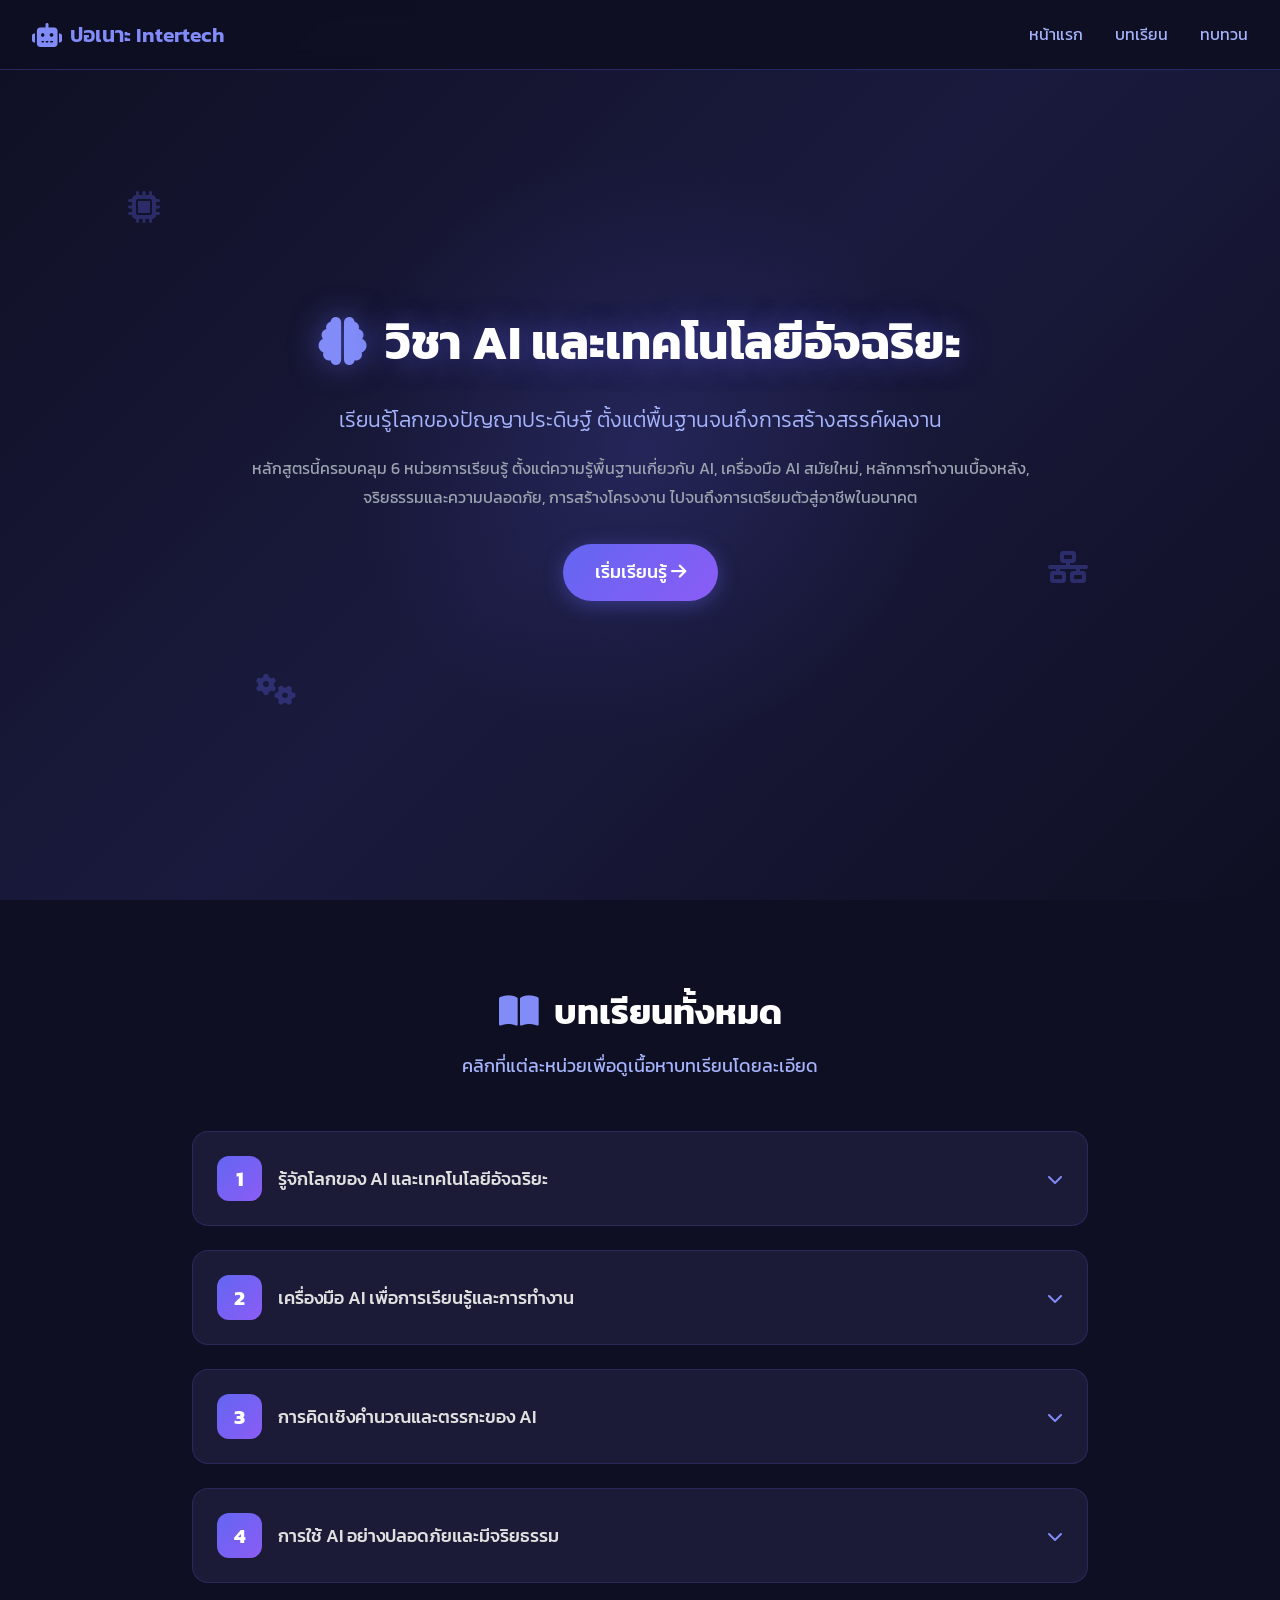
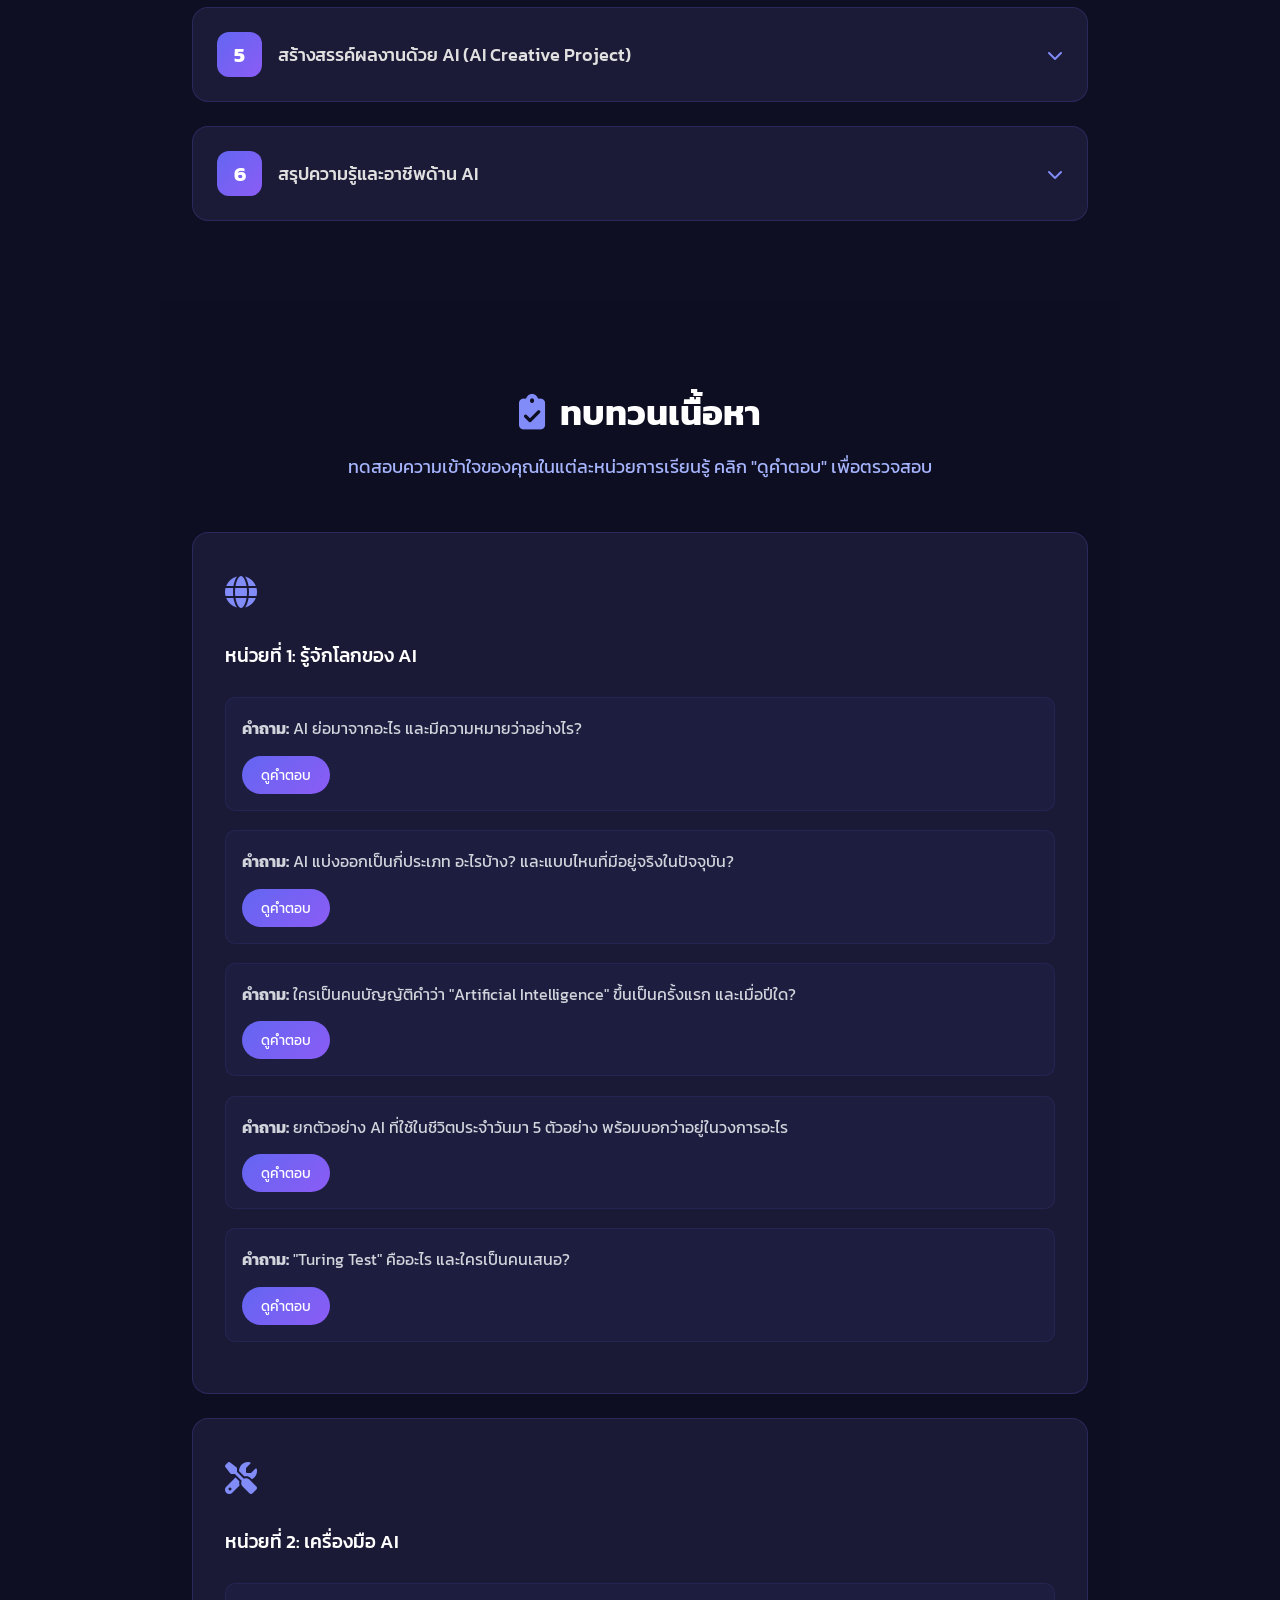
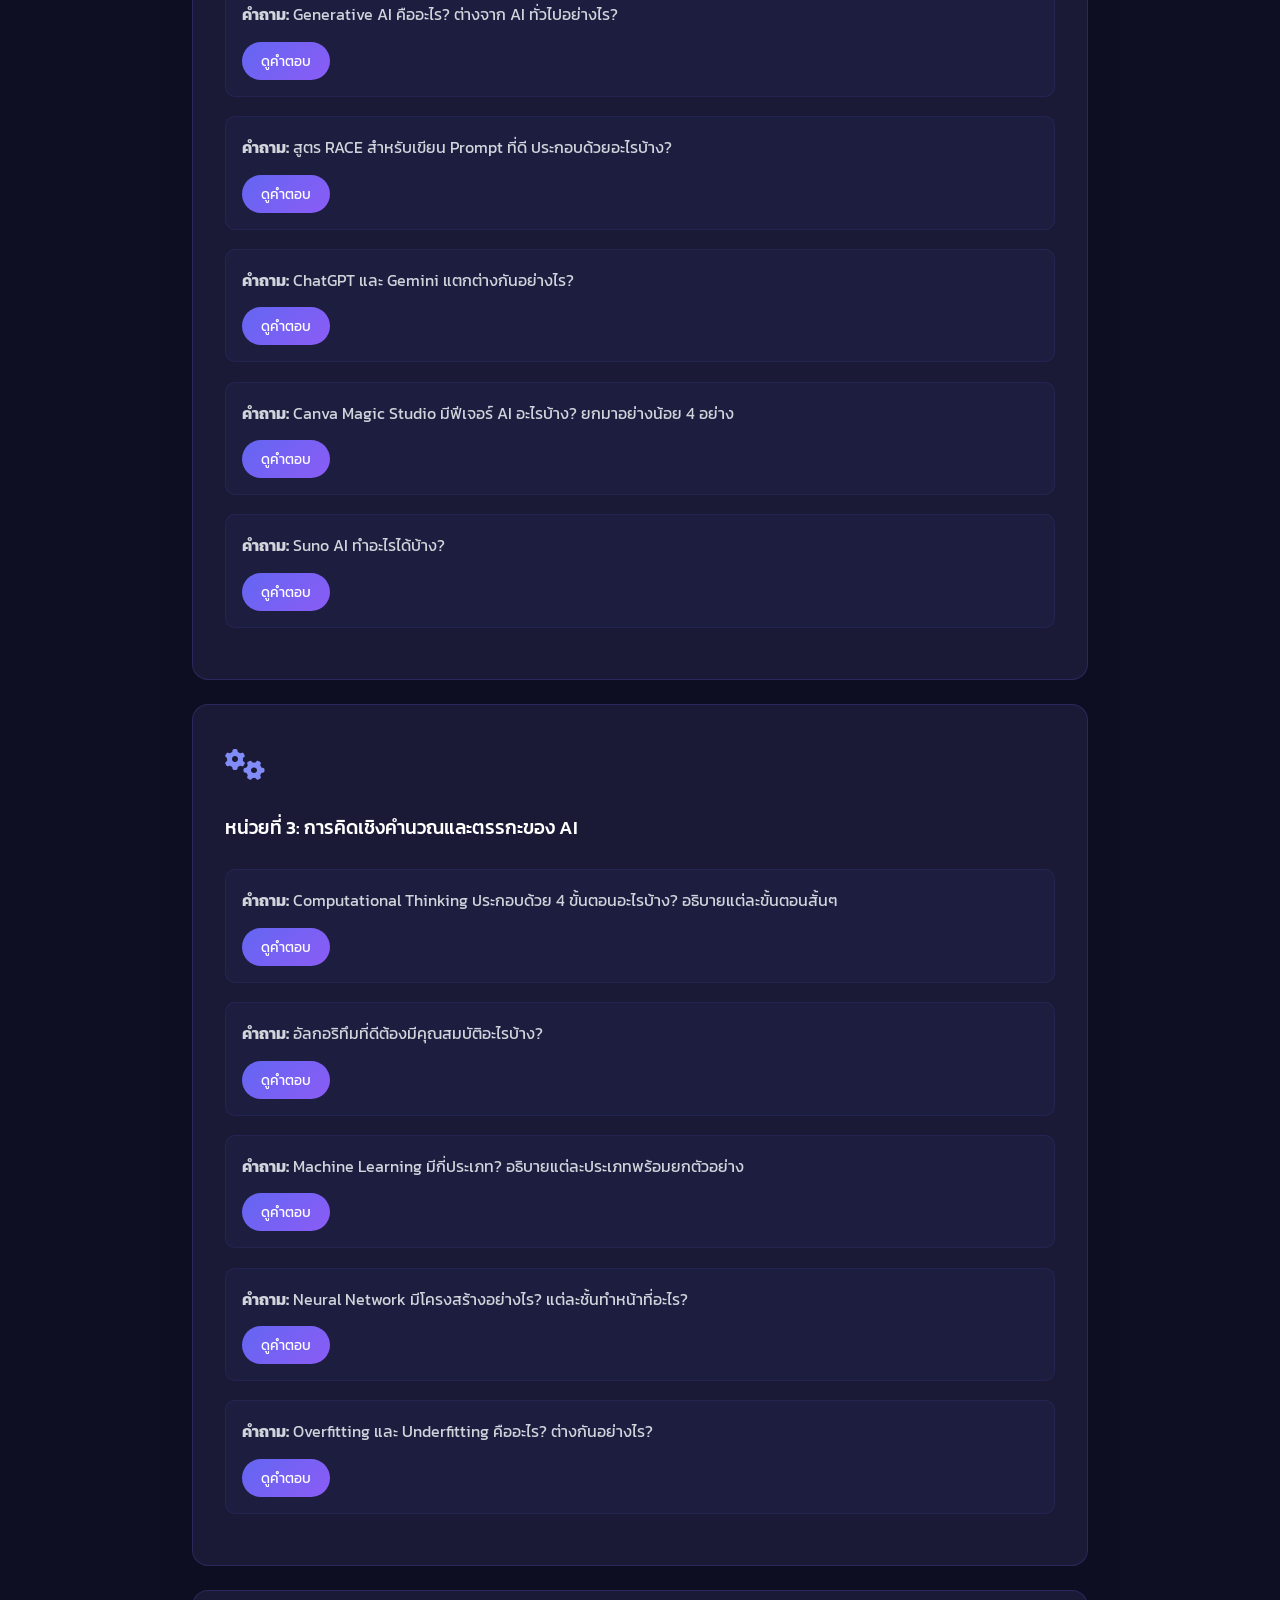
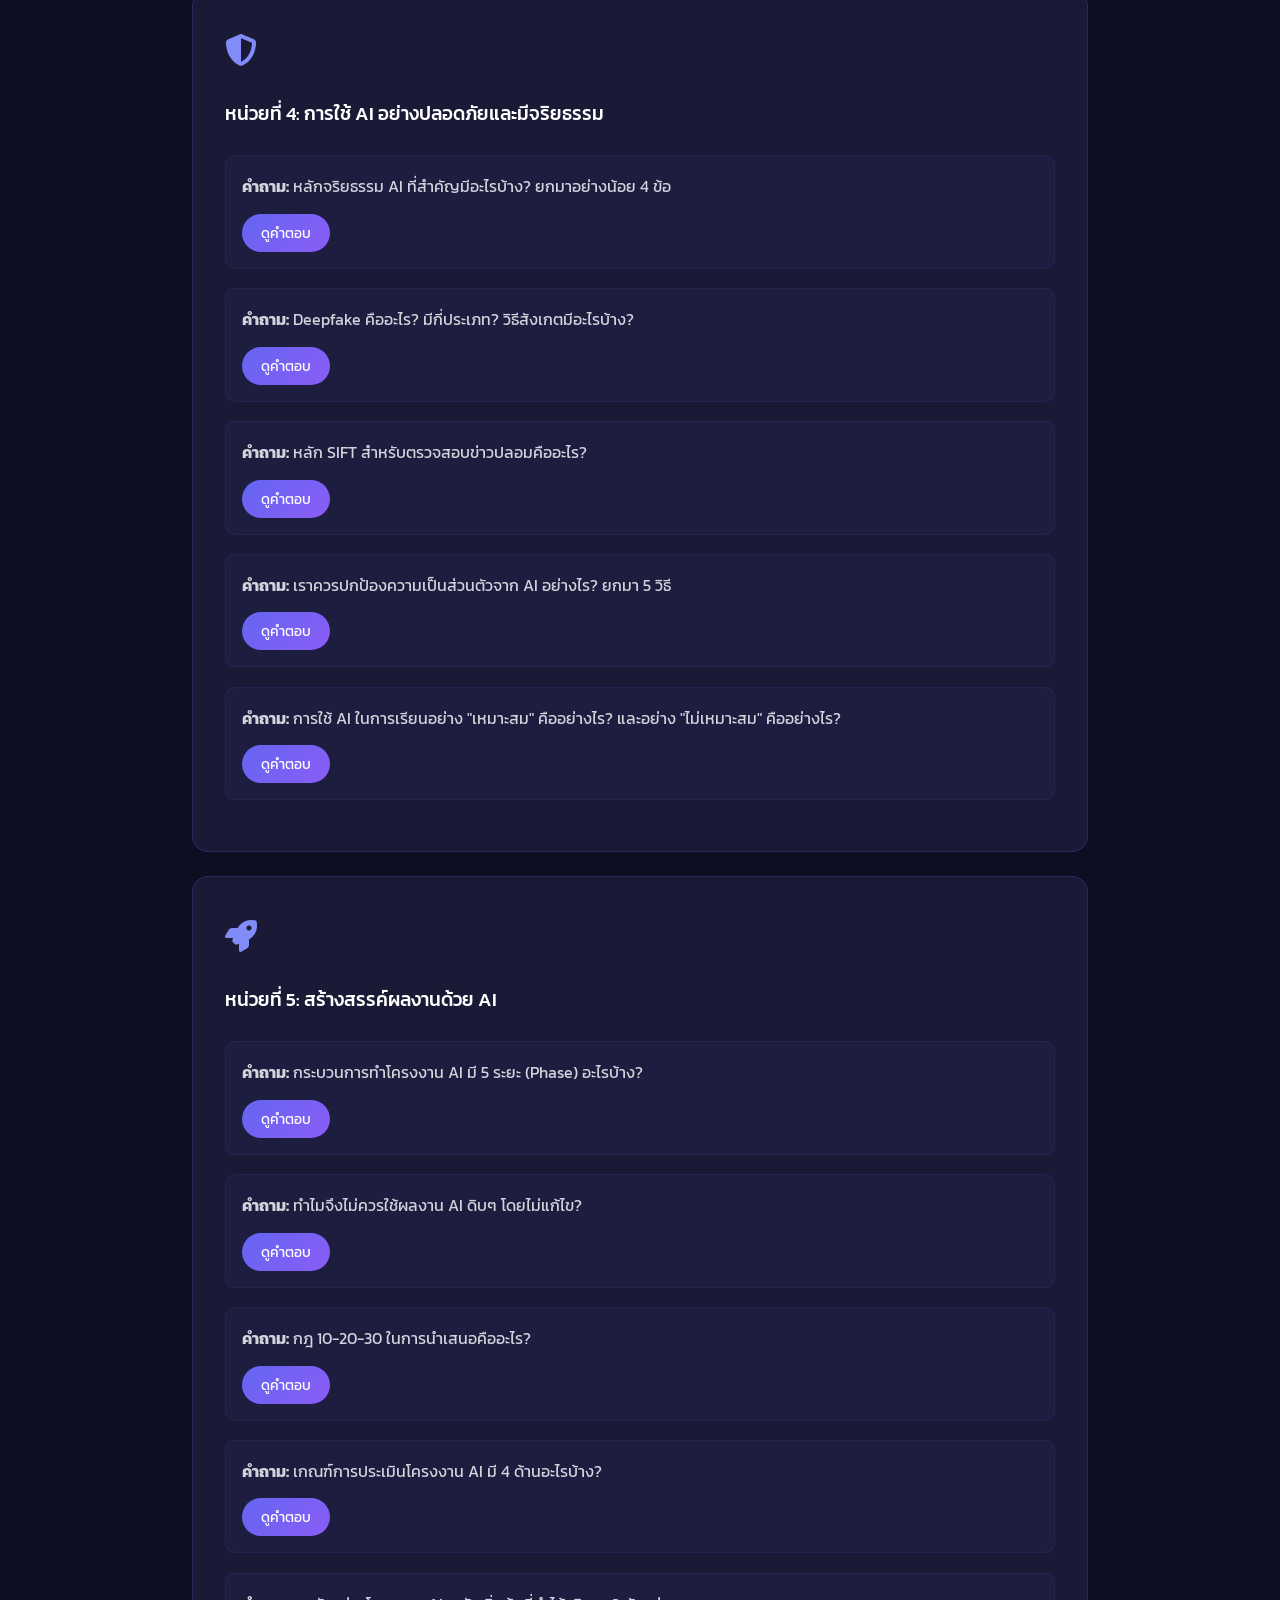
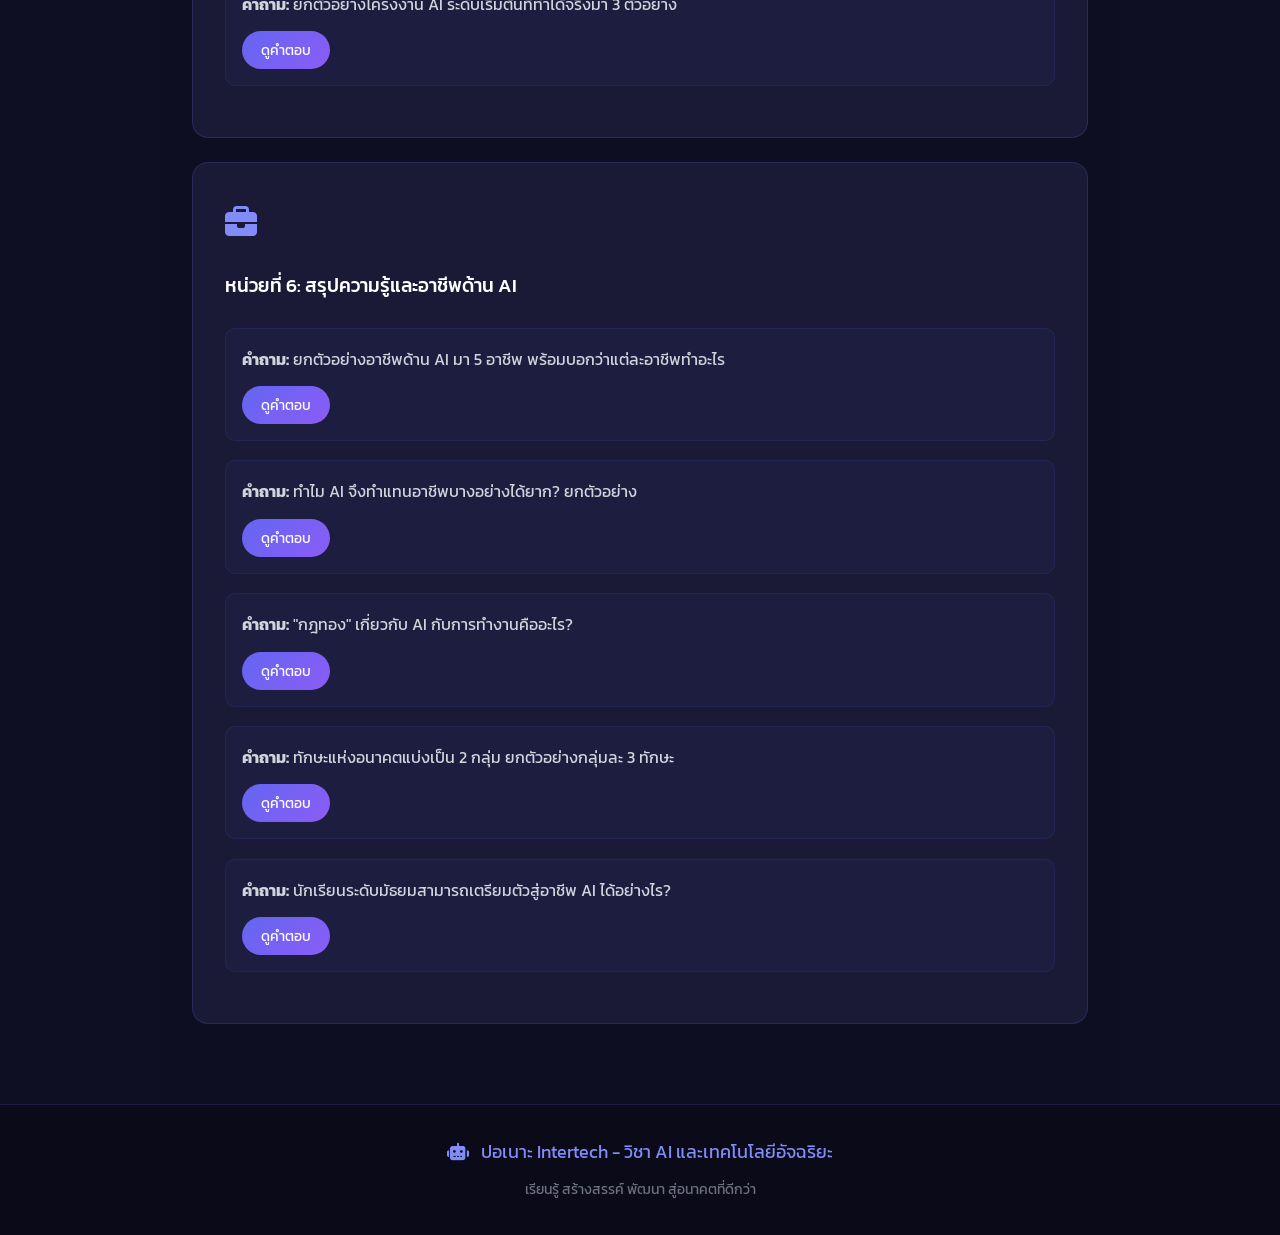
==== index.html @ 8e260c81 "เพิ่มเว็บไซต์วิชา AI และเทคโนโลยีอัจฉริยะ - ปอเนาะ Intertech - เนื้อหาครบ 6 หน่วยการเรียนรู้พร้อมราย" ====
<!DOCTYPE html>
<html lang="th">
<head>
    <meta charset="UTF-8">
    <meta name="viewport" content="width=device-width, initial-scale=1.0">
    <title>ปอเนาะ Intertech - วิชา AI และเทคโนโลยีอัจฉริยะ</title>
    <link rel="stylesheet" href="style.css">
    <link href="https://fonts.googleapis.com/css2?family=Kanit:wght@300;400;500;600;700&display=swap" rel="stylesheet">
    <link rel="stylesheet" href="https://cdnjs.cloudflare.com/ajax/libs/font-awesome/6.4.0/css/all.min.css">
</head>
<body>
    <nav class="navbar">
        <div class="nav-brand">
            <i class="fas fa-robot"></i>
            <span>ปอเนาะ Intertech</span>
        </div>
        <ul class="nav-links">
            <li><a href="#home">หน้าแรก</a></li>
            <li><a href="#units">บทเรียน</a></li>
            <li><a href="#review">ทบทวน</a></li>
        </ul>
    </nav>

    <!-- Hero Section -->
    <header id="home" class="hero">
        <div class="hero-content">
            <h1><i class="fas fa-brain"></i> วิชา AI และเทคโนโลยีอัจฉริยะ</h1>
            <p class="hero-subtitle">เรียนรู้โลกของปัญญาประดิษฐ์ ตั้งแต่พื้นฐานจนถึงการสร้างสรรค์ผลงาน</p>
            <p class="hero-desc">หลักสูตรนี้ครอบคลุม 6 หน่วยการเรียนรู้ ตั้งแต่ความรู้พื้นฐานเกี่ยวกับ AI, เครื่องมือ AI สมัยใหม่, หลักการทำงานเบื้องหลัง, จริยธรรมและความปลอดภัย, การสร้างโครงงาน ไปจนถึงการเตรียมตัวสู่อาชีพในอนาคต</p>
            <a href="#units" class="btn-primary">เริ่มเรียนรู้ <i class="fas fa-arrow-right"></i></a>
        </div>
        <div class="hero-decoration">
            <div class="floating-icon"><i class="fas fa-microchip"></i></div>
            <div class="floating-icon"><i class="fas fa-network-wired"></i></div>
            <div class="floating-icon"><i class="fas fa-cogs"></i></div>
        </div>
    </header>

    <!-- Units Section -->
    <section id="units" class="units-section">
        <h2 class="section-title"><i class="fas fa-book-open"></i> บทเรียนทั้งหมด</h2>
        <p class="section-desc">คลิกที่แต่ละหน่วยเพื่อดูเนื้อหาบทเรียนโดยละเอียด</p>

        <div class="units-grid">


            <!-- ==================== UNIT 1 ==================== -->
            <div class="unit-card" data-unit="1">
                <div class="unit-header">
                    <div class="unit-number">1</div>
                    <h3>รู้จักโลกของ AI และเทคโนโลยีอัจฉริยะ</h3>
                    <i class="fas fa-chevron-down toggle-icon"></i>
                </div>
                <div class="unit-body">
                    <p class="unit-objective"><strong>สาระสำคัญ:</strong> ทำความเข้าใจพื้นฐาน AI ความหมาย ประวัติความเป็นมา ประเภทของ AI และการประยุกต์ใช้ในชีวิตประจำวัน</p>

                    <div class="content-section">
                        <h4><i class="fas fa-book"></i> 1.1 ความหมายของ AI (Artificial Intelligence)</h4>
                        <p><strong>AI (Artificial Intelligence)</strong> หรือ <strong>ปัญญาประดิษฐ์</strong> คือสาขาหนึ่งของวิทยาการคอมพิวเตอร์ (Computer Science) ที่มุ่งเน้นการสร้างระบบหรือโปรแกรมที่สามารถทำงานที่ปกติต้องอาศัยสติปัญญาของมนุษย์ เช่น การเรียนรู้ (Learning), การให้เหตุผล (Reasoning), การแก้ปัญหา (Problem Solving), การรับรู้ (Perception), และการเข้าใจภาษา (Language Understanding)</p>
                        <p>พูดง่ายๆ คือ AI เป็นการทำให้คอมพิวเตอร์ "ฉลาด" ขึ้น สามารถคิด วิเคราะห์ และตัดสินใจได้คล้ายกับมนุษย์ แต่ทำงานได้เร็วกว่าและแม่นยำกว่าในบางด้าน</p>

                        <div class="info-highlight">
                            <h5><i class="fas fa-star"></i> คำสำคัญที่ควรรู้</h5>
                            <ul>
                                <li><strong>Artificial</strong> = สิ่งที่มนุษย์สร้างขึ้น (ไม่ใช่ธรรมชาติ)</li>
                                <li><strong>Intelligence</strong> = ความฉลาด สติปัญญา ความสามารถในการคิดและเรียนรู้</li>
                                <li><strong>Algorithm</strong> = ชุดคำสั่งหรือขั้นตอนที่ใช้แก้ปัญหา</li>
                                <li><strong>Data</strong> = ข้อมูลที่ AI ใช้ในการเรียนรู้</li>
                                <li><strong>Model</strong> = โมเดลหรือแบบจำลองที่ AI สร้างขึ้นจากการเรียนรู้</li>
                            </ul>
                        </div>
                    </div>

                    <div class="content-section">
                        <h4><i class="fas fa-book"></i> 1.2 ประเภทของ AI</h4>
                        <p>AI สามารถแบ่งออกเป็นประเภทต่างๆ ตามความสามารถและขอบเขตการทำงาน:</p>

                        <div class="comparison-grid">
                            <div class="comparison-item">
                                <h5><i class="fas fa-robot"></i> Narrow AI (AI แบบเฉพาะทาง)</h5>
                                <p>AI ที่ถูกออกแบบให้ทำงานเฉพาะอย่างหนึ่งได้ดีมาก แต่ไม่สามารถทำงานอื่นนอกเหนือจากที่ถูกฝึกมาได้ เช่น ระบบจดจำใบหน้า, ผู้ช่วยเสียง Siri, ระบบแนะนำหนังบน Netflix</p>
                                <p class="tag">สถานะ: มีอยู่จริงในปัจจุบัน</p>
                            </div>
                            <div class="comparison-item">
                                <h5><i class="fas fa-brain"></i> General AI (AI ทั่วไป / AGI)</h5>
                                <p>AI ที่มีความสามารถเทียบเท่ามนุษย์ สามารถเรียนรู้และทำงานได้หลากหลายเหมือนมนุษย์ คิดเอง เข้าใจบริบท มีอารมณ์และจิตสำนึก</p>
                                <p class="tag">สถานะ: ยังไม่มีจริง อยู่ในขั้นวิจัย</p>
                            </div>
                            <div class="comparison-item">
                                <h5><i class="fas fa-bolt"></i> Super AI (AI เหนือมนุษย์ / ASI)</h5>
                                <p>AI ที่มีความฉลาดเหนือกว่ามนุษย์ในทุกด้าน สามารถคิดค้นสิ่งใหม่ๆ ที่มนุษย์ทำไม่ได้ เป็นแนวคิดในอนาคตที่ยังห่างไกล</p>
                                <p class="tag">สถานะ: เป็นทฤษฎี ยังไม่มีจริง</p>
                            </div>
                        </div>
                    </div>

                    <div class="content-section">
                        <h4><i class="fas fa-book"></i> 1.3 วิวัฒนาการของ AI</h4>
                        <p>ประวัติศาสตร์ของ AI มีการพัฒนามายาวนานหลายทศวรรษ:</p>

                        <div class="timeline">
                            <div class="timeline-item">
                                <div class="timeline-year">1950</div>
                                <div class="timeline-content">
                                    <h5>Alan Turing เสนอ "Turing Test"</h5>
                                    <p>Alan Turing นักคณิตศาสตร์ชาวอังกฤษ เสนอคำถาม "เครื่องจักรสามารถคิดได้หรือไม่?" และเสนอแนวทดสอบที่เรียกว่า Turing Test เพื่อทดสอบว่า AI สามารถหลอกให้มนุษย์คิดว่ากำลังสนทนากับมนุษย์ด้วยกันได้หรือไม่</p>
                                </div>
                            </div>
                            <div class="timeline-item">
                                <div class="timeline-year">1956</div>
                                <div class="timeline-content">
                                    <h5>กำเนิดคำว่า "Artificial Intelligence"</h5>
                                    <p>John McCarthy จัดการประชุมที่ Dartmouth College ประเทศสหรัฐอเมริกา และบัญญัติคำว่า "Artificial Intelligence" ขึ้นเป็นครั้งแรก ถือเป็นจุดเริ่มต้นอย่างเป็นทางการของสาขา AI</p>
                                </div>
                            </div>
                            <div class="timeline-item">
                                <div class="timeline-year">1966-1974</div>
                                <div class="timeline-content">
                                    <h5>ยุคแรกของ AI และ "AI Winter" ครั้งที่ 1</h5>
                                    <p>มีการพัฒนา AI แบบกฎ (Rule-based) แต่เทคโนโลยียังมีข้อจำกัดมาก ทำให้เงินทุนวิจัยลดลง เกิดภาวะ "AI Winter" คือช่วงที่ความสนใจใน AI ลดลงอย่างมาก</p>
                                </div>
                            </div>
                            <div class="timeline-item">
                                <div class="timeline-year">1980-1990</div>
                                <div class="timeline-content">
                                    <h5>ยุค Expert Systems</h5>
                                    <p>ระบบผู้เชี่ยวชาญ (Expert Systems) ได้รับความนิยม โดยเป็นโปรแกรมที่เก็บความรู้ของผู้เชี่ยวชาญไว้ในรูปกฎ if-then แล้วใช้ตัดสินใจ เช่น ระบบวินิจฉัยโรค</p>
                                </div>
                            </div>
                            <div class="timeline-item">
                                <div class="timeline-year">1997</div>
                                <div class="timeline-content">
                                    <h5>Deep Blue ชนะแชมป์หมากรุกโลก</h5>
                                    <p>คอมพิวเตอร์ Deep Blue ของ IBM เอาชนะ Garry Kasparov แชมป์หมากรุกโลก เป็นครั้งแรกที่ AI ชนะมนุษย์ในเกมที่ต้องใช้กลยุทธ์ขั้นสูง</p>
                                </div>
                            </div>
                            <div class="timeline-item">
                                <div class="timeline-year">2010s</div>
                                <div class="timeline-content">
                                    <h5>ยุค Deep Learning</h5>
                                    <p>การพัฒนา Neural Networks หลายชั้น (Deep Learning) ทำให้ AI ก้าวกระโดด สามารถจดจำภาพ เข้าใจเสียงพูด และแปลภาษาได้ดีขึ้นมาก เช่น Google Translate, Face Recognition</p>
                                </div>
                            </div>
                            <div class="timeline-item">
                                <div class="timeline-year">2022-ปัจจุบัน</div>
                                <div class="timeline-content">
                                    <h5>ยุค Generative AI</h5>
                                    <p>ChatGPT, DALL-E, Midjourney, Gemini และ AI สร้างสรรค์อื่นๆ เปลี่ยนโลก ทำให้ทุกคนสามารถใช้ AI สร้างข้อความ รูปภาพ เพลง และวิดีโอได้ง่ายดาย</p>
                                </div>
                            </div>
                        </div>
                    </div>

                    <div class="content-section">
                        <h4><i class="fas fa-book"></i> 1.4 ตัวอย่าง AI รอบตัวในชีวิตประจำวัน</h4>
                        <p>AI อยู่รอบตัวเรามากกว่าที่คิด ลองดูตัวอย่างเหล่านี้:</p>

                        <div class="example-grid">
                            <div class="example-item">
                                <i class="fas fa-mobile-alt"></i>
                                <h5>สมาร์ทโฟน</h5>
                                <p>Face ID ปลดล็อกหน้าจอ, ผู้ช่วยเสียง (Siri, Google Assistant), การพิมพ์คำแนะนำอัตโนมัติ, การจัดระเบียบรูปภาพอัตโนมัติ</p>
                            </div>
                            <div class="example-item">
                                <i class="fas fa-film"></i>
                                <h5>ความบันเทิง</h5>
                                <p>Netflix/YouTube แนะนำหนังที่คุณน่าจะชอบ, Spotify แนะนำเพลง, TikTok จัดเรียง feed ตามความสนใจ</p>
                            </div>
                            <div class="example-item">
                                <i class="fas fa-shopping-cart"></i>
                                <h5>การซื้อของออนไลน์</h5>
                                <p>Shopee/Lazada แนะนำสินค้า, Chatbot ตอบคำถามลูกค้า, ระบบตรวจสอบการฉ้อโกงบัตรเครดิต</p>
                            </div>
                            <div class="example-item">
                                <i class="fas fa-car"></i>
                                <h5>การเดินทาง</h5>
                                <p>Google Maps แนะนำเส้นทาง, Grab/Bolt จับคู่ผู้โดยสารกับคนขับ, รถยนต์ Tesla ขับเคลื่อนอัตโนมัติ</p>
                            </div>
                            <div class="example-item">
                                <i class="fas fa-heartbeat"></i>
                                <h5>สุขภาพ</h5>
                                <p>AI วิเคราะห์ภาพ X-ray, นาฬิกาอัจฉริยะตรวจจับหัวใจเต้นผิดปกติ, AI ช่วยค้นหาตัวยาใหม่</p>
                            </div>
                            <div class="example-item">
                                <i class="fas fa-graduation-cap"></i>
                                <h5>การศึกษา</h5>
                                <p>Duolingo ปรับบทเรียนตามผู้เรียน, AI ตรวจการบ้าน, ChatGPT ช่วยอธิบายเนื้อหาที่ยาก, ระบบ Adaptive Learning</p>
                            </div>
                        </div>
                    </div>

                    <div class="knowledge-box">
                        <h4><i class="fas fa-lightbulb"></i> สรุปความรู้หน่วยที่ 1</h4>
                        <p>AI คือระบบคอมพิวเตอร์ที่เลียนแบบสติปัญญามนุษย์ มีมาตั้งแต่ปี 1950 และพัฒนาอย่างก้าวกระโดดในยุคปัจจุบัน AI ที่เราใช้ทุกวันเป็นแบบ Narrow AI ซึ่งเก่งเฉพาะทาง ส่วน General AI และ Super AI ยังเป็นเรื่องของอนาคต สิ่งสำคัญคือเราควรเข้าใจว่า AI ทำงานอย่างไร เพื่อจะได้ใช้ประโยชน์จากมันได้อย่างเต็มที่</p>
                    </div>
                </div>
            </div>


            <!-- ==================== UNIT 2 ==================== -->
            <div class="unit-card" data-unit="2">
                <div class="unit-header">
                    <div class="unit-number">2</div>
                    <h3>เครื่องมือ AI เพื่อการเรียนรู้และการทำงาน</h3>
                    <i class="fas fa-chevron-down toggle-icon"></i>
                </div>
                <div class="unit-body">
                    <p class="unit-objective"><strong>สาระสำคัญ:</strong> รู้จักเครื่องมือ AI ที่หลากหลาย เรียนรู้วิธีใช้งาน และฝึกเขียน Prompt เพื่อสร้างสรรค์ผลงานได้อย่างมีประสิทธิภาพ</p>

                    <div class="content-section">
                        <h4><i class="fas fa-book"></i> 2.1 Generative AI คืออะไร?</h4>
                        <p><strong>Generative AI</strong> คือ AI ที่สามารถ "สร้าง" เนื้อหาใหม่ได้ ไม่ว่าจะเป็นข้อความ รูปภาพ เสียง เพลง หรือวิดีโอ โดยเรียนรู้จากข้อมูลมหาศาลที่ถูกป้อนเข้าไป แล้วสร้างผลลัพธ์ใหม่ที่ไม่เคยมีมาก่อน</p>
                        <p>Generative AI ทำงานบนพื้นฐานของ <strong>Large Language Model (LLM)</strong> ซึ่งเป็นโมเดล AI ขนาดใหญ่ที่ถูกฝึกด้วยข้อมูลข้อความจำนวนมหาศาลจากอินเทอร์เน็ต หนังสือ และแหล่งข้อมูลต่างๆ ทำให้สามารถเข้าใจและสร้างภาษาได้อย่างเป็นธรรมชาติ</p>

                        <div class="info-highlight">
                            <h5><i class="fas fa-star"></i> ประเภทของ Generative AI</h5>
                            <ul>
                                <li><strong>Text Generation</strong> = สร้างข้อความ (ChatGPT, Gemini, Claude)</li>
                                <li><strong>Image Generation</strong> = สร้างรูปภาพ (DALL-E, Midjourney, Recraft)</li>
                                <li><strong>Audio Generation</strong> = สร้างเสียง/เพลง (Suno, Udio)</li>
                                <li><strong>Video Generation</strong> = สร้างวิดีโอ (Sora, Runway, Kling)</li>
                                <li><strong>Code Generation</strong> = สร้างโค้ด (GitHub Copilot, Cursor)</li>
                            </ul>
                        </div>
                    </div>

                    <div class="content-section">
                        <h4><i class="fas fa-book"></i> 2.2 ChatGPT และ Gemini - AI สนทนาอัจฉริยะ</h4>
                        <p><strong>ChatGPT</strong> (สร้างโดย OpenAI) และ <strong>Gemini</strong> (สร้างโดย Google) เป็น AI สำหรับการสนทนาที่สามารถ:</p>
                        <ul class="detail-list">
                            <li>ตอบคำถามเกี่ยวกับทุกเรื่อง ตั้งแต่วิทยาศาสตร์ ประวัติศาสตร์ ไปจนถึงคำแนะนำในชีวิตประจำวัน</li>
                            <li>เขียนบทความ เรียงความ จดหมาย อีเมล หรือเนื้อหาต่างๆ</li>
                            <li>สรุปเนื้อหาจากข้อความยาวๆ ให้สั้นกระชับ</li>
                            <li>แปลภาษาระหว่างภาษาต่างๆ ได้หลายสิบภาษา</li>
                            <li>ช่วยระดมความคิด (Brainstorm) หาไอเดียใหม่ๆ</li>
                            <li>เขียนโค้ดโปรแกรม อธิบายโค้ด และช่วยแก้ Bug</li>
                            <li>วิเคราะห์ข้อมูล สร้างตาราง และจัดระเบียบข้อมูล</li>
                        </ul>

                        <div class="comparison-grid">
                            <div class="comparison-item">
                                <h5><i class="fas fa-comment-dots"></i> ChatGPT</h5>
                                <p><strong>ผู้พัฒนา:</strong> OpenAI</p>
                                <p><strong>จุดเด่น:</strong> เขียนเนื้อหาคุณภาพสูง, สร้างสรรค์, มีหลายเวอร์ชัน (GPT-4o, GPT-4), ใช้ได้ฟรีบางส่วน</p>
                                <p><strong>ข้อจำกัด:</strong> ข้อมูลอาจไม่อัปเดตล่าสุดในเวอร์ชันฟรี</p>
                            </div>
                            <div class="comparison-item">
                                <h5><i class="fas fa-sparkles"></i> Gemini</h5>
                                <p><strong>ผู้พัฒนา:</strong> Google DeepMind</p>
                                <p><strong>จุดเด่น:</strong> เชื่อมต่อกับ Google Search ได้ข้อมูลอัปเดต, วิเคราะห์รูปภาพได้, ทำงานร่วมกับ Google Workspace</p>
                                <p><strong>ข้อจำกัด:</strong> บางครั้งคำตอบอาจไม่ลึกซึ้งเท่า ChatGPT ในงานสร้างสรรค์</p>
                            </div>
                        </div>
                    </div>

                    <div class="content-section">
                        <h4><i class="fas fa-book"></i> 2.3 Canva Magic และ Recraft - AI สร้างงานกราฟิก</h4>
                        <p>เครื่องมือ AI สำหรับงานออกแบบที่ช่วยให้ทุกคนสร้างงานกราฟิกสวยงามได้โดยไม่ต้องเป็นนักออกแบบมืออาชีพ:</p>

                        <div class="tool-detail">
                            <h5><i class="fas fa-palette"></i> Canva Magic Studio</h5>
                            <p>Canva เพิ่มฟีเจอร์ AI หลายอย่างที่เรียกรวมว่า "Magic Studio":</p>
                            <ul class="detail-list">
                                <li><strong>Magic Design:</strong> ใส่ Prompt แล้ว AI จะสร้างดีไซน์ให้ทั้งชิ้น เช่น โปสเตอร์ สไลด์ โพสต์ Social Media</li>
                                <li><strong>Magic Write:</strong> AI ช่วยเขียนข้อความในงานออกแบบ เช่น caption, หัวข้อ, คำอธิบาย</li>
                                <li><strong>Magic Eraser:</strong> ลบวัตถุที่ไม่ต้องการออกจากรูปภาพ</li>
                                <li><strong>Magic Expand:</strong> ขยายพื้นที่ของภาพให้กว้างขึ้นโดย AI เติมส่วนที่ขาดให้</li>
                                <li><strong>Background Remover:</strong> ลบพื้นหลังของภาพอัตโนมัติ</li>
                                <li><strong>Text to Image:</strong> พิมพ์คำอธิบายแล้ว AI จะสร้างรูปภาพให้</li>
                            </ul>
                        </div>

                        <div class="tool-detail">
                            <h5><i class="fas fa-vector-square"></i> Recraft</h5>
                            <p>Recraft เป็นเครื่องมือ AI สร้างภาพที่เน้นงานออกแบบแบบมืออาชีพ:</p>
                            <ul class="detail-list">
                                <li>สร้างภาพ Vector, Illustration, Icon ที่มีคุณภาพสูง</li>
                                <li>สร้างภาพแบบ Realistic ที่ดูเหมือนถ่ายจริง</li>
                                <li>ออกแบบ Mockup, Branding, Logo ได้</li>
                                <li>ควบคุมสไตล์ภาพได้ละเอียด เช่น สีวรรณร้อน วรรณเย็น</li>
                                <li>แก้ไขภาพบางส่วน (Inpainting) ได้</li>
                            </ul>
                        </div>
                    </div>

                    <div class="content-section">
                        <h4><i class="fas fa-book"></i> 2.4 Suno และ Meta AI - AI สร้างเพลงและมัลติมีเดีย</h4>

                        <div class="tool-detail">
                            <h5><i class="fas fa-music"></i> Suno AI</h5>
                            <p>Suno เป็น AI สร้างเพลงที่น่าทึ่ง สามารถ:</p>
                            <ul class="detail-list">
                                <li>สร้างเพลงเต็มเพลงจากข้อความสั้นๆ เช่น "เพลงป๊อปสนุกๆ เกี่ยวกับวันหยุด"</li>
                                <li>เลือกแนวเพลงได้ เช่น Pop, Rock, R&B, Jazz, Hip-Hop, ลูกทุ่ง</li>
                                <li>มีเสียงร้องที่ฟังดูเป็นธรรมชาติ ทั้งภาษาอังกฤษและไทย</li>
                                <li>เขียนเนื้อเพลงเองแล้วให้ AI แต่งทำนองให้ หรือให้ AI เขียนเนื้อเพลงให้ทั้งหมด</li>
                                <li>สร้างเพลงได้ยาว 2-4 นาทีต่อเพลง</li>
                            </ul>
                        </div>

                        <div class="tool-detail">
                            <h5><i class="fas fa-meta"></i> Meta AI</h5>
                            <p>Meta AI (สร้างโดย Meta/Facebook) มีความสามารถหลากหลาย:</p>
                            <ul class="detail-list">
                                <li>สร้างรูปภาพจากข้อความ (Text-to-Image) ใช้โมเดล Imagine</li>
                                <li>สนทนาตอบคำถามเหมือน ChatGPT</li>
                                <li>ใช้ได้บน Facebook, Instagram, WhatsApp, Messenger</li>
                                <li>ช่วยเขียน Caption สำหรับโพสต์ Social Media</li>
                                <li>แนะนำสถานที่ ร้านอาหาร กิจกรรมต่างๆ</li>
                            </ul>
                        </div>
                    </div>

                    <div class="content-section">
                        <h4><i class="fas fa-book"></i> 2.5 ศิลปะการเขียน Prompt</h4>
                        <p><strong>Prompt</strong> คือข้อความหรือคำสั่งที่เราพิมพ์ให้ AI เพื่อบอกว่าต้องการให้ทำอะไร Prompt ที่ดีจะให้ผลลัพธ์ที่ดี Prompt ที่ไม่ชัดเจนจะให้ผลลัพธ์ที่ไม่ตรงใจ</p>

                        <div class="info-highlight">
                            <h5><i class="fas fa-star"></i> สูตร RACE สำหรับเขียน Prompt ที่ดี</h5>
                            <ul>
                                <li><strong>R - Role (บทบาท):</strong> กำหนดบทบาทให้ AI เช่น "สมมติว่าคุณเป็นครูสอนวิทยาศาสตร์"</li>
                                <li><strong>A - Action (การกระทำ):</strong> บอกว่าต้องการให้ทำอะไร เช่น "อธิบาย" "เขียน" "สรุป" "เปรียบเทียบ"</li>
                                <li><strong>C - Context (บริบท):</strong> ให้ข้อมูลเพิ่มเติม เช่น "สำหรับนักเรียน ม.3" "ความยาว 200 คำ"</li>
                                <li><strong>E - Example (ตัวอย่าง):</strong> ให้ตัวอย่างผลลัพธ์ที่ต้องการ เพื่อให้ AI เข้าใจรูปแบบ</li>
                            </ul>
                        </div>

                        <div class="prompt-examples">
                            <h5><i class="fas fa-pencil-alt"></i> ตัวอย่าง Prompt ที่ดี vs ไม่ดี</h5>
                            <div class="prompt-bad">
                                <span class="prompt-label bad">Prompt ไม่ดี:</span>
                                <p>"เขียนเรื่องเกี่ยวกับหมา"</p>
                            </div>
                            <div class="prompt-good">
                                <span class="prompt-label good">Prompt ที่ดี:</span>
                                <p>"เขียนเรื่องสั้นสำหรับเด็กอายุ 10 ปี เกี่ยวกับสุนัขพันธุ์ชิบะอินูที่ช่วยเจ้าของหาแมวที่หายไป ความยาวประมาณ 300 คำ ใช้ภาษาง่ายๆ สนุกสนาน มีบทสนทนาผสม"</p>
                            </div>
                            <div class="prompt-bad">
                                <span class="prompt-label bad">Prompt ไม่ดี:</span>
                                <p>"สร้างรูปแมว"</p>
                            </div>
                            <div class="prompt-good">
                                <span class="prompt-label good">Prompt ที่ดี:</span>
                                <p>"สร้างภาพวาดสีน้ำของแมวเปอร์เซียสีขาว กำลังนั่งอยู่บนหน้าต่างโบราณ มีดอกไม้สีชมพูอยู่ข้างๆ แสงอาทิตย์ส่องเข้ามาอุ่นๆ สไตล์ Studio Ghibli"</p>
                            </div>
                        </div>
                    </div>

                    <div class="content-section">
                        <h4><i class="fas fa-book"></i> 2.6 เครื่องมือ AI อื่นๆ ที่น่าสนใจ</h4>
                        <div class="example-grid">
                            <div class="example-item">
                                <i class="fas fa-language"></i>
                                <h5>Google Translate / DeepL</h5>
                                <p>AI แปลภาษาที่แม่นยำ รองรับมากกว่า 100 ภาษา สามารถแปลเอกสาร รูปภาพ และเสียงพูดได้</p>
                            </div>
                            <div class="example-item">
                                <i class="fas fa-camera"></i>
                                <h5>Google Lens</h5>
                                <p>ใช้กล้องถ่ายรูปเพื่อค้นหาข้อมูล แปลข้อความในภาพ จดจำพืช สัตว์ สินค้า และแก้โจทย์คณิตศาสตร์</p>
                            </div>
                            <div class="example-item">
                                <i class="fas fa-pen-nib"></i>
                                <h5>Grammarly</h5>
                                <p>AI ตรวจแก้ไขภาษาอังกฤษ ทั้งไวยากรณ์ การสะกดคำ น้ำเสียง และแนะนำการเขียนที่ดีขึ้น</p>
                            </div>
                            <div class="example-item">
                                <i class="fas fa-video"></i>
                                <h5>CapCut AI</h5>
                                <p>ตัดต่อวิดีโอด้วย AI ใส่ subtitle อัตโนมัติ ลบพื้นหลัง เพิ่ม effect และสร้าง Avatar พูด</p>
                            </div>
                            <div class="example-item">
                                <i class="fas fa-file-powerpoint"></i>
                                <h5>Gamma / Beautiful.ai</h5>
                                <p>AI สร้างสไลด์นำเสนอ (Presentation) อัตโนมัติ แค่ใส่หัวข้อก็ได้สไลด์สวยงามพร้อมเนื้อหา</p>
                            </div>
                            <div class="example-item">
                                <i class="fas fa-microphone"></i>
                                <h5>ElevenLabs</h5>
                                <p>AI สร้างเสียงพูดที่เหมือนจริงมาก สามารถ Clone เสียง พากย์เสียง และแปลงข้อความเป็นเสียง</p>
                            </div>
                        </div>
                    </div>

                    <div class="knowledge-box">
                        <h4><i class="fas fa-lightbulb"></i> สรุปความรู้หน่วยที่ 2</h4>
                        <p>เครื่องมือ AI ในปัจจุบันครอบคลุมทุกด้านของการสร้างสรรค์ผลงาน ตั้งแต่ข้อความ รูปภาพ เสียง ไปจนถึงวิดีโอ กุญแจสำคัญในการใช้ AI ให้ได้ผลดีคือ "การเขียน Prompt ที่ดี" ใช้สูตร RACE (Role, Action, Context, Example) เพื่อสื่อสารกับ AI ให้ชัดเจน จะช่วยให้ได้ผลลัพธ์ตรงตามต้องการมากที่สุด</p>
                    </div>
                </div>
            </div>


            <!-- ==================== UNIT 3 ==================== -->
            <div class="unit-card" data-unit="3">
                <div class="unit-header">
                    <div class="unit-number">3</div>
                    <h3>การคิดเชิงคำนวณและตรรกะของ AI</h3>
                    <i class="fas fa-chevron-down toggle-icon"></i>
                </div>
                <div class="unit-body">
                    <p class="unit-objective"><strong>สาระสำคัญ:</strong> เข้าใจหลักการคิดเชิงคำนวณ (Computational Thinking), อัลกอริทึม, หลักการทำงานของ Machine Learning และกระบวนการฝึกโมเดล AI</p>

                    <div class="content-section">
                        <h4><i class="fas fa-book"></i> 3.1 การคิดเชิงคำนวณ (Computational Thinking)</h4>
                        <p><strong>Computational Thinking</strong> คือวิธีคิดอย่างเป็นระบบเพื่อแก้ปัญหา ไม่จำเป็นต้องเกี่ยวข้องกับคอมพิวเตอร์เสมอไป แต่เป็นทักษะการคิดที่ช่วยให้เราจัดการปัญหาที่ซับซ้อนได้อย่างมีประสิทธิภาพ ประกอบด้วย 4 ขั้นตอนหลัก:</p>

                        <div class="comparison-grid">
                            <div class="comparison-item">
                                <h5><i class="fas fa-puzzle-piece"></i> 1. Decomposition (การแบ่งย่อย)</h5>
                                <p>แบ่งปัญหาใหญ่ออกเป็นปัญหาเล็กๆ ที่จัดการได้ง่ายกว่า</p>
                                <p><strong>ตัวอย่าง:</strong> ถ้าต้องจัดงานวันเกิด → แบ่งเป็น: 1) เลือกสถานที่ 2) ทำรายชื่อแขก 3) สั่งเค้ก 4) ตกแต่งสถานที่ 5) เตรียมอาหาร</p>
                            </div>
                            <div class="comparison-item">
                                <h5><i class="fas fa-search"></i> 2. Pattern Recognition (การหารูปแบบ)</h5>
                                <p>มองหาความเหมือนหรือรูปแบบที่ซ้ำกันในปัญหา</p>
                                <p><strong>ตัวอย่าง:</strong> สังเกตว่าทุกครั้งที่ฝนตก รถจะติดมาก → รู้รูปแบบ = ถ้าฝนตก ควรออกจากบ้านเร็วขึ้น</p>
                            </div>
                            <div class="comparison-item">
                                <h5><i class="fas fa-filter"></i> 3. Abstraction (การคัดกรอง)</h5>
                                <p>เลือกเฉพาะข้อมูลที่สำคัญ ตัดสิ่งที่ไม่จำเป็นออก</p>
                                <p><strong>ตัวอย่าง:</strong> ถ้าจะวาดแผนที่จากบ้านไปโรงเรียน → ไม่ต้องวาดทุกต้นไม้ ทุกบ้าน แค่วาดถนนหลัก จุดเลี้ยว และจุดสังเกตสำคัญ</p>
                            </div>
                            <div class="comparison-item">
                                <h5><i class="fas fa-code"></i> 4. Algorithm Design (การออกแบบอัลกอริทึม)</h5>
                                <p>เขียนขั้นตอนที่ชัดเจนในการแก้ปัญหา เพื่อให้ใครก็ตามทำตามได้</p>
                                <p><strong>ตัวอย่าง:</strong> สูตรทำไข่เจียว → 1) ตอกไข่ใส่ชาม 2) ปรุงรส 3) ตีให้เข้ากัน 4) ตั้งกระทะใส่น้ำมัน 5) เทไข่ลงกระทะ 6) รอจนสุก 7) ตักใส่จาน</p>
                            </div>
                        </div>
                    </div>

                    <div class="content-section">
                        <h4><i class="fas fa-book"></i> 3.2 อัลกอริทึม (Algorithm) - หัวใจของ AI</h4>
                        <p><strong>อัลกอริทึม</strong> คือชุดของคำสั่งหรือขั้นตอนที่ชัดเจน เรียงลำดับอย่างเป็นระบบ เพื่อใช้แก้ปัญหาหรือทำงานให้สำเร็จ อัลกอริทึมเป็นหัวใจหลักของ AI เพราะทุกอย่างที่ AI ทำ ล้วนมาจากอัลกอริทึม</p>

                        <div class="info-highlight">
                            <h5><i class="fas fa-star"></i> คุณสมบัติของอัลกอริทึมที่ดี</h5>
                            <ul>
                                <li><strong>ชัดเจน (Precise):</strong> ทุกขั้นตอนต้องไม่คลุมเครือ เข้าใจได้ทันที</li>
                                <li><strong>มีจุดเริ่มต้นและสิ้นสุด (Finite):</strong> ต้องมีจุดจบ ไม่วนลูปไม่รู้จบ</li>
                                <li><strong>มีผลลัพธ์ (Output):</strong> ต้องได้คำตอบหรือผลลัพธ์เมื่อทำเสร็จ</li>
                                <li><strong>มีประสิทธิภาพ (Effective):</strong> ทำงานได้จริง ไม่มีขั้นตอนที่เป็นไปไม่ได้</li>
                                <li><strong>รับข้อมูลเข้า (Input):</strong> สามารถรับข้อมูลตั้งต้นได้</li>
                            </ul>
                        </div>

                        <div class="content-section inner">
                            <h5><i class="fas fa-sort-amount-down"></i> ตัวอย่างอัลกอริทึม: การเรียงลำดับ (Sorting)</h5>
                            <p>สมมติมีเลข: 5, 2, 8, 1, 9 ต้องเรียงจากน้อยไปมาก</p>
                            <div class="algorithm-box">
                                <p><strong>Bubble Sort (การเรียงแบบฟองสบู่):</strong></p>
                                <ol>
                                    <li>เปรียบเทียบเลขที่อยู่ติดกันทีละคู่</li>
                                    <li>ถ้าเลขซ้ายมากกว่าเลขขวา → สลับที่</li>
                                    <li>ทำซ้ำจนกว่าจะไม่มีการสลับเกิดขึ้น</li>
                                </ol>
                                <p><strong>รอบที่ 1:</strong> [5,2,8,1,9] → [2,5,8,1,9] → [2,5,8,1,9] → [2,5,1,8,9] → [2,5,1,8,9]</p>
                                <p><strong>รอบที่ 2:</strong> [2,5,1,8,9] → [2,5,1,8,9] → [2,1,5,8,9] → [2,1,5,8,9]</p>
                                <p><strong>รอบที่ 3:</strong> [2,1,5,8,9] → [1,2,5,8,9] ✓ เสร็จแล้ว!</p>
                            </div>
                        </div>

                        <div class="content-section inner">
                            <h5><i class="fas fa-search"></i> ตัวอย่างอัลกอริทึม: การค้นหา (Searching)</h5>
                            <p>สมมติต้องหาเลข 7 จากชุดเลขที่เรียงแล้ว: 1, 3, 5, 7, 9, 11, 13</p>
                            <div class="algorithm-box">
                                <p><strong>Binary Search (การค้นหาแบบแบ่งครึ่ง):</strong></p>
                                <ol>
                                    <li>ดูเลขตรงกลาง → 7 (ตำแหน่งที่ 4)</li>
                                    <li>7 = 7 → เจอแล้ว!</li>
                                </ol>
                                <p>ถ้าหาเลข 11:</p>
                                <ol>
                                    <li>ดูเลขตรงกลาง → 7 (ตำแหน่งที่ 4)</li>
                                    <li>11 > 7 → ค้นหาในครึ่งขวา [9, 11, 13]</li>
                                    <li>ดูเลขตรงกลาง → 11 → เจอแล้ว!</li>
                                </ol>
                                <p><em>Binary Search เร็วกว่าการค้นหาทีละตัวมาก เพราะแบ่งครึ่งข้อมูลทุกรอบ</em></p>
                            </div>
                        </div>
                    </div>

                    <div class="content-section">
                        <h4><i class="fas fa-book"></i> 3.3 Machine Learning (ML) - การเรียนรู้ของเครื่อง</h4>
                        <p><strong>Machine Learning</strong> คือสาขาย่อยของ AI ที่ทำให้คอมพิวเตอร์สามารถ "เรียนรู้" จากข้อมูล โดยไม่ต้องเขียนโปรแกรมกำหนดทุกกฎเกณฑ์ล่วงหน้า ระบบจะวิเคราะห์รูปแบบ (Pattern) จากข้อมูลจำนวนมาก แล้วสร้างโมเดลที่ใช้ทำนายหรือตัดสินใจกับข้อมูลใหม่ได้</p>

                        <div class="info-highlight">
                            <h5><i class="fas fa-star"></i> เปรียบเทียบ: การเขียนโปรแกรมแบบดั้งเดิม vs Machine Learning</h5>
                            <ul>
                                <li><strong>แบบดั้งเดิม:</strong> โปรแกรมเมอร์เขียนกฎ → ป้อนข้อมูล → ได้คำตอบ (เช่น ถ้าอุณหภูมิ > 38°C แสดงว่า "มีไข้")</li>
                                <li><strong>Machine Learning:</strong> ป้อนข้อมูล + คำตอบ → AI หากฎเอง → ใช้กฎนั้นทำนายข้อมูลใหม่</li>
                            </ul>
                        </div>

                        <h5><i class="fas fa-sitemap"></i> ประเภทของ Machine Learning</h5>

                        <div class="comparison-grid">
                            <div class="comparison-item">
                                <h5><i class="fas fa-chalkboard-teacher"></i> Supervised Learning (การเรียนรู้แบบมีผู้สอน)</h5>
                                <p>ป้อนข้อมูลพร้อม "คำตอบที่ถูกต้อง" (Label) ให้ AI เรียนรู้ เหมือนครูสอนนักเรียนโดยมีเฉลย</p>
                                <p><strong>ตัวอย่าง:</strong></p>
                                <ul>
                                    <li>ให้รูปแมว 1000 รูป ติดป้าย "แมว" + รูปหมา 1000 รูป ติดป้าย "หมา" → AI เรียนรู้แยกแมวกับหมาได้</li>
                                    <li>ให้ข้อมูลอีเมล spam 5000 ฉบับ + อีเมลปกติ 5000 ฉบับ → AI เรียนรู้แยก spam ได้</li>
                                </ul>
                            </div>
                            <div class="comparison-item">
                                <h5><i class="fas fa-child"></i> Unsupervised Learning (การเรียนรู้แบบไม่มีผู้สอน)</h5>
                                <p>ป้อนข้อมูลโดยไม่บอกคำตอบ ให้ AI หาโครงสร้างหรือกลุ่มในข้อมูลเอง เหมือนเด็กที่เรียนรู้ด้วยตัวเอง</p>
                                <p><strong>ตัวอย่าง:</strong></p>
                                <ul>
                                    <li>ให้ข้อมูลลูกค้า → AI จัดกลุ่มลูกค้าที่มีพฤติกรรมคล้ายกัน (Customer Segmentation)</li>
                                    <li>ให้ข้อมูลข่าว → AI จัดหมวดหมู่ข่าวอัตโนมัติ</li>
                                </ul>
                            </div>
                            <div class="comparison-item">
                                <h5><i class="fas fa-gamepad"></i> Reinforcement Learning (การเรียนรู้แบบเสริมแรง)</h5>
                                <p>AI เรียนรู้จากการลองทำแล้วได้รับ "รางวัล" หรือ "บทลงโทษ" เหมือนการฝึกสัตว์เลี้ยง ทำถูกได้ขนม ทำผิดถูกดุ</p>
                                <p><strong>ตัวอย่าง:</strong></p>
                                <ul>
                                    <li>AI เล่นเกมหมากรุก: ชนะ = +1 คะแนน, แพ้ = -1 คะแนน → เล่นหลายล้านรอบจนเก่ง</li>
                                    <li>หุ่นยนต์เรียนเดิน: เดินได้ = ดี, ล้ม = ไม่ดี → ค่อยๆ เรียนรู้วิธีทรงตัว</li>
                                </ul>
                            </div>
                        </div>
                    </div>

                    <div class="content-section">
                        <h4><i class="fas fa-book"></i> 3.4 Neural Network - เครือข่ายประสาทเทียม</h4>
                        <p><strong>Neural Network</strong> (โครงข่ายประสาทเทียม) เป็นโครงสร้างของ AI ที่ได้แรงบันดาลใจจากสมองมนุษย์ ประกอบด้วย "โหนด" (Node/Neuron) จำนวนมากที่เชื่อมต่อกันเป็นชั้นๆ:</p>

                        <div class="info-highlight">
                            <h5><i class="fas fa-star"></i> โครงสร้างของ Neural Network</h5>
                            <ul>
                                <li><strong>Input Layer (ชั้นรับข้อมูล):</strong> รับข้อมูลเข้ามา เช่น pixel ของรูปภาพ, ตัวอักษร, ตัวเลข</li>
                                <li><strong>Hidden Layer (ชั้นซ่อน):</strong> ประมวลผลข้อมูล หารูปแบบ ยิ่งมีหลายชั้น (Deep) ยิ่งเรียนรู้ได้ซับซ้อน</li>
                                <li><strong>Output Layer (ชั้นผลลัพธ์):</strong> ให้คำตอบออกมา เช่น "แมว" หรือ "หมา", "spam" หรือ "ไม่ spam"</li>
                            </ul>
                        </div>

                        <p><strong>Deep Learning</strong> คือ Neural Network ที่มี Hidden Layer หลายชั้น (ลึก) ทำให้สามารถเรียนรู้สิ่งที่ซับซ้อนมากๆ ได้ เช่น จดจำใบหน้า เข้าใจภาษา สร้างรูปภาพ</p>

                        <div class="algorithm-box">
                            <p><strong>เปรียบเทียบง่ายๆ:</strong></p>
                            <p>🧠 สมองมนุษย์ → เซลล์ประสาท (Neuron) ~86,000 ล้านเซลล์ เชื่อมต่อกัน</p>
                            <p>🤖 Neural Network → โหนดเทียม (Artificial Neuron) เชื่อมต่อกันเป็นชั้นๆ</p>
                            <p>📊 GPT-4 → มีพารามิเตอร์ (การเชื่อมต่อ) มากกว่า 1 ล้านล้านตัว!</p>
                        </div>
                    </div>

                    <div class="content-section">
                        <h4><i class="fas fa-book"></i> 3.5 การฝึกโมเดล AI (Training)</h4>
                        <p>การฝึกโมเดล AI เปรียบเหมือนการสอนเด็กนักเรียน แต่แทนที่จะใช้หนังสือ ใช้ "ข้อมูล" จำนวนมหาศาลแทน:</p>

                        <div class="timeline">
                            <div class="timeline-item">
                                <div class="timeline-year">ขั้น 1</div>
                                <div class="timeline-content">
                                    <h5>เตรียมข้อมูล (Data Preparation)</h5>
                                    <p>รวบรวมข้อมูลจำนวนมาก ทำความสะอาดข้อมูล (ลบข้อมูลผิดพลาด ข้อมูลซ้ำ) จัดรูปแบบให้เหมาะสม แบ่งข้อมูลเป็น Training Set (70-80%) และ Test Set (20-30%)</p>
                                </div>
                            </div>
                            <div class="timeline-item">
                                <div class="timeline-year">ขั้น 2</div>
                                <div class="timeline-content">
                                    <h5>เลือกโมเดล (Model Selection)</h5>
                                    <p>เลือกประเภทของโมเดลที่เหมาะกับปัญหา เช่น ถ้าต้องการจำแนกรูปภาพ ใช้ CNN (Convolutional Neural Network) ถ้าต้องการสร้างข้อความ ใช้ Transformer</p>
                                </div>
                            </div>
                            <div class="timeline-item">
                                <div class="timeline-year">ขั้น 3</div>
                                <div class="timeline-content">
                                    <h5>ฝึกสอน (Training)</h5>
                                    <p>ป้อนข้อมูล Training Set ให้โมเดลเรียนรู้ซ้ำแล้วซ้ำอีกหลายพันหลายหมื่นรอบ (Epoch) โมเดลจะค่อยๆ ปรับปรุงตัวเองให้ทำนายได้แม่นยำมากขึ้น</p>
                                </div>
                            </div>
                            <div class="timeline-item">
                                <div class="timeline-year">ขั้น 4</div>
                                <div class="timeline-content">
                                    <h5>ทดสอบ (Testing/Evaluation)</h5>
                                    <p>นำ Test Set ที่โมเดลไม่เคยเห็นมาทดสอบ วัดความแม่นยำ (Accuracy) ถ้ายังไม่ดีพอก็กลับไปปรับปรุง</p>
                                </div>
                            </div>
                            <div class="timeline-item">
                                <div class="timeline-year">ขั้น 5</div>
                                <div class="timeline-content">
                                    <h5>นำไปใช้งาน (Deployment)</h5>
                                    <p>เมื่อโมเดลมีความแม่นยำเพียงพอ นำไปใช้งานจริง เช่น ติดตั้งบนเว็บไซต์ แอปพลิเคชัน หรือหุ่นยนต์</p>
                                </div>
                            </div>
                        </div>
                    </div>

                    <div class="content-section">
                        <h4><i class="fas fa-book"></i> 3.6 Overfitting vs Underfitting</h4>
                        <p>ปัญหาที่พบบ่อยในการฝึกโมเดล AI:</p>
                        <div class="comparison-grid">
                            <div class="comparison-item">
                                <h5><i class="fas fa-exclamation-triangle"></i> Overfitting (จำมากเกินไป)</h5>
                                <p>โมเดลจำข้อมูล Training Set ได้ดีมาก แต่ทำนายข้อมูลใหม่ได้ไม่ดี เหมือนนักเรียนที่ท่องจำเฉลย แต่ทำข้อสอบที่เปลี่ยนโจทย์ไม่ได้</p>
                                <p><strong>แก้ไข:</strong> เพิ่มข้อมูลให้หลากหลาย, ใช้เทคนิค Regularization, ลดความซับซ้อนของโมเดล</p>
                            </div>
                            <div class="comparison-item">
                                <h5><i class="fas fa-exclamation-triangle"></i> Underfitting (เรียนน้อยเกินไป)</h5>
                                <p>โมเดลเรียนรู้ไม่เพียงพอ ทำนายได้ไม่ดีทั้งข้อมูลเก่าและใหม่ เหมือนนักเรียนที่ไม่ตั้งใจเรียน ทำข้อสอบไม่ได้เลย</p>
                                <p><strong>แก้ไข:</strong> ฝึกนานขึ้น, เพิ่มความซับซ้อนของโมเดล, เพิ่มฟีเจอร์ข้อมูล</p>
                            </div>
                        </div>
                    </div>

                    <div class="knowledge-box">
                        <h4><i class="fas fa-lightbulb"></i> สรุปความรู้หน่วยที่ 3</h4>
                        <p>การคิดเชิงคำนวณ (Computational Thinking) เป็นพื้นฐานของการแก้ปัญหาอย่างเป็นระบบ ประกอบด้วย 4 ขั้นตอน: แบ่งย่อย, หารูปแบบ, คัดกรอง, และออกแบบอัลกอริทึม Machine Learning ทำให้ AI เรียนรู้จากข้อมูลได้เอง โดยมี 3 ประเภทหลัก: Supervised, Unsupervised และ Reinforcement Learning ส่วน Deep Learning คือ Neural Network ที่มีหลายชั้น ทำให้ AI มีความสามารถสูงในปัจจุบัน การฝึกโมเดลต้องผ่านขั้นตอนเตรียมข้อมูล เลือกโมเดล ฝึก ทดสอบ แล้วจึงนำไปใช้งานจริง</p>
                    </div>
                </div>
            </div>


            <!-- ==================== UNIT 4 ==================== -->
            <div class="unit-card" data-unit="4">
                <div class="unit-header">
                    <div class="unit-number">4</div>
                    <h3>การใช้ AI อย่างปลอดภัยและมีจริยธรรม</h3>
                    <i class="fas fa-chevron-down toggle-icon"></i>
                </div>
                <div class="unit-body">
                    <p class="unit-objective"><strong>สาระสำคัญ:</strong> เข้าใจความเสี่ยงจากการใช้ AI รู้เท่าทัน Deepfake เข้าใจเรื่องลิขสิทธิ์ผลงาน AI และปกป้องความเป็นส่วนตัวของตัวเองในโลกดิจิทัล</p>

                    <div class="content-section">
                        <h4><i class="fas fa-book"></i> 4.1 จริยธรรม AI (AI Ethics) คืออะไร?</h4>
                        <p><strong>จริยธรรม AI</strong> คือหลักการและแนวทางในการพัฒนาและใช้งาน AI อย่างถูกต้อง เป็นธรรม และไม่เป็นอันตรายต่อสังคม เนื่องจาก AI มีพลังมหาศาล หากใช้อย่างไม่ระมัดระวังอาจก่อให้เกิดผลเสียร้ายแรงได้</p>

                        <div class="info-highlight">
                            <h5><i class="fas fa-star"></i> หลักจริยธรรม AI ที่สำคัญ</h5>
                            <ul>
                                <li><strong>ความโปร่งใส (Transparency):</strong> ผู้ใช้ควรรู้ว่ากำลังโต้ตอบกับ AI และ AI ตัดสินใจอย่างไร</li>
                                <li><strong>ความเป็นธรรม (Fairness):</strong> AI ต้องไม่เลือกปฏิบัติหรือมีอคติต่อกลุ่มใดกลุ่มหนึ่ง</li>
                                <li><strong>ความรับผิดชอบ (Accountability):</strong> ต้องมีผู้รับผิดชอบเมื่อ AI ทำผิดพลาด</li>
                                <li><strong>ความเป็นส่วนตัว (Privacy):</strong> AI ต้องเคารพข้อมูลส่วนบุคคลของผู้ใช้</li>
                                <li><strong>ความปลอดภัย (Safety):</strong> AI ต้องไม่เป็นอันตรายต่อผู้ใช้หรือสังคม</li>
                                <li><strong>ไม่ทำร้าย (Non-maleficence):</strong> AI ต้องไม่ถูกใช้เพื่อทำร้ายผู้อื่น</li>
                            </ul>
                        </div>

                        <div class="content-section inner">
                            <h5><i class="fas fa-balance-scale"></i> ตัวอย่าง AI ที่มีอคติ (AI Bias)</h5>
                            <p>AI Bias เกิดขึ้นเมื่อข้อมูลที่ใช้ฝึก AI มีความลำเอียง ทำให้ AI ตัดสินใจอย่างไม่เป็นธรรม:</p>
                            <ul class="detail-list">
                                <li><strong>ระบบคัดกรองประวัติงาน:</strong> บริษัทหนึ่งใช้ AI คัดเลือกผู้สมัครงาน แต่พบว่า AI ให้คะแนนผู้หญิงต่ำกว่าผู้ชาย เพราะข้อมูลในอดีตส่วนใหญ่เป็นพนักงานผู้ชาย</li>
                                <li><strong>ระบบจดจำใบหน้า:</strong> AI บางตัวจดจำใบหน้าคนผิวขาวได้แม่นยำกว่าคนผิวสี เพราะข้อมูลฝึกส่วนใหญ่เป็นคนผิวขาว</li>
                                <li><strong>ระบบอนุมัติสินเชื่อ:</strong> AI ปฏิเสธสินเชื่อคนจากบางพื้นที่ เพราะข้อมูลเก่าแสดงว่าคนในพื้นที่นั้นมีประวัติไม่ดี ทั้งที่แต่ละคนไม่เหมือนกัน</li>
                            </ul>
                        </div>
                    </div>

                    <div class="content-section">
                        <h4><i class="fas fa-book"></i> 4.2 Deepfake - การปลอมแปลงด้วย AI</h4>
                        <p><strong>Deepfake</strong> คือเทคโนโลยี AI ที่ใช้ Deep Learning สร้างภาพ เสียง หรือวิดีโอปลอมที่ดูเหมือนจริงมาก จนแยกแทบไม่ออกว่าเป็นของจริงหรือของปลอม คำว่า Deepfake มาจาก "Deep Learning" + "Fake"</p>

                        <div class="comparison-grid">
                            <div class="comparison-item">
                                <h5><i class="fas fa-video"></i> ประเภทของ Deepfake</h5>
                                <ul>
                                    <li><strong>Face Swap:</strong> สลับใบหน้าคนหนึ่งไปไว้บนวิดีโอของอีกคน</li>
                                    <li><strong>Face Reenactment:</strong> ควบคุมใบหน้าคนอื่นให้ขยับปากพูดตามที่ต้องการ</li>
                                    <li><strong>Voice Cloning:</strong> เลียนเสียงพูดของคนจริงๆ ให้พูดอะไรก็ได้</li>
                                    <li><strong>Full Body Deepfake:</strong> สร้างวิดีโอคนทั้งตัวทำท่าทางที่ไม่เคยทำจริง</li>
                                    <li><strong>Text Deepfake:</strong> AI เขียนข้อความเลียนแบบสไตล์ของคนจริง</li>
                                </ul>
                            </div>
                            <div class="comparison-item">
                                <h5><i class="fas fa-exclamation-triangle"></i> อันตรายจาก Deepfake</h5>
                                <ul>
                                    <li><strong>ข่าวปลอม:</strong> สร้างวิดีโอปลอมนักการเมืองพูดสิ่งที่ไม่เคยพูด</li>
                                    <li><strong>การหลอกลวง:</strong> ใช้เสียงปลอมโทรหาญาติเพื่อขอเงิน</li>
                                    <li><strong>การกลั่นแกล้ง:</strong> สร้างรูปหรือวิดีโอที่ทำให้ผู้อื่นเสียชื่อเสียง</li>
                                    <li><strong>การแอบอ้าง:</strong> ปลอมเป็นคนอื่นเพื่อหลอกลวง</li>
                                    <li><strong>ทำลายความน่าเชื่อถือ:</strong> ทำให้คนไม่มั่นใจในหลักฐานวิดีโอ/ภาพอีกต่อไป</li>
                                </ul>
                            </div>
                        </div>

                        <div class="info-highlight">
                            <h5><i class="fas fa-star"></i> วิธีสังเกต Deepfake</h5>
                            <ul>
                                <li><strong>ดูการกระพริบตา:</strong> Deepfake มักจะกระพริบตาไม่เป็นธรรมชาติ น้อยเกินไปหรือถี่เกินไป</li>
                                <li><strong>ดูขอบใบหน้า:</strong> บริเวณรอบใบหน้า ผม หู อาจเบลอหรือไม่ชัดเจน</li>
                                <li><strong>ดูแสงเงา:</strong> แสงบนใบหน้าอาจไม่สัมพันธ์กับแสงในฉากหลัง</li>
                                <li><strong>ดูเครื่องประดับ:</strong> แว่นตา ต่างหู อาจบิดเบี้ยวหรือหายไปบางเฟรม</li>
                                <li><strong>ฟังเสียง:</strong> เสียงอาจไม่ตรงกับการขยับปาก หรือมีโทนเสียงที่ผิดปกติ</li>
                                <li><strong>ตรวจสอบแหล่งที่มา:</strong> วิดีโอมาจากที่ไหน? มีแหล่งข่าวอื่นยืนยันหรือไม่?</li>
                                <li><strong>ใช้เครื่องมือตรวจสอบ:</strong> มีเว็บไซต์และแอปที่ช่วยตรวจสอบ Deepfake เช่น Deepware, Microsoft Video Authenticator</li>
                            </ul>
                        </div>
                    </div>

                    <div class="content-section">
                        <h4><i class="fas fa-book"></i> 4.3 ลิขสิทธิ์ผลงาน AI (AI Copyright)</h4>
                        <p>เมื่อ AI สร้างผลงาน เช่น ภาพวาด บทเพลง บทความ เกิดคำถามสำคัญว่า <strong>"ใครเป็นเจ้าของผลงาน?"</strong> นี่เป็นเรื่องที่ยังถกเถียงกันอยู่ทั่วโลก:</p>

                        <div class="comparison-grid">
                            <div class="comparison-item">
                                <h5><i class="fas fa-question-circle"></i> คำถามที่ยังไม่มีคำตอบชัดเจน</h5>
                                <ul>
                                    <li>ถ้าเราใช้ AI วาดรูป เราเป็นเจ้าของรูปนั้นหรือไม่?</li>
                                    <li>บริษัทที่สร้าง AI เป็นเจ้าของหรือเปล่า?</li>
                                    <li>AI เรียนรู้จากผลงานของศิลปินจริง ศิลปินควรได้ค่าตอบแทนไหม?</li>
                                    <li>ถ้า AI สร้างเพลงที่คล้ายเพลงที่มีอยู่แล้ว ถือว่าละเมิดลิขสิทธิ์ไหม?</li>
                                </ul>
                            </div>
                            <div class="comparison-item">
                                <h5><i class="fas fa-gavel"></i> กฎหมายในปัจจุบัน (2024-2025)</h5>
                                <ul>
                                    <li><strong>สหรัฐอเมริกา:</strong> ผลงานที่สร้างโดย AI ล้วนๆ ไม่ได้รับลิขสิทธิ์ แต่ถ้ามนุษย์มีส่วนร่วมสร้างสรรค์ อาจได้รับการคุ้มครอง</li>
                                    <li><strong>สหภาพยุโรป:</strong> กำลังออก AI Act ที่กำหนดให้ระบุชัดเจนว่าเนื้อหาใดสร้างโดย AI</li>
                                    <li><strong>ประเทศไทย:</strong> ยังไม่มีกฎหมายเฉพาะเกี่ยวกับลิขสิทธิ์ AI ต้องพิจารณาเป็นกรณีไป</li>
                                </ul>
                            </div>
                        </div>

                        <div class="info-highlight">
                            <h5><i class="fas fa-star"></i> แนวทางใช้ผลงาน AI อย่างเหมาะสม</h5>
                            <ul>
                                <li>อ่าน Terms of Service ของเครื่องมือ AI ก่อนใช้งาน</li>
                                <li>ระบุให้ชัดเจนว่าผลงานชิ้นไหนสร้างด้วย AI</li>
                                <li>ไม่ใช้ AI สร้างผลงานเลียนแบบศิลปินคนจริง</li>
                                <li>ไม่นำผลงาน AI ไปอ้างว่าเป็นผลงานตัวเอง 100%</li>
                                <li>ใช้ AI เป็น "ตัวช่วย" ไม่ใช่ "ตัวแทน" ในการสร้างผลงาน</li>
                                <li>ตรวจสอบว่าผลงานที่ AI สร้างไม่ไปซ้ำกับผลงานที่มีลิขสิทธิ์อยู่แล้ว</li>
                            </ul>
                        </div>
                    </div>

                    <div class="content-section">
                        <h4><i class="fas fa-book"></i> 4.4 ความเป็นส่วนตัวในยุค AI (Privacy)</h4>
                        <p>AI ต้องการ "ข้อมูล" เพื่อเรียนรู้และทำงาน ข้อมูลของเราถูกเก็บรวบรวมอยู่ตลอดเวลา ทั้งที่เรารู้ตัวและไม่รู้ตัว:</p>

                        <div class="example-grid">
                            <div class="example-item">
                                <i class="fas fa-map-marker-alt"></i>
                                <h5>ข้อมูลตำแหน่ง</h5>
                                <p>มือถือบันทึกว่าเราไปไหนบ้าง ร้านค้าใช้ข้อมูลนี้ส่งโฆษณาให้เราเมื่ออยู่ใกล้ร้าน</p>
                            </div>
                            <div class="example-item">
                                <i class="fas fa-search"></i>
                                <h5>ประวัติการค้นหา</h5>
                                <p>ทุกอย่างที่เราค้นหาบน Google หรือดูบน YouTube ถูกบันทึกไว้เพื่อแนะนำเนื้อหาและโฆษณา</p>
                            </div>
                            <div class="example-item">
                                <i class="fas fa-comments"></i>
                                <h5>ข้อความและบทสนทนา</h5>
                                <p>สิ่งที่เราพิมพ์ใน AI Chatbot อาจถูกนำไปใช้ฝึกโมเดล AI รุ่นถัดไป</p>
                            </div>
                            <div class="example-item">
                                <i class="fas fa-camera"></i>
                                <h5>รูปภาพใบหน้า</h5>
                                <p>รูปที่เราโพสต์ลง Social Media อาจถูกนำไปใช้ฝึก AI จดจำใบหน้า</p>
                            </div>
                            <div class="example-item">
                                <i class="fas fa-microphone"></i>
                                <h5>เสียงพูด</h5>
                                <p>ผู้ช่วยเสียง (Siri, Google) อาจบันทึกเสียงเราเพื่อปรับปรุงระบบ</p>
                            </div>
                            <div class="example-item">
                                <i class="fas fa-heartbeat"></i>
                                <h5>ข้อมูลสุขภาพ</h5>
                                <p>นาฬิกาอัจฉริยะเก็บข้อมูลการนอน อัตราหัวใจ การออกกำลังกาย</p>
                            </div>
                        </div>

                        <div class="info-highlight">
                            <h5><i class="fas fa-shield-alt"></i> วิธีปกป้องความเป็นส่วนตัว</h5>
                            <ul>
                                <li><strong>อ่านนโยบายความเป็นส่วนตัว:</strong> ก่อนใช้แอปหรือเว็บไซต์ ดูว่าเขาเก็บข้อมูลอะไรบ้าง</li>
                                <li><strong>ไม่ให้ข้อมูลส่วนตัวกับ AI:</strong> อย่าพิมพ์รหัสผ่าน เลขบัตรประชาชน ข้อมูลธนาคารใน Chatbot</li>
                                <li><strong>ตั้งค่าความเป็นส่วนตัว:</strong> ปิดการเข้าถึงตำแหน่ง กล้อง ไมโครโฟน ที่ไม่จำเป็น</li>
                                <li><strong>ใช้โหมดไม่บันทึก:</strong> หลาย AI มีตัวเลือกไม่เก็บประวัติการสนทนา เปิดใช้เมื่อพูดเรื่องส่วนตัว</li>
                                <li><strong>ระวังการแชร์รูป:</strong> รูปที่โพสต์ออนไลน์อาจถูกนำไปใช้โดยไม่ได้รับอนุญาต</li>
                                <li><strong>ใช้รหัสผ่านแข็งแรง:</strong> ตั้งรหัสผ่านยาว ไม่ซ้ำกัน และเปิด 2FA (Two-Factor Authentication)</li>
                                <li><strong>อัปเดตซอฟต์แวร์:</strong> อัปเดตแอปและระบบปฏิบัติการเสมอ เพื่อปิดช่องโหว่ด้านความปลอดภัย</li>
                            </ul>
                        </div>
                    </div>

                    <div class="content-section">
                        <h4><i class="fas fa-book"></i> 4.5 ข่าวปลอม (Misinformation) ที่สร้างด้วย AI</h4>
                        <p>AI ทำให้การสร้างข่าวปลอมง่ายขึ้นมาก ทั้งข้อความ รูปภาพ และวิดีโอ เราต้องรู้วิธีตรวจสอบข้อมูลก่อนเชื่อหรือแชร์:</p>

                        <div class="algorithm-box">
                            <p><strong>หลัก SIFT สำหรับตรวจสอบข้อมูล:</strong></p>
                            <ol>
                                <li><strong>S - Stop (หยุด):</strong> อย่ารีบเชื่อหรือแชร์ทันที หยุดคิดก่อน</li>
                                <li><strong>I - Investigate (ตรวจสอบ):</strong> ดูว่าแหล่งข่าวนี้น่าเชื่อถือหรือไม่ ใครเป็นคนเขียน/สร้าง</li>
                                <li><strong>F - Find (ค้นหา):</strong> หาข่าวเดียวกันจากแหล่งอื่น มีสำนักข่าวอื่นรายงานเรื่องเดียวกันไหม</li>
                                <li><strong>T - Trace (สืบค้น):</strong> หาต้นตอของข้อมูล ภาพหรือวิดีโอนี้มาจากไหนกันแน่</li>
                            </ol>
                        </div>

                        <div class="content-section inner">
                            <h5><i class="fas fa-tools"></i> เครื่องมือตรวจสอบข้อมูล</h5>
                            <ul class="detail-list">
                                <li><strong>Google Reverse Image Search:</strong> ค้นหารูปภาพย้อนกลับ ดูว่ารูปนี้ถูกใช้ที่ไหนบ้าง</li>
                                <li><strong>TinEye:</strong> ค้นหาต้นตอของรูปภาพ</li>
                                <li><strong>Snopes / Cofact:</strong> เว็บไซต์ตรวจสอบข้อเท็จจริง</li>
                                <li><strong>InVID / WeVerify:</strong> เครื่องมือตรวจสอบวิดีโอปลอม</li>
                                <li><strong>AI Text Detector:</strong> เครื่องมือตรวจสอบว่าข้อความเขียนโดย AI หรือมนุษย์</li>
                            </ul>
                        </div>
                    </div>

                    <div class="content-section">
                        <h4><i class="fas fa-book"></i> 4.6 การใช้ AI ในห้องเรียนอย่างมีจริยธรรม</h4>
                        <p>การใช้ AI ช่วยในการเรียนเป็นเรื่องดี แต่ต้องใช้อย่างถูกต้อง:</p>

                        <div class="comparison-grid">
                            <div class="comparison-item">
                                <h5><i class="fas fa-check-circle" style="color: #34d399;"></i> ใช้ AI อย่างเหมาะสม</h5>
                                <ul>
                                    <li>ใช้ AI อธิบายเนื้อหาที่ไม่เข้าใจ</li>
                                    <li>ใช้ AI ช่วยระดมความคิด หาไอเดีย</li>
                                    <li>ใช้ AI ตรวจสอบข้อมูลที่หาเจอ</li>
                                    <li>ใช้ AI เป็นติวเตอร์ส่วนตัว ถาม-ตอบ</li>
                                    <li>ใช้ AI ช่วยสรุปเนื้อหาที่อ่านแล้ว</li>
                                    <li>ระบุว่าใช้ AI ช่วยส่วนไหน</li>
                                </ul>
                            </div>
                            <div class="comparison-item">
                                <h5><i class="fas fa-times-circle" style="color: #f87171;"></i> ใช้ AI อย่างไม่เหมาะสม</h5>
                                <ul>
                                    <li>ให้ AI ทำการบ้านทั้งหมดแล้วส่งเป็นผลงานตัวเอง</li>
                                    <li>คัดลอกคำตอบจาก AI โดยไม่อ่านหรือทำความเข้าใจ</li>
                                    <li>ใช้ AI เขียนรายงานทั้งเล่มโดยไม่มีส่วนร่วม</li>
                                    <li>ไม่ตรวจสอบความถูกต้องของข้อมูลจาก AI</li>
                                    <li>ใช้ AI สร้างเนื้อหาหลอกลวง โกง หรือกลั่นแกล้งผู้อื่น</li>
                                    <li>ปกปิดว่าใช้ AI ช่วยทำงาน</li>
                                </ul>
                            </div>
                        </div>
                    </div>

                    <div class="knowledge-box">
                        <h4><i class="fas fa-lightbulb"></i> สรุปความรู้หน่วยที่ 4</h4>
                        <p>การใช้ AI อย่างมีจริยธรรมเป็นสิ่งสำคัญ เราต้องรู้เท่าทัน Deepfake โดยสังเกตความผิดปกติของภาพ/เสียง และตรวจสอบแหล่งที่มาเสมอ ลิขสิทธิ์ผลงาน AI ยังเป็นประเด็นที่กำลังพัฒนากฎหมาย ควรใช้ AI อย่างโปร่งใส ระบุว่าใช้ AI ช่วยส่วนไหน ส่วนเรื่องความเป็นส่วนตัว อย่าให้ข้อมูลส่วนตัวกับ AI และตั้งค่าความเป็นส่วนตัวให้เหมาะสม ใช้หลัก SIFT ในการตรวจสอบข่าวปลอม: Stop, Investigate, Find, Trace</p>
                    </div>
                </div>
            </div>


            <!-- ==================== UNIT 5 ==================== -->
            <div class="unit-card" data-unit="5">
                <div class="unit-header">
                    <div class="unit-number">5</div>
                    <h3>สร้างสรรค์ผลงานด้วย AI (AI Creative Project)</h3>
                    <i class="fas fa-chevron-down toggle-icon"></i>
                </div>
                <div class="unit-body">
                    <p class="unit-objective"><strong>สาระสำคัญ:</strong> เรียนรู้กระบวนการสร้างโครงงานจริงด้วย AI ตั้งแต่การเลือกหัวข้อ วางแผน ลงมือสร้างผลงาน ไปจนถึงการนำเสนออย่างมืออาชีพ</p>

                    <div class="content-section">
                        <h4><i class="fas fa-book"></i> 5.1 ทำไมต้องทำโครงงาน AI?</h4>
                        <p>การทำโครงงาน AI เป็นวิธีที่ดีที่สุดในการเรียนรู้ เพราะได้ลงมือปฏิบัติจริง ไม่ใช่แค่ท่องจำทฤษฎี ประโยชน์ของการทำโครงงาน:</p>
                        <ul class="detail-list">
                            <li><strong>ฝึกคิดอย่างเป็นระบบ:</strong> ต้องวางแผน แบ่งงาน จัดลำดับขั้นตอน</li>
                            <li><strong>ฝึกแก้ปัญหา:</strong> เจอปัญหาจริงและต้องหาทางแก้ไข</li>
                            <li><strong>ฝึกใช้เครื่องมือ AI:</strong> ได้ลองใช้เครื่องมือหลายตัวจนชำนาญ</li>
                            <li><strong>ฝึกความคิดสร้างสรรค์:</strong> ต้องคิดว่าจะทำอะไรที่แตกต่างและน่าสนใจ</li>
                            <li><strong>ฝึกการทำงานเป็นทีม:</strong> เรียนรู้การแบ่งงาน ประสานงาน และรับผิดชอบ</li>
                            <li><strong>ฝึกการนำเสนอ:</strong> สื่อสารไอเดียและผลงานให้คนอื่นเข้าใจ</li>
                            <li><strong>สร้าง Portfolio:</strong> มีผลงานจริงไว้แสดงความสามารถในอนาคต</li>
                        </ul>
                    </div>

                    <div class="content-section">
                        <h4><i class="fas fa-book"></i> 5.2 ขั้นตอนการทำโครงงาน AI</h4>
                        <p>กระบวนการทำโครงงาน AI แบ่งเป็น 5 ระยะ (Phase) หลัก:</p>

                        <div class="timeline">
                            <div class="timeline-item">
                                <div class="timeline-year">ระยะ 1</div>
                                <div class="timeline-content">
                                    <h5>ระบุปัญหาและเลือกหัวข้อ (Ideation)</h5>
                                    <p>เริ่มจากคำถาม: "ปัญหาอะไรที่อยากแก้ไข?" หรือ "อยากสร้างอะไรที่มีประโยชน์?"</p>
                                    <ul>
                                        <li>สำรวจปัญหารอบตัว ในโรงเรียน ชุมชน หรือชีวิตประจำวัน</li>
                                        <li>ระดมความคิด (Brainstorm) กับเพื่อนหรือใช้ AI ช่วย</li>
                                        <li>เลือกหัวข้อที่สนใจจริงๆ และเป็นไปได้ภายในเวลาที่มี</li>
                                        <li>ตั้งเป้าหมายที่ชัดเจน: ผลงานสุดท้ายจะเป็นอะไร? ใครคือกลุ่มเป้าหมาย?</li>
                                    </ul>
                                </div>
                            </div>
                            <div class="timeline-item">
                                <div class="timeline-year">ระยะ 2</div>
                                <div class="timeline-content">
                                    <h5>วางแผนและออกแบบ (Planning & Design)</h5>
                                    <p>วางแผนรายละเอียดก่อนลงมือทำจริง:</p>
                                    <ul>
                                        <li>เลือกเครื่องมือ AI ที่จะใช้ (ChatGPT, Canva, Suno, CapCut ฯลฯ)</li>
                                        <li>วาง Storyboard หรือ Wireframe ของผลงาน</li>
                                        <li>กำหนดตารางเวลา (Timeline) แบ่งงานเป็นช่วงๆ</li>
                                        <li>แบ่งหน้าที่ถ้าทำงานเป็นทีม</li>
                                        <li>เตรียม Prompt ที่จะใช้กับ AI ล่วงหน้า</li>
                                    </ul>
                                </div>
                            </div>
                            <div class="timeline-item">
                                <div class="timeline-year">ระยะ 3</div>
                                <div class="timeline-content">
                                    <h5>ลงมือสร้าง (Production)</h5>
                                    <p>ขั้นตอนการผลิตผลงานจริง:</p>
                                    <ul>
                                        <li>ใช้เครื่องมือ AI สร้างเนื้อหาตามแผนที่วางไว้</li>
                                        <li>ทดลองหลายๆ Prompt เลือกผลลัพธ์ที่ดีที่สุด</li>
                                        <li>แก้ไขและปรับปรุงผลงานจาก AI ให้ดีขึ้น (ไม่ใช้ผลดิบจาก AI ทั้งหมด)</li>
                                        <li>เก็บบันทึกขั้นตอนการทำงาน (Process Documentation)</li>
                                        <li>ทดสอบผลงานกับกลุ่มเป้าหมายจริง</li>
                                    </ul>
                                </div>
                            </div>
                            <div class="timeline-item">
                                <div class="timeline-year">ระยะ 4</div>
                                <div class="timeline-content">
                                    <h5>ปรับปรุงและแก้ไข (Iteration)</h5>
                                    <p>นำ Feedback มาปรับปรุงผลงาน:</p>
                                    <ul>
                                        <li>ขอความเห็นจากเพื่อน ครู หรือกลุ่มเป้าหมาย</li>
                                        <li>แก้ไขจุดบกพร่องที่พบ</li>
                                        <li>เพิ่มรายละเอียดหรือคุณภาพของผลงาน</li>
                                        <li>ตรวจสอบความถูกต้องของข้อมูลที่ AI สร้าง</li>
                                    </ul>
                                </div>
                            </div>
                            <div class="timeline-item">
                                <div class="timeline-year">ระยะ 5</div>
                                <div class="timeline-content">
                                    <h5>นำเสนอผลงาน (Presentation)</h5>
                                    <p>แสดงผลงานและสิ่งที่ได้เรียนรู้:</p>
                                    <ul>
                                        <li>เตรียมสไลด์นำเสนอ (ใช้ Gamma หรือ Canva ช่วย)</li>
                                        <li>อธิบายปัญหา วิธีแก้ไข เครื่องมือที่ใช้ และผลลัพธ์</li>
                                        <li>สาธิตผลงานจริง (Demo)</li>
                                        <li>บอกข้อจำกัดและสิ่งที่อยากปรับปรุงต่อ</li>
                                        <li>ตอบคำถามจากผู้ฟัง</li>
                                    </ul>
                                </div>
                            </div>
                        </div>
                    </div>

                    <div class="content-section">
                        <h4><i class="fas fa-book"></i> 5.3 ตัวอย่างโครงงาน AI ที่น่าสนใจ</h4>
                        <p>ไอเดียโครงงานที่สามารถทำได้จริง จัดกลุ่มตามระดับความยาก:</p>

                        <div class="comparison-grid">
                            <div class="comparison-item">
                                <h5><i class="fas fa-star" style="color: #34d399;"></i> ระดับเริ่มต้น</h5>
                                <ul>
                                    <li><strong>หนังสือนิทาน AI:</strong> ใช้ ChatGPT เขียนเรื่อง + Recraft/DALL-E วาดภาพประกอบ รวมเป็นหนังสือ E-book</li>
                                    <li><strong>โปสเตอร์รณรงค์:</strong> ใช้ Canva Magic ออกแบบโปสเตอร์รณรงค์เรื่องสิ่งแวดล้อม/สุขภาพ</li>
                                    <li><strong>เพลงประจำห้อง:</strong> ใช้ Suno แต่งเพลงเชียร์ประจำห้องเรียน เขียนเนื้อเพลงเอง</li>
                                    <li><strong>แปลบทกวี:</strong> ใช้ AI แปลบทกวีไทยเป็นภาษาอังกฤษ แล้ววิเคราะห์ว่า AI แปลได้ดีแค่ไหน</li>
                                </ul>
                            </div>
                            <div class="comparison-item">
                                <h5><i class="fas fa-star" style="color: #f59e0b;"></i> ระดับกลาง</h5>
                                <ul>
                                    <li><strong>สารคดีสั้น AI:</strong> ใช้ ChatGPT เขียนบท + ElevenLabs พากย์เสียง + CapCut ตัดต่อ เป็นสารคดี 3-5 นาที</li>
                                    <li><strong>แอปแนะนำอาหาร:</strong> สร้าง Chatbot ด้วย ChatGPT API ที่แนะนำเมนูอาหารตามวัตถุดิบที่มี</li>
                                    <li><strong>คู่มือท่องเที่ยว AI:</strong> ใช้ AI สร้างเนื้อหา+ภาพ สำหรับแนะนำสถานที่ท่องเที่ยวในชุมชน</li>
                                    <li><strong>นิตยสารดิจิทัล:</strong> ใช้ AI สร้างบทความ ภาพประกอบ และจัดหน้านิตยสารออนไลน์</li>
                                </ul>
                            </div>
                            <div class="comparison-item">
                                <h5><i class="fas fa-star" style="color: #ef4444;"></i> ระดับท้าทาย</h5>
                                <ul>
                                    <li><strong>หนังสั้น AI:</strong> ใช้ AI สร้างบท + Storyboard + ภาพ/วิดีโอ + เพลงประกอบ ตัดต่อเป็นหนังสั้น 5-10 นาที</li>
                                    <li><strong>เว็บไซต์ AI Tutor:</strong> สร้างเว็บไซต์ที่มี AI ช่วยสอน ตอบคำถาม และทดสอบความรู้</li>
                                    <li><strong>แบรนด์สินค้า AI:</strong> ออกแบบแบรนด์ทั้งหมดด้วย AI ตั้งแต่ชื่อ โลโก้ แพคเกจ ไปจนถึงโฆษณา</li>
                                    <li><strong>วิเคราะห์ความรู้สึก:</strong> ใช้ AI วิเคราะห์ความคิดเห็นเกี่ยวกับประเด็นสังคมจาก Social Media</li>
                                </ul>
                            </div>
                        </div>
                    </div>

                    <div class="content-section">
                        <h4><i class="fas fa-book"></i> 5.4 เทคนิคการสร้างผลงานให้น่าสนใจ</h4>

                        <div class="info-highlight">
                            <h5><i class="fas fa-star"></i> เคล็ดลับสำคัญ</h5>
                            <ul>
                                <li><strong>อย่าใช้ผลงาน AI ดิบๆ:</strong> ปรับแต่ง แก้ไข ใส่ความคิดของตัวเองลงไป AI เป็นจุดเริ่มต้น ไม่ใช่จุดจบ</li>
                                <li><strong>ผสมหลายเครื่องมือ:</strong> ใช้ ChatGPT เขียน + Canva ออกแบบ + Suno แต่งเพลง = ผลงานที่หลากหลาย</li>
                                <li><strong>เล่าเรื่อง (Storytelling):</strong> ผลงานที่มีเรื่องราวจะน่าสนใจกว่าการแสดงข้อมูลเฉยๆ</li>
                                <li><strong>ใส่ใจรายละเอียด:</strong> ตรวจทานความถูกต้อง สะกดคำ ความสวยงาม</li>
                                <li><strong>คิดถึงผู้ใช้:</strong> ผลงานนี้ทำเพื่อใคร? พวกเขาต้องการอะไร?</li>
                                <li><strong>บันทึกกระบวนการ:</strong> ถ่ายรูป/บันทึกทุกขั้นตอน เพราะ "กระบวนการ" สำคัญไม่แพ้ "ผลลัพธ์"</li>
                            </ul>
                        </div>
                    </div>

                    <div class="content-section">
                        <h4><i class="fas fa-book"></i> 5.5 การนำเสนอผลงานอย่างมืออาชีพ</h4>
                        <p>โครงสร้างการนำเสนอที่ดีควรประกอบด้วย:</p>

                        <div class="algorithm-box">
                            <p><strong>โครงสร้างการนำเสนอ (8-10 สไลด์):</strong></p>
                            <ol>
                                <li><strong>หน้าปก:</strong> ชื่อโครงงาน ชื่อผู้จัดทำ</li>
                                <li><strong>ปัญหา/ที่มา:</strong> ทำไมถึงเลือกหัวข้อนี้? ปัญหาคืออะไร?</li>
                                <li><strong>เป้าหมาย:</strong> ต้องการบรรลุอะไร? ผลงานสุดท้ายเป็นอย่างไร?</li>
                                <li><strong>เครื่องมือที่ใช้:</strong> ใช้ AI ตัวไหนบ้าง? เพราะอะไร?</li>
                                <li><strong>กระบวนการ:</strong> ทำอย่างไรทีละขั้นตอน (แสดงภาพประกอบ)</li>
                                <li><strong>ผลงาน:</strong> แสดงผลงานจริง (Demo)</li>
                                <li><strong>สิ่งที่ได้เรียนรู้:</strong> ได้ความรู้อะไรใหม่? เจอปัญหาอะไร? แก้อย่างไร?</li>
                                <li><strong>ข้อจำกัดและแนวทางพัฒนา:</strong> มีอะไรที่อยากปรับปรุงต่อ?</li>
                                <li><strong>ถาม-ตอบ:</strong> เปิดให้ผู้ฟังถามคำถาม</li>
                            </ol>
                        </div>

                        <div class="info-highlight">
                            <h5><i class="fas fa-star"></i> เทคนิคการนำเสนอ</h5>
                            <ul>
                                <li><strong>กฎ 10-20-30:</strong> ไม่เกิน 10 สไลด์, ไม่เกิน 20 นาที, ตัวหนังสือไม่เล็กกว่า 30pt</li>
                                <li><strong>เล่าเหมือนเรื่อง:</strong> เริ่มจากปัญหา → ความท้าทาย → วิธีแก้ → ผลลัพธ์</li>
                                <li><strong>แสดง ไม่ใช่บอก:</strong> โชว์ผลงานจริง ดีกว่าแค่พูดบรรยาย</li>
                                <li><strong>เตรียมตอบคำถาม:</strong> คิดล่วงหน้าว่าคนอาจถามอะไร</li>
                                <li><strong>ซ้อมก่อนจริง:</strong> ซ้อมนำเสนออย่างน้อย 2-3 รอบ จับเวลาด้วย</li>
                            </ul>
                        </div>
                    </div>

                    <div class="content-section">
                        <h4><i class="fas fa-book"></i> 5.6 เกณฑ์การประเมินโครงงาน</h4>
                        <p>โครงงาน AI ที่ดีควรมีคุณสมบัติเหล่านี้:</p>

                        <div class="example-grid">
                            <div class="example-item">
                                <i class="fas fa-lightbulb"></i>
                                <h5>ความคิดสร้างสรรค์ (25%)</h5>
                                <p>หัวข้อน่าสนใจ มีมุมมองใหม่ ไม่ซ้ำใคร ผลงานมีความแปลกใหม่</p>
                            </div>
                            <div class="example-item">
                                <i class="fas fa-tools"></i>
                                <h5>การใช้เครื่องมือ AI (25%)</h5>
                                <p>ใช้ AI ได้อย่างเหมาะสม เขียน Prompt ดี รู้จักเลือกเครื่องมือที่เหมาะกับงาน</p>
                            </div>
                            <div class="example-item">
                                <i class="fas fa-gem"></i>
                                <h5>คุณภาพผลงาน (25%)</h5>
                                <p>ผลงานสมบูรณ์ ละเอียด สวยงาม ข้อมูลถูกต้อง มีการตรวจทาน</p>
                            </div>
                            <div class="example-item">
                                <i class="fas fa-chalkboard-teacher"></i>
                                <h5>การนำเสนอ (25%)</h5>
                                <p>อธิบายได้ชัดเจน เล่ากระบวนการได้ ตอบคำถามได้ มีความมั่นใจ</p>
                            </div>
                        </div>
                    </div>

                    <div class="knowledge-box">
                        <h4><i class="fas fa-lightbulb"></i> สรุปความรู้หน่วยที่ 5</h4>
                        <p>การทำโครงงาน AI มี 5 ระยะ: ระบุปัญหา → วางแผน → ลงมือสร้าง → ปรับปรุง → นำเสนอ สิ่งสำคัญคืออย่าใช้ผลงาน AI ดิบๆ ต้องปรับแต่งใส่ความคิดของตัวเอง บันทึกกระบวนการทุกขั้นตอน และฝึกนำเสนอให้ดี เพราะ "กระบวนการเรียนรู้" สำคัญไม่แพ้ "ผลงานสุดท้าย" เลือกหัวข้อที่สนใจจริงๆ แล้วใช้ AI เป็นเครื่องมือช่วย ไม่ใช่ให้ AI ทำทุกอย่างแทน</p>
                    </div>
                </div>
            </div>


            <!-- ==================== UNIT 6 ==================== -->
            <div class="unit-card" data-unit="6">
                <div class="unit-header">
                    <div class="unit-number">6</div>
                    <h3>สรุปความรู้และอาชีพด้าน AI</h3>
                    <i class="fas fa-chevron-down toggle-icon"></i>
                </div>
                <div class="unit-body">
                    <p class="unit-objective"><strong>สาระสำคัญ:</strong> ทบทวนความรู้ทั้งหมดที่เรียนมา สำรวจอาชีพด้าน AI ที่หลากหลาย และเตรียมทักษะสำคัญสำหรับอนาคตในยุคที่ AI เปลี่ยนแปลงโลก</p>

                    <div class="content-section">
                        <h4><i class="fas fa-book"></i> 6.1 สรุปภาพรวมความรู้ทั้งหมด</h4>
                        <p>ตลอดหลักสูตรนี้ เราได้เรียนรู้เกี่ยวกับ AI อย่างครบถ้วน:</p>

                        <div class="example-grid">
                            <div class="example-item">
                                <i class="fas fa-globe"></i>
                                <h5>หน่วย 1: รู้จัก AI</h5>
                                <p>AI คือปัญญาประดิษฐ์ มี 3 ระดับ (Narrow/General/Super) มีวิวัฒนาการตั้งแต่ 1950 จนถึงยุค Generative AI</p>
                            </div>
                            <div class="example-item">
                                <i class="fas fa-tools"></i>
                                <h5>หน่วย 2: เครื่องมือ AI</h5>
                                <p>ChatGPT, Gemini, Canva Magic, Recraft, Suno และอื่นๆ กุญแจสำคัญคือการเขียน Prompt ด้วยสูตร RACE</p>
                            </div>

                            <div class="example-item">
                                <i class="fas fa-cogs"></i>
                                <h5>หน่วย 3: ตรรกะ AI</h5>
                                <p>Computational Thinking, Algorithm, Machine Learning 3 ประเภท, Neural Network และ Deep Learning</p>
                            </div>
                            <div class="example-item">
                                <i class="fas fa-shield-alt"></i>
                                <h5>หน่วย 4: จริยธรรม AI</h5>
                                <p>Deepfake, AI Bias, ลิขสิทธิ์, ความเป็นส่วนตัว, หลัก SIFT ตรวจข่าวปลอม</p>
                            </div>
                            <div class="example-item">
                                <i class="fas fa-rocket"></i>
                                <h5>หน่วย 5: โครงงาน AI</h5>
                                <p>5 ระยะการทำโครงงาน: Ideation → Planning → Production → Iteration → Presentation</p>
                            </div>
                            <div class="example-item">
                                <i class="fas fa-briefcase"></i>
                                <h5>หน่วย 6: อาชีพ AI</h5>
                                <p>อาชีพที่หลากหลาย ทักษะที่จำเป็น และการเตรียมตัวสู่อนาคต</p>
                            </div>
                        </div>
                    </div>


                    <div class="content-section">
                        <h4><i class="fas fa-book"></i> 6.2 AI กำลังเปลี่ยนโลกการทำงานอย่างไร?</h4>
                        <p>AI กำลังเปลี่ยนแปลงทุกอุตสาหกรรม บางอาชีพจะหายไป บางอาชีพจะเปลี่ยนรูปแบบ และจะมีอาชีพใหม่เกิดขึ้นมากมาย:</p>

                        <div class="comparison-grid">
                            <div class="comparison-item">
                                <h5><i class="fas fa-exclamation-triangle" style="color: #f87171;"></i> อาชีพที่อาจได้รับผลกระทบ</h5>
                                <ul>
                                    <li><strong>พนักงานป้อนข้อมูล:</strong> AI ทำได้เร็วกว่าและแม่นยำกว่า</li>
                                    <li><strong>พนักงานแปลเอกสารทั่วไป:</strong> AI แปลได้ดีมากขึ้นเรื่อยๆ</li>
                                    <li><strong>เจ้าหน้าที่ Call Center ทั่วไป:</strong> Chatbot ทำงานแทนได้มาก</li>
                                    <li><strong>เจ้าหน้าที่ตรวจสอบเอกสาร:</strong> AI อ่านและตรวจเอกสารได้เร็วกว่า</li>
                                    <li><strong>งานออกแบบกราฟิกพื้นฐาน:</strong> AI สร้างงานง่ายๆ ได้ทันที</li>
                                </ul>
                                <p class="tag">แต่ไม่ได้หายไป 100% - จะเปลี่ยนรูปแบบมากกว่า</p>
                            </div>
                            <div class="comparison-item">
                                <h5><i class="fas fa-check-circle" style="color: #34d399;"></i> อาชีพที่ AI ทำแทนได้ยาก</h5>
                                <ul>
                                    <li><strong>จิตแพทย์/นักจิตวิทยา:</strong> ต้องอาศัยความเข้าอกเข้าใจมนุษย์</li>
                                    <li><strong>ครู/อาจารย์:</strong> ต้องสร้างแรงบันดาลใจและดูแลเด็ก</li>
                                    <li><strong>ศิลปินระดับสูง:</strong> ความคิดสร้างสรรค์เฉพาะตัวที่มีเรื่องราว</li>
                                    <li><strong>พ่อครัวระดับสูง:</strong> ต้องอาศัยประสบการณ์สัมผัสรสจริง</li>
                                    <li><strong>ช่างซ่อม/ช่างฝีมือ:</strong> ต้องใช้มือทำงานในสถานการณ์จริง</li>
                                </ul>
                                <p class="tag">งานที่ต้องใช้ EQ สูง, สัมผัสทางกาย, ความคิดสร้างสรรค์เฉพาะตัว</p>
                            </div>
                        </div>
                    </div>


                    <div class="content-section">
                        <h4><i class="fas fa-book"></i> 6.3 อาชีพด้าน AI ที่น่าสนใจ</h4>
                        <p>อาชีพที่เกี่ยวข้องกับ AI โดยตรง มีรายได้สูงและเป็นที่ต้องการมากในตลาดแรงงาน:</p>

                        <div class="career-grid">
                            <div class="career-item">
                                <div class="career-icon"><i class="fas fa-laptop-code"></i></div>
                                <h5>AI Engineer / วิศวกร AI</h5>
                                <p><strong>ทำอะไร:</strong> ออกแบบ พัฒนา และดูแลระบบ AI ตั้งแต่สร้างโมเดล ฝึกสอนด้วยข้อมูล จนถึงนำไปใช้งานจริง</p>
                                <p><strong>ทักษะที่ต้องมี:</strong> Python, TensorFlow/PyTorch, คณิตศาสตร์, สถิติ</p>
                                <p><strong>เงินเดือนเริ่มต้น:</strong> 50,000 - 150,000+ บาท/เดือน</p>
                            </div>
                            <div class="career-item">
                                <div class="career-icon"><i class="fas fa-chart-bar"></i></div>
                                <h5>Data Scientist / นักวิทยาศาสตร์ข้อมูล</h5>
                                <p><strong>ทำอะไร:</strong> วิเคราะห์ข้อมูลขนาดใหญ่ (Big Data) หาข้อมูลเชิงลึก (Insight) สร้างโมเดลทำนายผล ช่วยองค์กรตัดสินใจด้วยข้อมูล</p>
                                <p><strong>ทักษะที่ต้องมี:</strong> สถิติ, Python/R, SQL, Machine Learning, การนำเสนอข้อมูล</p>
                                <p><strong>เงินเดือนเริ่มต้น:</strong> 45,000 - 120,000+ บาท/เดือน</p>
                            </div>

                            <div class="career-item">
                                <div class="career-icon"><i class="fas fa-brain"></i></div>
                                <h5>Machine Learning Engineer</h5>
                                <p><strong>ทำอะไร:</strong> สร้างและปรับปรุงโมเดล ML ให้ทำงานได้ดีขึ้น เร็วขึ้น แม่นยำขึ้น ดูแลระบบ ML ในการใช้งานจริง (Production)</p>
                                <p><strong>ทักษะที่ต้องมี:</strong> Deep Learning, Python, Cloud Computing, MLOps, คณิตศาสตร์ขั้นสูง</p>
                                <p><strong>เงินเดือนเริ่มต้น:</strong> 55,000 - 150,000+ บาท/เดือน</p>
                            </div>
                            <div class="career-item">
                                <div class="career-icon"><i class="fas fa-pen-fancy"></i></div>
                                <h5>AI Prompt Engineer / นักออกแบบ Prompt</h5>
                                <p><strong>ทำอะไร:</strong> ออกแบบและปรับปรุง Prompt เพื่อให้ AI ทำงานได้ตรงตามต้องการมากที่สุด เป็นอาชีพใหม่ที่เกิดขึ้นจากยุค Generative AI</p>
                                <p><strong>ทักษะที่ต้องมี:</strong> ภาษาอังกฤษ, การเขียนเชิงสร้างสรรค์, เข้าใจ AI, คิดเชิงตรรกะ</p>
                                <p><strong>เงินเดือนเริ่มต้น:</strong> 35,000 - 100,000+ บาท/เดือน</p>
                            </div>
                            <div class="career-item">
                                <div class="career-icon"><i class="fas fa-shield-alt"></i></div>
                                <h5>AI Ethics Specialist / ผู้เชี่ยวชาญจริยธรรม AI</h5>
                                <p><strong>ทำอะไร:</strong> กำกับดูแลให้ AI ทำงานอย่างเป็นธรรม ไม่มีอคติ ไม่ละเมิดสิทธิ ปฏิบัติตามกฎหมาย ประเมินความเสี่ยงของระบบ AI</p>
                                <p><strong>ทักษะที่ต้องมี:</strong> กฎหมาย, จริยธรรม, เข้าใจ AI, การวิเคราะห์ความเสี่ยง</p>
                                <p><strong>เงินเดือนเริ่มต้น:</strong> 40,000 - 100,000+ บาท/เดือน</p>
                            </div>

                            <div class="career-item">
                                <div class="career-icon"><i class="fas fa-robot"></i></div>
                                <h5>Robotics Engineer / วิศวกรหุ่นยนต์</h5>
                                <p><strong>ทำอะไร:</strong> ออกแบบและสร้างหุ่นยนต์ที่ใช้ AI ทำงานในโรงงาน โรงพยาบาล สำรวจอวกาศ หรือบริการในร้านอาหาร</p>
                                <p><strong>ทักษะที่ต้องมี:</strong> วิศวกรรม, เขียนโปรแกรม, Computer Vision, ระบบฝังตัว</p>
                                <p><strong>เงินเดือนเริ่มต้น:</strong> 45,000 - 120,000+ บาท/เดือน</p>
                            </div>
                            <div class="career-item">
                                <div class="career-icon"><i class="fas fa-comments"></i></div>
                                <h5>NLP Engineer / วิศวกรประมวลผลภาษา</h5>
                                <p><strong>ทำอะไร:</strong> พัฒนาระบบ AI ที่เข้าใจและสร้างภาษามนุษย์ เช่น Chatbot, ระบบแปลภาษา, ระบบสรุปข้อความ, Voice Assistant</p>
                                <p><strong>ทักษะที่ต้องมี:</strong> NLP, Deep Learning, Python, ภาษาศาสตร์, Transformer Models</p>
                                <p><strong>เงินเดือนเริ่มต้น:</strong> 50,000 - 130,000+ บาท/เดือน</p>
                            </div>
                            <div class="career-item">
                                <div class="career-icon"><i class="fas fa-eye"></i></div>
                                <h5>Computer Vision Engineer</h5>
                                <p><strong>ทำอะไร:</strong> สร้างระบบ AI ที่ "มองเห็น" เช่น จดจำใบหน้า ตรวจสอบสินค้าชำรุด ขับรถอัตโนมัติ วิเคราะห์ภาพทางการแพทย์</p>
                                <p><strong>ทักษะที่ต้องมี:</strong> Image Processing, CNN, Python, OpenCV, Deep Learning</p>
                                <p><strong>เงินเดือนเริ่มต้น:</strong> 50,000 - 140,000+ บาท/เดือน</p>
                            </div>
                            <div class="career-item">
                                <div class="career-icon"><i class="fas fa-paint-brush"></i></div>
                                <h5>AI Content Creator</h5>
                                <p><strong>ทำอะไร:</strong> ใช้ AI สร้างเนื้อหาสร้างสรรค์ เช่น วิดีโอ ภาพ เพลง บทความ เพื่อการตลาด สื่อ หรือความบันเทิง ผสม AI กับความคิดสร้างสรรค์ของตัวเอง</p>
                                <p><strong>ทักษะที่ต้องมี:</strong> ใช้เครื่องมือ AI หลายตัว, Prompt Engineering, การเล่าเรื่อง, ความคิดสร้างสรรค์</p>
                                <p><strong>เงินเดือนเริ่มต้น:</strong> 30,000 - 80,000+ บาท/เดือน (หรือรายได้จากผลงาน)</p>
                            </div>
                        </div>
                    </div>


                    <div class="content-section">
                        <h4><i class="fas fa-book"></i> 6.4 ทักษะแห่งอนาคต (Future Skills)</h4>
                        <p>ไม่ว่าจะเลือกอาชีพไหน ทักษะเหล่านี้จะเป็นที่ต้องการมากในยุค AI:</p>

                        <div class="comparison-grid">
                            <div class="comparison-item">
                                <h5><i class="fas fa-brain"></i> Hard Skills (ทักษะเฉพาะทาง)</h5>
                                <ul>
                                    <li><strong>Digital Literacy:</strong> ใช้เทคโนโลยีดิจิทัลได้คล่อง รู้จักเครื่องมือสมัยใหม่</li>
                                    <li><strong>Data Literacy:</strong> อ่าน วิเคราะห์ และตีความข้อมูลได้</li>
                                    <li><strong>AI Literacy:</strong> เข้าใจ AI ใช้ AI เป็น และรู้ข้อจำกัดของ AI</li>
                                    <li><strong>Coding/Programming:</strong> เขียนโปรแกรมได้ อย่างน้อยรู้พื้นฐาน Python</li>
                                    <li><strong>Prompt Engineering:</strong> สื่อสารกับ AI ได้อย่างมีประสิทธิภาพ</li>
                                    <li><strong>Cybersecurity:</strong> รู้วิธีปกป้องตัวเองและข้อมูลในโลกออนไลน์</li>
                                </ul>
                            </div>
                            <div class="comparison-item">
                                <h5><i class="fas fa-heart"></i> Soft Skills (ทักษะด้านอารมณ์และสังคม)</h5>
                                <ul>
                                    <li><strong>Critical Thinking:</strong> คิดวิเคราะห์ ไม่เชื่ออะไรง่ายๆ ตั้งคำถาม</li>
                                    <li><strong>Creativity:</strong> คิดสร้างสรรค์ มองในมุมใหม่ คิดนอกกรอบ</li>
                                    <li><strong>Communication:</strong> สื่อสารได้ชัดเจน ทั้งพูด เขียน และนำเสนอ</li>
                                    <li><strong>Collaboration:</strong> ทำงานร่วมกับผู้อื่นได้ดี ทั้งมนุษย์และ AI</li>
                                    <li><strong>Adaptability:</strong> ปรับตัวเร็ว เรียนรู้สิ่งใหม่ได้ตลอดเวลา</li>
                                    <li><strong>Emotional Intelligence:</strong> เข้าใจอารมณ์ตัวเองและผู้อื่น มีความเห็นอกเห็นใจ</li>
                                </ul>
                            </div>
                        </div>

                        <div class="info-highlight">
                            <h5><i class="fas fa-star"></i> กฎทอง: "AI จะไม่มาแทนที่คุณ แต่คนที่ใช้ AI เป็นจะแทนที่คนที่ใช้ไม่เป็น"</h5>
                            <ul>
                                <li>AI ไม่ได้มาแย่งงาน แต่จะเปลี่ยนรูปแบบของงาน</li>
                                <li>คนที่รู้จักใช้ AI เป็นเครื่องมือจะมีข้อได้เปรียบ</li>
                                <li>ทักษะที่ AI ทำไม่ได้ (ความคิดสร้างสรรค์, อารมณ์, การตัดสินใจทางจริยธรรม) จะมีค่ามากขึ้น</li>
                                <li>การเรียนรู้ตลอดชีวิต (Lifelong Learning) เป็นสิ่งจำเป็นที่สุด</li>
                            </ul>
                        </div>
                    </div>


                    <div class="content-section">
                        <h4><i class="fas fa-book"></i> 6.5 เส้นทางการเตรียมตัวสู่อาชีพ AI</h4>
                        <p>ไม่ว่าจะอยู่ระดับไหน สามารถเริ่มเตรียมตัวได้เลย:</p>

                        <div class="timeline">
                            <div class="timeline-item">
                                <div class="timeline-year">ตอนนี้</div>
                                <div class="timeline-content">
                                    <h5>เริ่มต้นเรียนรู้ (ระดับมัธยม)</h5>
                                    <ul>
                                        <li>ฝึกใช้เครื่องมือ AI ทุกวัน (ChatGPT, Canva, Suno)</li>
                                        <li>เรียนพื้นฐาน Coding (Python) ผ่าน Code.org, Scratch, Codecademy</li>
                                        <li>ฝึกคิดเชิงคำนวณ (Computational Thinking) ผ่านโจทย์และเกม</li>
                                        <li>เรียนรู้ภาษาอังกฤษให้ดี (เนื้อหา AI ส่วนใหญ่เป็นภาษาอังกฤษ)</li>
                                        <li>ทำโครงงาน AI จนมี Portfolio</li>
                                    </ul>
                                </div>
                            </div>
                            <div class="timeline-item">
                                <div class="timeline-year">ม.ปลาย</div>
                                <div class="timeline-content">
                                    <h5>ต่อยอดความรู้</h5>
                                    <ul>
                                        <li>เรียนคณิตศาสตร์ให้แข็ง (พีชคณิต, สถิติ, แคลคูลัส)</li>
                                        <li>เข้าร่วมค่าย/แข่งขันด้าน AI และ Data Science</li>
                                        <li>ลองเรียน Machine Learning เบื้องต้น (Coursera, edX)</li>
                                        <li>สร้างโปรเจกต์ AI จริงๆ แล้วเผยแพร่ลง GitHub</li>
                                        <li>ฝึก Prompt Engineering ให้เก่ง</li>
                                    </ul>
                                </div>
                            </div>
                            <div class="timeline-item">
                                <div class="timeline-year">มหาวิทยาลัย</div>
                                <div class="timeline-content">
                                    <h5>เรียนเฉพาะทาง</h5>
                                    <ul>
                                        <li>สาขาที่เกี่ยวข้อง: วิทยาการคอมพิวเตอร์, วิศวกรรมคอมพิวเตอร์, สถิติ, Data Science, AI</li>
                                        <li>ทำวิจัย/โปรเจกต์ที่เกี่ยวกับ AI</li>
                                        <li>ฝึกงานกับบริษัทเทคโนโลยี</li>
                                        <li>เข้าร่วมชุมชน AI (Meetup, Hackathon, Conference)</li>
                                        <li>สร้าง Portfolio ที่แข็งแรง</li>
                                    </ul>
                                </div>
                            </div>
                        </div>
                    </div>


                    <div class="content-section">
                        <h4><i class="fas fa-book"></i> 6.6 แหล่งเรียนรู้ AI ที่แนะนำ</h4>
                        <p>แหล่งเรียนรู้ฟรีและมีคุณภาพสำหรับผู้เริ่มต้น:</p>

                        <div class="example-grid">
                            <div class="example-item">
                                <i class="fas fa-graduation-cap"></i>
                                <h5>คอร์สออนไลน์ฟรี</h5>
                                <p>Google AI for Everyone, Coursera Machine Learning (Andrew Ng), Fast.ai, Khan Academy, Elements of AI (Finland)</p>
                            </div>
                            <div class="example-item">
                                <i class="fas fa-code"></i>
                                <h5>ฝึก Coding</h5>
                                <p>Codecademy, freeCodeCamp, Code.org, Scratch (สำหรับเริ่มต้น), Kaggle Learn (สำหรับ Data Science)</p>
                            </div>
                            <div class="example-item">
                                <i class="fas fa-play-circle"></i>
                                <h5>YouTube Channels</h5>
                                <p>3Blue1Brown (คณิตศาสตร์), Two Minute Papers (AI ใหม่ๆ), Sentdex (Python/ML), BorntoDev (ภาษาไทย)</p>
                            </div>
                            <div class="example-item">
                                <i class="fas fa-flask"></i>
                                <h5>ทดลอง AI</h5>
                                <p>Google Teachable Machine, ML Playground, TensorFlow Playground, Hugging Face (ทดลองโมเดล AI)</p>
                            </div>
                            <div class="example-item">
                                <i class="fas fa-book-open"></i>
                                <h5>อ่านเพิ่มเติม</h5>
                                <p>MIT Technology Review, The Verge AI, Towards Data Science (Medium), AI Thailand (ภาษาไทย)</p>
                            </div>
                            <div class="example-item">
                                <i class="fas fa-users"></i>
                                <h5>ชุมชน AI ไทย</h5>
                                <p>AI Thailand, Thai AI Community, สมาคม AI แห่งประเทศไทย, Facebook Group: AI & ML Thailand</p>
                            </div>
                        </div>
                    </div>

                    <div class="knowledge-box">
                        <h4><i class="fas fa-lightbulb"></i> สรุปความรู้หน่วยที่ 6</h4>
                        <p>AI กำลังเปลี่ยนแปลงโลกการทำงาน แต่ไม่ใช่เรื่องน่ากลัว ถ้าเราเตรียมตัวให้พร้อม อาชีพด้าน AI มีหลากหลาย ตั้งแต่ AI Engineer, Data Scientist, Prompt Engineer ไปจนถึง AI Content Creator ทักษะที่สำคัญที่สุดคือ "การเรียนรู้ตลอดชีวิต" เพราะเทคโนโลยีเปลี่ยนแปลงเร็วมาก สิ่งที่ AI ทำไม่ได้คือ ความคิดสร้างสรรค์แท้จริง ความเข้าอกเข้าใจ และการตัดสินใจทางจริยธรรม จงพัฒนาทักษะเหล่านี้ควบคู่กับการใช้ AI เป็นเครื่องมือ</p>
                    </div>
                </div>
            </div>
        </div>
    </section>


    <!-- ==================== REVIEW SECTION ==================== -->
    <section id="review" class="review-section">
        <h2 class="section-title"><i class="fas fa-clipboard-check"></i> ทบทวนเนื้อหา</h2>
        <p class="section-desc">ทดสอบความเข้าใจของคุณในแต่ละหน่วยการเรียนรู้ คลิก "ดูคำตอบ" เพื่อตรวจสอบ</p>

        <div class="review-cards">
            <!-- Review Unit 1 -->
            <div class="review-card">
                <div class="review-icon"><i class="fas fa-globe"></i></div>
                <h3>หน่วยที่ 1: รู้จักโลกของ AI</h3>

                <div class="review-question">
                    <p><strong>คำถาม:</strong> AI ย่อมาจากอะไร และมีความหมายว่าอย่างไร?</p>
                    <button class="btn-reveal" onclick="toggleAnswer(this)">ดูคำตอบ</button>
                    <div class="answer hidden">
                        <p>AI ย่อมาจาก Artificial Intelligence แปลว่า ปัญญาประดิษฐ์ คือสาขาของวิทยาการคอมพิวเตอร์ที่มุ่งสร้างระบบที่สามารถเรียนรู้ คิด วิเคราะห์ และตัดสินใจได้คล้ายกับมนุษย์</p>
                    </div>
                </div>

                <div class="review-question">
                    <p><strong>คำถาม:</strong> AI แบ่งออกเป็นกี่ประเภท อะไรบ้าง? และแบบไหนที่มีอยู่จริงในปัจจุบัน?</p>
                    <button class="btn-reveal" onclick="toggleAnswer(this)">ดูคำตอบ</button>
                    <div class="answer hidden">
                        <p>AI แบ่งเป็น 3 ประเภท: 1) <strong>Narrow AI</strong> (AI เฉพาะทาง) - ทำงานเฉพาะอย่างเดียวได้ดีมาก เช่น จดจำใบหน้า แนะนำหนัง (มีอยู่จริงในปัจจุบัน) 2) <strong>General AI (AGI)</strong> - ฉลาดเท่ามนุษย์ทำได้หลายอย่าง (ยังไม่มีจริง) 3) <strong>Super AI (ASI)</strong> - ฉลาดเหนือมนุษย์ (เป็นทฤษฎี)</p>
                    </div>
                </div>

                <div class="review-question">
                    <p><strong>คำถาม:</strong> ใครเป็นคนบัญญัติคำว่า "Artificial Intelligence" ขึ้นเป็นครั้งแรก และเมื่อปีใด?</p>
                    <button class="btn-reveal" onclick="toggleAnswer(this)">ดูคำตอบ</button>
                    <div class="answer hidden">
                        <p><strong>John McCarthy</strong> บัญญัติคำว่า "Artificial Intelligence" ในปี <strong>1956</strong> ในการประชุมที่ Dartmouth College ประเทศสหรัฐอเมริกา ถือเป็นจุดเริ่มต้นอย่างเป็นทางการของสาขา AI</p>
                    </div>
                </div>

                <div class="review-question">
                    <p><strong>คำถาม:</strong> ยกตัวอย่าง AI ที่ใช้ในชีวิตประจำวันมา 5 ตัวอย่าง พร้อมบอกว่าอยู่ในวงการอะไร</p>
                    <button class="btn-reveal" onclick="toggleAnswer(this)">ดูคำตอบ</button>
                    <div class="answer hidden">
                        <p>1) <strong>Face ID</strong> (สมาร์ทโฟน) - ปลดล็อกด้วยใบหน้า 2) <strong>Netflix แนะนำหนัง</strong> (ความบันเทิง) 3) <strong>Google Maps</strong> (การเดินทาง) - แนะนำเส้นทาง 4) <strong>Shopee แนะนำสินค้า</strong> (ซื้อของออนไลน์) 5) <strong>Duolingo</strong> (การศึกษา) - ปรับบทเรียนตามผู้เรียน</p>
                    </div>
                </div>

                <div class="review-question">
                    <p><strong>คำถาม:</strong> "Turing Test" คืออะไร และใครเป็นคนเสนอ?</p>
                    <button class="btn-reveal" onclick="toggleAnswer(this)">ดูคำตอบ</button>
                    <div class="answer hidden">
                        <p>Turing Test เสนอโดย <strong>Alan Turing</strong> ในปี 1950 เป็นการทดสอบว่า AI สามารถ "หลอก" มนุษย์ให้คิดว่ากำลังสนทนากับมนุษย์ด้วยกันได้หรือไม่ ถ้า AI ผ่านการทดสอบนี้ แสดงว่ามีความฉลาดเทียบเท่ามนุษย์ในด้านการสนทนา</p>
                    </div>
                </div>
            </div>


            <!-- Review Unit 2 -->
            <div class="review-card">
                <div class="review-icon"><i class="fas fa-tools"></i></div>
                <h3>หน่วยที่ 2: เครื่องมือ AI</h3>

                <div class="review-question">
                    <p><strong>คำถาม:</strong> Generative AI คืออะไร? ต่างจาก AI ทั่วไปอย่างไร?</p>
                    <button class="btn-reveal" onclick="toggleAnswer(this)">ดูคำตอบ</button>
                    <div class="answer hidden">
                        <p><strong>Generative AI</strong> คือ AI ที่สามารถ "สร้าง" เนื้อหาใหม่ได้ เช่น ข้อความ รูปภาพ เสียง เพลง วิดีโอ ต่างจาก AI ทั่วไปที่มักจะ "วิเคราะห์" หรือ "จำแนก" ข้อมูลเท่านั้น Generative AI สร้างสิ่งใหม่ที่ไม่เคยมีมาก่อนได้</p>
                    </div>
                </div>

                <div class="review-question">
                    <p><strong>คำถาม:</strong> สูตร RACE สำหรับเขียน Prompt ที่ดี ประกอบด้วยอะไรบ้าง?</p>
                    <button class="btn-reveal" onclick="toggleAnswer(this)">ดูคำตอบ</button>
                    <div class="answer hidden">
                        <p><strong>R - Role:</strong> กำหนดบทบาทให้ AI (เช่น "คุณเป็นครูสอนวิทย์") | <strong>A - Action:</strong> บอกให้ทำอะไร (เช่น "อธิบาย" "เขียน" "สรุป") | <strong>C - Context:</strong> ให้บริบทเพิ่มเติม (เช่น "สำหรับเด็ก ม.3" "ความยาว 200 คำ") | <strong>E - Example:</strong> ให้ตัวอย่างผลลัพธ์ที่ต้องการ</p>
                    </div>
                </div>

                <div class="review-question">
                    <p><strong>คำถาม:</strong> ChatGPT และ Gemini แตกต่างกันอย่างไร?</p>
                    <button class="btn-reveal" onclick="toggleAnswer(this)">ดูคำตอบ</button>
                    <div class="answer hidden">
                        <p><strong>ChatGPT</strong> (OpenAI): เด่นเรื่องการเขียนเนื้อหาคุณภาพสูง สร้างสรรค์ มีหลายเวอร์ชัน | <strong>Gemini</strong> (Google): เด่นเรื่องเชื่อมต่อกับ Google Search ได้ข้อมูลอัปเดต วิเคราะห์รูปภาพได้ ทำงานร่วมกับ Google Workspace ได้ดี</p>
                    </div>
                </div>

                <div class="review-question">
                    <p><strong>คำถาม:</strong> Canva Magic Studio มีฟีเจอร์ AI อะไรบ้าง? ยกมาอย่างน้อย 4 อย่าง</p>
                    <button class="btn-reveal" onclick="toggleAnswer(this)">ดูคำตอบ</button>
                    <div class="answer hidden">
                        <p>1) <strong>Magic Design:</strong> AI สร้างดีไซน์ทั้งชิ้นจาก Prompt 2) <strong>Magic Write:</strong> AI เขียนข้อความ 3) <strong>Magic Eraser:</strong> ลบวัตถุในรูป 4) <strong>Magic Expand:</strong> ขยายพื้นที่ภาพ 5) <strong>Background Remover:</strong> ลบพื้นหลัง 6) <strong>Text to Image:</strong> สร้างรูปจากคำอธิบาย</p>
                    </div>
                </div>

                <div class="review-question">
                    <p><strong>คำถาม:</strong> Suno AI ทำอะไรได้บ้าง?</p>
                    <button class="btn-reveal" onclick="toggleAnswer(this)">ดูคำตอบ</button>
                    <div class="answer hidden">
                        <p>Suno AI สร้างเพลงเต็มเพลงจากข้อความสั้นๆ ได้ โดยเลือกแนวเพลงได้ (Pop, Rock, Jazz, ลูกทุ่ง ฯลฯ) มีเสียงร้องเป็นธรรมชาติทั้งไทยและอังกฤษ เราสามารถเขียนเนื้อเพลงเองแล้วให้ AI แต่งทำนอง หรือให้ AI ทำทั้งหมดก็ได้ สร้างเพลงได้ยาว 2-4 นาที</p>
                    </div>
                </div>
            </div>


            <!-- Review Unit 3 -->
            <div class="review-card">
                <div class="review-icon"><i class="fas fa-cogs"></i></div>
                <h3>หน่วยที่ 3: การคิดเชิงคำนวณและตรรกะของ AI</h3>

                <div class="review-question">
                    <p><strong>คำถาม:</strong> Computational Thinking ประกอบด้วย 4 ขั้นตอนอะไรบ้าง? อธิบายแต่ละขั้นตอนสั้นๆ</p>
                    <button class="btn-reveal" onclick="toggleAnswer(this)">ดูคำตอบ</button>
                    <div class="answer hidden">
                        <p>1) <strong>Decomposition:</strong> แบ่งปัญหาใหญ่ออกเป็นปัญหาเล็กๆ 2) <strong>Pattern Recognition:</strong> หารูปแบบหรือความเหมือนที่ซ้ำกัน 3) <strong>Abstraction:</strong> คัดเลือกเฉพาะข้อมูลที่สำคัญ ตัดสิ่งไม่จำเป็นออก 4) <strong>Algorithm Design:</strong> ออกแบบขั้นตอนที่ชัดเจนในการแก้ปัญหา</p>
                    </div>
                </div>

                <div class="review-question">
                    <p><strong>คำถาม:</strong> อัลกอริทึมที่ดีต้องมีคุณสมบัติอะไรบ้าง?</p>
                    <button class="btn-reveal" onclick="toggleAnswer(this)">ดูคำตอบ</button>
                    <div class="answer hidden">
                        <p>1) <strong>ชัดเจน (Precise):</strong> ทุกขั้นตอนไม่คลุมเครือ 2) <strong>มีจุดสิ้นสุด (Finite):</strong> ไม่วนลูปไม่รู้จบ 3) <strong>มีผลลัพธ์ (Output):</strong> ได้คำตอบเมื่อทำเสร็จ 4) <strong>มีประสิทธิภาพ (Effective):</strong> ทำงานได้จริง 5) <strong>รับข้อมูลเข้า (Input):</strong> รับข้อมูลตั้งต้นได้</p>
                    </div>
                </div>

                <div class="review-question">
                    <p><strong>คำถาม:</strong> Machine Learning มีกี่ประเภท? อธิบายแต่ละประเภทพร้อมยกตัวอย่าง</p>
                    <button class="btn-reveal" onclick="toggleAnswer(this)">ดูคำตอบ</button>
                    <div class="answer hidden">
                        <p>3 ประเภท: 1) <strong>Supervised Learning:</strong> เรียนจากข้อมูลที่มีคำตอบ เช่น ให้รูปแมว/หมาพร้อมป้ายกำกับ AI เรียนรู้แยกได้ 2) <strong>Unsupervised Learning:</strong> เรียนจากข้อมูลไม่มีคำตอบ หารูปแบบเอง เช่น จัดกลุ่มลูกค้า 3) <strong>Reinforcement Learning:</strong> เรียนจากรางวัล/บทลงโทษ เช่น AI เล่นเกมหมากรุก ชนะ=+1 แพ้=-1</p>
                    </div>
                </div>

                <div class="review-question">
                    <p><strong>คำถาม:</strong> Neural Network มีโครงสร้างอย่างไร? แต่ละชั้นทำหน้าที่อะไร?</p>
                    <button class="btn-reveal" onclick="toggleAnswer(this)">ดูคำตอบ</button>
                    <div class="answer hidden">
                        <p>Neural Network มี 3 ชั้น: 1) <strong>Input Layer:</strong> รับข้อมูลเข้ามา เช่น pixel ของรูปภาพ 2) <strong>Hidden Layer:</strong> ประมวลผล หารูปแบบ ยิ่งมีหลายชั้นยิ่งเรียนรู้ได้ซับซ้อน 3) <strong>Output Layer:</strong> ให้คำตอบออกมา เช่น "แมว" หรือ "หมา" | Deep Learning คือ Neural Network ที่มี Hidden Layer หลายชั้น</p>
                    </div>
                </div>

                <div class="review-question">
                    <p><strong>คำถาม:</strong> Overfitting และ Underfitting คืออะไร? ต่างกันอย่างไร?</p>
                    <button class="btn-reveal" onclick="toggleAnswer(this)">ดูคำตอบ</button>
                    <div class="answer hidden">
                        <p><strong>Overfitting:</strong> โมเดลจำข้อมูลฝึกได้ดีมากแต่ทำนายข้อมูลใหม่ไม่ได้ (เหมือนท่องจำเฉลยแต่ทำข้อสอบใหม่ไม่ได้) | <strong>Underfitting:</strong> โมเดลเรียนรู้ไม่เพียงพอ ทำนายไม่ดีทั้งข้อมูลเก่าและใหม่ (เหมือนไม่ตั้งใจเรียน ทำอะไรไม่ได้เลย) | แก้ Overfitting: เพิ่มข้อมูล, ลดความซับซ้อน | แก้ Underfitting: ฝึกนานขึ้น, เพิ่มความซับซ้อน</p>
                    </div>
                </div>
            </div>


            <!-- Review Unit 4 -->
            <div class="review-card">
                <div class="review-icon"><i class="fas fa-shield-alt"></i></div>
                <h3>หน่วยที่ 4: การใช้ AI อย่างปลอดภัยและมีจริยธรรม</h3>

                <div class="review-question">
                    <p><strong>คำถาม:</strong> หลักจริยธรรม AI ที่สำคัญมีอะไรบ้าง? ยกมาอย่างน้อย 4 ข้อ</p>
                    <button class="btn-reveal" onclick="toggleAnswer(this)">ดูคำตอบ</button>
                    <div class="answer hidden">
                        <p>1) <strong>ความโปร่งใส (Transparency):</strong> ผู้ใช้ควรรู้ว่ากำลังโต้ตอบกับ AI 2) <strong>ความเป็นธรรม (Fairness):</strong> ไม่เลือกปฏิบัติ 3) <strong>ความรับผิดชอบ (Accountability):</strong> มีผู้รับผิดชอบเมื่อ AI ทำผิด 4) <strong>ความเป็นส่วนตัว (Privacy):</strong> เคารพข้อมูลส่วนบุคคล 5) <strong>ความปลอดภัย (Safety):</strong> ไม่เป็นอันตราย 6) <strong>ไม่ทำร้าย (Non-maleficence):</strong> ไม่ถูกใช้เพื่อทำร้ายผู้อื่น</p>
                    </div>
                </div>

                <div class="review-question">
                    <p><strong>คำถาม:</strong> Deepfake คืออะไร? มีกี่ประเภท? วิธีสังเกตมีอะไรบ้าง?</p>
                    <button class="btn-reveal" onclick="toggleAnswer(this)">ดูคำตอบ</button>
                    <div class="answer hidden">
                        <p><strong>Deepfake</strong> = Deep Learning + Fake คือเทคโนโลยี AI สร้างภาพ/เสียง/วิดีโอปลอมที่ดูเหมือนจริง | <strong>ประเภท:</strong> Face Swap, Face Reenactment, Voice Cloning, Full Body, Text Deepfake | <strong>วิธีสังเกต:</strong> ดูการกระพริบตาผิดปกติ, ขอบใบหน้าเบลอ, แสงเงาไม่สัมพันธ์กับฉาก, เครื่องประดับบิดเบี้ยว, เสียงไม่ตรงปาก, ตรวจสอบแหล่งที่มา</p>
                    </div>
                </div>

                <div class="review-question">
                    <p><strong>คำถาม:</strong> หลัก SIFT สำหรับตรวจสอบข่าวปลอมคืออะไร?</p>
                    <button class="btn-reveal" onclick="toggleAnswer(this)">ดูคำตอบ</button>
                    <div class="answer hidden">
                        <p><strong>S - Stop:</strong> หยุด อย่ารีบเชื่อหรือแชร์ทันที | <strong>I - Investigate:</strong> ตรวจสอบว่าแหล่งข่าวน่าเชื่อถือไหม ใครเป็นคนสร้าง | <strong>F - Find:</strong> ค้นหาข่าวเดียวกันจากแหล่งอื่น มีสำนักข่าวอื่นรายงานไหม | <strong>T - Trace:</strong> สืบค้นต้นตอของข้อมูล หาว่ามาจากไหนกันแน่</p>
                    </div>
                </div>

                <div class="review-question">
                    <p><strong>คำถาม:</strong> เราควรปกป้องความเป็นส่วนตัวจาก AI อย่างไร? ยกมา 5 วิธี</p>
                    <button class="btn-reveal" onclick="toggleAnswer(this)">ดูคำตอบ</button>
                    <div class="answer hidden">
                        <p>1) อ่านนโยบายความเป็นส่วนตัวก่อนใช้งาน 2) ไม่ให้ข้อมูลส่วนตัว (รหัสผ่าน, เลขบัตร) กับ AI Chatbot 3) ตั้งค่าความเป็นส่วนตัว ปิดการเข้าถึงที่ไม่จำเป็น 4) ใช้โหมดไม่บันทึกเมื่อพูดเรื่องส่วนตัว 5) ระวังการแชร์รูป/ข้อมูลออนไลน์ 6) ใช้รหัสผ่านแข็งแรงและเปิด 2FA 7) อัปเดตซอฟต์แวร์เสมอ</p>
                    </div>
                </div>

                <div class="review-question">
                    <p><strong>คำถาม:</strong> การใช้ AI ในการเรียนอย่าง "เหมาะสม" คืออย่างไร? และอย่าง "ไม่เหมาะสม" คืออย่างไร?</p>
                    <button class="btn-reveal" onclick="toggleAnswer(this)">ดูคำตอบ</button>
                    <div class="answer hidden">
                        <p><strong>เหมาะสม:</strong> ใช้ AI อธิบายเนื้อหาที่ไม่เข้าใจ, ระดมความคิด, เป็นติวเตอร์ถาม-ตอบ, สรุปเนื้อหา, ระบุว่าใช้ AI ช่วยส่วนไหน | <strong>ไม่เหมาะสม:</strong> ให้ AI ทำการบ้านทั้งหมดแล้วส่งเป็นผลงานตัวเอง, คัดลอกคำตอบโดยไม่ทำความเข้าใจ, ไม่ตรวจสอบความถูกต้อง, ปกปิดว่าใช้ AI</p>
                    </div>
                </div>
            </div>


            <!-- Review Unit 5 -->
            <div class="review-card">
                <div class="review-icon"><i class="fas fa-rocket"></i></div>
                <h3>หน่วยที่ 5: สร้างสรรค์ผลงานด้วย AI</h3>

                <div class="review-question">
                    <p><strong>คำถาม:</strong> กระบวนการทำโครงงาน AI มี 5 ระยะ (Phase) อะไรบ้าง?</p>
                    <button class="btn-reveal" onclick="toggleAnswer(this)">ดูคำตอบ</button>
                    <div class="answer hidden">
                        <p>1) <strong>Ideation:</strong> ระบุปัญหาและเลือกหัวข้อ 2) <strong>Planning & Design:</strong> วางแผนเครื่องมือ ตารางเวลา แบ่งหน้าที่ 3) <strong>Production:</strong> ลงมือสร้างผลงานจริง ทดลอง Prompt หลายๆ แบบ 4) <strong>Iteration:</strong> ปรับปรุงจาก Feedback แก้ไขข้อบกพร่อง 5) <strong>Presentation:</strong> นำเสนอผลงานและสิ่งที่ได้เรียนรู้</p>
                    </div>
                </div>

                <div class="review-question">
                    <p><strong>คำถาม:</strong> ทำไมจึงไม่ควรใช้ผลงาน AI ดิบๆ โดยไม่แก้ไข?</p>
                    <button class="btn-reveal" onclick="toggleAnswer(this)">ดูคำตอบ</button>
                    <div class="answer hidden">
                        <p>เพราะ: 1) ผลงาน AI อาจมีข้อผิดพลาดหรือข้อมูลไม่ถูกต้อง 2) ไม่ได้แสดงความคิดสร้างสรรค์ของตัวเอง 3) AI เป็น "เครื่องมือช่วย" ไม่ใช่ "ตัวแทน" 4) การปรับแต่งทำให้ผลงานมีเอกลักษณ์และคุณภาพดีขึ้น 5) กระบวนการแก้ไขทำให้เราเรียนรู้ด้วย 6) อาจมีปัญหาเรื่องลิขสิทธิ์และจริยธรรม</p>
                    </div>
                </div>

                <div class="review-question">
                    <p><strong>คำถาม:</strong> กฎ 10-20-30 ในการนำเสนอคืออะไร?</p>
                    <button class="btn-reveal" onclick="toggleAnswer(this)">ดูคำตอบ</button>
                    <div class="answer hidden">
                        <p>กฎ 10-20-30 คือแนวทางการนำเสนอที่ดี: <strong>10</strong> = ไม่เกิน 10 สไลด์ (กระชับ ไม่ยืดยาว) | <strong>20</strong> = ไม่เกิน 20 นาที (รักษาความสนใจของผู้ฟัง) | <strong>30</strong> = ตัวหนังสือไม่เล็กกว่า 30pt (อ่านง่าย เห็นชัดจากระยะไกล)</p>
                    </div>
                </div>

                <div class="review-question">
                    <p><strong>คำถาม:</strong> เกณฑ์การประเมินโครงงาน AI มี 4 ด้านอะไรบ้าง?</p>
                    <button class="btn-reveal" onclick="toggleAnswer(this)">ดูคำตอบ</button>
                    <div class="answer hidden">
                        <p>1) <strong>ความคิดสร้างสรรค์ (25%):</strong> หัวข้อน่าสนใจ มีมุมมองใหม่ 2) <strong>การใช้เครื่องมือ AI (25%):</strong> ใช้ได้เหมาะสม เขียน Prompt ดี 3) <strong>คุณภาพผลงาน (25%):</strong> สมบูรณ์ ข้อมูลถูกต้อง สวยงาม 4) <strong>การนำเสนอ (25%):</strong> อธิบายชัดเจน เล่ากระบวนการได้ ตอบคำถามได้</p>
                    </div>
                </div>

                <div class="review-question">
                    <p><strong>คำถาม:</strong> ยกตัวอย่างโครงงาน AI ระดับเริ่มต้นที่ทำได้จริงมา 3 ตัวอย่าง</p>
                    <button class="btn-reveal" onclick="toggleAnswer(this)">ดูคำตอบ</button>
                    <div class="answer hidden">
                        <p>1) <strong>หนังสือนิทาน AI:</strong> ใช้ ChatGPT เขียนเรื่อง + Recraft/DALL-E วาดภาพประกอบ 2) <strong>โปสเตอร์รณรงค์:</strong> ใช้ Canva Magic ออกแบบโปสเตอร์รณรงค์เรื่องสิ่งแวดล้อม 3) <strong>เพลงประจำห้อง:</strong> เขียนเนื้อเพลงเองแล้วใช้ Suno แต่งเพลง 4) <strong>แปลบทกวี:</strong> ใช้ AI แปลบทกวีไทยเป็นอังกฤษ แล้ววิเคราะห์คุณภาพ</p>
                    </div>
                </div>
            </div>


            <!-- Review Unit 6 -->
            <div class="review-card">
                <div class="review-icon"><i class="fas fa-briefcase"></i></div>
                <h3>หน่วยที่ 6: สรุปความรู้และอาชีพด้าน AI</h3>

                <div class="review-question">
                    <p><strong>คำถาม:</strong> ยกตัวอย่างอาชีพด้าน AI มา 5 อาชีพ พร้อมบอกว่าแต่ละอาชีพทำอะไร</p>
                    <button class="btn-reveal" onclick="toggleAnswer(this)">ดูคำตอบ</button>
                    <div class="answer hidden">
                        <p>1) <strong>AI Engineer:</strong> สร้างและดูแลระบบ AI 2) <strong>Data Scientist:</strong> วิเคราะห์ข้อมูลขนาดใหญ่ หา Insight 3) <strong>ML Engineer:</strong> สร้างและปรับปรุงโมเดล Machine Learning 4) <strong>Prompt Engineer:</strong> ออกแบบ Prompt ให้ AI ทำงานได้ดี 5) <strong>AI Ethics Specialist:</strong> กำกับให้ AI เป็นธรรม ไม่มีอคติ 6) <strong>Computer Vision Engineer:</strong> สร้างระบบ AI ที่ "มองเห็น"</p>
                    </div>
                </div>

                <div class="review-question">
                    <p><strong>คำถาม:</strong> ทำไม AI จึงทำแทนอาชีพบางอย่างได้ยาก? ยกตัวอย่าง</p>
                    <button class="btn-reveal" onclick="toggleAnswer(this)">ดูคำตอบ</button>
                    <div class="answer hidden">
                        <p>AI ทำแทนได้ยากในงานที่ต้องใช้: <strong>EQ สูง</strong> (จิตแพทย์ - ต้องเข้าอกเข้าใจมนุษย์), <strong>สัมผัสทางกาย</strong> (ช่างซ่อม - ต้องใช้มือทำงานจริง), <strong>ความคิดสร้างสรรค์เฉพาะตัว</strong> (ศิลปินระดับสูง - มีเรื่องราวและตัวตน), <strong>การสร้างแรงบันดาลใจ</strong> (ครู - ต้องดูแลและจูงใจเด็ก), <strong>ประสบการณ์สัมผัสจริง</strong> (พ่อครัวระดับสูง - ต้องชิมรสจริง)</p>
                    </div>
                </div>

                <div class="review-question">
                    <p><strong>คำถาม:</strong> "กฎทอง" เกี่ยวกับ AI กับการทำงานคืออะไร?</p>
                    <button class="btn-reveal" onclick="toggleAnswer(this)">ดูคำตอบ</button>
                    <div class="answer hidden">
                        <p>"<strong>AI จะไม่มาแทนที่คุณ แต่คนที่ใช้ AI เป็นจะแทนที่คนที่ใช้ไม่เป็น</strong>" หมายความว่า AI ไม่ได้มาแย่งงานทั้งหมด แต่จะเปลี่ยนรูปแบบของงาน คนที่รู้จักใช้ AI เป็นเครื่องมือจะมีข้อได้เปรียบ ดังนั้นต้องเรียนรู้การใช้ AI ควบคู่กับพัฒนาทักษะที่ AI ทำไม่ได้</p>
                    </div>
                </div>

                <div class="review-question">
                    <p><strong>คำถาม:</strong> ทักษะแห่งอนาคตแบ่งเป็น 2 กลุ่ม ยกตัวอย่างกลุ่มละ 3 ทักษะ</p>
                    <button class="btn-reveal" onclick="toggleAnswer(this)">ดูคำตอบ</button>
                    <div class="answer hidden">
                        <p><strong>Hard Skills:</strong> 1) Digital Literacy - ใช้เทคโนโลยีคล่อง 2) AI Literacy - เข้าใจและใช้ AI เป็น 3) Coding - เขียนโปรแกรมได้ | <strong>Soft Skills:</strong> 1) Critical Thinking - คิดวิเคราะห์ ตั้งคำถาม 2) Creativity - คิดสร้างสรรค์ คิดนอกกรอบ 3) Adaptability - ปรับตัวเร็ว เรียนรู้สิ่งใหม่ตลอดเวลา</p>
                    </div>
                </div>

                <div class="review-question">
                    <p><strong>คำถาม:</strong> นักเรียนระดับมัธยมสามารถเตรียมตัวสู่อาชีพ AI ได้อย่างไร?</p>
                    <button class="btn-reveal" onclick="toggleAnswer(this)">ดูคำตอบ</button>
                    <div class="answer hidden">
                        <p>1) ฝึกใช้เครื่องมือ AI ทุกวัน (ChatGPT, Canva, Suno) 2) เรียนพื้นฐาน Coding เช่น Python ผ่าน Code.org, Codecademy 3) ฝึก Computational Thinking ผ่านโจทย์และเกม 4) เรียนรู้ภาษาอังกฤษให้ดี 5) ทำโครงงาน AI จนมี Portfolio ที่แสดงความสามารถ</p>
                    </div>
                </div>
            </div>
        </div>
    </section>


    <!-- Footer -->
    <footer class="footer">
        <div class="footer-content">
            <p><i class="fas fa-robot"></i> ปอเนาะ Intertech - วิชา AI และเทคโนโลยีอัจฉริยะ</p>
            <p class="footer-sub">เรียนรู้ สร้างสรรค์ พัฒนา สู่อนาคตที่ดีกว่า</p>
        </div>
    </footer>

    <script src="script.js"></script>
</body>
</html>
---- style.css ----
/* Global Styles */
* {
    margin: 0;
    padding: 0;
    box-sizing: border-box;
}

body {
    font-family: 'Kanit', sans-serif;
    background: #0f0f23;
    color: #e0e0e0;
    line-height: 1.8;
    scroll-behavior: smooth;
}

a {
    text-decoration: none;
    color: inherit;
}

/* Navbar */
.navbar {
    position: fixed;
    top: 0;
    width: 100%;
    background: rgba(15, 15, 35, 0.95);
    backdrop-filter: blur(10px);
    padding: 1rem 2rem;
    display: flex;
    justify-content: space-between;
    align-items: center;
    z-index: 1000;
    border-bottom: 1px solid rgba(99, 102, 241, 0.3);
}

.nav-brand {
    display: flex;
    align-items: center;
    gap: 0.5rem;
    font-size: 1.3rem;
    font-weight: 600;
    color: #818cf8;
}

.nav-brand i {
    font-size: 1.5rem;
}

.nav-links {
    list-style: none;
    display: flex;
    gap: 2rem;
}

.nav-links a {
    color: #a5b4fc;
    font-weight: 400;
    transition: color 0.3s;
    font-size: 1rem;
}

.nav-links a:hover {
    color: #fff;
}


/* Hero Section */
.hero {
    min-height: 100vh;
    display: flex;
    flex-direction: column;
    justify-content: center;
    align-items: center;
    text-align: center;
    padding: 2rem;
    position: relative;
    background: linear-gradient(135deg, #0f0f23 0%, #1a1a3e 50%, #0f0f23 100%);
    overflow: hidden;
}

.hero::before {
    content: '';
    position: absolute;
    width: 600px;
    height: 600px;
    background: radial-gradient(circle, rgba(99, 102, 241, 0.15) 0%, transparent 70%);
    top: 50%;
    left: 50%;
    transform: translate(-50%, -50%);
    border-radius: 50%;
}

.hero-content {
    position: relative;
    z-index: 1;
    max-width: 800px;
}

.hero h1 {
    font-size: 3rem;
    font-weight: 700;
    color: #fff;
    margin-bottom: 1rem;
    text-shadow: 0 0 30px rgba(99, 102, 241, 0.5);
}

.hero h1 i {
    color: #818cf8;
    margin-right: 0.5rem;
}

.hero-subtitle {
    font-size: 1.3rem;
    color: #a5b4fc;
    margin-bottom: 1rem;
    font-weight: 300;
}

.hero-desc {
    font-size: 1rem;
    color: #9ca3af;
    margin-bottom: 2rem;
    line-height: 1.8;
}

.btn-primary {
    display: inline-block;
    padding: 0.8rem 2rem;
    background: linear-gradient(135deg, #6366f1, #8b5cf6);
    color: #fff;
    border-radius: 50px;
    font-size: 1.1rem;
    font-weight: 500;
    transition: all 0.3s;
    box-shadow: 0 4px 20px rgba(99, 102, 241, 0.4);
}

.btn-primary:hover {
    transform: translateY(-2px);
    box-shadow: 0 6px 30px rgba(99, 102, 241, 0.6);
}

.hero-decoration {
    position: absolute;
    width: 100%;
    height: 100%;
    top: 0;
    left: 0;
    pointer-events: none;
}

.floating-icon {
    position: absolute;
    font-size: 2rem;
    color: rgba(99, 102, 241, 0.3);
    animation: float 6s ease-in-out infinite;
}

.floating-icon:nth-child(1) { top: 20%; left: 10%; animation-delay: 0s; }
.floating-icon:nth-child(2) { top: 60%; right: 15%; animation-delay: 2s; }
.floating-icon:nth-child(3) { bottom: 20%; left: 20%; animation-delay: 4s; }

@keyframes float {
    0%, 100% { transform: translateY(0px) rotate(0deg); }
    50% { transform: translateY(-20px) rotate(10deg); }
}


/* Section Styles */
.section-title {
    text-align: center;
    font-size: 2.2rem;
    color: #fff;
    margin-bottom: 0.5rem;
}

.section-title i {
    color: #818cf8;
    margin-right: 0.5rem;
}

.section-desc {
    text-align: center;
    color: #a5b4fc;
    font-size: 1.1rem;
    margin-bottom: 3rem;
}

/* Units Section */
.units-section {
    padding: 5rem 2rem;
    max-width: 960px;
    margin: 0 auto;
}

.units-grid {
    display: flex;
    flex-direction: column;
    gap: 1.5rem;
}

.unit-card {
    background: rgba(30, 30, 60, 0.8);
    border-radius: 16px;
    border: 1px solid rgba(99, 102, 241, 0.2);
    overflow: hidden;
    transition: all 0.3s;
}

.unit-card:hover {
    border-color: rgba(99, 102, 241, 0.5);
    box-shadow: 0 4px 20px rgba(99, 102, 241, 0.15);
}

.unit-header {
    display: flex;
    align-items: center;
    padding: 1.5rem;
    cursor: pointer;
    gap: 1rem;
}

.unit-number {
    width: 45px;
    height: 45px;
    background: linear-gradient(135deg, #6366f1, #8b5cf6);
    border-radius: 12px;
    display: flex;
    align-items: center;
    justify-content: center;
    font-size: 1.3rem;
    font-weight: 700;
    color: #fff;
    flex-shrink: 0;
}

.unit-header h3 {
    flex: 1;
    font-size: 1.15rem;
    font-weight: 500;
    color: #e0e0e0;
}

.toggle-icon {
    color: #818cf8;
    transition: transform 0.3s;
    font-size: 1rem;
}

.unit-card.active .toggle-icon {
    transform: rotate(180deg);
}

.unit-body {
    max-height: 0;
    overflow: hidden;
    transition: max-height 0.6s ease-in-out, padding 0.3s ease;
    padding: 0 1.5rem;
}

.unit-card.active .unit-body {
    padding: 0 1.5rem 2rem;
    overflow: visible;
}


/* Unit Body Content */
.unit-objective {
    color: #a5b4fc;
    margin-bottom: 1.5rem;
    padding: 0.8rem 1rem;
    background: rgba(99, 102, 241, 0.1);
    border-radius: 8px;
    border-left: 3px solid #6366f1;
}

.content-section {
    margin-bottom: 2rem;
    padding-bottom: 1.5rem;
    border-bottom: 1px solid rgba(99, 102, 241, 0.1);
}

.content-section:last-of-type {
    border-bottom: none;
}

.content-section h4 {
    color: #818cf8;
    margin-bottom: 1rem;
    font-weight: 600;
    font-size: 1.1rem;
}

.content-section h4 i {
    margin-right: 0.5rem;
}

.content-section p {
    color: #d1d5db;
    margin-bottom: 0.8rem;
    line-height: 1.9;
}

.content-section.inner {
    margin-top: 1.5rem;
    padding: 1rem;
    background: rgba(99, 102, 241, 0.03);
    border-radius: 10px;
    border: 1px solid rgba(99, 102, 241, 0.1);
    border-bottom: 1px solid rgba(99, 102, 241, 0.1);
}

.content-section h5 {
    color: #a5b4fc;
    margin-bottom: 0.8rem;
    font-weight: 500;
    font-size: 1rem;
}

.content-section h5 i {
    margin-right: 0.5rem;
}

/* Detail Lists */
.detail-list {
    list-style: none;
    padding: 0;
    margin: 0.5rem 0;
}

.detail-list li {
    padding: 0.4rem 0 0.4rem 1.5rem;
    color: #d1d5db;
    position: relative;
    line-height: 1.7;
}

.detail-list li::before {
    content: '•';
    color: #34d399;
    position: absolute;
    left: 0.3rem;
    font-weight: bold;
}

.detail-list li strong {
    color: #a5b4fc;
}


/* Info Highlight Box */
.info-highlight {
    margin: 1.2rem 0;
    padding: 1.2rem;
    background: rgba(99, 102, 241, 0.08);
    border-radius: 12px;
    border: 1px solid rgba(99, 102, 241, 0.2);
}

.info-highlight h5 {
    color: #818cf8;
    margin-bottom: 0.8rem;
    font-weight: 600;
}

.info-highlight h5 i {
    margin-right: 0.5rem;
    color: #f59e0b;
}

.info-highlight ul {
    list-style: none;
    padding: 0;
}

.info-highlight li {
    padding: 0.4rem 0 0.4rem 1.5rem;
    color: #d1d5db;
    position: relative;
    line-height: 1.7;
}

.info-highlight li::before {
    content: '▸';
    color: #818cf8;
    position: absolute;
    left: 0;
}

.info-highlight li strong {
    color: #a5b4fc;
}

/* Comparison Grid */
.comparison-grid {
    display: grid;
    grid-template-columns: 1fr;
    gap: 1rem;
    margin: 1rem 0;
}

.comparison-item {
    padding: 1.2rem;
    background: rgba(15, 15, 35, 0.6);
    border-radius: 12px;
    border: 1px solid rgba(99, 102, 241, 0.15);
}

.comparison-item h5 {
    color: #a5b4fc;
    margin-bottom: 0.6rem;
    font-weight: 500;
}

.comparison-item h5 i {
    margin-right: 0.5rem;
}

.comparison-item p {
    color: #d1d5db;
    font-size: 0.95rem;
    margin-bottom: 0.5rem;
}

.comparison-item ul {
    list-style: none;
    padding: 0;
}

.comparison-item li {
    padding: 0.3rem 0 0.3rem 1.2rem;
    color: #d1d5db;
    font-size: 0.93rem;
    position: relative;
}

.comparison-item li::before {
    content: '•';
    color: #34d399;
    position: absolute;
    left: 0;
}

.comparison-item li strong {
    color: #a5b4fc;
}

.comparison-item .tag {
    display: inline-block;
    margin-top: 0.5rem;
    padding: 0.2rem 0.6rem;
    background: rgba(99, 102, 241, 0.15);
    border-radius: 6px;
    font-size: 0.8rem;
    color: #818cf8;
}


/* Timeline */
.timeline {
    margin: 1.5rem 0;
    padding-left: 1rem;
    border-left: 3px solid rgba(99, 102, 241, 0.3);
}

.timeline-item {
    margin-bottom: 1.5rem;
    padding-left: 1.5rem;
    position: relative;
}

.timeline-item::before {
    content: '';
    width: 12px;
    height: 12px;
    background: #6366f1;
    border-radius: 50%;
    position: absolute;
    left: -1.55rem;
    top: 0.5rem;
}

.timeline-year {
    display: inline-block;
    padding: 0.2rem 0.8rem;
    background: linear-gradient(135deg, #6366f1, #8b5cf6);
    border-radius: 20px;
    font-size: 0.85rem;
    font-weight: 600;
    color: #fff;
    margin-bottom: 0.5rem;
}

.timeline-content h5 {
    color: #e0e0e0;
    font-weight: 500;
    margin-bottom: 0.4rem;
}

.timeline-content p {
    color: #9ca3af;
    font-size: 0.93rem;
    line-height: 1.7;
}

.timeline-content ul {
    list-style: none;
    padding: 0;
    margin-top: 0.3rem;
}

.timeline-content li {
    padding: 0.2rem 0 0.2rem 1.2rem;
    color: #9ca3af;
    font-size: 0.93rem;
    position: relative;
}

.timeline-content li::before {
    content: '•';
    color: #34d399;
    position: absolute;
    left: 0;
}

/* Example Grid */
.example-grid {
    display: grid;
    grid-template-columns: repeat(auto-fit, minmax(250px, 1fr));
    gap: 1rem;
    margin: 1rem 0;
}

.example-item {
    padding: 1.2rem;
    background: rgba(15, 15, 35, 0.6);
    border-radius: 12px;
    border: 1px solid rgba(99, 102, 241, 0.12);
    transition: all 0.3s;
}

.example-item:hover {
    border-color: rgba(99, 102, 241, 0.3);
    transform: translateY(-2px);
}

.example-item i {
    font-size: 1.5rem;
    color: #818cf8;
    margin-bottom: 0.8rem;
    display: block;
}

.example-item h5 {
    color: #e0e0e0;
    margin-bottom: 0.5rem;
    font-weight: 500;
}

.example-item p {
    color: #9ca3af;
    font-size: 0.9rem;
    line-height: 1.6;
}


/* Algorithm Box */
.algorithm-box {
    margin: 1rem 0;
    padding: 1.2rem;
    background: rgba(15, 15, 35, 0.8);
    border-radius: 12px;
    border: 1px solid rgba(52, 211, 153, 0.2);
    font-family: 'Kanit', monospace;
}

.algorithm-box p {
    color: #d1d5db;
    font-size: 0.93rem;
    margin-bottom: 0.5rem;
}

.algorithm-box ol {
    padding-left: 1.5rem;
    margin: 0.5rem 0;
}

.algorithm-box li {
    color: #d1d5db;
    font-size: 0.93rem;
    padding: 0.2rem 0;
}

.algorithm-box strong {
    color: #34d399;
}

/* Tool Detail */
.tool-detail {
    margin: 1.2rem 0;
    padding: 1.2rem;
    background: rgba(15, 15, 35, 0.5);
    border-radius: 12px;
    border: 1px solid rgba(99, 102, 241, 0.12);
}

.tool-detail h5 {
    color: #a5b4fc;
    margin-bottom: 0.6rem;
    font-weight: 500;
}

.tool-detail h5 i {
    margin-right: 0.5rem;
}

.tool-detail p {
    color: #d1d5db;
    font-size: 0.95rem;
    margin-bottom: 0.5rem;
}

/* Prompt Examples */
.prompt-examples {
    margin: 1.2rem 0;
}

.prompt-examples h5 {
    color: #a5b4fc;
    margin-bottom: 1rem;
}

.prompt-bad, .prompt-good {
    padding: 1rem;
    border-radius: 10px;
    margin-bottom: 0.8rem;
}

.prompt-bad {
    background: rgba(248, 113, 113, 0.08);
    border: 1px solid rgba(248, 113, 113, 0.2);
}

.prompt-good {
    background: rgba(52, 211, 153, 0.08);
    border: 1px solid rgba(52, 211, 153, 0.2);
}

.prompt-bad p, .prompt-good p {
    color: #d1d5db;
    font-size: 0.93rem;
    margin: 0;
}

.prompt-label {
    display: inline-block;
    padding: 0.1rem 0.6rem;
    border-radius: 4px;
    font-size: 0.8rem;
    font-weight: 500;
    margin-bottom: 0.5rem;
}

.prompt-label.bad {
    background: rgba(248, 113, 113, 0.2);
    color: #f87171;
}

.prompt-label.good {
    background: rgba(52, 211, 153, 0.2);
    color: #34d399;
}


/* Career Grid */
.career-grid {
    display: grid;
    grid-template-columns: 1fr;
    gap: 1rem;
    margin: 1rem 0;
}

.career-item {
    padding: 1.5rem;
    background: rgba(15, 15, 35, 0.6);
    border-radius: 12px;
    border: 1px solid rgba(99, 102, 241, 0.12);
    transition: all 0.3s;
}

.career-item:hover {
    border-color: rgba(99, 102, 241, 0.3);
    transform: translateY(-2px);
}

.career-icon {
    font-size: 2rem;
    color: #818cf8;
    margin-bottom: 0.8rem;
}

.career-item h5 {
    color: #e0e0e0;
    margin-bottom: 0.8rem;
    font-weight: 600;
    font-size: 1.05rem;
}

.career-item p {
    color: #9ca3af;
    font-size: 0.93rem;
    margin-bottom: 0.4rem;
    line-height: 1.6;
}

.career-item p strong {
    color: #a5b4fc;
}

/* Knowledge Box */
.knowledge-box {
    margin-top: 2rem;
    padding: 1.5rem;
    background: rgba(52, 211, 153, 0.08);
    border-radius: 12px;
    border: 1px solid rgba(52, 211, 153, 0.2);
}

.knowledge-box h4 {
    color: #34d399;
    margin-bottom: 0.8rem;
    font-weight: 600;
}

.knowledge-box h4 i {
    margin-right: 0.5rem;
}

.knowledge-box p {
    color: #d1d5db;
    font-size: 0.95rem;
    line-height: 1.9;
}


/* Review Section */
.review-section {
    padding: 5rem 2rem;
    max-width: 960px;
    margin: 0 auto;
    background: rgba(15, 15, 35, 0.5);
}

.review-cards {
    display: flex;
    flex-direction: column;
    gap: 1.5rem;
}

.review-card {
    background: rgba(30, 30, 60, 0.8);
    border-radius: 16px;
    padding: 2rem;
    border: 1px solid rgba(99, 102, 241, 0.2);
}

.review-icon {
    font-size: 2rem;
    color: #818cf8;
    margin-bottom: 1rem;
}

.review-card h3 {
    color: #fff;
    font-size: 1.2rem;
    margin-bottom: 1.5rem;
    font-weight: 500;
}

.review-question {
    margin-bottom: 1.2rem;
    padding: 1rem;
    background: rgba(99, 102, 241, 0.05);
    border-radius: 10px;
    border: 1px solid rgba(99, 102, 241, 0.1);
}

.review-question p {
    color: #d1d5db;
    margin-bottom: 0.8rem;
}

.btn-reveal {
    background: linear-gradient(135deg, #6366f1, #8b5cf6);
    color: #fff;
    border: none;
    padding: 0.5rem 1.2rem;
    border-radius: 20px;
    cursor: pointer;
    font-family: 'Kanit', sans-serif;
    font-size: 0.9rem;
    transition: all 0.3s;
}

.btn-reveal:hover {
    transform: translateY(-1px);
    box-shadow: 0 4px 15px rgba(99, 102, 241, 0.4);
}

.answer {
    margin-top: 1rem;
    padding: 1rem;
    background: rgba(52, 211, 153, 0.08);
    border-radius: 8px;
    border-left: 3px solid #34d399;
}

.answer p {
    color: #34d399;
    font-size: 0.95rem;
    margin: 0;
}

.hidden {
    display: none;
}


/* Footer */
.footer {
    background: rgba(10, 10, 25, 0.9);
    padding: 2rem;
    text-align: center;
    border-top: 1px solid rgba(99, 102, 241, 0.2);
}

.footer-content p {
    color: #818cf8;
    font-size: 1.1rem;
}

.footer-content p i {
    margin-right: 0.5rem;
}

.footer-sub {
    color: #6b7280 !important;
    font-size: 0.9rem !important;
    margin-top: 0.5rem;
}

/* Responsive Design */
@media (max-width: 768px) {
    .navbar {
        padding: 1rem;
    }

    .nav-links {
        gap: 1rem;
    }

    .nav-links a {
        font-size: 0.85rem;
    }

    .hero h1 {
        font-size: 2rem;
    }

    .hero-subtitle {
        font-size: 1rem;
    }

    .section-title {
        font-size: 1.6rem;
    }

    .unit-header h3 {
        font-size: 1rem;
    }

    .units-section,
    .review-section {
        padding: 3rem 1rem;
    }

    .review-card {
        padding: 1.5rem;
    }

    .example-grid {
        grid-template-columns: 1fr;
    }

    .comparison-grid {
        grid-template-columns: 1fr;
    }

    .career-grid {
        grid-template-columns: 1fr;
    }
}

@media (max-width: 480px) {
    .nav-brand span {
        font-size: 1rem;
    }

    .hero h1 {
        font-size: 1.5rem;
    }

    .unit-header {
        padding: 1rem;
    }

    .unit-number {
        width: 35px;
        height: 35px;
        font-size: 1rem;
    }

    .content-section h4 {
        font-size: 1rem;
    }

    .timeline {
        padding-left: 0.5rem;
    }

    .timeline-item {
        padding-left: 1rem;
    }
}
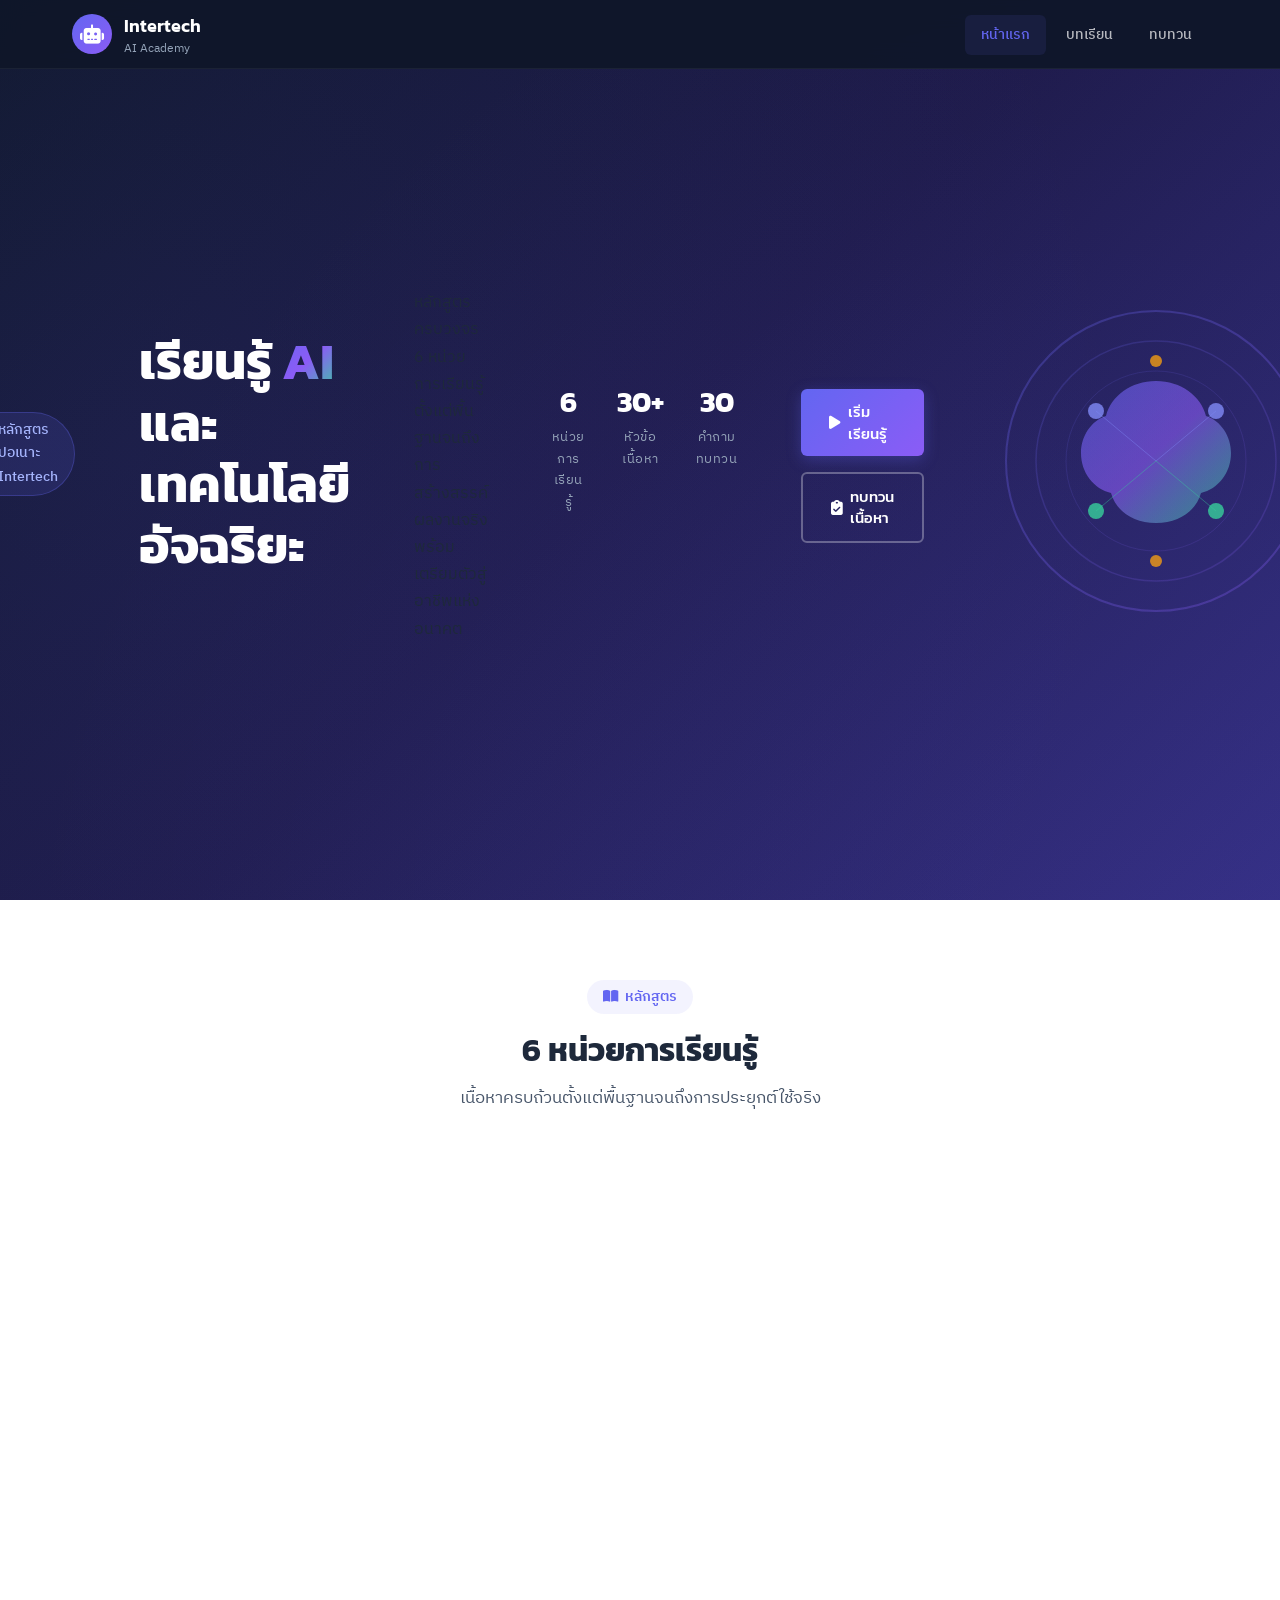
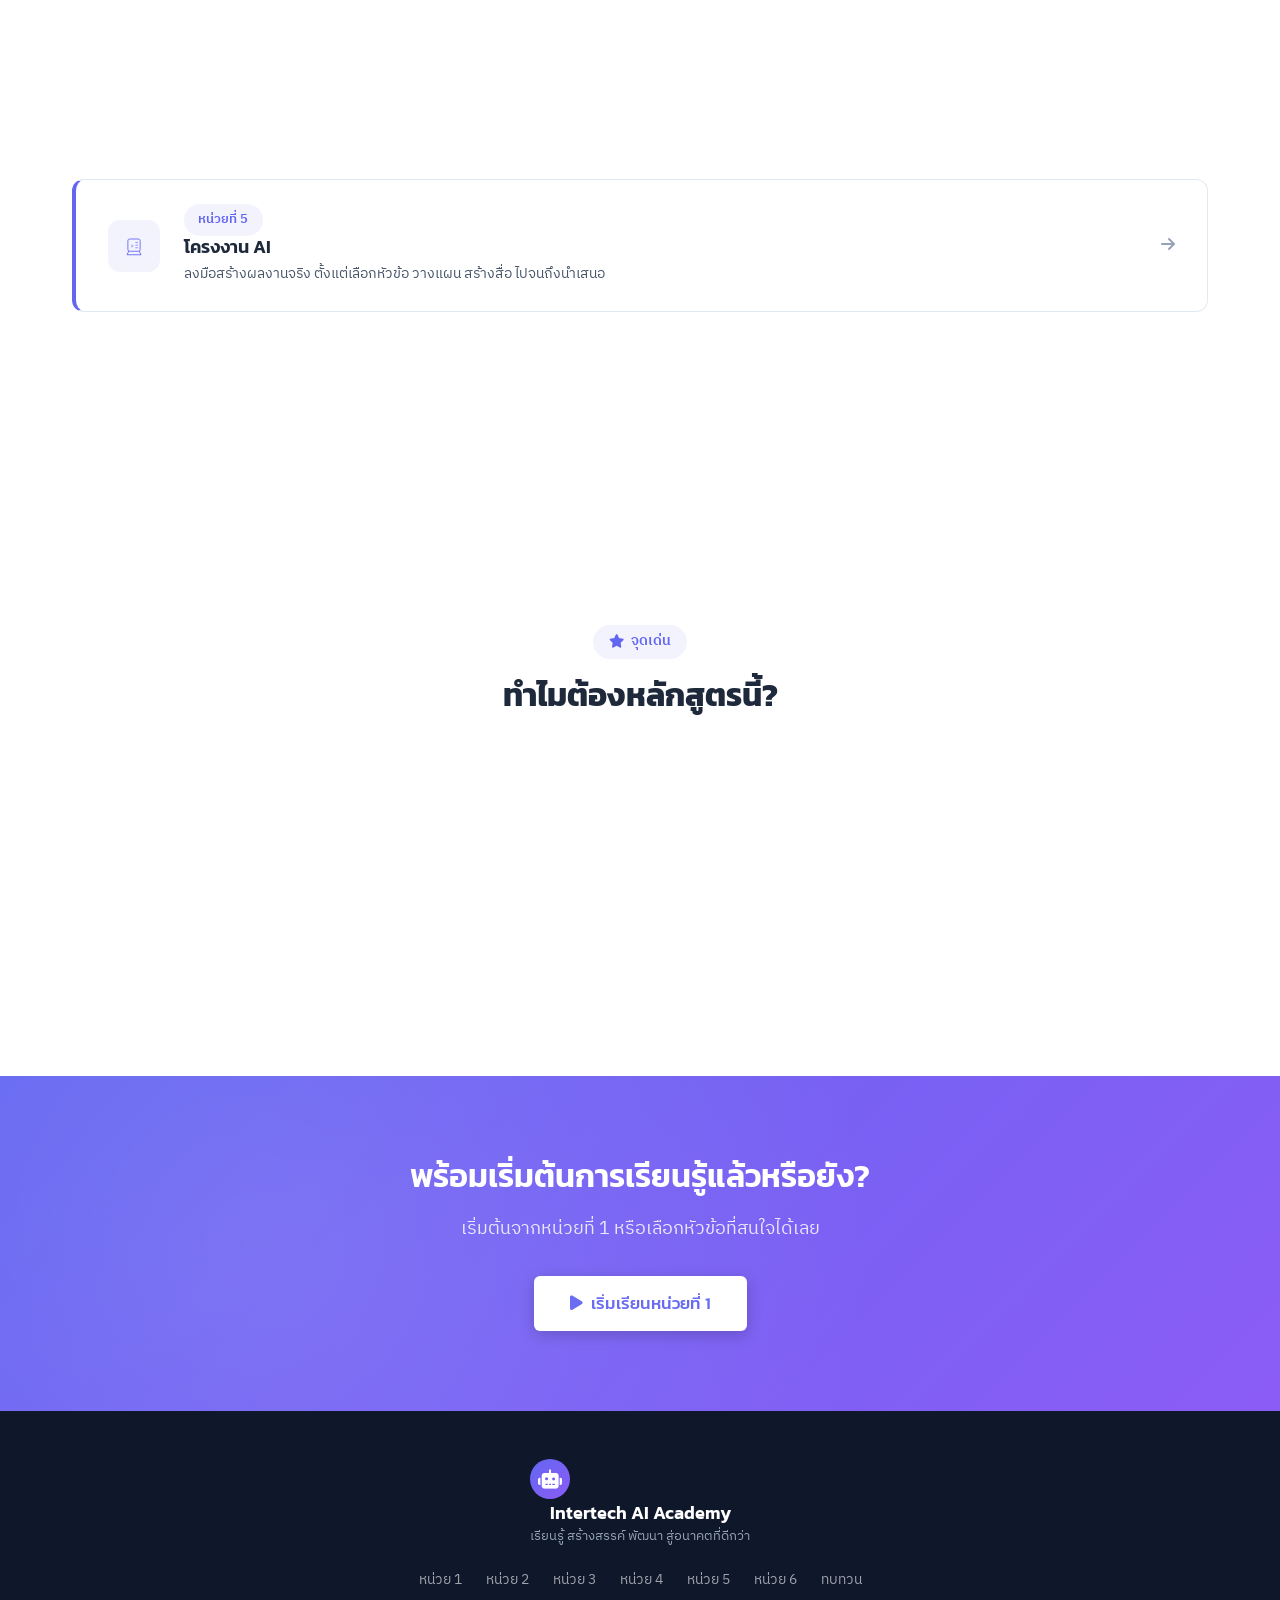
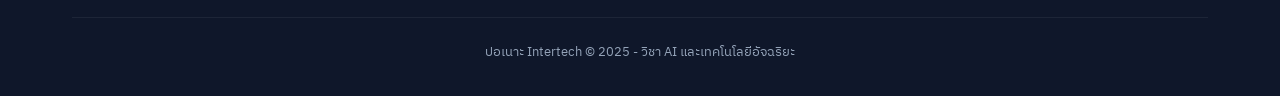
==== commit 2f6a362d: "Redesign: Multi-page professional website with detailed content - แยกเป็นหน้าเดี่ยวสำหรับแต่ละหน่วย " ====
--- a/index.html
+++ b/index.html
@@ -5,1651 +5,250 @@
     <meta name="viewport" content="width=device-width, initial-scale=1.0">
     <title>ปอเนาะ Intertech - วิชา AI และเทคโนโลยีอัจฉริยะ</title>
     <link rel="stylesheet" href="style.css">
-    <link href="https://fonts.googleapis.com/css2?family=Kanit:wght@300;400;500;600;700&display=swap" rel="stylesheet">
-    <link rel="stylesheet" href="https://cdnjs.cloudflare.com/ajax/libs/font-awesome/6.4.0/css/all.min.css">
+    <link href="https://fonts.googleapis.com/css2?family=Kanit:wght@300;400;500;600;700;800&family=IBM+Plex+Sans+Thai:wght@300;400;500;600;700&display=swap" rel="stylesheet">
+    <link rel="stylesheet" href="https://cdnjs.cloudflare.com/ajax/libs/font-awesome/6.5.0/css/all.min.css">
 </head>
 <body>
+    <!-- Navbar -->
     <nav class="navbar">
-        <div class="nav-brand">
-            <i class="fas fa-robot"></i>
-            <span>ปอเนาะ Intertech</span>
-        </div>
-        <ul class="nav-links">
-            <li><a href="#home">หน้าแรก</a></li>
-            <li><a href="#units">บทเรียน</a></li>
-            <li><a href="#review">ทบทวน</a></li>
-        </ul>
+        <div class="container nav-container">
+            <a href="index.html" class="nav-brand">
+                <div class="brand-icon"><i class="fas fa-robot"></i></div>
+                <div class="brand-text">
+                    <span class="brand-name">Intertech</span>
+                    <span class="brand-sub">AI Academy</span>
+                </div>
+            </a>
+            <button class="nav-toggle" id="navToggle">
+                <span></span><span></span><span></span>
+            </button>
+            <ul class="nav-links" id="navLinks">
+                <li><a href="index.html" class="active">หน้าแรก</a></li>
+                <li><a href="pages/unit1.html">บทเรียน</a></li>
+                <li><a href="pages/review.html">ทบทวน</a></li>
+            </ul>
+        </div>
     </nav>
 
     <!-- Hero Section -->
-    <header id="home" class="hero">
-        <div class="hero-content">
-            <h1><i class="fas fa-brain"></i> วิชา AI และเทคโนโลยีอัจฉริยะ</h1>
-            <p class="hero-subtitle">เรียนรู้โลกของปัญญาประดิษฐ์ ตั้งแต่พื้นฐานจนถึงการสร้างสรรค์ผลงาน</p>
-            <p class="hero-desc">หลักสูตรนี้ครอบคลุม 6 หน่วยการเรียนรู้ ตั้งแต่ความรู้พื้นฐานเกี่ยวกับ AI, เครื่องมือ AI สมัยใหม่, หลักการทำงานเบื้องหลัง, จริยธรรมและความปลอดภัย, การสร้างโครงงาน ไปจนถึงการเตรียมตัวสู่อาชีพในอนาคต</p>
-            <a href="#units" class="btn-primary">เริ่มเรียนรู้ <i class="fas fa-arrow-right"></i></a>
-        </div>
-        <div class="hero-decoration">
-            <div class="floating-icon"><i class="fas fa-microchip"></i></div>
-            <div class="floating-icon"><i class="fas fa-network-wired"></i></div>
-            <div class="floating-icon"><i class="fas fa-cogs"></i></div>
+    <header class="hero">
+        <div class="hero-bg">
+            <div class="hero-grid"></div>
+            <div class="hero-glow"></div>
+        </div>
+        <div class="container hero-content">
+            <div class="hero-badge">
+                <i class="fas fa-graduation-cap"></i> หลักสูตรปอเนาะ Intertech
+            </div>
+            <h1 class="hero-title">เรียนรู้ <span class="gradient-text">AI</span> และเทคโนโลยีอัจฉริยะ</h1>
+            <p class="hero-subtitle">หลักสูตรครบวงจร 6 หน่วยการเรียนรู้ ตั้งแต่พื้นฐานจนถึงการสร้างสรรค์ผลงานจริง พร้อมเตรียมตัวสู่อาชีพแห่งอนาคต</p>
+            <div class="hero-stats">
+                <div class="stat-item">
+                    <div class="stat-number">6</div>
+                    <div class="stat-label">หน่วยการเรียนรู้</div>
+                </div>
+                <div class="stat-item">
+                    <div class="stat-number">30+</div>
+                    <div class="stat-label">หัวข้อเนื้อหา</div>
+                </div>
+                <div class="stat-item">
+                    <div class="stat-number">30</div>
+                    <div class="stat-label">คำถามทบทวน</div>
+                </div>
+            </div>
+            <div class="hero-cta">
+                <a href="pages/unit1.html" class="btn btn-primary"><i class="fas fa-play"></i> เริ่มเรียนรู้</a>
+                <a href="pages/review.html" class="btn btn-outline"><i class="fas fa-clipboard-check"></i> ทบทวนเนื้อหา</a>
+            </div>
+        </div>
+        <div class="hero-illustration">
+            <svg viewBox="0 0 400 400" fill="none" xmlns="http://www.w3.org/2000/svg">
+                <circle cx="200" cy="200" r="150" stroke="url(#grad1)" stroke-width="2" opacity="0.3"/>
+                <circle cx="200" cy="200" r="120" stroke="url(#grad1)" stroke-width="1.5" opacity="0.2"/>
+                <circle cx="200" cy="200" r="90" stroke="url(#grad1)" stroke-width="1" opacity="0.15"/>
+                <!-- Brain icon -->
+                <path d="M200 120c-25 0-45 15-50 35-15 5-25 20-25 37 0 20 13 36 30 40 5 18 22 30 45 30s40-12 45-30c17-4 30-20 30-40 0-17-10-32-25-37-5-20-25-35-50-35z" fill="url(#grad2)" opacity="0.6"/>
+                <!-- Connection nodes -->
+                <circle cx="140" cy="150" r="8" fill="#818cf8" opacity="0.8"/>
+                <circle cx="260" cy="150" r="8" fill="#818cf8" opacity="0.8"/>
+                <circle cx="140" cy="250" r="8" fill="#34d399" opacity="0.8"/>
+                <circle cx="260" cy="250" r="8" fill="#34d399" opacity="0.8"/>
+                <circle cx="200" cy="100" r="6" fill="#f59e0b" opacity="0.8"/>
+                <circle cx="200" cy="300" r="6" fill="#f59e0b" opacity="0.8"/>
+                <!-- Connection lines -->
+                <line x1="140" y1="150" x2="200" y2="200" stroke="#818cf8" stroke-width="1" opacity="0.4"/>
+                <line x1="260" y1="150" x2="200" y2="200" stroke="#818cf8" stroke-width="1" opacity="0.4"/>
+                <line x1="140" y1="250" x2="200" y2="200" stroke="#34d399" stroke-width="1" opacity="0.4"/>
+                <line x1="260" y1="250" x2="200" y2="200" stroke="#34d399" stroke-width="1" opacity="0.4"/>
+                <defs>
+                    <linearGradient id="grad1" x1="0%" y1="0%" x2="100%" y2="100%">
+                        <stop offset="0%" style="stop-color:#6366f1"/>
+                        <stop offset="100%" style="stop-color:#8b5cf6"/>
+                    </linearGradient>
+                    <linearGradient id="grad2" x1="0%" y1="0%" x2="100%" y2="100%">
+                        <stop offset="0%" style="stop-color:#6366f1"/>
+                        <stop offset="50%" style="stop-color:#8b5cf6"/>
+                        <stop offset="100%" style="stop-color:#34d399"/>
+                    </linearGradient>
+                </defs>
+            </svg>
         </div>
     </header>
 
     <!-- Units Section -->
-    <section id="units" class="units-section">
-        <h2 class="section-title"><i class="fas fa-book-open"></i> บทเรียนทั้งหมด</h2>
-        <p class="section-desc">คลิกที่แต่ละหน่วยเพื่อดูเนื้อหาบทเรียนโดยละเอียด</p>
-
-        <div class="units-grid">
-
-
-            <!-- ==================== UNIT 1 ==================== -->
-            <div class="unit-card" data-unit="1">
-                <div class="unit-header">
-                    <div class="unit-number">1</div>
-                    <h3>รู้จักโลกของ AI และเทคโนโลยีอัจฉริยะ</h3>
-                    <i class="fas fa-chevron-down toggle-icon"></i>
-                </div>
-                <div class="unit-body">
-                    <p class="unit-objective"><strong>สาระสำคัญ:</strong> ทำความเข้าใจพื้นฐาน AI ความหมาย ประวัติความเป็นมา ประเภทของ AI และการประยุกต์ใช้ในชีวิตประจำวัน</p>
-
-                    <div class="content-section">
-                        <h4><i class="fas fa-book"></i> 1.1 ความหมายของ AI (Artificial Intelligence)</h4>
-                        <p><strong>AI (Artificial Intelligence)</strong> หรือ <strong>ปัญญาประดิษฐ์</strong> คือสาขาหนึ่งของวิทยาการคอมพิวเตอร์ (Computer Science) ที่มุ่งเน้นการสร้างระบบหรือโปรแกรมที่สามารถทำงานที่ปกติต้องอาศัยสติปัญญาของมนุษย์ เช่น การเรียนรู้ (Learning), การให้เหตุผล (Reasoning), การแก้ปัญหา (Problem Solving), การรับรู้ (Perception), และการเข้าใจภาษา (Language Understanding)</p>
-                        <p>พูดง่ายๆ คือ AI เป็นการทำให้คอมพิวเตอร์ "ฉลาด" ขึ้น สามารถคิด วิเคราะห์ และตัดสินใจได้คล้ายกับมนุษย์ แต่ทำงานได้เร็วกว่าและแม่นยำกว่าในบางด้าน</p>
-
-                        <div class="info-highlight">
-                            <h5><i class="fas fa-star"></i> คำสำคัญที่ควรรู้</h5>
-                            <ul>
-                                <li><strong>Artificial</strong> = สิ่งที่มนุษย์สร้างขึ้น (ไม่ใช่ธรรมชาติ)</li>
-                                <li><strong>Intelligence</strong> = ความฉลาด สติปัญญา ความสามารถในการคิดและเรียนรู้</li>
-                                <li><strong>Algorithm</strong> = ชุดคำสั่งหรือขั้นตอนที่ใช้แก้ปัญหา</li>
-                                <li><strong>Data</strong> = ข้อมูลที่ AI ใช้ในการเรียนรู้</li>
-                                <li><strong>Model</strong> = โมเดลหรือแบบจำลองที่ AI สร้างขึ้นจากการเรียนรู้</li>
-                            </ul>
-                        </div>
-                    </div>
-
-                    <div class="content-section">
-                        <h4><i class="fas fa-book"></i> 1.2 ประเภทของ AI</h4>
-                        <p>AI สามารถแบ่งออกเป็นประเภทต่างๆ ตามความสามารถและขอบเขตการทำงาน:</p>
-
-                        <div class="comparison-grid">
-                            <div class="comparison-item">
-                                <h5><i class="fas fa-robot"></i> Narrow AI (AI แบบเฉพาะทาง)</h5>
-                                <p>AI ที่ถูกออกแบบให้ทำงานเฉพาะอย่างหนึ่งได้ดีมาก แต่ไม่สามารถทำงานอื่นนอกเหนือจากที่ถูกฝึกมาได้ เช่น ระบบจดจำใบหน้า, ผู้ช่วยเสียง Siri, ระบบแนะนำหนังบน Netflix</p>
-                                <p class="tag">สถานะ: มีอยู่จริงในปัจจุบัน</p>
-                            </div>
-                            <div class="comparison-item">
-                                <h5><i class="fas fa-brain"></i> General AI (AI ทั่วไป / AGI)</h5>
-                                <p>AI ที่มีความสามารถเทียบเท่ามนุษย์ สามารถเรียนรู้และทำงานได้หลากหลายเหมือนมนุษย์ คิดเอง เข้าใจบริบท มีอารมณ์และจิตสำนึก</p>
-                                <p class="tag">สถานะ: ยังไม่มีจริง อยู่ในขั้นวิจัย</p>
-                            </div>
-                            <div class="comparison-item">
-                                <h5><i class="fas fa-bolt"></i> Super AI (AI เหนือมนุษย์ / ASI)</h5>
-                                <p>AI ที่มีความฉลาดเหนือกว่ามนุษย์ในทุกด้าน สามารถคิดค้นสิ่งใหม่ๆ ที่มนุษย์ทำไม่ได้ เป็นแนวคิดในอนาคตที่ยังห่างไกล</p>
-                                <p class="tag">สถานะ: เป็นทฤษฎี ยังไม่มีจริง</p>
-                            </div>
-                        </div>
-                    </div>
-
-                    <div class="content-section">
-                        <h4><i class="fas fa-book"></i> 1.3 วิวัฒนาการของ AI</h4>
-                        <p>ประวัติศาสตร์ของ AI มีการพัฒนามายาวนานหลายทศวรรษ:</p>
-
-                        <div class="timeline">
-                            <div class="timeline-item">
-                                <div class="timeline-year">1950</div>
-                                <div class="timeline-content">
-                                    <h5>Alan Turing เสนอ "Turing Test"</h5>
-                                    <p>Alan Turing นักคณิตศาสตร์ชาวอังกฤษ เสนอคำถาม "เครื่องจักรสามารถคิดได้หรือไม่?" และเสนอแนวทดสอบที่เรียกว่า Turing Test เพื่อทดสอบว่า AI สามารถหลอกให้มนุษย์คิดว่ากำลังสนทนากับมนุษย์ด้วยกันได้หรือไม่</p>
-                                </div>
-                            </div>
-                            <div class="timeline-item">
-                                <div class="timeline-year">1956</div>
-                                <div class="timeline-content">
-                                    <h5>กำเนิดคำว่า "Artificial Intelligence"</h5>
-                                    <p>John McCarthy จัดการประชุมที่ Dartmouth College ประเทศสหรัฐอเมริกา และบัญญัติคำว่า "Artificial Intelligence" ขึ้นเป็นครั้งแรก ถือเป็นจุดเริ่มต้นอย่างเป็นทางการของสาขา AI</p>
-                                </div>
-                            </div>
-                            <div class="timeline-item">
-                                <div class="timeline-year">1966-1974</div>
-                                <div class="timeline-content">
-                                    <h5>ยุคแรกของ AI และ "AI Winter" ครั้งที่ 1</h5>
-                                    <p>มีการพัฒนา AI แบบกฎ (Rule-based) แต่เทคโนโลยียังมีข้อจำกัดมาก ทำให้เงินทุนวิจัยลดลง เกิดภาวะ "AI Winter" คือช่วงที่ความสนใจใน AI ลดลงอย่างมาก</p>
-                                </div>
-                            </div>
-                            <div class="timeline-item">
-                                <div class="timeline-year">1980-1990</div>
-                                <div class="timeline-content">
-                                    <h5>ยุค Expert Systems</h5>
-                                    <p>ระบบผู้เชี่ยวชาญ (Expert Systems) ได้รับความนิยม โดยเป็นโปรแกรมที่เก็บความรู้ของผู้เชี่ยวชาญไว้ในรูปกฎ if-then แล้วใช้ตัดสินใจ เช่น ระบบวินิจฉัยโรค</p>
-                                </div>
-                            </div>
-                            <div class="timeline-item">
-                                <div class="timeline-year">1997</div>
-                                <div class="timeline-content">
-                                    <h5>Deep Blue ชนะแชมป์หมากรุกโลก</h5>
-                                    <p>คอมพิวเตอร์ Deep Blue ของ IBM เอาชนะ Garry Kasparov แชมป์หมากรุกโลก เป็นครั้งแรกที่ AI ชนะมนุษย์ในเกมที่ต้องใช้กลยุทธ์ขั้นสูง</p>
-                                </div>
-                            </div>
-                            <div class="timeline-item">
-                                <div class="timeline-year">2010s</div>
-                                <div class="timeline-content">
-                                    <h5>ยุค Deep Learning</h5>
-                                    <p>การพัฒนา Neural Networks หลายชั้น (Deep Learning) ทำให้ AI ก้าวกระโดด สามารถจดจำภาพ เข้าใจเสียงพูด และแปลภาษาได้ดีขึ้นมาก เช่น Google Translate, Face Recognition</p>
-                                </div>
-                            </div>
-                            <div class="timeline-item">
-                                <div class="timeline-year">2022-ปัจจุบัน</div>
-                                <div class="timeline-content">
-                                    <h5>ยุค Generative AI</h5>
-                                    <p>ChatGPT, DALL-E, Midjourney, Gemini และ AI สร้างสรรค์อื่นๆ เปลี่ยนโลก ทำให้ทุกคนสามารถใช้ AI สร้างข้อความ รูปภาพ เพลง และวิดีโอได้ง่ายดาย</p>
-                                </div>
-                            </div>
-                        </div>
-                    </div>
-
-                    <div class="content-section">
-                        <h4><i class="fas fa-book"></i> 1.4 ตัวอย่าง AI รอบตัวในชีวิตประจำวัน</h4>
-                        <p>AI อยู่รอบตัวเรามากกว่าที่คิด ลองดูตัวอย่างเหล่านี้:</p>
-
-                        <div class="example-grid">
-                            <div class="example-item">
-                                <i class="fas fa-mobile-alt"></i>
-                                <h5>สมาร์ทโฟน</h5>
-                                <p>Face ID ปลดล็อกหน้าจอ, ผู้ช่วยเสียง (Siri, Google Assistant), การพิมพ์คำแนะนำอัตโนมัติ, การจัดระเบียบรูปภาพอัตโนมัติ</p>
-                            </div>
-                            <div class="example-item">
-                                <i class="fas fa-film"></i>
-                                <h5>ความบันเทิง</h5>
-                                <p>Netflix/YouTube แนะนำหนังที่คุณน่าจะชอบ, Spotify แนะนำเพลง, TikTok จัดเรียง feed ตามความสนใจ</p>
-                            </div>
-                            <div class="example-item">
-                                <i class="fas fa-shopping-cart"></i>
-                                <h5>การซื้อของออนไลน์</h5>
-                                <p>Shopee/Lazada แนะนำสินค้า, Chatbot ตอบคำถามลูกค้า, ระบบตรวจสอบการฉ้อโกงบัตรเครดิต</p>
-                            </div>
-                            <div class="example-item">
-                                <i class="fas fa-car"></i>
-                                <h5>การเดินทาง</h5>
-                                <p>Google Maps แนะนำเส้นทาง, Grab/Bolt จับคู่ผู้โดยสารกับคนขับ, รถยนต์ Tesla ขับเคลื่อนอัตโนมัติ</p>
-                            </div>
-                            <div class="example-item">
-                                <i class="fas fa-heartbeat"></i>
-                                <h5>สุขภาพ</h5>
-                                <p>AI วิเคราะห์ภาพ X-ray, นาฬิกาอัจฉริยะตรวจจับหัวใจเต้นผิดปกติ, AI ช่วยค้นหาตัวยาใหม่</p>
-                            </div>
-                            <div class="example-item">
-                                <i class="fas fa-graduation-cap"></i>
-                                <h5>การศึกษา</h5>
-                                <p>Duolingo ปรับบทเรียนตามผู้เรียน, AI ตรวจการบ้าน, ChatGPT ช่วยอธิบายเนื้อหาที่ยาก, ระบบ Adaptive Learning</p>
-                            </div>
-                        </div>
-                    </div>
-
-                    <div class="knowledge-box">
-                        <h4><i class="fas fa-lightbulb"></i> สรุปความรู้หน่วยที่ 1</h4>
-                        <p>AI คือระบบคอมพิวเตอร์ที่เลียนแบบสติปัญญามนุษย์ มีมาตั้งแต่ปี 1950 และพัฒนาอย่างก้าวกระโดดในยุคปัจจุบัน AI ที่เราใช้ทุกวันเป็นแบบ Narrow AI ซึ่งเก่งเฉพาะทาง ส่วน General AI และ Super AI ยังเป็นเรื่องของอนาคต สิ่งสำคัญคือเราควรเข้าใจว่า AI ทำงานอย่างไร เพื่อจะได้ใช้ประโยชน์จากมันได้อย่างเต็มที่</p>
-                    </div>
-                </div>
-            </div>
-
-
-            <!-- ==================== UNIT 2 ==================== -->
-            <div class="unit-card" data-unit="2">
-                <div class="unit-header">
-                    <div class="unit-number">2</div>
-                    <h3>เครื่องมือ AI เพื่อการเรียนรู้และการทำงาน</h3>
-                    <i class="fas fa-chevron-down toggle-icon"></i>
-                </div>
-                <div class="unit-body">
-                    <p class="unit-objective"><strong>สาระสำคัญ:</strong> รู้จักเครื่องมือ AI ที่หลากหลาย เรียนรู้วิธีใช้งาน และฝึกเขียน Prompt เพื่อสร้างสรรค์ผลงานได้อย่างมีประสิทธิภาพ</p>
-
-                    <div class="content-section">
-                        <h4><i class="fas fa-book"></i> 2.1 Generative AI คืออะไร?</h4>
-                        <p><strong>Generative AI</strong> คือ AI ที่สามารถ "สร้าง" เนื้อหาใหม่ได้ ไม่ว่าจะเป็นข้อความ รูปภาพ เสียง เพลง หรือวิดีโอ โดยเรียนรู้จากข้อมูลมหาศาลที่ถูกป้อนเข้าไป แล้วสร้างผลลัพธ์ใหม่ที่ไม่เคยมีมาก่อน</p>
-                        <p>Generative AI ทำงานบนพื้นฐานของ <strong>Large Language Model (LLM)</strong> ซึ่งเป็นโมเดล AI ขนาดใหญ่ที่ถูกฝึกด้วยข้อมูลข้อความจำนวนมหาศาลจากอินเทอร์เน็ต หนังสือ และแหล่งข้อมูลต่างๆ ทำให้สามารถเข้าใจและสร้างภาษาได้อย่างเป็นธรรมชาติ</p>
-
-                        <div class="info-highlight">
-                            <h5><i class="fas fa-star"></i> ประเภทของ Generative AI</h5>
-                            <ul>
-                                <li><strong>Text Generation</strong> = สร้างข้อความ (ChatGPT, Gemini, Claude)</li>
-                                <li><strong>Image Generation</strong> = สร้างรูปภาพ (DALL-E, Midjourney, Recraft)</li>
-                                <li><strong>Audio Generation</strong> = สร้างเสียง/เพลง (Suno, Udio)</li>
-                                <li><strong>Video Generation</strong> = สร้างวิดีโอ (Sora, Runway, Kling)</li>
-                                <li><strong>Code Generation</strong> = สร้างโค้ด (GitHub Copilot, Cursor)</li>
-                            </ul>
-                        </div>
-                    </div>
-
-                    <div class="content-section">
-                        <h4><i class="fas fa-book"></i> 2.2 ChatGPT และ Gemini - AI สนทนาอัจฉริยะ</h4>
-                        <p><strong>ChatGPT</strong> (สร้างโดย OpenAI) และ <strong>Gemini</strong> (สร้างโดย Google) เป็น AI สำหรับการสนทนาที่สามารถ:</p>
-                        <ul class="detail-list">
-                            <li>ตอบคำถามเกี่ยวกับทุกเรื่อง ตั้งแต่วิทยาศาสตร์ ประวัติศาสตร์ ไปจนถึงคำแนะนำในชีวิตประจำวัน</li>
-                            <li>เขียนบทความ เรียงความ จดหมาย อีเมล หรือเนื้อหาต่างๆ</li>
-                            <li>สรุปเนื้อหาจากข้อความยาวๆ ให้สั้นกระชับ</li>
-                            <li>แปลภาษาระหว่างภาษาต่างๆ ได้หลายสิบภาษา</li>
-                            <li>ช่วยระดมความคิด (Brainstorm) หาไอเดียใหม่ๆ</li>
-                            <li>เขียนโค้ดโปรแกรม อธิบายโค้ด และช่วยแก้ Bug</li>
-                            <li>วิเคราะห์ข้อมูล สร้างตาราง และจัดระเบียบข้อมูล</li>
-                        </ul>
-
-                        <div class="comparison-grid">
-                            <div class="comparison-item">
-                                <h5><i class="fas fa-comment-dots"></i> ChatGPT</h5>
-                                <p><strong>ผู้พัฒนา:</strong> OpenAI</p>
-                                <p><strong>จุดเด่น:</strong> เขียนเนื้อหาคุณภาพสูง, สร้างสรรค์, มีหลายเวอร์ชัน (GPT-4o, GPT-4), ใช้ได้ฟรีบางส่วน</p>
-                                <p><strong>ข้อจำกัด:</strong> ข้อมูลอาจไม่อัปเดตล่าสุดในเวอร์ชันฟรี</p>
-                            </div>
-                            <div class="comparison-item">
-                                <h5><i class="fas fa-sparkles"></i> Gemini</h5>
-                                <p><strong>ผู้พัฒนา:</strong> Google DeepMind</p>
-                                <p><strong>จุดเด่น:</strong> เชื่อมต่อกับ Google Search ได้ข้อมูลอัปเดต, วิเคราะห์รูปภาพได้, ทำงานร่วมกับ Google Workspace</p>
-                                <p><strong>ข้อจำกัด:</strong> บางครั้งคำตอบอาจไม่ลึกซึ้งเท่า ChatGPT ในงานสร้างสรรค์</p>
-                            </div>
-                        </div>
-                    </div>
-
-                    <div class="content-section">
-                        <h4><i class="fas fa-book"></i> 2.3 Canva Magic และ Recraft - AI สร้างงานกราฟิก</h4>
-                        <p>เครื่องมือ AI สำหรับงานออกแบบที่ช่วยให้ทุกคนสร้างงานกราฟิกสวยงามได้โดยไม่ต้องเป็นนักออกแบบมืออาชีพ:</p>
-
-                        <div class="tool-detail">
-                            <h5><i class="fas fa-palette"></i> Canva Magic Studio</h5>
-                            <p>Canva เพิ่มฟีเจอร์ AI หลายอย่างที่เรียกรวมว่า "Magic Studio":</p>
-                            <ul class="detail-list">
-                                <li><strong>Magic Design:</strong> ใส่ Prompt แล้ว AI จะสร้างดีไซน์ให้ทั้งชิ้น เช่น โปสเตอร์ สไลด์ โพสต์ Social Media</li>
-                                <li><strong>Magic Write:</strong> AI ช่วยเขียนข้อความในงานออกแบบ เช่น caption, หัวข้อ, คำอธิบาย</li>
-                                <li><strong>Magic Eraser:</strong> ลบวัตถุที่ไม่ต้องการออกจากรูปภาพ</li>
-                                <li><strong>Magic Expand:</strong> ขยายพื้นที่ของภาพให้กว้างขึ้นโดย AI เติมส่วนที่ขาดให้</li>
-                                <li><strong>Background Remover:</strong> ลบพื้นหลังของภาพอัตโนมัติ</li>
-                                <li><strong>Text to Image:</strong> พิมพ์คำอธิบายแล้ว AI จะสร้างรูปภาพให้</li>
-                            </ul>
-                        </div>
-
-                        <div class="tool-detail">
-                            <h5><i class="fas fa-vector-square"></i> Recraft</h5>
-                            <p>Recraft เป็นเครื่องมือ AI สร้างภาพที่เน้นงานออกแบบแบบมืออาชีพ:</p>
-                            <ul class="detail-list">
-                                <li>สร้างภาพ Vector, Illustration, Icon ที่มีคุณภาพสูง</li>
-                                <li>สร้างภาพแบบ Realistic ที่ดูเหมือนถ่ายจริง</li>
-                                <li>ออกแบบ Mockup, Branding, Logo ได้</li>
-                                <li>ควบคุมสไตล์ภาพได้ละเอียด เช่น สีวรรณร้อน วรรณเย็น</li>
-                                <li>แก้ไขภาพบางส่วน (Inpainting) ได้</li>
-                            </ul>
-                        </div>
-                    </div>
-
-                    <div class="content-section">
-                        <h4><i class="fas fa-book"></i> 2.4 Suno และ Meta AI - AI สร้างเพลงและมัลติมีเดีย</h4>
-
-                        <div class="tool-detail">
-                            <h5><i class="fas fa-music"></i> Suno AI</h5>
-                            <p>Suno เป็น AI สร้างเพลงที่น่าทึ่ง สามารถ:</p>
-                            <ul class="detail-list">
-                                <li>สร้างเพลงเต็มเพลงจากข้อความสั้นๆ เช่น "เพลงป๊อปสนุกๆ เกี่ยวกับวันหยุด"</li>
-                                <li>เลือกแนวเพลงได้ เช่น Pop, Rock, R&B, Jazz, Hip-Hop, ลูกทุ่ง</li>
-                                <li>มีเสียงร้องที่ฟังดูเป็นธรรมชาติ ทั้งภาษาอังกฤษและไทย</li>
-                                <li>เขียนเนื้อเพลงเองแล้วให้ AI แต่งทำนองให้ หรือให้ AI เขียนเนื้อเพลงให้ทั้งหมด</li>
-                                <li>สร้างเพลงได้ยาว 2-4 นาทีต่อเพลง</li>
-                            </ul>
-                        </div>
-
-                        <div class="tool-detail">
-                            <h5><i class="fas fa-meta"></i> Meta AI</h5>
-                            <p>Meta AI (สร้างโดย Meta/Facebook) มีความสามารถหลากหลาย:</p>
-                            <ul class="detail-list">
-                                <li>สร้างรูปภาพจากข้อความ (Text-to-Image) ใช้โมเดล Imagine</li>
-                                <li>สนทนาตอบคำถามเหมือน ChatGPT</li>
-                                <li>ใช้ได้บน Facebook, Instagram, WhatsApp, Messenger</li>
-                                <li>ช่วยเขียน Caption สำหรับโพสต์ Social Media</li>
-                                <li>แนะนำสถานที่ ร้านอาหาร กิจกรรมต่างๆ</li>
-                            </ul>
-                        </div>
-                    </div>
-
-                    <div class="content-section">
-                        <h4><i class="fas fa-book"></i> 2.5 ศิลปะการเขียน Prompt</h4>
-                        <p><strong>Prompt</strong> คือข้อความหรือคำสั่งที่เราพิมพ์ให้ AI เพื่อบอกว่าต้องการให้ทำอะไร Prompt ที่ดีจะให้ผลลัพธ์ที่ดี Prompt ที่ไม่ชัดเจนจะให้ผลลัพธ์ที่ไม่ตรงใจ</p>
-
-                        <div class="info-highlight">
-                            <h5><i class="fas fa-star"></i> สูตร RACE สำหรับเขียน Prompt ที่ดี</h5>
-                            <ul>
-                                <li><strong>R - Role (บทบาท):</strong> กำหนดบทบาทให้ AI เช่น "สมมติว่าคุณเป็นครูสอนวิทยาศาสตร์"</li>
-                                <li><strong>A - Action (การกระทำ):</strong> บอกว่าต้องการให้ทำอะไร เช่น "อธิบาย" "เขียน" "สรุป" "เปรียบเทียบ"</li>
-                                <li><strong>C - Context (บริบท):</strong> ให้ข้อมูลเพิ่มเติม เช่น "สำหรับนักเรียน ม.3" "ความยาว 200 คำ"</li>
-                                <li><strong>E - Example (ตัวอย่าง):</strong> ให้ตัวอย่างผลลัพธ์ที่ต้องการ เพื่อให้ AI เข้าใจรูปแบบ</li>
-                            </ul>
-                        </div>
-
-                        <div class="prompt-examples">
-                            <h5><i class="fas fa-pencil-alt"></i> ตัวอย่าง Prompt ที่ดี vs ไม่ดี</h5>
-                            <div class="prompt-bad">
-                                <span class="prompt-label bad">Prompt ไม่ดี:</span>
-                                <p>"เขียนเรื่องเกี่ยวกับหมา"</p>
-                            </div>
-                            <div class="prompt-good">
-                                <span class="prompt-label good">Prompt ที่ดี:</span>
-                                <p>"เขียนเรื่องสั้นสำหรับเด็กอายุ 10 ปี เกี่ยวกับสุนัขพันธุ์ชิบะอินูที่ช่วยเจ้าของหาแมวที่หายไป ความยาวประมาณ 300 คำ ใช้ภาษาง่ายๆ สนุกสนาน มีบทสนทนาผสม"</p>
-                            </div>
-                            <div class="prompt-bad">
-                                <span class="prompt-label bad">Prompt ไม่ดี:</span>
-                                <p>"สร้างรูปแมว"</p>
-                            </div>
-                            <div class="prompt-good">
-                                <span class="prompt-label good">Prompt ที่ดี:</span>
-                                <p>"สร้างภาพวาดสีน้ำของแมวเปอร์เซียสีขาว กำลังนั่งอยู่บนหน้าต่างโบราณ มีดอกไม้สีชมพูอยู่ข้างๆ แสงอาทิตย์ส่องเข้ามาอุ่นๆ สไตล์ Studio Ghibli"</p>
-                            </div>
-                        </div>
-                    </div>
-
-                    <div class="content-section">
-                        <h4><i class="fas fa-book"></i> 2.6 เครื่องมือ AI อื่นๆ ที่น่าสนใจ</h4>
-                        <div class="example-grid">
-                            <div class="example-item">
-                                <i class="fas fa-language"></i>
-                                <h5>Google Translate / DeepL</h5>
-                                <p>AI แปลภาษาที่แม่นยำ รองรับมากกว่า 100 ภาษา สามารถแปลเอกสาร รูปภาพ และเสียงพูดได้</p>
-                            </div>
-                            <div class="example-item">
-                                <i class="fas fa-camera"></i>
-                                <h5>Google Lens</h5>
-                                <p>ใช้กล้องถ่ายรูปเพื่อค้นหาข้อมูล แปลข้อความในภาพ จดจำพืช สัตว์ สินค้า และแก้โจทย์คณิตศาสตร์</p>
-                            </div>
-                            <div class="example-item">
-                                <i class="fas fa-pen-nib"></i>
-                                <h5>Grammarly</h5>
-                                <p>AI ตรวจแก้ไขภาษาอังกฤษ ทั้งไวยากรณ์ การสะกดคำ น้ำเสียง และแนะนำการเขียนที่ดีขึ้น</p>
-                            </div>
-                            <div class="example-item">
-                                <i class="fas fa-video"></i>
-                                <h5>CapCut AI</h5>
-                                <p>ตัดต่อวิดีโอด้วย AI ใส่ subtitle อัตโนมัติ ลบพื้นหลัง เพิ่ม effect และสร้าง Avatar พูด</p>
-                            </div>
-                            <div class="example-item">
-                                <i class="fas fa-file-powerpoint"></i>
-                                <h5>Gamma / Beautiful.ai</h5>
-                                <p>AI สร้างสไลด์นำเสนอ (Presentation) อัตโนมัติ แค่ใส่หัวข้อก็ได้สไลด์สวยงามพร้อมเนื้อหา</p>
-                            </div>
-                            <div class="example-item">
-                                <i class="fas fa-microphone"></i>
-                                <h5>ElevenLabs</h5>
-                                <p>AI สร้างเสียงพูดที่เหมือนจริงมาก สามารถ Clone เสียง พากย์เสียง และแปลงข้อความเป็นเสียง</p>
-                            </div>
-                        </div>
-                    </div>
-
-                    <div class="knowledge-box">
-                        <h4><i class="fas fa-lightbulb"></i> สรุปความรู้หน่วยที่ 2</h4>
-                        <p>เครื่องมือ AI ในปัจจุบันครอบคลุมทุกด้านของการสร้างสรรค์ผลงาน ตั้งแต่ข้อความ รูปภาพ เสียง ไปจนถึงวิดีโอ กุญแจสำคัญในการใช้ AI ให้ได้ผลดีคือ "การเขียน Prompt ที่ดี" ใช้สูตร RACE (Role, Action, Context, Example) เพื่อสื่อสารกับ AI ให้ชัดเจน จะช่วยให้ได้ผลลัพธ์ตรงตามต้องการมากที่สุด</p>
-                    </div>
-                </div>
-            </div>
-
-
-            <!-- ==================== UNIT 3 ==================== -->
-            <div class="unit-card" data-unit="3">
-                <div class="unit-header">
-                    <div class="unit-number">3</div>
-                    <h3>การคิดเชิงคำนวณและตรรกะของ AI</h3>
-                    <i class="fas fa-chevron-down toggle-icon"></i>
-                </div>
-                <div class="unit-body">
-                    <p class="unit-objective"><strong>สาระสำคัญ:</strong> เข้าใจหลักการคิดเชิงคำนวณ (Computational Thinking), อัลกอริทึม, หลักการทำงานของ Machine Learning และกระบวนการฝึกโมเดล AI</p>
-
-                    <div class="content-section">
-                        <h4><i class="fas fa-book"></i> 3.1 การคิดเชิงคำนวณ (Computational Thinking)</h4>
-                        <p><strong>Computational Thinking</strong> คือวิธีคิดอย่างเป็นระบบเพื่อแก้ปัญหา ไม่จำเป็นต้องเกี่ยวข้องกับคอมพิวเตอร์เสมอไป แต่เป็นทักษะการคิดที่ช่วยให้เราจัดการปัญหาที่ซับซ้อนได้อย่างมีประสิทธิภาพ ประกอบด้วย 4 ขั้นตอนหลัก:</p>
-
-                        <div class="comparison-grid">
-                            <div class="comparison-item">
-                                <h5><i class="fas fa-puzzle-piece"></i> 1. Decomposition (การแบ่งย่อย)</h5>
-                                <p>แบ่งปัญหาใหญ่ออกเป็นปัญหาเล็กๆ ที่จัดการได้ง่ายกว่า</p>
-                                <p><strong>ตัวอย่าง:</strong> ถ้าต้องจัดงานวันเกิด → แบ่งเป็น: 1) เลือกสถานที่ 2) ทำรายชื่อแขก 3) สั่งเค้ก 4) ตกแต่งสถานที่ 5) เตรียมอาหาร</p>
-                            </div>
-                            <div class="comparison-item">
-                                <h5><i class="fas fa-search"></i> 2. Pattern Recognition (การหารูปแบบ)</h5>
-                                <p>มองหาความเหมือนหรือรูปแบบที่ซ้ำกันในปัญหา</p>
-                                <p><strong>ตัวอย่าง:</strong> สังเกตว่าทุกครั้งที่ฝนตก รถจะติดมาก → รู้รูปแบบ = ถ้าฝนตก ควรออกจากบ้านเร็วขึ้น</p>
-                            </div>
-                            <div class="comparison-item">
-                                <h5><i class="fas fa-filter"></i> 3. Abstraction (การคัดกรอง)</h5>
-                                <p>เลือกเฉพาะข้อมูลที่สำคัญ ตัดสิ่งที่ไม่จำเป็นออก</p>
-                                <p><strong>ตัวอย่าง:</strong> ถ้าจะวาดแผนที่จากบ้านไปโรงเรียน → ไม่ต้องวาดทุกต้นไม้ ทุกบ้าน แค่วาดถนนหลัก จุดเลี้ยว และจุดสังเกตสำคัญ</p>
-                            </div>
-                            <div class="comparison-item">
-                                <h5><i class="fas fa-code"></i> 4. Algorithm Design (การออกแบบอัลกอริทึม)</h5>
-                                <p>เขียนขั้นตอนที่ชัดเจนในการแก้ปัญหา เพื่อให้ใครก็ตามทำตามได้</p>
-                                <p><strong>ตัวอย่าง:</strong> สูตรทำไข่เจียว → 1) ตอกไข่ใส่ชาม 2) ปรุงรส 3) ตีให้เข้ากัน 4) ตั้งกระทะใส่น้ำมัน 5) เทไข่ลงกระทะ 6) รอจนสุก 7) ตักใส่จาน</p>
-                            </div>
-                        </div>
-                    </div>
-
-                    <div class="content-section">
-                        <h4><i class="fas fa-book"></i> 3.2 อัลกอริทึม (Algorithm) - หัวใจของ AI</h4>
-                        <p><strong>อัลกอริทึม</strong> คือชุดของคำสั่งหรือขั้นตอนที่ชัดเจน เรียงลำดับอย่างเป็นระบบ เพื่อใช้แก้ปัญหาหรือทำงานให้สำเร็จ อัลกอริทึมเป็นหัวใจหลักของ AI เพราะทุกอย่างที่ AI ทำ ล้วนมาจากอัลกอริทึม</p>
-
-                        <div class="info-highlight">
-                            <h5><i class="fas fa-star"></i> คุณสมบัติของอัลกอริทึมที่ดี</h5>
-                            <ul>
-                                <li><strong>ชัดเจน (Precise):</strong> ทุกขั้นตอนต้องไม่คลุมเครือ เข้าใจได้ทันที</li>
-                                <li><strong>มีจุดเริ่มต้นและสิ้นสุด (Finite):</strong> ต้องมีจุดจบ ไม่วนลูปไม่รู้จบ</li>
-                                <li><strong>มีผลลัพธ์ (Output):</strong> ต้องได้คำตอบหรือผลลัพธ์เมื่อทำเสร็จ</li>
-                                <li><strong>มีประสิทธิภาพ (Effective):</strong> ทำงานได้จริง ไม่มีขั้นตอนที่เป็นไปไม่ได้</li>
-                                <li><strong>รับข้อมูลเข้า (Input):</strong> สามารถรับข้อมูลตั้งต้นได้</li>
-                            </ul>
-                        </div>
-
-                        <div class="content-section inner">
-                            <h5><i class="fas fa-sort-amount-down"></i> ตัวอย่างอัลกอริทึม: การเรียงลำดับ (Sorting)</h5>
-                            <p>สมมติมีเลข: 5, 2, 8, 1, 9 ต้องเรียงจากน้อยไปมาก</p>
-                            <div class="algorithm-box">
-                                <p><strong>Bubble Sort (การเรียงแบบฟองสบู่):</strong></p>
-                                <ol>
-                                    <li>เปรียบเทียบเลขที่อยู่ติดกันทีละคู่</li>
-                                    <li>ถ้าเลขซ้ายมากกว่าเลขขวา → สลับที่</li>
-                                    <li>ทำซ้ำจนกว่าจะไม่มีการสลับเกิดขึ้น</li>
-                                </ol>
-                                <p><strong>รอบที่ 1:</strong> [5,2,8,1,9] → [2,5,8,1,9] → [2,5,8,1,9] → [2,5,1,8,9] → [2,5,1,8,9]</p>
-                                <p><strong>รอบที่ 2:</strong> [2,5,1,8,9] → [2,5,1,8,9] → [2,1,5,8,9] → [2,1,5,8,9]</p>
-                                <p><strong>รอบที่ 3:</strong> [2,1,5,8,9] → [1,2,5,8,9] ✓ เสร็จแล้ว!</p>
-                            </div>
-                        </div>
-
-                        <div class="content-section inner">
-                            <h5><i class="fas fa-search"></i> ตัวอย่างอัลกอริทึม: การค้นหา (Searching)</h5>
-                            <p>สมมติต้องหาเลข 7 จากชุดเลขที่เรียงแล้ว: 1, 3, 5, 7, 9, 11, 13</p>
-                            <div class="algorithm-box">
-                                <p><strong>Binary Search (การค้นหาแบบแบ่งครึ่ง):</strong></p>
-                                <ol>
-                                    <li>ดูเลขตรงกลาง → 7 (ตำแหน่งที่ 4)</li>
-                                    <li>7 = 7 → เจอแล้ว!</li>
-                                </ol>
-                                <p>ถ้าหาเลข 11:</p>
-                                <ol>
-                                    <li>ดูเลขตรงกลาง → 7 (ตำแหน่งที่ 4)</li>
-                                    <li>11 > 7 → ค้นหาในครึ่งขวา [9, 11, 13]</li>
-                                    <li>ดูเลขตรงกลาง → 11 → เจอแล้ว!</li>
-                                </ol>
-                                <p><em>Binary Search เร็วกว่าการค้นหาทีละตัวมาก เพราะแบ่งครึ่งข้อมูลทุกรอบ</em></p>
-                            </div>
-                        </div>
-                    </div>
-
-                    <div class="content-section">
-                        <h4><i class="fas fa-book"></i> 3.3 Machine Learning (ML) - การเรียนรู้ของเครื่อง</h4>
-                        <p><strong>Machine Learning</strong> คือสาขาย่อยของ AI ที่ทำให้คอมพิวเตอร์สามารถ "เรียนรู้" จากข้อมูล โดยไม่ต้องเขียนโปรแกรมกำหนดทุกกฎเกณฑ์ล่วงหน้า ระบบจะวิเคราะห์รูปแบบ (Pattern) จากข้อมูลจำนวนมาก แล้วสร้างโมเดลที่ใช้ทำนายหรือตัดสินใจกับข้อมูลใหม่ได้</p>
-
-                        <div class="info-highlight">
-                            <h5><i class="fas fa-star"></i> เปรียบเทียบ: การเขียนโปรแกรมแบบดั้งเดิม vs Machine Learning</h5>
-                            <ul>
-                                <li><strong>แบบดั้งเดิม:</strong> โปรแกรมเมอร์เขียนกฎ → ป้อนข้อมูล → ได้คำตอบ (เช่น ถ้าอุณหภูมิ > 38°C แสดงว่า "มีไข้")</li>
-                                <li><strong>Machine Learning:</strong> ป้อนข้อมูล + คำตอบ → AI หากฎเอง → ใช้กฎนั้นทำนายข้อมูลใหม่</li>
-                            </ul>
-                        </div>
-
-                        <h5><i class="fas fa-sitemap"></i> ประเภทของ Machine Learning</h5>
-
-                        <div class="comparison-grid">
-                            <div class="comparison-item">
-                                <h5><i class="fas fa-chalkboard-teacher"></i> Supervised Learning (การเรียนรู้แบบมีผู้สอน)</h5>
-                                <p>ป้อนข้อมูลพร้อม "คำตอบที่ถูกต้อง" (Label) ให้ AI เรียนรู้ เหมือนครูสอนนักเรียนโดยมีเฉลย</p>
-                                <p><strong>ตัวอย่าง:</strong></p>
-                                <ul>
-                                    <li>ให้รูปแมว 1000 รูป ติดป้าย "แมว" + รูปหมา 1000 รูป ติดป้าย "หมา" → AI เรียนรู้แยกแมวกับหมาได้</li>
-                                    <li>ให้ข้อมูลอีเมล spam 5000 ฉบับ + อีเมลปกติ 5000 ฉบับ → AI เรียนรู้แยก spam ได้</li>
-                                </ul>
-                            </div>
-                            <div class="comparison-item">
-                                <h5><i class="fas fa-child"></i> Unsupervised Learning (การเรียนรู้แบบไม่มีผู้สอน)</h5>
-                                <p>ป้อนข้อมูลโดยไม่บอกคำตอบ ให้ AI หาโครงสร้างหรือกลุ่มในข้อมูลเอง เหมือนเด็กที่เรียนรู้ด้วยตัวเอง</p>
-                                <p><strong>ตัวอย่าง:</strong></p>
-                                <ul>
-                                    <li>ให้ข้อมูลลูกค้า → AI จัดกลุ่มลูกค้าที่มีพฤติกรรมคล้ายกัน (Customer Segmentation)</li>
-                                    <li>ให้ข้อมูลข่าว → AI จัดหมวดหมู่ข่าวอัตโนมัติ</li>
-                                </ul>
-                            </div>
-                            <div class="comparison-item">
-                                <h5><i class="fas fa-gamepad"></i> Reinforcement Learning (การเรียนรู้แบบเสริมแรง)</h5>
-                                <p>AI เรียนรู้จากการลองทำแล้วได้รับ "รางวัล" หรือ "บทลงโทษ" เหมือนการฝึกสัตว์เลี้ยง ทำถูกได้ขนม ทำผิดถูกดุ</p>
-                                <p><strong>ตัวอย่าง:</strong></p>
-                                <ul>
-                                    <li>AI เล่นเกมหมากรุก: ชนะ = +1 คะแนน, แพ้ = -1 คะแนน → เล่นหลายล้านรอบจนเก่ง</li>
-                                    <li>หุ่นยนต์เรียนเดิน: เดินได้ = ดี, ล้ม = ไม่ดี → ค่อยๆ เรียนรู้วิธีทรงตัว</li>
-                                </ul>
-                            </div>
-                        </div>
-                    </div>
-
-                    <div class="content-section">
-                        <h4><i class="fas fa-book"></i> 3.4 Neural Network - เครือข่ายประสาทเทียม</h4>
-                        <p><strong>Neural Network</strong> (โครงข่ายประสาทเทียม) เป็นโครงสร้างของ AI ที่ได้แรงบันดาลใจจากสมองมนุษย์ ประกอบด้วย "โหนด" (Node/Neuron) จำนวนมากที่เชื่อมต่อกันเป็นชั้นๆ:</p>
-
-                        <div class="info-highlight">
-                            <h5><i class="fas fa-star"></i> โครงสร้างของ Neural Network</h5>
-                            <ul>
-                                <li><strong>Input Layer (ชั้นรับข้อมูล):</strong> รับข้อมูลเข้ามา เช่น pixel ของรูปภาพ, ตัวอักษร, ตัวเลข</li>
-                                <li><strong>Hidden Layer (ชั้นซ่อน):</strong> ประมวลผลข้อมูล หารูปแบบ ยิ่งมีหลายชั้น (Deep) ยิ่งเรียนรู้ได้ซับซ้อน</li>
-                                <li><strong>Output Layer (ชั้นผลลัพธ์):</strong> ให้คำตอบออกมา เช่น "แมว" หรือ "หมา", "spam" หรือ "ไม่ spam"</li>
-                            </ul>
-                        </div>
-
-                        <p><strong>Deep Learning</strong> คือ Neural Network ที่มี Hidden Layer หลายชั้น (ลึก) ทำให้สามารถเรียนรู้สิ่งที่ซับซ้อนมากๆ ได้ เช่น จดจำใบหน้า เข้าใจภาษา สร้างรูปภาพ</p>
-
-                        <div class="algorithm-box">
-                            <p><strong>เปรียบเทียบง่ายๆ:</strong></p>
-                            <p>🧠 สมองมนุษย์ → เซลล์ประสาท (Neuron) ~86,000 ล้านเซลล์ เชื่อมต่อกัน</p>
-                            <p>🤖 Neural Network → โหนดเทียม (Artificial Neuron) เชื่อมต่อกันเป็นชั้นๆ</p>
-                            <p>📊 GPT-4 → มีพารามิเตอร์ (การเชื่อมต่อ) มากกว่า 1 ล้านล้านตัว!</p>
-                        </div>
-                    </div>
-
-                    <div class="content-section">
-                        <h4><i class="fas fa-book"></i> 3.5 การฝึกโมเดล AI (Training)</h4>
-                        <p>การฝึกโมเดล AI เปรียบเหมือนการสอนเด็กนักเรียน แต่แทนที่จะใช้หนังสือ ใช้ "ข้อมูล" จำนวนมหาศาลแทน:</p>
-
-                        <div class="timeline">
-                            <div class="timeline-item">
-                                <div class="timeline-year">ขั้น 1</div>
-                                <div class="timeline-content">
-                                    <h5>เตรียมข้อมูล (Data Preparation)</h5>
-                                    <p>รวบรวมข้อมูลจำนวนมาก ทำความสะอาดข้อมูล (ลบข้อมูลผิดพลาด ข้อมูลซ้ำ) จัดรูปแบบให้เหมาะสม แบ่งข้อมูลเป็น Training Set (70-80%) และ Test Set (20-30%)</p>
-                                </div>
-                            </div>
-                            <div class="timeline-item">
-                                <div class="timeline-year">ขั้น 2</div>
-                                <div class="timeline-content">
-                                    <h5>เลือกโมเดล (Model Selection)</h5>
-                                    <p>เลือกประเภทของโมเดลที่เหมาะกับปัญหา เช่น ถ้าต้องการจำแนกรูปภาพ ใช้ CNN (Convolutional Neural Network) ถ้าต้องการสร้างข้อความ ใช้ Transformer</p>
-                                </div>
-                            </div>
-                            <div class="timeline-item">
-                                <div class="timeline-year">ขั้น 3</div>
-                                <div class="timeline-content">
-                                    <h5>ฝึกสอน (Training)</h5>
-                                    <p>ป้อนข้อมูล Training Set ให้โมเดลเรียนรู้ซ้ำแล้วซ้ำอีกหลายพันหลายหมื่นรอบ (Epoch) โมเดลจะค่อยๆ ปรับปรุงตัวเองให้ทำนายได้แม่นยำมากขึ้น</p>
-                                </div>
-                            </div>
-                            <div class="timeline-item">
-                                <div class="timeline-year">ขั้น 4</div>
-                                <div class="timeline-content">
-                                    <h5>ทดสอบ (Testing/Evaluation)</h5>
-                                    <p>นำ Test Set ที่โมเดลไม่เคยเห็นมาทดสอบ วัดความแม่นยำ (Accuracy) ถ้ายังไม่ดีพอก็กลับไปปรับปรุง</p>
-                                </div>
-                            </div>
-                            <div class="timeline-item">
-                                <div class="timeline-year">ขั้น 5</div>
-                                <div class="timeline-content">
-                                    <h5>นำไปใช้งาน (Deployment)</h5>
-                                    <p>เมื่อโมเดลมีความแม่นยำเพียงพอ นำไปใช้งานจริง เช่น ติดตั้งบนเว็บไซต์ แอปพลิเคชัน หรือหุ่นยนต์</p>
-                                </div>
-                            </div>
-                        </div>
-                    </div>
-
-                    <div class="content-section">
-                        <h4><i class="fas fa-book"></i> 3.6 Overfitting vs Underfitting</h4>
-                        <p>ปัญหาที่พบบ่อยในการฝึกโมเดล AI:</p>
-                        <div class="comparison-grid">
-                            <div class="comparison-item">
-                                <h5><i class="fas fa-exclamation-triangle"></i> Overfitting (จำมากเกินไป)</h5>
-                                <p>โมเดลจำข้อมูล Training Set ได้ดีมาก แต่ทำนายข้อมูลใหม่ได้ไม่ดี เหมือนนักเรียนที่ท่องจำเฉลย แต่ทำข้อสอบที่เปลี่ยนโจทย์ไม่ได้</p>
-                                <p><strong>แก้ไข:</strong> เพิ่มข้อมูลให้หลากหลาย, ใช้เทคนิค Regularization, ลดความซับซ้อนของโมเดล</p>
-                            </div>
-                            <div class="comparison-item">
-                                <h5><i class="fas fa-exclamation-triangle"></i> Underfitting (เรียนน้อยเกินไป)</h5>
-                                <p>โมเดลเรียนรู้ไม่เพียงพอ ทำนายได้ไม่ดีทั้งข้อมูลเก่าและใหม่ เหมือนนักเรียนที่ไม่ตั้งใจเรียน ทำข้อสอบไม่ได้เลย</p>
-                                <p><strong>แก้ไข:</strong> ฝึกนานขึ้น, เพิ่มความซับซ้อนของโมเดล, เพิ่มฟีเจอร์ข้อมูล</p>
-                            </div>
-                        </div>
-                    </div>
-
-                    <div class="knowledge-box">
-                        <h4><i class="fas fa-lightbulb"></i> สรุปความรู้หน่วยที่ 3</h4>
-                        <p>การคิดเชิงคำนวณ (Computational Thinking) เป็นพื้นฐานของการแก้ปัญหาอย่างเป็นระบบ ประกอบด้วย 4 ขั้นตอน: แบ่งย่อย, หารูปแบบ, คัดกรอง, และออกแบบอัลกอริทึม Machine Learning ทำให้ AI เรียนรู้จากข้อมูลได้เอง โดยมี 3 ประเภทหลัก: Supervised, Unsupervised และ Reinforcement Learning ส่วน Deep Learning คือ Neural Network ที่มีหลายชั้น ทำให้ AI มีความสามารถสูงในปัจจุบัน การฝึกโมเดลต้องผ่านขั้นตอนเตรียมข้อมูล เลือกโมเดล ฝึก ทดสอบ แล้วจึงนำไปใช้งานจริง</p>
-                    </div>
-                </div>
-            </div>
-
-
-            <!-- ==================== UNIT 4 ==================== -->
-            <div class="unit-card" data-unit="4">
-                <div class="unit-header">
-                    <div class="unit-number">4</div>
-                    <h3>การใช้ AI อย่างปลอดภัยและมีจริยธรรม</h3>
-                    <i class="fas fa-chevron-down toggle-icon"></i>
-                </div>
-                <div class="unit-body">
-                    <p class="unit-objective"><strong>สาระสำคัญ:</strong> เข้าใจความเสี่ยงจากการใช้ AI รู้เท่าทัน Deepfake เข้าใจเรื่องลิขสิทธิ์ผลงาน AI และปกป้องความเป็นส่วนตัวของตัวเองในโลกดิจิทัล</p>
-
-                    <div class="content-section">
-                        <h4><i class="fas fa-book"></i> 4.1 จริยธรรม AI (AI Ethics) คืออะไร?</h4>
-                        <p><strong>จริยธรรม AI</strong> คือหลักการและแนวทางในการพัฒนาและใช้งาน AI อย่างถูกต้อง เป็นธรรม และไม่เป็นอันตรายต่อสังคม เนื่องจาก AI มีพลังมหาศาล หากใช้อย่างไม่ระมัดระวังอาจก่อให้เกิดผลเสียร้ายแรงได้</p>
-
-                        <div class="info-highlight">
-                            <h5><i class="fas fa-star"></i> หลักจริยธรรม AI ที่สำคัญ</h5>
-                            <ul>
-                                <li><strong>ความโปร่งใส (Transparency):</strong> ผู้ใช้ควรรู้ว่ากำลังโต้ตอบกับ AI และ AI ตัดสินใจอย่างไร</li>
-                                <li><strong>ความเป็นธรรม (Fairness):</strong> AI ต้องไม่เลือกปฏิบัติหรือมีอคติต่อกลุ่มใดกลุ่มหนึ่ง</li>
-                                <li><strong>ความรับผิดชอบ (Accountability):</strong> ต้องมีผู้รับผิดชอบเมื่อ AI ทำผิดพลาด</li>
-                                <li><strong>ความเป็นส่วนตัว (Privacy):</strong> AI ต้องเคารพข้อมูลส่วนบุคคลของผู้ใช้</li>
-                                <li><strong>ความปลอดภัย (Safety):</strong> AI ต้องไม่เป็นอันตรายต่อผู้ใช้หรือสังคม</li>
-                                <li><strong>ไม่ทำร้าย (Non-maleficence):</strong> AI ต้องไม่ถูกใช้เพื่อทำร้ายผู้อื่น</li>
-                            </ul>
-                        </div>
-
-                        <div class="content-section inner">
-                            <h5><i class="fas fa-balance-scale"></i> ตัวอย่าง AI ที่มีอคติ (AI Bias)</h5>
-                            <p>AI Bias เกิดขึ้นเมื่อข้อมูลที่ใช้ฝึก AI มีความลำเอียง ทำให้ AI ตัดสินใจอย่างไม่เป็นธรรม:</p>
-                            <ul class="detail-list">
-                                <li><strong>ระบบคัดกรองประวัติงาน:</strong> บริษัทหนึ่งใช้ AI คัดเลือกผู้สมัครงาน แต่พบว่า AI ให้คะแนนผู้หญิงต่ำกว่าผู้ชาย เพราะข้อมูลในอดีตส่วนใหญ่เป็นพนักงานผู้ชาย</li>
-                                <li><strong>ระบบจดจำใบหน้า:</strong> AI บางตัวจดจำใบหน้าคนผิวขาวได้แม่นยำกว่าคนผิวสี เพราะข้อมูลฝึกส่วนใหญ่เป็นคนผิวขาว</li>
-                                <li><strong>ระบบอนุมัติสินเชื่อ:</strong> AI ปฏิเสธสินเชื่อคนจากบางพื้นที่ เพราะข้อมูลเก่าแสดงว่าคนในพื้นที่นั้นมีประวัติไม่ดี ทั้งที่แต่ละคนไม่เหมือนกัน</li>
-                            </ul>
-                        </div>
-                    </div>
-
-                    <div class="content-section">
-                        <h4><i class="fas fa-book"></i> 4.2 Deepfake - การปลอมแปลงด้วย AI</h4>
-                        <p><strong>Deepfake</strong> คือเทคโนโลยี AI ที่ใช้ Deep Learning สร้างภาพ เสียง หรือวิดีโอปลอมที่ดูเหมือนจริงมาก จนแยกแทบไม่ออกว่าเป็นของจริงหรือของปลอม คำว่า Deepfake มาจาก "Deep Learning" + "Fake"</p>
-
-                        <div class="comparison-grid">
-                            <div class="comparison-item">
-                                <h5><i class="fas fa-video"></i> ประเภทของ Deepfake</h5>
-                                <ul>
-                                    <li><strong>Face Swap:</strong> สลับใบหน้าคนหนึ่งไปไว้บนวิดีโอของอีกคน</li>
-                                    <li><strong>Face Reenactment:</strong> ควบคุมใบหน้าคนอื่นให้ขยับปากพูดตามที่ต้องการ</li>
-                                    <li><strong>Voice Cloning:</strong> เลียนเสียงพูดของคนจริงๆ ให้พูดอะไรก็ได้</li>
-                                    <li><strong>Full Body Deepfake:</strong> สร้างวิดีโอคนทั้งตัวทำท่าทางที่ไม่เคยทำจริง</li>
-                                    <li><strong>Text Deepfake:</strong> AI เขียนข้อความเลียนแบบสไตล์ของคนจริง</li>
-                                </ul>
-                            </div>
-                            <div class="comparison-item">
-                                <h5><i class="fas fa-exclamation-triangle"></i> อันตรายจาก Deepfake</h5>
-                                <ul>
-                                    <li><strong>ข่าวปลอม:</strong> สร้างวิดีโอปลอมนักการเมืองพูดสิ่งที่ไม่เคยพูด</li>
-                                    <li><strong>การหลอกลวง:</strong> ใช้เสียงปลอมโทรหาญาติเพื่อขอเงิน</li>
-                                    <li><strong>การกลั่นแกล้ง:</strong> สร้างรูปหรือวิดีโอที่ทำให้ผู้อื่นเสียชื่อเสียง</li>
-                                    <li><strong>การแอบอ้าง:</strong> ปลอมเป็นคนอื่นเพื่อหลอกลวง</li>
-                                    <li><strong>ทำลายความน่าเชื่อถือ:</strong> ทำให้คนไม่มั่นใจในหลักฐานวิดีโอ/ภาพอีกต่อไป</li>
-                                </ul>
-                            </div>
-                        </div>
-
-                        <div class="info-highlight">
-                            <h5><i class="fas fa-star"></i> วิธีสังเกต Deepfake</h5>
-                            <ul>
-                                <li><strong>ดูการกระพริบตา:</strong> Deepfake มักจะกระพริบตาไม่เป็นธรรมชาติ น้อยเกินไปหรือถี่เกินไป</li>
-                                <li><strong>ดูขอบใบหน้า:</strong> บริเวณรอบใบหน้า ผม หู อาจเบลอหรือไม่ชัดเจน</li>
-                                <li><strong>ดูแสงเงา:</strong> แสงบนใบหน้าอาจไม่สัมพันธ์กับแสงในฉากหลัง</li>
-                                <li><strong>ดูเครื่องประดับ:</strong> แว่นตา ต่างหู อาจบิดเบี้ยวหรือหายไปบางเฟรม</li>
-                                <li><strong>ฟังเสียง:</strong> เสียงอาจไม่ตรงกับการขยับปาก หรือมีโทนเสียงที่ผิดปกติ</li>
-                                <li><strong>ตรวจสอบแหล่งที่มา:</strong> วิดีโอมาจากที่ไหน? มีแหล่งข่าวอื่นยืนยันหรือไม่?</li>
-                                <li><strong>ใช้เครื่องมือตรวจสอบ:</strong> มีเว็บไซต์และแอปที่ช่วยตรวจสอบ Deepfake เช่น Deepware, Microsoft Video Authenticator</li>
-                            </ul>
-                        </div>
-                    </div>
-
-                    <div class="content-section">
-                        <h4><i class="fas fa-book"></i> 4.3 ลิขสิทธิ์ผลงาน AI (AI Copyright)</h4>
-                        <p>เมื่อ AI สร้างผลงาน เช่น ภาพวาด บทเพลง บทความ เกิดคำถามสำคัญว่า <strong>"ใครเป็นเจ้าของผลงาน?"</strong> นี่เป็นเรื่องที่ยังถกเถียงกันอยู่ทั่วโลก:</p>
-
-                        <div class="comparison-grid">
-                            <div class="comparison-item">
-                                <h5><i class="fas fa-question-circle"></i> คำถามที่ยังไม่มีคำตอบชัดเจน</h5>
-                                <ul>
-                                    <li>ถ้าเราใช้ AI วาดรูป เราเป็นเจ้าของรูปนั้นหรือไม่?</li>
-                                    <li>บริษัทที่สร้าง AI เป็นเจ้าของหรือเปล่า?</li>
-                                    <li>AI เรียนรู้จากผลงานของศิลปินจริง ศิลปินควรได้ค่าตอบแทนไหม?</li>
-                                    <li>ถ้า AI สร้างเพลงที่คล้ายเพลงที่มีอยู่แล้ว ถือว่าละเมิดลิขสิทธิ์ไหม?</li>
-                                </ul>
-                            </div>
-                            <div class="comparison-item">
-                                <h5><i class="fas fa-gavel"></i> กฎหมายในปัจจุบัน (2024-2025)</h5>
-                                <ul>
-                                    <li><strong>สหรัฐอเมริกา:</strong> ผลงานที่สร้างโดย AI ล้วนๆ ไม่ได้รับลิขสิทธิ์ แต่ถ้ามนุษย์มีส่วนร่วมสร้างสรรค์ อาจได้รับการคุ้มครอง</li>
-                                    <li><strong>สหภาพยุโรป:</strong> กำลังออก AI Act ที่กำหนดให้ระบุชัดเจนว่าเนื้อหาใดสร้างโดย AI</li>
-                                    <li><strong>ประเทศไทย:</strong> ยังไม่มีกฎหมายเฉพาะเกี่ยวกับลิขสิทธิ์ AI ต้องพิจารณาเป็นกรณีไป</li>
-                                </ul>
-                            </div>
-                        </div>
-
-                        <div class="info-highlight">
-                            <h5><i class="fas fa-star"></i> แนวทางใช้ผลงาน AI อย่างเหมาะสม</h5>
-                            <ul>
-                                <li>อ่าน Terms of Service ของเครื่องมือ AI ก่อนใช้งาน</li>
-                                <li>ระบุให้ชัดเจนว่าผลงานชิ้นไหนสร้างด้วย AI</li>
-                                <li>ไม่ใช้ AI สร้างผลงานเลียนแบบศิลปินคนจริง</li>
-                                <li>ไม่นำผลงาน AI ไปอ้างว่าเป็นผลงานตัวเอง 100%</li>
-                                <li>ใช้ AI เป็น "ตัวช่วย" ไม่ใช่ "ตัวแทน" ในการสร้างผลงาน</li>
-                                <li>ตรวจสอบว่าผลงานที่ AI สร้างไม่ไปซ้ำกับผลงานที่มีลิขสิทธิ์อยู่แล้ว</li>
-                            </ul>
-                        </div>
-                    </div>
-
-                    <div class="content-section">
-                        <h4><i class="fas fa-book"></i> 4.4 ความเป็นส่วนตัวในยุค AI (Privacy)</h4>
-                        <p>AI ต้องการ "ข้อมูล" เพื่อเรียนรู้และทำงาน ข้อมูลของเราถูกเก็บรวบรวมอยู่ตลอดเวลา ทั้งที่เรารู้ตัวและไม่รู้ตัว:</p>
-
-                        <div class="example-grid">
-                            <div class="example-item">
-                                <i class="fas fa-map-marker-alt"></i>
-                                <h5>ข้อมูลตำแหน่ง</h5>
-                                <p>มือถือบันทึกว่าเราไปไหนบ้าง ร้านค้าใช้ข้อมูลนี้ส่งโฆษณาให้เราเมื่ออยู่ใกล้ร้าน</p>
-                            </div>
-                            <div class="example-item">
-                                <i class="fas fa-search"></i>
-                                <h5>ประวัติการค้นหา</h5>
-                                <p>ทุกอย่างที่เราค้นหาบน Google หรือดูบน YouTube ถูกบันทึกไว้เพื่อแนะนำเนื้อหาและโฆษณา</p>
-                            </div>
-                            <div class="example-item">
-                                <i class="fas fa-comments"></i>
-                                <h5>ข้อความและบทสนทนา</h5>
-                                <p>สิ่งที่เราพิมพ์ใน AI Chatbot อาจถูกนำไปใช้ฝึกโมเดล AI รุ่นถัดไป</p>
-                            </div>
-                            <div class="example-item">
-                                <i class="fas fa-camera"></i>
-                                <h5>รูปภาพใบหน้า</h5>
-                                <p>รูปที่เราโพสต์ลง Social Media อาจถูกนำไปใช้ฝึก AI จดจำใบหน้า</p>
-                            </div>
-                            <div class="example-item">
-                                <i class="fas fa-microphone"></i>
-                                <h5>เสียงพูด</h5>
-                                <p>ผู้ช่วยเสียง (Siri, Google) อาจบันทึกเสียงเราเพื่อปรับปรุงระบบ</p>
-                            </div>
-                            <div class="example-item">
-                                <i class="fas fa-heartbeat"></i>
-                                <h5>ข้อมูลสุขภาพ</h5>
-                                <p>นาฬิกาอัจฉริยะเก็บข้อมูลการนอน อัตราหัวใจ การออกกำลังกาย</p>
-                            </div>
-                        </div>
-
-                        <div class="info-highlight">
-                            <h5><i class="fas fa-shield-alt"></i> วิธีปกป้องความเป็นส่วนตัว</h5>
-                            <ul>
-                                <li><strong>อ่านนโยบายความเป็นส่วนตัว:</strong> ก่อนใช้แอปหรือเว็บไซต์ ดูว่าเขาเก็บข้อมูลอะไรบ้าง</li>
-                                <li><strong>ไม่ให้ข้อมูลส่วนตัวกับ AI:</strong> อย่าพิมพ์รหัสผ่าน เลขบัตรประชาชน ข้อมูลธนาคารใน Chatbot</li>
-                                <li><strong>ตั้งค่าความเป็นส่วนตัว:</strong> ปิดการเข้าถึงตำแหน่ง กล้อง ไมโครโฟน ที่ไม่จำเป็น</li>
-                                <li><strong>ใช้โหมดไม่บันทึก:</strong> หลาย AI มีตัวเลือกไม่เก็บประวัติการสนทนา เปิดใช้เมื่อพูดเรื่องส่วนตัว</li>
-                                <li><strong>ระวังการแชร์รูป:</strong> รูปที่โพสต์ออนไลน์อาจถูกนำไปใช้โดยไม่ได้รับอนุญาต</li>
-                                <li><strong>ใช้รหัสผ่านแข็งแรง:</strong> ตั้งรหัสผ่านยาว ไม่ซ้ำกัน และเปิด 2FA (Two-Factor Authentication)</li>
-                                <li><strong>อัปเดตซอฟต์แวร์:</strong> อัปเดตแอปและระบบปฏิบัติการเสมอ เพื่อปิดช่องโหว่ด้านความปลอดภัย</li>
-                            </ul>
-                        </div>
-                    </div>
-
-                    <div class="content-section">
-                        <h4><i class="fas fa-book"></i> 4.5 ข่าวปลอม (Misinformation) ที่สร้างด้วย AI</h4>
-                        <p>AI ทำให้การสร้างข่าวปลอมง่ายขึ้นมาก ทั้งข้อความ รูปภาพ และวิดีโอ เราต้องรู้วิธีตรวจสอบข้อมูลก่อนเชื่อหรือแชร์:</p>
-
-                        <div class="algorithm-box">
-                            <p><strong>หลัก SIFT สำหรับตรวจสอบข้อมูล:</strong></p>
-                            <ol>
-                                <li><strong>S - Stop (หยุด):</strong> อย่ารีบเชื่อหรือแชร์ทันที หยุดคิดก่อน</li>
-                                <li><strong>I - Investigate (ตรวจสอบ):</strong> ดูว่าแหล่งข่าวนี้น่าเชื่อถือหรือไม่ ใครเป็นคนเขียน/สร้าง</li>
-                                <li><strong>F - Find (ค้นหา):</strong> หาข่าวเดียวกันจากแหล่งอื่น มีสำนักข่าวอื่นรายงานเรื่องเดียวกันไหม</li>
-                                <li><strong>T - Trace (สืบค้น):</strong> หาต้นตอของข้อมูล ภาพหรือวิดีโอนี้มาจากไหนกันแน่</li>
-                            </ol>
-                        </div>
-
-                        <div class="content-section inner">
-                            <h5><i class="fas fa-tools"></i> เครื่องมือตรวจสอบข้อมูล</h5>
-                            <ul class="detail-list">
-                                <li><strong>Google Reverse Image Search:</strong> ค้นหารูปภาพย้อนกลับ ดูว่ารูปนี้ถูกใช้ที่ไหนบ้าง</li>
-                                <li><strong>TinEye:</strong> ค้นหาต้นตอของรูปภาพ</li>
-                                <li><strong>Snopes / Cofact:</strong> เว็บไซต์ตรวจสอบข้อเท็จจริง</li>
-                                <li><strong>InVID / WeVerify:</strong> เครื่องมือตรวจสอบวิดีโอปลอม</li>
-                                <li><strong>AI Text Detector:</strong> เครื่องมือตรวจสอบว่าข้อความเขียนโดย AI หรือมนุษย์</li>
-                            </ul>
-                        </div>
-                    </div>
-
-                    <div class="content-section">
-                        <h4><i class="fas fa-book"></i> 4.6 การใช้ AI ในห้องเรียนอย่างมีจริยธรรม</h4>
-                        <p>การใช้ AI ช่วยในการเรียนเป็นเรื่องดี แต่ต้องใช้อย่างถูกต้อง:</p>
-
-                        <div class="comparison-grid">
-                            <div class="comparison-item">
-                                <h5><i class="fas fa-check-circle" style="color: #34d399;"></i> ใช้ AI อย่างเหมาะสม</h5>
-                                <ul>
-                                    <li>ใช้ AI อธิบายเนื้อหาที่ไม่เข้าใจ</li>
-                                    <li>ใช้ AI ช่วยระดมความคิด หาไอเดีย</li>
-                                    <li>ใช้ AI ตรวจสอบข้อมูลที่หาเจอ</li>
-                                    <li>ใช้ AI เป็นติวเตอร์ส่วนตัว ถาม-ตอบ</li>
-                                    <li>ใช้ AI ช่วยสรุปเนื้อหาที่อ่านแล้ว</li>
-                                    <li>ระบุว่าใช้ AI ช่วยส่วนไหน</li>
-                                </ul>
-                            </div>
-                            <div class="comparison-item">
-                                <h5><i class="fas fa-times-circle" style="color: #f87171;"></i> ใช้ AI อย่างไม่เหมาะสม</h5>
-                                <ul>
-                                    <li>ให้ AI ทำการบ้านทั้งหมดแล้วส่งเป็นผลงานตัวเอง</li>
-                                    <li>คัดลอกคำตอบจาก AI โดยไม่อ่านหรือทำความเข้าใจ</li>
-                                    <li>ใช้ AI เขียนรายงานทั้งเล่มโดยไม่มีส่วนร่วม</li>
-                                    <li>ไม่ตรวจสอบความถูกต้องของข้อมูลจาก AI</li>
-                                    <li>ใช้ AI สร้างเนื้อหาหลอกลวง โกง หรือกลั่นแกล้งผู้อื่น</li>
-                                    <li>ปกปิดว่าใช้ AI ช่วยทำงาน</li>
-                                </ul>
-                            </div>
-                        </div>
-                    </div>
-
-                    <div class="knowledge-box">
-                        <h4><i class="fas fa-lightbulb"></i> สรุปความรู้หน่วยที่ 4</h4>
-                        <p>การใช้ AI อย่างมีจริยธรรมเป็นสิ่งสำคัญ เราต้องรู้เท่าทัน Deepfake โดยสังเกตความผิดปกติของภาพ/เสียง และตรวจสอบแหล่งที่มาเสมอ ลิขสิทธิ์ผลงาน AI ยังเป็นประเด็นที่กำลังพัฒนากฎหมาย ควรใช้ AI อย่างโปร่งใส ระบุว่าใช้ AI ช่วยส่วนไหน ส่วนเรื่องความเป็นส่วนตัว อย่าให้ข้อมูลส่วนตัวกับ AI และตั้งค่าความเป็นส่วนตัวให้เหมาะสม ใช้หลัก SIFT ในการตรวจสอบข่าวปลอม: Stop, Investigate, Find, Trace</p>
-                    </div>
-                </div>
-            </div>
-
-
-            <!-- ==================== UNIT 5 ==================== -->
-            <div class="unit-card" data-unit="5">
-                <div class="unit-header">
-                    <div class="unit-number">5</div>
-                    <h3>สร้างสรรค์ผลงานด้วย AI (AI Creative Project)</h3>
-                    <i class="fas fa-chevron-down toggle-icon"></i>
-                </div>
-                <div class="unit-body">
-                    <p class="unit-objective"><strong>สาระสำคัญ:</strong> เรียนรู้กระบวนการสร้างโครงงานจริงด้วย AI ตั้งแต่การเลือกหัวข้อ วางแผน ลงมือสร้างผลงาน ไปจนถึงการนำเสนออย่างมืออาชีพ</p>
-
-                    <div class="content-section">
-                        <h4><i class="fas fa-book"></i> 5.1 ทำไมต้องทำโครงงาน AI?</h4>
-                        <p>การทำโครงงาน AI เป็นวิธีที่ดีที่สุดในการเรียนรู้ เพราะได้ลงมือปฏิบัติจริง ไม่ใช่แค่ท่องจำทฤษฎี ประโยชน์ของการทำโครงงาน:</p>
-                        <ul class="detail-list">
-                            <li><strong>ฝึกคิดอย่างเป็นระบบ:</strong> ต้องวางแผน แบ่งงาน จัดลำดับขั้นตอน</li>
-                            <li><strong>ฝึกแก้ปัญหา:</strong> เจอปัญหาจริงและต้องหาทางแก้ไข</li>
-                            <li><strong>ฝึกใช้เครื่องมือ AI:</strong> ได้ลองใช้เครื่องมือหลายตัวจนชำนาญ</li>
-                            <li><strong>ฝึกความคิดสร้างสรรค์:</strong> ต้องคิดว่าจะทำอะไรที่แตกต่างและน่าสนใจ</li>
-                            <li><strong>ฝึกการทำงานเป็นทีม:</strong> เรียนรู้การแบ่งงาน ประสานงาน และรับผิดชอบ</li>
-                            <li><strong>ฝึกการนำเสนอ:</strong> สื่อสารไอเดียและผลงานให้คนอื่นเข้าใจ</li>
-                            <li><strong>สร้าง Portfolio:</strong> มีผลงานจริงไว้แสดงความสามารถในอนาคต</li>
-                        </ul>
-                    </div>
-
-                    <div class="content-section">
-                        <h4><i class="fas fa-book"></i> 5.2 ขั้นตอนการทำโครงงาน AI</h4>
-                        <p>กระบวนการทำโครงงาน AI แบ่งเป็น 5 ระยะ (Phase) หลัก:</p>
-
-                        <div class="timeline">
-                            <div class="timeline-item">
-                                <div class="timeline-year">ระยะ 1</div>
-                                <div class="timeline-content">
-                                    <h5>ระบุปัญหาและเลือกหัวข้อ (Ideation)</h5>
-                                    <p>เริ่มจากคำถาม: "ปัญหาอะไรที่อยากแก้ไข?" หรือ "อยากสร้างอะไรที่มีประโยชน์?"</p>
-                                    <ul>
-                                        <li>สำรวจปัญหารอบตัว ในโรงเรียน ชุมชน หรือชีวิตประจำวัน</li>
-                                        <li>ระดมความคิด (Brainstorm) กับเพื่อนหรือใช้ AI ช่วย</li>
-                                        <li>เลือกหัวข้อที่สนใจจริงๆ และเป็นไปได้ภายในเวลาที่มี</li>
-                                        <li>ตั้งเป้าหมายที่ชัดเจน: ผลงานสุดท้ายจะเป็นอะไร? ใครคือกลุ่มเป้าหมาย?</li>
-                                    </ul>
-                                </div>
-                            </div>
-                            <div class="timeline-item">
-                                <div class="timeline-year">ระยะ 2</div>
-                                <div class="timeline-content">
-                                    <h5>วางแผนและออกแบบ (Planning & Design)</h5>
-                                    <p>วางแผนรายละเอียดก่อนลงมือทำจริง:</p>
-                                    <ul>
-                                        <li>เลือกเครื่องมือ AI ที่จะใช้ (ChatGPT, Canva, Suno, CapCut ฯลฯ)</li>
-                                        <li>วาง Storyboard หรือ Wireframe ของผลงาน</li>
-                                        <li>กำหนดตารางเวลา (Timeline) แบ่งงานเป็นช่วงๆ</li>
-                                        <li>แบ่งหน้าที่ถ้าทำงานเป็นทีม</li>
-                                        <li>เตรียม Prompt ที่จะใช้กับ AI ล่วงหน้า</li>
-                                    </ul>
-                                </div>
-                            </div>
-                            <div class="timeline-item">
-                                <div class="timeline-year">ระยะ 3</div>
-                                <div class="timeline-content">
-                                    <h5>ลงมือสร้าง (Production)</h5>
-                                    <p>ขั้นตอนการผลิตผลงานจริง:</p>
-                                    <ul>
-                                        <li>ใช้เครื่องมือ AI สร้างเนื้อหาตามแผนที่วางไว้</li>
-                                        <li>ทดลองหลายๆ Prompt เลือกผลลัพธ์ที่ดีที่สุด</li>
-                                        <li>แก้ไขและปรับปรุงผลงานจาก AI ให้ดีขึ้น (ไม่ใช้ผลดิบจาก AI ทั้งหมด)</li>
-                                        <li>เก็บบันทึกขั้นตอนการทำงาน (Process Documentation)</li>
-                                        <li>ทดสอบผลงานกับกลุ่มเป้าหมายจริง</li>
-                                    </ul>
-                                </div>
-                            </div>
-                            <div class="timeline-item">
-                                <div class="timeline-year">ระยะ 4</div>
-                                <div class="timeline-content">
-                                    <h5>ปรับปรุงและแก้ไข (Iteration)</h5>
-                                    <p>นำ Feedback มาปรับปรุงผลงาน:</p>
-                                    <ul>
-                                        <li>ขอความเห็นจากเพื่อน ครู หรือกลุ่มเป้าหมาย</li>
-                                        <li>แก้ไขจุดบกพร่องที่พบ</li>
-                                        <li>เพิ่มรายละเอียดหรือคุณภาพของผลงาน</li>
-                                        <li>ตรวจสอบความถูกต้องของข้อมูลที่ AI สร้าง</li>
-                                    </ul>
-                                </div>
-                            </div>
-                            <div class="timeline-item">
-                                <div class="timeline-year">ระยะ 5</div>
-                                <div class="timeline-content">
-                                    <h5>นำเสนอผลงาน (Presentation)</h5>
-                                    <p>แสดงผลงานและสิ่งที่ได้เรียนรู้:</p>
-                                    <ul>
-                                        <li>เตรียมสไลด์นำเสนอ (ใช้ Gamma หรือ Canva ช่วย)</li>
-                                        <li>อธิบายปัญหา วิธีแก้ไข เครื่องมือที่ใช้ และผลลัพธ์</li>
-                                        <li>สาธิตผลงานจริง (Demo)</li>
-                                        <li>บอกข้อจำกัดและสิ่งที่อยากปรับปรุงต่อ</li>
-                                        <li>ตอบคำถามจากผู้ฟัง</li>
-                                    </ul>
-                                </div>
-                            </div>
-                        </div>
-                    </div>
-
-                    <div class="content-section">
-                        <h4><i class="fas fa-book"></i> 5.3 ตัวอย่างโครงงาน AI ที่น่าสนใจ</h4>
-                        <p>ไอเดียโครงงานที่สามารถทำได้จริง จัดกลุ่มตามระดับความยาก:</p>
-
-                        <div class="comparison-grid">
-                            <div class="comparison-item">
-                                <h5><i class="fas fa-star" style="color: #34d399;"></i> ระดับเริ่มต้น</h5>
-                                <ul>
-                                    <li><strong>หนังสือนิทาน AI:</strong> ใช้ ChatGPT เขียนเรื่อง + Recraft/DALL-E วาดภาพประกอบ รวมเป็นหนังสือ E-book</li>
-                                    <li><strong>โปสเตอร์รณรงค์:</strong> ใช้ Canva Magic ออกแบบโปสเตอร์รณรงค์เรื่องสิ่งแวดล้อม/สุขภาพ</li>
-                                    <li><strong>เพลงประจำห้อง:</strong> ใช้ Suno แต่งเพลงเชียร์ประจำห้องเรียน เขียนเนื้อเพลงเอง</li>
-                                    <li><strong>แปลบทกวี:</strong> ใช้ AI แปลบทกวีไทยเป็นภาษาอังกฤษ แล้ววิเคราะห์ว่า AI แปลได้ดีแค่ไหน</li>
-                                </ul>
-                            </div>
-                            <div class="comparison-item">
-                                <h5><i class="fas fa-star" style="color: #f59e0b;"></i> ระดับกลาง</h5>
-                                <ul>
-                                    <li><strong>สารคดีสั้น AI:</strong> ใช้ ChatGPT เขียนบท + ElevenLabs พากย์เสียง + CapCut ตัดต่อ เป็นสารคดี 3-5 นาที</li>
-                                    <li><strong>แอปแนะนำอาหาร:</strong> สร้าง Chatbot ด้วย ChatGPT API ที่แนะนำเมนูอาหารตามวัตถุดิบที่มี</li>
-                                    <li><strong>คู่มือท่องเที่ยว AI:</strong> ใช้ AI สร้างเนื้อหา+ภาพ สำหรับแนะนำสถานที่ท่องเที่ยวในชุมชน</li>
-                                    <li><strong>นิตยสารดิจิทัล:</strong> ใช้ AI สร้างบทความ ภาพประกอบ และจัดหน้านิตยสารออนไลน์</li>
-                                </ul>
-                            </div>
-                            <div class="comparison-item">
-                                <h5><i class="fas fa-star" style="color: #ef4444;"></i> ระดับท้าทาย</h5>
-                                <ul>
-                                    <li><strong>หนังสั้น AI:</strong> ใช้ AI สร้างบท + Storyboard + ภาพ/วิดีโอ + เพลงประกอบ ตัดต่อเป็นหนังสั้น 5-10 นาที</li>
-                                    <li><strong>เว็บไซต์ AI Tutor:</strong> สร้างเว็บไซต์ที่มี AI ช่วยสอน ตอบคำถาม และทดสอบความรู้</li>
-                                    <li><strong>แบรนด์สินค้า AI:</strong> ออกแบบแบรนด์ทั้งหมดด้วย AI ตั้งแต่ชื่อ โลโก้ แพคเกจ ไปจนถึงโฆษณา</li>
-                                    <li><strong>วิเคราะห์ความรู้สึก:</strong> ใช้ AI วิเคราะห์ความคิดเห็นเกี่ยวกับประเด็นสังคมจาก Social Media</li>
-                                </ul>
-                            </div>
-                        </div>
-                    </div>
-
-                    <div class="content-section">
-                        <h4><i class="fas fa-book"></i> 5.4 เทคนิคการสร้างผลงานให้น่าสนใจ</h4>
-
-                        <div class="info-highlight">
-                            <h5><i class="fas fa-star"></i> เคล็ดลับสำคัญ</h5>
-                            <ul>
-                                <li><strong>อย่าใช้ผลงาน AI ดิบๆ:</strong> ปรับแต่ง แก้ไข ใส่ความคิดของตัวเองลงไป AI เป็นจุดเริ่มต้น ไม่ใช่จุดจบ</li>
-                                <li><strong>ผสมหลายเครื่องมือ:</strong> ใช้ ChatGPT เขียน + Canva ออกแบบ + Suno แต่งเพลง = ผลงานที่หลากหลาย</li>
-                                <li><strong>เล่าเรื่อง (Storytelling):</strong> ผลงานที่มีเรื่องราวจะน่าสนใจกว่าการแสดงข้อมูลเฉยๆ</li>
-                                <li><strong>ใส่ใจรายละเอียด:</strong> ตรวจทานความถูกต้อง สะกดคำ ความสวยงาม</li>
-                                <li><strong>คิดถึงผู้ใช้:</strong> ผลงานนี้ทำเพื่อใคร? พวกเขาต้องการอะไร?</li>
-                                <li><strong>บันทึกกระบวนการ:</strong> ถ่ายรูป/บันทึกทุกขั้นตอน เพราะ "กระบวนการ" สำคัญไม่แพ้ "ผลลัพธ์"</li>
-                            </ul>
-                        </div>
-                    </div>
-
-                    <div class="content-section">
-                        <h4><i class="fas fa-book"></i> 5.5 การนำเสนอผลงานอย่างมืออาชีพ</h4>
-                        <p>โครงสร้างการนำเสนอที่ดีควรประกอบด้วย:</p>
-
-                        <div class="algorithm-box">
-                            <p><strong>โครงสร้างการนำเสนอ (8-10 สไลด์):</strong></p>
-                            <ol>
-                                <li><strong>หน้าปก:</strong> ชื่อโครงงาน ชื่อผู้จัดทำ</li>
-                                <li><strong>ปัญหา/ที่มา:</strong> ทำไมถึงเลือกหัวข้อนี้? ปัญหาคืออะไร?</li>
-                                <li><strong>เป้าหมาย:</strong> ต้องการบรรลุอะไร? ผลงานสุดท้ายเป็นอย่างไร?</li>
-                                <li><strong>เครื่องมือที่ใช้:</strong> ใช้ AI ตัวไหนบ้าง? เพราะอะไร?</li>
-                                <li><strong>กระบวนการ:</strong> ทำอย่างไรทีละขั้นตอน (แสดงภาพประกอบ)</li>
-                                <li><strong>ผลงาน:</strong> แสดงผลงานจริง (Demo)</li>
-                                <li><strong>สิ่งที่ได้เรียนรู้:</strong> ได้ความรู้อะไรใหม่? เจอปัญหาอะไร? แก้อย่างไร?</li>
-                                <li><strong>ข้อจำกัดและแนวทางพัฒนา:</strong> มีอะไรที่อยากปรับปรุงต่อ?</li>
-                                <li><strong>ถาม-ตอบ:</strong> เปิดให้ผู้ฟังถามคำถาม</li>
-                            </ol>
-                        </div>
-
-                        <div class="info-highlight">
-                            <h5><i class="fas fa-star"></i> เทคนิคการนำเสนอ</h5>
-                            <ul>
-                                <li><strong>กฎ 10-20-30:</strong> ไม่เกิน 10 สไลด์, ไม่เกิน 20 นาที, ตัวหนังสือไม่เล็กกว่า 30pt</li>
-                                <li><strong>เล่าเหมือนเรื่อง:</strong> เริ่มจากปัญหา → ความท้าทาย → วิธีแก้ → ผลลัพธ์</li>
-                                <li><strong>แสดง ไม่ใช่บอก:</strong> โชว์ผลงานจริง ดีกว่าแค่พูดบรรยาย</li>
-                                <li><strong>เตรียมตอบคำถาม:</strong> คิดล่วงหน้าว่าคนอาจถามอะไร</li>
-                                <li><strong>ซ้อมก่อนจริง:</strong> ซ้อมนำเสนออย่างน้อย 2-3 รอบ จับเวลาด้วย</li>
-                            </ul>
-                        </div>
-                    </div>
-
-                    <div class="content-section">
-                        <h4><i class="fas fa-book"></i> 5.6 เกณฑ์การประเมินโครงงาน</h4>
-                        <p>โครงงาน AI ที่ดีควรมีคุณสมบัติเหล่านี้:</p>
-
-                        <div class="example-grid">
-                            <div class="example-item">
-                                <i class="fas fa-lightbulb"></i>
-                                <h5>ความคิดสร้างสรรค์ (25%)</h5>
-                                <p>หัวข้อน่าสนใจ มีมุมมองใหม่ ไม่ซ้ำใคร ผลงานมีความแปลกใหม่</p>
-                            </div>
-                            <div class="example-item">
-                                <i class="fas fa-tools"></i>
-                                <h5>การใช้เครื่องมือ AI (25%)</h5>
-                                <p>ใช้ AI ได้อย่างเหมาะสม เขียน Prompt ดี รู้จักเลือกเครื่องมือที่เหมาะกับงาน</p>
-                            </div>
-                            <div class="example-item">
-                                <i class="fas fa-gem"></i>
-                                <h5>คุณภาพผลงาน (25%)</h5>
-                                <p>ผลงานสมบูรณ์ ละเอียด สวยงาม ข้อมูลถูกต้อง มีการตรวจทาน</p>
-                            </div>
-                            <div class="example-item">
-                                <i class="fas fa-chalkboard-teacher"></i>
-                                <h5>การนำเสนอ (25%)</h5>
-                                <p>อธิบายได้ชัดเจน เล่ากระบวนการได้ ตอบคำถามได้ มีความมั่นใจ</p>
-                            </div>
-                        </div>
-                    </div>
-
-                    <div class="knowledge-box">
-                        <h4><i class="fas fa-lightbulb"></i> สรุปความรู้หน่วยที่ 5</h4>
-                        <p>การทำโครงงาน AI มี 5 ระยะ: ระบุปัญหา → วางแผน → ลงมือสร้าง → ปรับปรุง → นำเสนอ สิ่งสำคัญคืออย่าใช้ผลงาน AI ดิบๆ ต้องปรับแต่งใส่ความคิดของตัวเอง บันทึกกระบวนการทุกขั้นตอน และฝึกนำเสนอให้ดี เพราะ "กระบวนการเรียนรู้" สำคัญไม่แพ้ "ผลงานสุดท้าย" เลือกหัวข้อที่สนใจจริงๆ แล้วใช้ AI เป็นเครื่องมือช่วย ไม่ใช่ให้ AI ทำทุกอย่างแทน</p>
-                    </div>
-                </div>
-            </div>
-
-
-            <!-- ==================== UNIT 6 ==================== -->
-            <div class="unit-card" data-unit="6">
-                <div class="unit-header">
-                    <div class="unit-number">6</div>
-                    <h3>สรุปความรู้และอาชีพด้าน AI</h3>
-                    <i class="fas fa-chevron-down toggle-icon"></i>
-                </div>
-                <div class="unit-body">
-                    <p class="unit-objective"><strong>สาระสำคัญ:</strong> ทบทวนความรู้ทั้งหมดที่เรียนมา สำรวจอาชีพด้าน AI ที่หลากหลาย และเตรียมทักษะสำคัญสำหรับอนาคตในยุคที่ AI เปลี่ยนแปลงโลก</p>
-
-                    <div class="content-section">
-                        <h4><i class="fas fa-book"></i> 6.1 สรุปภาพรวมความรู้ทั้งหมด</h4>
-                        <p>ตลอดหลักสูตรนี้ เราได้เรียนรู้เกี่ยวกับ AI อย่างครบถ้วน:</p>
-
-                        <div class="example-grid">
-                            <div class="example-item">
-                                <i class="fas fa-globe"></i>
-                                <h5>หน่วย 1: รู้จัก AI</h5>
-                                <p>AI คือปัญญาประดิษฐ์ มี 3 ระดับ (Narrow/General/Super) มีวิวัฒนาการตั้งแต่ 1950 จนถึงยุค Generative AI</p>
-                            </div>
-                            <div class="example-item">
-                                <i class="fas fa-tools"></i>
-                                <h5>หน่วย 2: เครื่องมือ AI</h5>
-                                <p>ChatGPT, Gemini, Canva Magic, Recraft, Suno และอื่นๆ กุญแจสำคัญคือการเขียน Prompt ด้วยสูตร RACE</p>
-                            </div>
-
-                            <div class="example-item">
-                                <i class="fas fa-cogs"></i>
-                                <h5>หน่วย 3: ตรรกะ AI</h5>
-                                <p>Computational Thinking, Algorithm, Machine Learning 3 ประเภท, Neural Network และ Deep Learning</p>
-                            </div>
-                            <div class="example-item">
-                                <i class="fas fa-shield-alt"></i>
-                                <h5>หน่วย 4: จริยธรรม AI</h5>
-                                <p>Deepfake, AI Bias, ลิขสิทธิ์, ความเป็นส่วนตัว, หลัก SIFT ตรวจข่าวปลอม</p>
-                            </div>
-                            <div class="example-item">
-                                <i class="fas fa-rocket"></i>
-                                <h5>หน่วย 5: โครงงาน AI</h5>
-                                <p>5 ระยะการทำโครงงาน: Ideation → Planning → Production → Iteration → Presentation</p>
-                            </div>
-                            <div class="example-item">
-                                <i class="fas fa-briefcase"></i>
-                                <h5>หน่วย 6: อาชีพ AI</h5>
-                                <p>อาชีพที่หลากหลาย ทักษะที่จำเป็น และการเตรียมตัวสู่อนาคต</p>
-                            </div>
-                        </div>
-                    </div>
-
-
-                    <div class="content-section">
-                        <h4><i class="fas fa-book"></i> 6.2 AI กำลังเปลี่ยนโลกการทำงานอย่างไร?</h4>
-                        <p>AI กำลังเปลี่ยนแปลงทุกอุตสาหกรรม บางอาชีพจะหายไป บางอาชีพจะเปลี่ยนรูปแบบ และจะมีอาชีพใหม่เกิดขึ้นมากมาย:</p>
-
-                        <div class="comparison-grid">
-                            <div class="comparison-item">
-                                <h5><i class="fas fa-exclamation-triangle" style="color: #f87171;"></i> อาชีพที่อาจได้รับผลกระทบ</h5>
-                                <ul>
-                                    <li><strong>พนักงานป้อนข้อมูล:</strong> AI ทำได้เร็วกว่าและแม่นยำกว่า</li>
-                                    <li><strong>พนักงานแปลเอกสารทั่วไป:</strong> AI แปลได้ดีมากขึ้นเรื่อยๆ</li>
-                                    <li><strong>เจ้าหน้าที่ Call Center ทั่วไป:</strong> Chatbot ทำงานแทนได้มาก</li>
-                                    <li><strong>เจ้าหน้าที่ตรวจสอบเอกสาร:</strong> AI อ่านและตรวจเอกสารได้เร็วกว่า</li>
-                                    <li><strong>งานออกแบบกราฟิกพื้นฐาน:</strong> AI สร้างงานง่ายๆ ได้ทันที</li>
-                                </ul>
-                                <p class="tag">แต่ไม่ได้หายไป 100% - จะเปลี่ยนรูปแบบมากกว่า</p>
-                            </div>
-                            <div class="comparison-item">
-                                <h5><i class="fas fa-check-circle" style="color: #34d399;"></i> อาชีพที่ AI ทำแทนได้ยาก</h5>
-                                <ul>
-                                    <li><strong>จิตแพทย์/นักจิตวิทยา:</strong> ต้องอาศัยความเข้าอกเข้าใจมนุษย์</li>
-                                    <li><strong>ครู/อาจารย์:</strong> ต้องสร้างแรงบันดาลใจและดูแลเด็ก</li>
-                                    <li><strong>ศิลปินระดับสูง:</strong> ความคิดสร้างสรรค์เฉพาะตัวที่มีเรื่องราว</li>
-                                    <li><strong>พ่อครัวระดับสูง:</strong> ต้องอาศัยประสบการณ์สัมผัสรสจริง</li>
-                                    <li><strong>ช่างซ่อม/ช่างฝีมือ:</strong> ต้องใช้มือทำงานในสถานการณ์จริง</li>
-                                </ul>
-                                <p class="tag">งานที่ต้องใช้ EQ สูง, สัมผัสทางกาย, ความคิดสร้างสรรค์เฉพาะตัว</p>
-                            </div>
-                        </div>
-                    </div>
-
-
-                    <div class="content-section">
-                        <h4><i class="fas fa-book"></i> 6.3 อาชีพด้าน AI ที่น่าสนใจ</h4>
-                        <p>อาชีพที่เกี่ยวข้องกับ AI โดยตรง มีรายได้สูงและเป็นที่ต้องการมากในตลาดแรงงาน:</p>
-
-                        <div class="career-grid">
-                            <div class="career-item">
-                                <div class="career-icon"><i class="fas fa-laptop-code"></i></div>
-                                <h5>AI Engineer / วิศวกร AI</h5>
-                                <p><strong>ทำอะไร:</strong> ออกแบบ พัฒนา และดูแลระบบ AI ตั้งแต่สร้างโมเดล ฝึกสอนด้วยข้อมูล จนถึงนำไปใช้งานจริง</p>
-                                <p><strong>ทักษะที่ต้องมี:</strong> Python, TensorFlow/PyTorch, คณิตศาสตร์, สถิติ</p>
-                                <p><strong>เงินเดือนเริ่มต้น:</strong> 50,000 - 150,000+ บาท/เดือน</p>
-                            </div>
-                            <div class="career-item">
-                                <div class="career-icon"><i class="fas fa-chart-bar"></i></div>
-                                <h5>Data Scientist / นักวิทยาศาสตร์ข้อมูล</h5>
-                                <p><strong>ทำอะไร:</strong> วิเคราะห์ข้อมูลขนาดใหญ่ (Big Data) หาข้อมูลเชิงลึก (Insight) สร้างโมเดลทำนายผล ช่วยองค์กรตัดสินใจด้วยข้อมูล</p>
-                                <p><strong>ทักษะที่ต้องมี:</strong> สถิติ, Python/R, SQL, Machine Learning, การนำเสนอข้อมูล</p>
-                                <p><strong>เงินเดือนเริ่มต้น:</strong> 45,000 - 120,000+ บาท/เดือน</p>
-                            </div>
-
-                            <div class="career-item">
-                                <div class="career-icon"><i class="fas fa-brain"></i></div>
-                                <h5>Machine Learning Engineer</h5>
-                                <p><strong>ทำอะไร:</strong> สร้างและปรับปรุงโมเดล ML ให้ทำงานได้ดีขึ้น เร็วขึ้น แม่นยำขึ้น ดูแลระบบ ML ในการใช้งานจริง (Production)</p>
-                                <p><strong>ทักษะที่ต้องมี:</strong> Deep Learning, Python, Cloud Computing, MLOps, คณิตศาสตร์ขั้นสูง</p>
-                                <p><strong>เงินเดือนเริ่มต้น:</strong> 55,000 - 150,000+ บาท/เดือน</p>
-                            </div>
-                            <div class="career-item">
-                                <div class="career-icon"><i class="fas fa-pen-fancy"></i></div>
-                                <h5>AI Prompt Engineer / นักออกแบบ Prompt</h5>
-                                <p><strong>ทำอะไร:</strong> ออกแบบและปรับปรุง Prompt เพื่อให้ AI ทำงานได้ตรงตามต้องการมากที่สุด เป็นอาชีพใหม่ที่เกิดขึ้นจากยุค Generative AI</p>
-                                <p><strong>ทักษะที่ต้องมี:</strong> ภาษาอังกฤษ, การเขียนเชิงสร้างสรรค์, เข้าใจ AI, คิดเชิงตรรกะ</p>
-                                <p><strong>เงินเดือนเริ่มต้น:</strong> 35,000 - 100,000+ บาท/เดือน</p>
-                            </div>
-                            <div class="career-item">
-                                <div class="career-icon"><i class="fas fa-shield-alt"></i></div>
-                                <h5>AI Ethics Specialist / ผู้เชี่ยวชาญจริยธรรม AI</h5>
-                                <p><strong>ทำอะไร:</strong> กำกับดูแลให้ AI ทำงานอย่างเป็นธรรม ไม่มีอคติ ไม่ละเมิดสิทธิ ปฏิบัติตามกฎหมาย ประเมินความเสี่ยงของระบบ AI</p>
-                                <p><strong>ทักษะที่ต้องมี:</strong> กฎหมาย, จริยธรรม, เข้าใจ AI, การวิเคราะห์ความเสี่ยง</p>
-                                <p><strong>เงินเดือนเริ่มต้น:</strong> 40,000 - 100,000+ บาท/เดือน</p>
-                            </div>
-
-                            <div class="career-item">
-                                <div class="career-icon"><i class="fas fa-robot"></i></div>
-                                <h5>Robotics Engineer / วิศวกรหุ่นยนต์</h5>
-                                <p><strong>ทำอะไร:</strong> ออกแบบและสร้างหุ่นยนต์ที่ใช้ AI ทำงานในโรงงาน โรงพยาบาล สำรวจอวกาศ หรือบริการในร้านอาหาร</p>
-                                <p><strong>ทักษะที่ต้องมี:</strong> วิศวกรรม, เขียนโปรแกรม, Computer Vision, ระบบฝังตัว</p>
-                                <p><strong>เงินเดือนเริ่มต้น:</strong> 45,000 - 120,000+ บาท/เดือน</p>
-                            </div>
-                            <div class="career-item">
-                                <div class="career-icon"><i class="fas fa-comments"></i></div>
-                                <h5>NLP Engineer / วิศวกรประมวลผลภาษา</h5>
-                                <p><strong>ทำอะไร:</strong> พัฒนาระบบ AI ที่เข้าใจและสร้างภาษามนุษย์ เช่น Chatbot, ระบบแปลภาษา, ระบบสรุปข้อความ, Voice Assistant</p>
-                                <p><strong>ทักษะที่ต้องมี:</strong> NLP, Deep Learning, Python, ภาษาศาสตร์, Transformer Models</p>
-                                <p><strong>เงินเดือนเริ่มต้น:</strong> 50,000 - 130,000+ บาท/เดือน</p>
-                            </div>
-                            <div class="career-item">
-                                <div class="career-icon"><i class="fas fa-eye"></i></div>
-                                <h5>Computer Vision Engineer</h5>
-                                <p><strong>ทำอะไร:</strong> สร้างระบบ AI ที่ "มองเห็น" เช่น จดจำใบหน้า ตรวจสอบสินค้าชำรุด ขับรถอัตโนมัติ วิเคราะห์ภาพทางการแพทย์</p>
-                                <p><strong>ทักษะที่ต้องมี:</strong> Image Processing, CNN, Python, OpenCV, Deep Learning</p>
-                                <p><strong>เงินเดือนเริ่มต้น:</strong> 50,000 - 140,000+ บาท/เดือน</p>
-                            </div>
-                            <div class="career-item">
-                                <div class="career-icon"><i class="fas fa-paint-brush"></i></div>
-                                <h5>AI Content Creator</h5>
-                                <p><strong>ทำอะไร:</strong> ใช้ AI สร้างเนื้อหาสร้างสรรค์ เช่น วิดีโอ ภาพ เพลง บทความ เพื่อการตลาด สื่อ หรือความบันเทิง ผสม AI กับความคิดสร้างสรรค์ของตัวเอง</p>
-                                <p><strong>ทักษะที่ต้องมี:</strong> ใช้เครื่องมือ AI หลายตัว, Prompt Engineering, การเล่าเรื่อง, ความคิดสร้างสรรค์</p>
-                                <p><strong>เงินเดือนเริ่มต้น:</strong> 30,000 - 80,000+ บาท/เดือน (หรือรายได้จากผลงาน)</p>
-                            </div>
-                        </div>
-                    </div>
-
-
-                    <div class="content-section">
-                        <h4><i class="fas fa-book"></i> 6.4 ทักษะแห่งอนาคต (Future Skills)</h4>
-                        <p>ไม่ว่าจะเลือกอาชีพไหน ทักษะเหล่านี้จะเป็นที่ต้องการมากในยุค AI:</p>
-
-                        <div class="comparison-grid">
-                            <div class="comparison-item">
-                                <h5><i class="fas fa-brain"></i> Hard Skills (ทักษะเฉพาะทาง)</h5>
-                                <ul>
-                                    <li><strong>Digital Literacy:</strong> ใช้เทคโนโลยีดิจิทัลได้คล่อง รู้จักเครื่องมือสมัยใหม่</li>
-                                    <li><strong>Data Literacy:</strong> อ่าน วิเคราะห์ และตีความข้อมูลได้</li>
-                                    <li><strong>AI Literacy:</strong> เข้าใจ AI ใช้ AI เป็น และรู้ข้อจำกัดของ AI</li>
-                                    <li><strong>Coding/Programming:</strong> เขียนโปรแกรมได้ อย่างน้อยรู้พื้นฐาน Python</li>
-                                    <li><strong>Prompt Engineering:</strong> สื่อสารกับ AI ได้อย่างมีประสิทธิภาพ</li>
-                                    <li><strong>Cybersecurity:</strong> รู้วิธีปกป้องตัวเองและข้อมูลในโลกออนไลน์</li>
-                                </ul>
-                            </div>
-                            <div class="comparison-item">
-                                <h5><i class="fas fa-heart"></i> Soft Skills (ทักษะด้านอารมณ์และสังคม)</h5>
-                                <ul>
-                                    <li><strong>Critical Thinking:</strong> คิดวิเคราะห์ ไม่เชื่ออะไรง่ายๆ ตั้งคำถาม</li>
-                                    <li><strong>Creativity:</strong> คิดสร้างสรรค์ มองในมุมใหม่ คิดนอกกรอบ</li>
-                                    <li><strong>Communication:</strong> สื่อสารได้ชัดเจน ทั้งพูด เขียน และนำเสนอ</li>
-                                    <li><strong>Collaboration:</strong> ทำงานร่วมกับผู้อื่นได้ดี ทั้งมนุษย์และ AI</li>
-                                    <li><strong>Adaptability:</strong> ปรับตัวเร็ว เรียนรู้สิ่งใหม่ได้ตลอดเวลา</li>
-                                    <li><strong>Emotional Intelligence:</strong> เข้าใจอารมณ์ตัวเองและผู้อื่น มีความเห็นอกเห็นใจ</li>
-                                </ul>
-                            </div>
-                        </div>
-
-                        <div class="info-highlight">
-                            <h5><i class="fas fa-star"></i> กฎทอง: "AI จะไม่มาแทนที่คุณ แต่คนที่ใช้ AI เป็นจะแทนที่คนที่ใช้ไม่เป็น"</h5>
-                            <ul>
-                                <li>AI ไม่ได้มาแย่งงาน แต่จะเปลี่ยนรูปแบบของงาน</li>
-                                <li>คนที่รู้จักใช้ AI เป็นเครื่องมือจะมีข้อได้เปรียบ</li>
-                                <li>ทักษะที่ AI ทำไม่ได้ (ความคิดสร้างสรรค์, อารมณ์, การตัดสินใจทางจริยธรรม) จะมีค่ามากขึ้น</li>
-                                <li>การเรียนรู้ตลอดชีวิต (Lifelong Learning) เป็นสิ่งจำเป็นที่สุด</li>
-                            </ul>
-                        </div>
-                    </div>
-
-
-                    <div class="content-section">
-                        <h4><i class="fas fa-book"></i> 6.5 เส้นทางการเตรียมตัวสู่อาชีพ AI</h4>
-                        <p>ไม่ว่าจะอยู่ระดับไหน สามารถเริ่มเตรียมตัวได้เลย:</p>
-
-                        <div class="timeline">
-                            <div class="timeline-item">
-                                <div class="timeline-year">ตอนนี้</div>
-                                <div class="timeline-content">
-                                    <h5>เริ่มต้นเรียนรู้ (ระดับมัธยม)</h5>
-                                    <ul>
-                                        <li>ฝึกใช้เครื่องมือ AI ทุกวัน (ChatGPT, Canva, Suno)</li>
-                                        <li>เรียนพื้นฐาน Coding (Python) ผ่าน Code.org, Scratch, Codecademy</li>
-                                        <li>ฝึกคิดเชิงคำนวณ (Computational Thinking) ผ่านโจทย์และเกม</li>
-                                        <li>เรียนรู้ภาษาอังกฤษให้ดี (เนื้อหา AI ส่วนใหญ่เป็นภาษาอังกฤษ)</li>
-                                        <li>ทำโครงงาน AI จนมี Portfolio</li>
-                                    </ul>
-                                </div>
-                            </div>
-                            <div class="timeline-item">
-                                <div class="timeline-year">ม.ปลาย</div>
-                                <div class="timeline-content">
-                                    <h5>ต่อยอดความรู้</h5>
-                                    <ul>
-                                        <li>เรียนคณิตศาสตร์ให้แข็ง (พีชคณิต, สถิติ, แคลคูลัส)</li>
-                                        <li>เข้าร่วมค่าย/แข่งขันด้าน AI และ Data Science</li>
-                                        <li>ลองเรียน Machine Learning เบื้องต้น (Coursera, edX)</li>
-                                        <li>สร้างโปรเจกต์ AI จริงๆ แล้วเผยแพร่ลง GitHub</li>
-                                        <li>ฝึก Prompt Engineering ให้เก่ง</li>
-                                    </ul>
-                                </div>
-                            </div>
-                            <div class="timeline-item">
-                                <div class="timeline-year">มหาวิทยาลัย</div>
-                                <div class="timeline-content">
-                                    <h5>เรียนเฉพาะทาง</h5>
-                                    <ul>
-                                        <li>สาขาที่เกี่ยวข้อง: วิทยาการคอมพิวเตอร์, วิศวกรรมคอมพิวเตอร์, สถิติ, Data Science, AI</li>
-                                        <li>ทำวิจัย/โปรเจกต์ที่เกี่ยวกับ AI</li>
-                                        <li>ฝึกงานกับบริษัทเทคโนโลยี</li>
-                                        <li>เข้าร่วมชุมชน AI (Meetup, Hackathon, Conference)</li>
-                                        <li>สร้าง Portfolio ที่แข็งแรง</li>
-                                    </ul>
-                                </div>
-                            </div>
-                        </div>
-                    </div>
-
-
-                    <div class="content-section">
-                        <h4><i class="fas fa-book"></i> 6.6 แหล่งเรียนรู้ AI ที่แนะนำ</h4>
-                        <p>แหล่งเรียนรู้ฟรีและมีคุณภาพสำหรับผู้เริ่มต้น:</p>
-
-                        <div class="example-grid">
-                            <div class="example-item">
-                                <i class="fas fa-graduation-cap"></i>
-                                <h5>คอร์สออนไลน์ฟรี</h5>
-                                <p>Google AI for Everyone, Coursera Machine Learning (Andrew Ng), Fast.ai, Khan Academy, Elements of AI (Finland)</p>
-                            </div>
-                            <div class="example-item">
-                                <i class="fas fa-code"></i>
-                                <h5>ฝึก Coding</h5>
-                                <p>Codecademy, freeCodeCamp, Code.org, Scratch (สำหรับเริ่มต้น), Kaggle Learn (สำหรับ Data Science)</p>
-                            </div>
-                            <div class="example-item">
-                                <i class="fas fa-play-circle"></i>
-                                <h5>YouTube Channels</h5>
-                                <p>3Blue1Brown (คณิตศาสตร์), Two Minute Papers (AI ใหม่ๆ), Sentdex (Python/ML), BorntoDev (ภาษาไทย)</p>
-                            </div>
-                            <div class="example-item">
-                                <i class="fas fa-flask"></i>
-                                <h5>ทดลอง AI</h5>
-                                <p>Google Teachable Machine, ML Playground, TensorFlow Playground, Hugging Face (ทดลองโมเดล AI)</p>
-                            </div>
-                            <div class="example-item">
-                                <i class="fas fa-book-open"></i>
-                                <h5>อ่านเพิ่มเติม</h5>
-                                <p>MIT Technology Review, The Verge AI, Towards Data Science (Medium), AI Thailand (ภาษาไทย)</p>
-                            </div>
-                            <div class="example-item">
-                                <i class="fas fa-users"></i>
-                                <h5>ชุมชน AI ไทย</h5>
-                                <p>AI Thailand, Thai AI Community, สมาคม AI แห่งประเทศไทย, Facebook Group: AI & ML Thailand</p>
-                            </div>
-                        </div>
-                    </div>
-
-                    <div class="knowledge-box">
-                        <h4><i class="fas fa-lightbulb"></i> สรุปความรู้หน่วยที่ 6</h4>
-                        <p>AI กำลังเปลี่ยนแปลงโลกการทำงาน แต่ไม่ใช่เรื่องน่ากลัว ถ้าเราเตรียมตัวให้พร้อม อาชีพด้าน AI มีหลากหลาย ตั้งแต่ AI Engineer, Data Scientist, Prompt Engineer ไปจนถึง AI Content Creator ทักษะที่สำคัญที่สุดคือ "การเรียนรู้ตลอดชีวิต" เพราะเทคโนโลยีเปลี่ยนแปลงเร็วมาก สิ่งที่ AI ทำไม่ได้คือ ความคิดสร้างสรรค์แท้จริง ความเข้าอกเข้าใจ และการตัดสินใจทางจริยธรรม จงพัฒนาทักษะเหล่านี้ควบคู่กับการใช้ AI เป็นเครื่องมือ</p>
-                    </div>
-                </div>
+    <section class="section units-section">
+        <div class="container">
+            <div class="section-header">
+                <span class="section-badge"><i class="fas fa-book-open"></i> หลักสูตร</span>
+                <h2 class="section-title">6 หน่วยการเรียนรู้</h2>
+                <p class="section-desc">เนื้อหาครบถ้วนตั้งแต่พื้นฐานจนถึงการประยุกต์ใช้จริง</p>
+            </div>
+
+            <div class="units-grid">
+                <!-- Unit 1 -->
+                <a href="pages/unit1.html" class="unit-card">
+                    <div class="unit-card-icon" style="--accent: #6366f1;">
+                        <svg viewBox="0 0 64 64" fill="none"><circle cx="32" cy="32" r="24" stroke="currentColor" stroke-width="2"/><circle cx="32" cy="32" r="8" fill="currentColor" opacity="0.3"/><circle cx="32" cy="14" r="4" fill="currentColor"/><circle cx="32" cy="50" r="4" fill="currentColor"/><circle cx="14" cy="32" r="4" fill="currentColor"/><circle cx="50" cy="32" r="4" fill="currentColor"/><line x1="32" y1="18" x2="32" y2="24" stroke="currentColor" stroke-width="1.5"/><line x1="32" y1="40" x2="32" y2="46" stroke="currentColor" stroke-width="1.5"/><line x1="18" y1="32" x2="24" y2="32" stroke="currentColor" stroke-width="1.5"/><line x1="40" y1="32" x2="46" y2="32" stroke="currentColor" stroke-width="1.5"/></svg>
+                    </div>
+                    <div class="unit-card-content">
+                        <span class="unit-badge">หน่วยที่ 1</span>
+                        <h3>รู้จักโลกของ AI</h3>
+                        <p>ทำความเข้าใจ AI คืออะไร ประวัติความเป็นมา ประเภทของ AI และตัวอย่างในชีวิตประจำวัน</p>
+                    </div>
+                    <div class="unit-card-arrow"><i class="fas fa-arrow-right"></i></div>
+                </a>
+
+                <!-- Unit 2 -->
+                <a href="pages/unit2.html" class="unit-card">
+                    <div class="unit-card-icon" style="--accent: #8b5cf6;">
+                        <svg viewBox="0 0 64 64" fill="none"><rect x="12" y="16" width="40" height="32" rx="4" stroke="currentColor" stroke-width="2"/><path d="M20 28h8M20 34h12M20 40h6" stroke="currentColor" stroke-width="1.5" stroke-linecap="round"/><circle cx="44" cy="34" r="6" stroke="currentColor" stroke-width="1.5"/><path d="M42 32l2 2 4-4" stroke="currentColor" stroke-width="1.5" stroke-linecap="round" stroke-linejoin="round"/></svg>
+                    </div>
+                    <div class="unit-card-content">
+                        <span class="unit-badge">หน่วยที่ 2</span>
+                        <h3>เครื่องมือ AI</h3>
+                        <p>เรียนรู้ ChatGPT, Gemini, Canva Magic, Recraft, Suno และวิธีเขียน Prompt อย่างมืออาชีพ</p>
+                    </div>
+                    <div class="unit-card-arrow"><i class="fas fa-arrow-right"></i></div>
+                </a>
+
+                <!-- Unit 3 -->
+                <a href="pages/unit3.html" class="unit-card">
+                    <div class="unit-card-icon" style="--accent: #06b6d4;">
+                        <svg viewBox="0 0 64 64" fill="none"><path d="M16 48V16l16 16 16-16v32" stroke="currentColor" stroke-width="2" stroke-linecap="round" stroke-linejoin="round"/><circle cx="32" cy="32" r="6" stroke="currentColor" stroke-width="1.5"/><circle cx="16" cy="48" r="4" fill="currentColor" opacity="0.3"/><circle cx="48" cy="48" r="4" fill="currentColor" opacity="0.3"/></svg>
+                    </div>
+                    <div class="unit-card-content">
+                        <span class="unit-badge">หน่วยที่ 3</span>
+                        <h3>ตรรกะของ AI</h3>
+                        <p>Computational Thinking, อัลกอริทึม, Machine Learning, Neural Network และ Deep Learning</p>
+                    </div>
+                    <div class="unit-card-arrow"><i class="fas fa-arrow-right"></i></div>
+                </a>
+
+                <!-- Unit 4 -->
+                <a href="pages/unit4.html" class="unit-card">
+                    <div class="unit-card-icon" style="--accent: #f59e0b;">
+                        <svg viewBox="0 0 64 64" fill="none"><path d="M32 12l4 8h8l-6 6 2 8-8-4-8 4 2-8-6-6h8z" stroke="currentColor" stroke-width="2" stroke-linejoin="round"/><rect x="16" y="36" width="32" height="16" rx="3" stroke="currentColor" stroke-width="2"/><path d="M24 44h16M24 48h10" stroke="currentColor" stroke-width="1.5" stroke-linecap="round"/></svg>
+                    </div>
+                    <div class="unit-card-content">
+                        <span class="unit-badge">หน่วยที่ 4</span>
+                        <h3>จริยธรรม AI</h3>
+                        <p>Deepfake, ลิขสิทธิ์ผลงาน AI, ความเป็นส่วนตัว, ข่าวปลอม และการใช้ AI อย่างรับผิดชอบ</p>
+                    </div>
+                    <div class="unit-card-arrow"><i class="fas fa-arrow-right"></i></div>
+                </a>
+
+                <!-- Unit 5 -->
+                <a href="pages/unit5.html" class="unit-card">
+                    <div class="unit-card-icon" style="--accent: #ec4899;">
+                        <svg viewBox="0 0 64 64" fill="none"><path d="M20 44l-4 8h32l-4-8" stroke="currentColor" stroke-width="2" stroke-linecap="round" stroke-linejoin="round"/><rect x="18" y="16" width="28" height="28" rx="4" stroke="currentColor" stroke-width="2"/><path d="M26 28l6 4-6 4z" fill="currentColor" opacity="0.5"/><path d="M36 24h4M36 30h4M36 36h4" stroke="currentColor" stroke-width="1.5" stroke-linecap="round"/></svg>
+                    </div>
+                    <div class="unit-card-content">
+                        <span class="unit-badge">หน่วยที่ 5</span>
+                        <h3>โครงงาน AI</h3>
+                        <p>ลงมือสร้างผลงานจริง ตั้งแต่เลือกหัวข้อ วางแผน สร้างสื่อ ไปจนถึงนำเสนอ</p>
+                    </div>
+                    <div class="unit-card-arrow"><i class="fas fa-arrow-right"></i></div>
+                </a>
+
+                <!-- Unit 6 -->
+                <a href="pages/unit6.html" class="unit-card">
+                    <div class="unit-card-icon" style="--accent: #34d399;">
+                        <svg viewBox="0 0 64 64" fill="none"><path d="M32 12v8M24 16l8 4 8-4" stroke="currentColor" stroke-width="2" stroke-linecap="round" stroke-linejoin="round"/><rect x="20" y="24" width="24" height="28" rx="3" stroke="currentColor" stroke-width="2"/><path d="M28 32h8M28 38h8M28 44h4" stroke="currentColor" stroke-width="1.5" stroke-linecap="round"/><circle cx="44" cy="44" r="8" stroke="currentColor" stroke-width="2"/><path d="M42 44l2 2 4-4" stroke="currentColor" stroke-width="1.5" stroke-linecap="round" stroke-linejoin="round"/></svg>
+                    </div>
+                    <div class="unit-card-content">
+                        <span class="unit-badge">หน่วยที่ 6</span>
+                        <h3>อาชีพด้าน AI</h3>
+                        <p>สรุปความรู้ สำรวจอาชีพ AI ทักษะแห่งอนาคต และเส้นทางการเตรียมตัว</p>
+                    </div>
+                    <div class="unit-card-arrow"><i class="fas fa-arrow-right"></i></div>
+                </a>
             </div>
         </div>
     </section>
 
-
-    <!-- ==================== REVIEW SECTION ==================== -->
-    <section id="review" class="review-section">
-        <h2 class="section-title"><i class="fas fa-clipboard-check"></i> ทบทวนเนื้อหา</h2>
-        <p class="section-desc">ทดสอบความเข้าใจของคุณในแต่ละหน่วยการเรียนรู้ คลิก "ดูคำตอบ" เพื่อตรวจสอบ</p>
-
-        <div class="review-cards">
-            <!-- Review Unit 1 -->
-            <div class="review-card">
-                <div class="review-icon"><i class="fas fa-globe"></i></div>
-                <h3>หน่วยที่ 1: รู้จักโลกของ AI</h3>
-
-                <div class="review-question">
-                    <p><strong>คำถาม:</strong> AI ย่อมาจากอะไร และมีความหมายว่าอย่างไร?</p>
-                    <button class="btn-reveal" onclick="toggleAnswer(this)">ดูคำตอบ</button>
-                    <div class="answer hidden">
-                        <p>AI ย่อมาจาก Artificial Intelligence แปลว่า ปัญญาประดิษฐ์ คือสาขาของวิทยาการคอมพิวเตอร์ที่มุ่งสร้างระบบที่สามารถเรียนรู้ คิด วิเคราะห์ และตัดสินใจได้คล้ายกับมนุษย์</p>
-                    </div>
-                </div>
-
-                <div class="review-question">
-                    <p><strong>คำถาม:</strong> AI แบ่งออกเป็นกี่ประเภท อะไรบ้าง? และแบบไหนที่มีอยู่จริงในปัจจุบัน?</p>
-                    <button class="btn-reveal" onclick="toggleAnswer(this)">ดูคำตอบ</button>
-                    <div class="answer hidden">
-                        <p>AI แบ่งเป็น 3 ประเภท: 1) <strong>Narrow AI</strong> (AI เฉพาะทาง) - ทำงานเฉพาะอย่างเดียวได้ดีมาก เช่น จดจำใบหน้า แนะนำหนัง (มีอยู่จริงในปัจจุบัน) 2) <strong>General AI (AGI)</strong> - ฉลาดเท่ามนุษย์ทำได้หลายอย่าง (ยังไม่มีจริง) 3) <strong>Super AI (ASI)</strong> - ฉลาดเหนือมนุษย์ (เป็นทฤษฎี)</p>
-                    </div>
-                </div>
-
-                <div class="review-question">
-                    <p><strong>คำถาม:</strong> ใครเป็นคนบัญญัติคำว่า "Artificial Intelligence" ขึ้นเป็นครั้งแรก และเมื่อปีใด?</p>
-                    <button class="btn-reveal" onclick="toggleAnswer(this)">ดูคำตอบ</button>
-                    <div class="answer hidden">
-                        <p><strong>John McCarthy</strong> บัญญัติคำว่า "Artificial Intelligence" ในปี <strong>1956</strong> ในการประชุมที่ Dartmouth College ประเทศสหรัฐอเมริกา ถือเป็นจุดเริ่มต้นอย่างเป็นทางการของสาขา AI</p>
-                    </div>
-                </div>
-
-                <div class="review-question">
-                    <p><strong>คำถาม:</strong> ยกตัวอย่าง AI ที่ใช้ในชีวิตประจำวันมา 5 ตัวอย่าง พร้อมบอกว่าอยู่ในวงการอะไร</p>
-                    <button class="btn-reveal" onclick="toggleAnswer(this)">ดูคำตอบ</button>
-                    <div class="answer hidden">
-                        <p>1) <strong>Face ID</strong> (สมาร์ทโฟน) - ปลดล็อกด้วยใบหน้า 2) <strong>Netflix แนะนำหนัง</strong> (ความบันเทิง) 3) <strong>Google Maps</strong> (การเดินทาง) - แนะนำเส้นทาง 4) <strong>Shopee แนะนำสินค้า</strong> (ซื้อของออนไลน์) 5) <strong>Duolingo</strong> (การศึกษา) - ปรับบทเรียนตามผู้เรียน</p>
-                    </div>
-                </div>
-
-                <div class="review-question">
-                    <p><strong>คำถาม:</strong> "Turing Test" คืออะไร และใครเป็นคนเสนอ?</p>
-                    <button class="btn-reveal" onclick="toggleAnswer(this)">ดูคำตอบ</button>
-                    <div class="answer hidden">
-                        <p>Turing Test เสนอโดย <strong>Alan Turing</strong> ในปี 1950 เป็นการทดสอบว่า AI สามารถ "หลอก" มนุษย์ให้คิดว่ากำลังสนทนากับมนุษย์ด้วยกันได้หรือไม่ ถ้า AI ผ่านการทดสอบนี้ แสดงว่ามีความฉลาดเทียบเท่ามนุษย์ในด้านการสนทนา</p>
-                    </div>
-                </div>
-            </div>
-
-
-            <!-- Review Unit 2 -->
-            <div class="review-card">
-                <div class="review-icon"><i class="fas fa-tools"></i></div>
-                <h3>หน่วยที่ 2: เครื่องมือ AI</h3>
-
-                <div class="review-question">
-                    <p><strong>คำถาม:</strong> Generative AI คืออะไร? ต่างจาก AI ทั่วไปอย่างไร?</p>
-                    <button class="btn-reveal" onclick="toggleAnswer(this)">ดูคำตอบ</button>
-                    <div class="answer hidden">
-                        <p><strong>Generative AI</strong> คือ AI ที่สามารถ "สร้าง" เนื้อหาใหม่ได้ เช่น ข้อความ รูปภาพ เสียง เพลง วิดีโอ ต่างจาก AI ทั่วไปที่มักจะ "วิเคราะห์" หรือ "จำแนก" ข้อมูลเท่านั้น Generative AI สร้างสิ่งใหม่ที่ไม่เคยมีมาก่อนได้</p>
-                    </div>
-                </div>
-
-                <div class="review-question">
-                    <p><strong>คำถาม:</strong> สูตร RACE สำหรับเขียน Prompt ที่ดี ประกอบด้วยอะไรบ้าง?</p>
-                    <button class="btn-reveal" onclick="toggleAnswer(this)">ดูคำตอบ</button>
-                    <div class="answer hidden">
-                        <p><strong>R - Role:</strong> กำหนดบทบาทให้ AI (เช่น "คุณเป็นครูสอนวิทย์") | <strong>A - Action:</strong> บอกให้ทำอะไร (เช่น "อธิบาย" "เขียน" "สรุป") | <strong>C - Context:</strong> ให้บริบทเพิ่มเติม (เช่น "สำหรับเด็ก ม.3" "ความยาว 200 คำ") | <strong>E - Example:</strong> ให้ตัวอย่างผลลัพธ์ที่ต้องการ</p>
-                    </div>
-                </div>
-
-                <div class="review-question">
-                    <p><strong>คำถาม:</strong> ChatGPT และ Gemini แตกต่างกันอย่างไร?</p>
-                    <button class="btn-reveal" onclick="toggleAnswer(this)">ดูคำตอบ</button>
-                    <div class="answer hidden">
-                        <p><strong>ChatGPT</strong> (OpenAI): เด่นเรื่องการเขียนเนื้อหาคุณภาพสูง สร้างสรรค์ มีหลายเวอร์ชัน | <strong>Gemini</strong> (Google): เด่นเรื่องเชื่อมต่อกับ Google Search ได้ข้อมูลอัปเดต วิเคราะห์รูปภาพได้ ทำงานร่วมกับ Google Workspace ได้ดี</p>
-                    </div>
-                </div>
-
-                <div class="review-question">
-                    <p><strong>คำถาม:</strong> Canva Magic Studio มีฟีเจอร์ AI อะไรบ้าง? ยกมาอย่างน้อย 4 อย่าง</p>
-                    <button class="btn-reveal" onclick="toggleAnswer(this)">ดูคำตอบ</button>
-                    <div class="answer hidden">
-                        <p>1) <strong>Magic Design:</strong> AI สร้างดีไซน์ทั้งชิ้นจาก Prompt 2) <strong>Magic Write:</strong> AI เขียนข้อความ 3) <strong>Magic Eraser:</strong> ลบวัตถุในรูป 4) <strong>Magic Expand:</strong> ขยายพื้นที่ภาพ 5) <strong>Background Remover:</strong> ลบพื้นหลัง 6) <strong>Text to Image:</strong> สร้างรูปจากคำอธิบาย</p>
-                    </div>
-                </div>
-
-                <div class="review-question">
-                    <p><strong>คำถาม:</strong> Suno AI ทำอะไรได้บ้าง?</p>
-                    <button class="btn-reveal" onclick="toggleAnswer(this)">ดูคำตอบ</button>
-                    <div class="answer hidden">
-                        <p>Suno AI สร้างเพลงเต็มเพลงจากข้อความสั้นๆ ได้ โดยเลือกแนวเพลงได้ (Pop, Rock, Jazz, ลูกทุ่ง ฯลฯ) มีเสียงร้องเป็นธรรมชาติทั้งไทยและอังกฤษ เราสามารถเขียนเนื้อเพลงเองแล้วให้ AI แต่งทำนอง หรือให้ AI ทำทั้งหมดก็ได้ สร้างเพลงได้ยาว 2-4 นาที</p>
-                    </div>
-                </div>
-            </div>
-
-
-            <!-- Review Unit 3 -->
-            <div class="review-card">
-                <div class="review-icon"><i class="fas fa-cogs"></i></div>
-                <h3>หน่วยที่ 3: การคิดเชิงคำนวณและตรรกะของ AI</h3>
-
-                <div class="review-question">
-                    <p><strong>คำถาม:</strong> Computational Thinking ประกอบด้วย 4 ขั้นตอนอะไรบ้าง? อธิบายแต่ละขั้นตอนสั้นๆ</p>
-                    <button class="btn-reveal" onclick="toggleAnswer(this)">ดูคำตอบ</button>
-                    <div class="answer hidden">
-                        <p>1) <strong>Decomposition:</strong> แบ่งปัญหาใหญ่ออกเป็นปัญหาเล็กๆ 2) <strong>Pattern Recognition:</strong> หารูปแบบหรือความเหมือนที่ซ้ำกัน 3) <strong>Abstraction:</strong> คัดเลือกเฉพาะข้อมูลที่สำคัญ ตัดสิ่งไม่จำเป็นออก 4) <strong>Algorithm Design:</strong> ออกแบบขั้นตอนที่ชัดเจนในการแก้ปัญหา</p>
-                    </div>
-                </div>
-
-                <div class="review-question">
-                    <p><strong>คำถาม:</strong> อัลกอริทึมที่ดีต้องมีคุณสมบัติอะไรบ้าง?</p>
-                    <button class="btn-reveal" onclick="toggleAnswer(this)">ดูคำตอบ</button>
-                    <div class="answer hidden">
-                        <p>1) <strong>ชัดเจน (Precise):</strong> ทุกขั้นตอนไม่คลุมเครือ 2) <strong>มีจุดสิ้นสุด (Finite):</strong> ไม่วนลูปไม่รู้จบ 3) <strong>มีผลลัพธ์ (Output):</strong> ได้คำตอบเมื่อทำเสร็จ 4) <strong>มีประสิทธิภาพ (Effective):</strong> ทำงานได้จริง 5) <strong>รับข้อมูลเข้า (Input):</strong> รับข้อมูลตั้งต้นได้</p>
-                    </div>
-                </div>
-
-                <div class="review-question">
-                    <p><strong>คำถาม:</strong> Machine Learning มีกี่ประเภท? อธิบายแต่ละประเภทพร้อมยกตัวอย่าง</p>
-                    <button class="btn-reveal" onclick="toggleAnswer(this)">ดูคำตอบ</button>
-                    <div class="answer hidden">
-                        <p>3 ประเภท: 1) <strong>Supervised Learning:</strong> เรียนจากข้อมูลที่มีคำตอบ เช่น ให้รูปแมว/หมาพร้อมป้ายกำกับ AI เรียนรู้แยกได้ 2) <strong>Unsupervised Learning:</strong> เรียนจากข้อมูลไม่มีคำตอบ หารูปแบบเอง เช่น จัดกลุ่มลูกค้า 3) <strong>Reinforcement Learning:</strong> เรียนจากรางวัล/บทลงโทษ เช่น AI เล่นเกมหมากรุก ชนะ=+1 แพ้=-1</p>
-                    </div>
-                </div>
-
-                <div class="review-question">
-                    <p><strong>คำถาม:</strong> Neural Network มีโครงสร้างอย่างไร? แต่ละชั้นทำหน้าที่อะไร?</p>
-                    <button class="btn-reveal" onclick="toggleAnswer(this)">ดูคำตอบ</button>
-                    <div class="answer hidden">
-                        <p>Neural Network มี 3 ชั้น: 1) <strong>Input Layer:</strong> รับข้อมูลเข้ามา เช่น pixel ของรูปภาพ 2) <strong>Hidden Layer:</strong> ประมวลผล หารูปแบบ ยิ่งมีหลายชั้นยิ่งเรียนรู้ได้ซับซ้อน 3) <strong>Output Layer:</strong> ให้คำตอบออกมา เช่น "แมว" หรือ "หมา" | Deep Learning คือ Neural Network ที่มี Hidden Layer หลายชั้น</p>
-                    </div>
-                </div>
-
-                <div class="review-question">
-                    <p><strong>คำถาม:</strong> Overfitting และ Underfitting คืออะไร? ต่างกันอย่างไร?</p>
-                    <button class="btn-reveal" onclick="toggleAnswer(this)">ดูคำตอบ</button>
-                    <div class="answer hidden">
-                        <p><strong>Overfitting:</strong> โมเดลจำข้อมูลฝึกได้ดีมากแต่ทำนายข้อมูลใหม่ไม่ได้ (เหมือนท่องจำเฉลยแต่ทำข้อสอบใหม่ไม่ได้) | <strong>Underfitting:</strong> โมเดลเรียนรู้ไม่เพียงพอ ทำนายไม่ดีทั้งข้อมูลเก่าและใหม่ (เหมือนไม่ตั้งใจเรียน ทำอะไรไม่ได้เลย) | แก้ Overfitting: เพิ่มข้อมูล, ลดความซับซ้อน | แก้ Underfitting: ฝึกนานขึ้น, เพิ่มความซับซ้อน</p>
-                    </div>
-                </div>
-            </div>
-
-
-            <!-- Review Unit 4 -->
-            <div class="review-card">
-                <div class="review-icon"><i class="fas fa-shield-alt"></i></div>
-                <h3>หน่วยที่ 4: การใช้ AI อย่างปลอดภัยและมีจริยธรรม</h3>
-
-                <div class="review-question">
-                    <p><strong>คำถาม:</strong> หลักจริยธรรม AI ที่สำคัญมีอะไรบ้าง? ยกมาอย่างน้อย 4 ข้อ</p>
-                    <button class="btn-reveal" onclick="toggleAnswer(this)">ดูคำตอบ</button>
-                    <div class="answer hidden">
-                        <p>1) <strong>ความโปร่งใส (Transparency):</strong> ผู้ใช้ควรรู้ว่ากำลังโต้ตอบกับ AI 2) <strong>ความเป็นธรรม (Fairness):</strong> ไม่เลือกปฏิบัติ 3) <strong>ความรับผิดชอบ (Accountability):</strong> มีผู้รับผิดชอบเมื่อ AI ทำผิด 4) <strong>ความเป็นส่วนตัว (Privacy):</strong> เคารพข้อมูลส่วนบุคคล 5) <strong>ความปลอดภัย (Safety):</strong> ไม่เป็นอันตราย 6) <strong>ไม่ทำร้าย (Non-maleficence):</strong> ไม่ถูกใช้เพื่อทำร้ายผู้อื่น</p>
-                    </div>
-                </div>
-
-                <div class="review-question">
-                    <p><strong>คำถาม:</strong> Deepfake คืออะไร? มีกี่ประเภท? วิธีสังเกตมีอะไรบ้าง?</p>
-                    <button class="btn-reveal" onclick="toggleAnswer(this)">ดูคำตอบ</button>
-                    <div class="answer hidden">
-                        <p><strong>Deepfake</strong> = Deep Learning + Fake คือเทคโนโลยี AI สร้างภาพ/เสียง/วิดีโอปลอมที่ดูเหมือนจริง | <strong>ประเภท:</strong> Face Swap, Face Reenactment, Voice Cloning, Full Body, Text Deepfake | <strong>วิธีสังเกต:</strong> ดูการกระพริบตาผิดปกติ, ขอบใบหน้าเบลอ, แสงเงาไม่สัมพันธ์กับฉาก, เครื่องประดับบิดเบี้ยว, เสียงไม่ตรงปาก, ตรวจสอบแหล่งที่มา</p>
-                    </div>
-                </div>
-
-                <div class="review-question">
-                    <p><strong>คำถาม:</strong> หลัก SIFT สำหรับตรวจสอบข่าวปลอมคืออะไร?</p>
-                    <button class="btn-reveal" onclick="toggleAnswer(this)">ดูคำตอบ</button>
-                    <div class="answer hidden">
-                        <p><strong>S - Stop:</strong> หยุด อย่ารีบเชื่อหรือแชร์ทันที | <strong>I - Investigate:</strong> ตรวจสอบว่าแหล่งข่าวน่าเชื่อถือไหม ใครเป็นคนสร้าง | <strong>F - Find:</strong> ค้นหาข่าวเดียวกันจากแหล่งอื่น มีสำนักข่าวอื่นรายงานไหม | <strong>T - Trace:</strong> สืบค้นต้นตอของข้อมูล หาว่ามาจากไหนกันแน่</p>
-                    </div>
-                </div>
-
-                <div class="review-question">
-                    <p><strong>คำถาม:</strong> เราควรปกป้องความเป็นส่วนตัวจาก AI อย่างไร? ยกมา 5 วิธี</p>
-                    <button class="btn-reveal" onclick="toggleAnswer(this)">ดูคำตอบ</button>
-                    <div class="answer hidden">
-                        <p>1) อ่านนโยบายความเป็นส่วนตัวก่อนใช้งาน 2) ไม่ให้ข้อมูลส่วนตัว (รหัสผ่าน, เลขบัตร) กับ AI Chatbot 3) ตั้งค่าความเป็นส่วนตัว ปิดการเข้าถึงที่ไม่จำเป็น 4) ใช้โหมดไม่บันทึกเมื่อพูดเรื่องส่วนตัว 5) ระวังการแชร์รูป/ข้อมูลออนไลน์ 6) ใช้รหัสผ่านแข็งแรงและเปิด 2FA 7) อัปเดตซอฟต์แวร์เสมอ</p>
-                    </div>
-                </div>
-
-                <div class="review-question">
-                    <p><strong>คำถาม:</strong> การใช้ AI ในการเรียนอย่าง "เหมาะสม" คืออย่างไร? และอย่าง "ไม่เหมาะสม" คืออย่างไร?</p>
-                    <button class="btn-reveal" onclick="toggleAnswer(this)">ดูคำตอบ</button>
-                    <div class="answer hidden">
-                        <p><strong>เหมาะสม:</strong> ใช้ AI อธิบายเนื้อหาที่ไม่เข้าใจ, ระดมความคิด, เป็นติวเตอร์ถาม-ตอบ, สรุปเนื้อหา, ระบุว่าใช้ AI ช่วยส่วนไหน | <strong>ไม่เหมาะสม:</strong> ให้ AI ทำการบ้านทั้งหมดแล้วส่งเป็นผลงานตัวเอง, คัดลอกคำตอบโดยไม่ทำความเข้าใจ, ไม่ตรวจสอบความถูกต้อง, ปกปิดว่าใช้ AI</p>
-                    </div>
-                </div>
-            </div>
-
-
-            <!-- Review Unit 5 -->
-            <div class="review-card">
-                <div class="review-icon"><i class="fas fa-rocket"></i></div>
-                <h3>หน่วยที่ 5: สร้างสรรค์ผลงานด้วย AI</h3>
-
-                <div class="review-question">
-                    <p><strong>คำถาม:</strong> กระบวนการทำโครงงาน AI มี 5 ระยะ (Phase) อะไรบ้าง?</p>
-                    <button class="btn-reveal" onclick="toggleAnswer(this)">ดูคำตอบ</button>
-                    <div class="answer hidden">
-                        <p>1) <strong>Ideation:</strong> ระบุปัญหาและเลือกหัวข้อ 2) <strong>Planning & Design:</strong> วางแผนเครื่องมือ ตารางเวลา แบ่งหน้าที่ 3) <strong>Production:</strong> ลงมือสร้างผลงานจริง ทดลอง Prompt หลายๆ แบบ 4) <strong>Iteration:</strong> ปรับปรุงจาก Feedback แก้ไขข้อบกพร่อง 5) <strong>Presentation:</strong> นำเสนอผลงานและสิ่งที่ได้เรียนรู้</p>
-                    </div>
-                </div>
-
-                <div class="review-question">
-                    <p><strong>คำถาม:</strong> ทำไมจึงไม่ควรใช้ผลงาน AI ดิบๆ โดยไม่แก้ไข?</p>
-                    <button class="btn-reveal" onclick="toggleAnswer(this)">ดูคำตอบ</button>
-                    <div class="answer hidden">
-                        <p>เพราะ: 1) ผลงาน AI อาจมีข้อผิดพลาดหรือข้อมูลไม่ถูกต้อง 2) ไม่ได้แสดงความคิดสร้างสรรค์ของตัวเอง 3) AI เป็น "เครื่องมือช่วย" ไม่ใช่ "ตัวแทน" 4) การปรับแต่งทำให้ผลงานมีเอกลักษณ์และคุณภาพดีขึ้น 5) กระบวนการแก้ไขทำให้เราเรียนรู้ด้วย 6) อาจมีปัญหาเรื่องลิขสิทธิ์และจริยธรรม</p>
-                    </div>
-                </div>
-
-                <div class="review-question">
-                    <p><strong>คำถาม:</strong> กฎ 10-20-30 ในการนำเสนอคืออะไร?</p>
-                    <button class="btn-reveal" onclick="toggleAnswer(this)">ดูคำตอบ</button>
-                    <div class="answer hidden">
-                        <p>กฎ 10-20-30 คือแนวทางการนำเสนอที่ดี: <strong>10</strong> = ไม่เกิน 10 สไลด์ (กระชับ ไม่ยืดยาว) | <strong>20</strong> = ไม่เกิน 20 นาที (รักษาความสนใจของผู้ฟัง) | <strong>30</strong> = ตัวหนังสือไม่เล็กกว่า 30pt (อ่านง่าย เห็นชัดจากระยะไกล)</p>
-                    </div>
-                </div>
-
-                <div class="review-question">
-                    <p><strong>คำถาม:</strong> เกณฑ์การประเมินโครงงาน AI มี 4 ด้านอะไรบ้าง?</p>
-                    <button class="btn-reveal" onclick="toggleAnswer(this)">ดูคำตอบ</button>
-                    <div class="answer hidden">
-                        <p>1) <strong>ความคิดสร้างสรรค์ (25%):</strong> หัวข้อน่าสนใจ มีมุมมองใหม่ 2) <strong>การใช้เครื่องมือ AI (25%):</strong> ใช้ได้เหมาะสม เขียน Prompt ดี 3) <strong>คุณภาพผลงาน (25%):</strong> สมบูรณ์ ข้อมูลถูกต้อง สวยงาม 4) <strong>การนำเสนอ (25%):</strong> อธิบายชัดเจน เล่ากระบวนการได้ ตอบคำถามได้</p>
-                    </div>
-                </div>
-
-                <div class="review-question">
-                    <p><strong>คำถาม:</strong> ยกตัวอย่างโครงงาน AI ระดับเริ่มต้นที่ทำได้จริงมา 3 ตัวอย่าง</p>
-                    <button class="btn-reveal" onclick="toggleAnswer(this)">ดูคำตอบ</button>
-                    <div class="answer hidden">
-                        <p>1) <strong>หนังสือนิทาน AI:</strong> ใช้ ChatGPT เขียนเรื่อง + Recraft/DALL-E วาดภาพประกอบ 2) <strong>โปสเตอร์รณรงค์:</strong> ใช้ Canva Magic ออกแบบโปสเตอร์รณรงค์เรื่องสิ่งแวดล้อม 3) <strong>เพลงประจำห้อง:</strong> เขียนเนื้อเพลงเองแล้วใช้ Suno แต่งเพลง 4) <strong>แปลบทกวี:</strong> ใช้ AI แปลบทกวีไทยเป็นอังกฤษ แล้ววิเคราะห์คุณภาพ</p>
-                    </div>
-                </div>
-            </div>
-
-
-            <!-- Review Unit 6 -->
-            <div class="review-card">
-                <div class="review-icon"><i class="fas fa-briefcase"></i></div>
-                <h3>หน่วยที่ 6: สรุปความรู้และอาชีพด้าน AI</h3>
-
-                <div class="review-question">
-                    <p><strong>คำถาม:</strong> ยกตัวอย่างอาชีพด้าน AI มา 5 อาชีพ พร้อมบอกว่าแต่ละอาชีพทำอะไร</p>
-                    <button class="btn-reveal" onclick="toggleAnswer(this)">ดูคำตอบ</button>
-                    <div class="answer hidden">
-                        <p>1) <strong>AI Engineer:</strong> สร้างและดูแลระบบ AI 2) <strong>Data Scientist:</strong> วิเคราะห์ข้อมูลขนาดใหญ่ หา Insight 3) <strong>ML Engineer:</strong> สร้างและปรับปรุงโมเดล Machine Learning 4) <strong>Prompt Engineer:</strong> ออกแบบ Prompt ให้ AI ทำงานได้ดี 5) <strong>AI Ethics Specialist:</strong> กำกับให้ AI เป็นธรรม ไม่มีอคติ 6) <strong>Computer Vision Engineer:</strong> สร้างระบบ AI ที่ "มองเห็น"</p>
-                    </div>
-                </div>
-
-                <div class="review-question">
-                    <p><strong>คำถาม:</strong> ทำไม AI จึงทำแทนอาชีพบางอย่างได้ยาก? ยกตัวอย่าง</p>
-                    <button class="btn-reveal" onclick="toggleAnswer(this)">ดูคำตอบ</button>
-                    <div class="answer hidden">
-                        <p>AI ทำแทนได้ยากในงานที่ต้องใช้: <strong>EQ สูง</strong> (จิตแพทย์ - ต้องเข้าอกเข้าใจมนุษย์), <strong>สัมผัสทางกาย</strong> (ช่างซ่อม - ต้องใช้มือทำงานจริง), <strong>ความคิดสร้างสรรค์เฉพาะตัว</strong> (ศิลปินระดับสูง - มีเรื่องราวและตัวตน), <strong>การสร้างแรงบันดาลใจ</strong> (ครู - ต้องดูแลและจูงใจเด็ก), <strong>ประสบการณ์สัมผัสจริง</strong> (พ่อครัวระดับสูง - ต้องชิมรสจริง)</p>
-                    </div>
-                </div>
-
-                <div class="review-question">
-                    <p><strong>คำถาม:</strong> "กฎทอง" เกี่ยวกับ AI กับการทำงานคืออะไร?</p>
-                    <button class="btn-reveal" onclick="toggleAnswer(this)">ดูคำตอบ</button>
-                    <div class="answer hidden">
-                        <p>"<strong>AI จะไม่มาแทนที่คุณ แต่คนที่ใช้ AI เป็นจะแทนที่คนที่ใช้ไม่เป็น</strong>" หมายความว่า AI ไม่ได้มาแย่งงานทั้งหมด แต่จะเปลี่ยนรูปแบบของงาน คนที่รู้จักใช้ AI เป็นเครื่องมือจะมีข้อได้เปรียบ ดังนั้นต้องเรียนรู้การใช้ AI ควบคู่กับพัฒนาทักษะที่ AI ทำไม่ได้</p>
-                    </div>
-                </div>
-
-                <div class="review-question">
-                    <p><strong>คำถาม:</strong> ทักษะแห่งอนาคตแบ่งเป็น 2 กลุ่ม ยกตัวอย่างกลุ่มละ 3 ทักษะ</p>
-                    <button class="btn-reveal" onclick="toggleAnswer(this)">ดูคำตอบ</button>
-                    <div class="answer hidden">
-                        <p><strong>Hard Skills:</strong> 1) Digital Literacy - ใช้เทคโนโลยีคล่อง 2) AI Literacy - เข้าใจและใช้ AI เป็น 3) Coding - เขียนโปรแกรมได้ | <strong>Soft Skills:</strong> 1) Critical Thinking - คิดวิเคราะห์ ตั้งคำถาม 2) Creativity - คิดสร้างสรรค์ คิดนอกกรอบ 3) Adaptability - ปรับตัวเร็ว เรียนรู้สิ่งใหม่ตลอดเวลา</p>
-                    </div>
-                </div>
-
-                <div class="review-question">
-                    <p><strong>คำถาม:</strong> นักเรียนระดับมัธยมสามารถเตรียมตัวสู่อาชีพ AI ได้อย่างไร?</p>
-                    <button class="btn-reveal" onclick="toggleAnswer(this)">ดูคำตอบ</button>
-                    <div class="answer hidden">
-                        <p>1) ฝึกใช้เครื่องมือ AI ทุกวัน (ChatGPT, Canva, Suno) 2) เรียนพื้นฐาน Coding เช่น Python ผ่าน Code.org, Codecademy 3) ฝึก Computational Thinking ผ่านโจทย์และเกม 4) เรียนรู้ภาษาอังกฤษให้ดี 5) ทำโครงงาน AI จนมี Portfolio ที่แสดงความสามารถ</p>
-                    </div>
+    <!-- Features Section -->
+    <section class="section features-section">
+        <div class="container">
+            <div class="section-header">
+                <span class="section-badge"><i class="fas fa-star"></i> จุดเด่น</span>
+                <h2 class="section-title">ทำไมต้องหลักสูตรนี้?</h2>
+            </div>
+            <div class="features-grid">
+                <div class="feature-card">
+                    <div class="feature-icon"><i class="fas fa-brain"></i></div>
+                    <h3>เนื้อหาครบถ้วน</h3>
+                    <p>ตั้งแต่พื้นฐาน AI จนถึงการสร้างโครงงานและเตรียมตัวสู่อาชีพ</p>
+                </div>
+                <div class="feature-card">
+                    <div class="feature-icon"><i class="fas fa-tools"></i></div>
+                    <h3>ลงมือปฏิบัติจริง</h3>
+                    <p>ใช้เครื่องมือ AI จริงๆ เช่น ChatGPT, Canva, Suno สร้างผลงานได้เลย</p>
+                </div>
+                <div class="feature-card">
+                    <div class="feature-icon"><i class="fas fa-shield-alt"></i></div>
+                    <h3>ใช้ AI อย่างปลอดภัย</h3>
+                    <p>เรียนรู้จริยธรรม รู้เท่าทัน Deepfake และปกป้องข้อมูลส่วนตัว</p>
+                </div>
+                <div class="feature-card">
+                    <div class="feature-icon"><i class="fas fa-rocket"></i></div>
+                    <h3>พร้อมสู่อนาคต</h3>
+                    <p>เตรียมทักษะที่จำเป็นสำหรับโลกการทำงานในยุค AI</p>
                 </div>
             </div>
         </div>
     </section>
 
+    <!-- CTA Section -->
+    <section class="section cta-section">
+        <div class="container cta-content">
+            <h2>พร้อมเริ่มต้นการเรียนรู้แล้วหรือยัง?</h2>
+            <p>เริ่มต้นจากหน่วยที่ 1 หรือเลือกหัวข้อที่สนใจได้เลย</p>
+            <a href="pages/unit1.html" class="btn btn-primary btn-lg"><i class="fas fa-play"></i> เริ่มเรียนหน่วยที่ 1</a>
+        </div>
+    </section>
 
     <!-- Footer -->
     <footer class="footer">
-        <div class="footer-content">
-            <p><i class="fas fa-robot"></i> ปอเนาะ Intertech - วิชา AI และเทคโนโลยีอัจฉริยะ</p>
-            <p class="footer-sub">เรียนรู้ สร้างสรรค์ พัฒนา สู่อนาคตที่ดีกว่า</p>
+        <div class="container footer-content">
+            <div class="footer-brand">
+                <div class="brand-icon"><i class="fas fa-robot"></i></div>
+                <div>
+                    <div class="brand-name">Intertech AI Academy</div>
+                    <div class="brand-sub">เรียนรู้ สร้างสรรค์ พัฒนา สู่อนาคตที่ดีกว่า</div>
+                </div>
+            </div>
+            <div class="footer-links">
+                <a href="pages/unit1.html">หน่วย 1</a>
+                <a href="pages/unit2.html">หน่วย 2</a>
+                <a href="pages/unit3.html">หน่วย 3</a>
+                <a href="pages/unit4.html">หน่วย 4</a>
+                <a href="pages/unit5.html">หน่วย 5</a>
+                <a href="pages/unit6.html">หน่วย 6</a>
+                <a href="pages/review.html">ทบทวน</a>
+            </div>
+            <div class="footer-copy">
+                <p>ปอเนาะ Intertech &copy; 2025 - วิชา AI และเทคโนโลยีอัจฉริยะ</p>
+            </div>
         </div>
     </footer>
 
--- a/style.css
+++ b/style.css
@@ -1,934 +1,666 @@
-/* Global Styles */
-* {
-    margin: 0;
-    padding: 0;
-    box-sizing: border-box;
-}
-
+/* ============================================
+   AI InterTech Course - Main Stylesheet
+   Thai Educational Website about AI
+   ============================================ */
+
+/* 1. CSS Custom Properties */
+:root {
+  --primary: #6366f1;
+  --primary-dark: #4f46e5;
+  --secondary: #34d399;
+  --bg-primary: #ffffff;
+  --bg-secondary: #f8fafc;
+  --text-primary: #1e293b;
+  --text-secondary: #475569;
+  --text-muted: #94a3b8;
+  --border: #e2e8f0;
+  --navbar-bg: #0f172a;
+  --footer-bg: #0f172a;
+  --shadow-sm: 0 1px 3px rgba(0,0,0,0.08);
+  --shadow-md: 0 4px 12px rgba(0,0,0,0.1);
+  --shadow-lg: 0 10px 30px rgba(0,0,0,0.15);
+  --radius-sm: 6px;
+  --radius-md: 12px;
+  --radius-lg: 20px;
+  --radius-full: 9999px;
+  --transition: 0.3s ease;
+}
+
+
+/* 2. Global Reset & Base */
+*, *::before, *::after { box-sizing: border-box; margin: 0; padding: 0; }
+html { scroll-behavior: smooth; -webkit-text-size-adjust: 100%; }
 body {
-    font-family: 'Kanit', sans-serif;
-    background: #0f0f23;
-    color: #e0e0e0;
-    line-height: 1.8;
-    scroll-behavior: smooth;
-}
-
-a {
-    text-decoration: none;
-    color: inherit;
-}
-
-/* Navbar */
+  font-family: 'IBM Plex Sans Thai', sans-serif;
+  font-size: 16px;
+  line-height: 1.7;
+  color: var(--text-primary);
+  background-color: var(--bg-primary);
+  -webkit-font-smoothing: antialiased;
+  -moz-osx-font-smoothing: grayscale;
+  overflow-x: hidden;
+}
+h1, h2, h3, h4, h5, h6 {
+  font-family: 'Kanit', sans-serif;
+  font-weight: 600;
+  line-height: 1.3;
+  color: var(--text-primary);
+}
+a { text-decoration: none; color: inherit; transition: color var(--transition); }
+img { max-width: 100%; height: auto; display: block; }
+ul, ol { list-style: none; }
+
+/* 3. Container */
+.container { max-width: 1200px; margin: 0 auto; padding: 0 2rem; width: 100%; }
+
+
+/* 4. Navbar */
 .navbar {
-    position: fixed;
-    top: 0;
-    width: 100%;
-    background: rgba(15, 15, 35, 0.95);
-    backdrop-filter: blur(10px);
-    padding: 1rem 2rem;
-    display: flex;
-    justify-content: space-between;
-    align-items: center;
-    z-index: 1000;
-    border-bottom: 1px solid rgba(99, 102, 241, 0.3);
-}
-
-.nav-brand {
-    display: flex;
-    align-items: center;
-    gap: 0.5rem;
-    font-size: 1.3rem;
-    font-weight: 600;
-    color: #818cf8;
-}
-
-.nav-brand i {
-    font-size: 1.5rem;
-}
-
-.nav-links {
-    list-style: none;
-    display: flex;
-    gap: 2rem;
-}
-
+  position: fixed; top: 0; left: 0; right: 0; z-index: 1000;
+  background: rgba(15, 23, 42, 0.95);
+  backdrop-filter: blur(12px); -webkit-backdrop-filter: blur(12px);
+  border-bottom: 1px solid rgba(255,255,255,0.05);
+  padding: 0.75rem 0;
+  transition: background var(--transition);
+}
+.nav-container {
+  max-width: 1200px; margin: 0 auto; padding: 0 2rem;
+  display: flex; align-items: center; justify-content: space-between;
+}
+.nav-brand { display: flex; align-items: center; gap: 0.75rem; }
+.brand-icon {
+  width: 40px; height: 40px; border-radius: 50%;
+  background: linear-gradient(135deg, var(--primary), #8b5cf6);
+  display: flex; align-items: center; justify-content: center;
+  font-size: 1.2rem; color: #fff; flex-shrink: 0;
+}
+.brand-name {
+  font-family: 'Kanit', sans-serif;
+  font-size: 1.1rem; font-weight: 600; color: #fff;
+}
+.brand-sub { font-size: 0.75rem; color: var(--text-muted); display: block; line-height: 1.2; }
+.nav-links { display: flex; align-items: center; gap: 0.25rem; }
 .nav-links a {
-    color: #a5b4fc;
-    font-weight: 400;
-    transition: color 0.3s;
-    font-size: 1rem;
-}
-
-.nav-links a:hover {
-    color: #fff;
-}
-
-
-/* Hero Section */
+  color: rgba(255,255,255,0.7); padding: 0.5rem 1rem;
+  border-radius: var(--radius-sm); font-size: 0.9rem;
+  font-weight: 500; transition: all var(--transition);
+}
+.nav-links a:hover { color: #fff; background: rgba(255,255,255,0.08); }
+.nav-links a.active { color: var(--primary); background: rgba(99,102,241,0.1); }
+.nav-toggle {
+  display: none; flex-direction: column; gap: 5px;
+  background: none; border: none; cursor: pointer; padding: 0.5rem;
+}
+.nav-toggle span {
+  display: block; width: 24px; height: 2px;
+  background: #fff; border-radius: 2px; transition: all var(--transition);
+}
+
+
+/* 5. Hero Section (Index Page) */
 .hero {
-    min-height: 100vh;
-    display: flex;
-    flex-direction: column;
-    justify-content: center;
-    align-items: center;
-    text-align: center;
-    padding: 2rem;
-    position: relative;
-    background: linear-gradient(135deg, #0f0f23 0%, #1a1a3e 50%, #0f0f23 100%);
-    overflow: hidden;
-}
-
+  min-height: 100vh; display: flex; align-items: center; justify-content: center;
+  background: linear-gradient(135deg, #0f172a 0%, #1e1b4b 50%, #312e81 100%);
+  padding: 6rem 2rem 4rem; position: relative; overflow: hidden;
+}
 .hero::before {
-    content: '';
-    position: absolute;
-    width: 600px;
-    height: 600px;
-    background: radial-gradient(circle, rgba(99, 102, 241, 0.15) 0%, transparent 70%);
-    top: 50%;
-    left: 50%;
-    transform: translate(-50%, -50%);
-    border-radius: 50%;
-}
-
+  content: ''; position: absolute; top: -50%; left: -50%; width: 200%; height: 200%;
+  background: radial-gradient(circle at 30% 50%, rgba(99,102,241,0.08) 0%, transparent 50%),
+              radial-gradient(circle at 70% 80%, rgba(139,92,246,0.06) 0%, transparent 50%);
+  pointer-events: none;
+}
 .hero-content {
-    position: relative;
-    z-index: 1;
-    max-width: 800px;
-}
-
-.hero h1 {
-    font-size: 3rem;
-    font-weight: 700;
-    color: #fff;
-    margin-bottom: 1rem;
-    text-shadow: 0 0 30px rgba(99, 102, 241, 0.5);
-}
-
-.hero h1 i {
-    color: #818cf8;
-    margin-right: 0.5rem;
-}
-
-.hero-subtitle {
-    font-size: 1.3rem;
-    color: #a5b4fc;
-    margin-bottom: 1rem;
-    font-weight: 300;
-}
-
-.hero-desc {
-    font-size: 1rem;
-    color: #9ca3af;
-    margin-bottom: 2rem;
-    line-height: 1.8;
-}
-
+  max-width: 1200px; margin: 0 auto; display: flex;
+  align-items: center; gap: 4rem; position: relative; z-index: 1;
+}
+.hero-text { flex: 1; }
+.hero-badge {
+  display: inline-flex; align-items: center; gap: 0.5rem;
+  background: rgba(99,102,241,0.15); border: 1px solid rgba(99,102,241,0.3);
+  color: #a5b4fc; padding: 0.4rem 1rem;
+  border-radius: var(--radius-full); font-size: 0.85rem;
+  font-weight: 500; margin-bottom: 1.5rem;
+}
+.hero-title {
+  font-size: 3.2rem; font-weight: 700; color: #fff;
+  margin-bottom: 1.5rem; line-height: 1.2;
+}
+.gradient-text {
+  background: linear-gradient(135deg, var(--primary), #8b5cf6, var(--secondary));
+  -webkit-background-clip: text; -webkit-text-fill-color: transparent; background-clip: text;
+}
+.hero-description {
+  font-size: 1.1rem; color: rgba(255,255,255,0.7);
+  margin-bottom: 2rem; max-width: 540px;
+}
+.hero-stats { display: flex; gap: 2rem; margin-bottom: 2.5rem; }
+.stat-item { text-align: center; }
+.stat-number {
+  display: block; font-family: 'Kanit', sans-serif;
+  font-size: 1.8rem; font-weight: 700; color: #fff;
+}
+.stat-label {
+  font-size: 0.8rem; color: var(--text-muted);
+  text-transform: uppercase; letter-spacing: 0.5px;
+}
+.hero-cta { display: flex; gap: 1rem; flex-wrap: wrap; }
+.hero-illustration { flex: 0 0 400px; max-width: 400px; }
+.hero-illustration svg, .hero-illustration img { width: 100%; height: auto; }
+
+
+/* 6. Page Hero (Sub-pages) */
+.page-hero {
+  padding: 8rem 0 4rem; background: var(--bg-secondary);
+  border-top: 4px solid transparent;
+  border-image: linear-gradient(90deg, var(--primary), #8b5cf6, var(--secondary)) 1;
+  position: relative; overflow: hidden;
+}
+.page-hero .container {
+  display: flex; align-items: center; justify-content: space-between; gap: 3rem;
+}
+.page-hero-text { flex: 1; }
+.page-title { font-size: 2.4rem; font-weight: 700; margin-bottom: 0.75rem; }
+.page-subtitle { font-size: 1.1rem; color: var(--text-secondary); max-width: 500px; }
+.page-hero-illustration { flex: 0 0 280px; max-width: 280px; }
+.page-hero-illustration svg, .page-hero-illustration img { width: 100%; height: auto; }
+
+/* 7. Buttons */
+.btn {
+  display: inline-flex; align-items: center; justify-content: center; gap: 0.5rem;
+  padding: 0.75rem 1.75rem; border-radius: var(--radius-sm);
+  font-family: 'Kanit', sans-serif; font-size: 0.95rem; font-weight: 500;
+  border: none; cursor: pointer; transition: all var(--transition);
+  text-decoration: none; line-height: 1.4;
+}
 .btn-primary {
-    display: inline-block;
-    padding: 0.8rem 2rem;
-    background: linear-gradient(135deg, #6366f1, #8b5cf6);
-    color: #fff;
-    border-radius: 50px;
-    font-size: 1.1rem;
-    font-weight: 500;
-    transition: all 0.3s;
-    box-shadow: 0 4px 20px rgba(99, 102, 241, 0.4);
-}
-
+  background: linear-gradient(135deg, var(--primary), #8b5cf6);
+  color: #fff; box-shadow: 0 4px 15px rgba(99,102,241,0.3);
+}
 .btn-primary:hover {
-    transform: translateY(-2px);
-    box-shadow: 0 6px 30px rgba(99, 102, 241, 0.6);
-}
-
-.hero-decoration {
-    position: absolute;
-    width: 100%;
-    height: 100%;
-    top: 0;
-    left: 0;
-    pointer-events: none;
-}
-
-.floating-icon {
-    position: absolute;
-    font-size: 2rem;
-    color: rgba(99, 102, 241, 0.3);
-    animation: float 6s ease-in-out infinite;
-}
-
-.floating-icon:nth-child(1) { top: 20%; left: 10%; animation-delay: 0s; }
-.floating-icon:nth-child(2) { top: 60%; right: 15%; animation-delay: 2s; }
-.floating-icon:nth-child(3) { bottom: 20%; left: 20%; animation-delay: 4s; }
-
-@keyframes float {
-    0%, 100% { transform: translateY(0px) rotate(0deg); }
-    50% { transform: translateY(-20px) rotate(10deg); }
-}
-
-
-/* Section Styles */
-.section-title {
-    text-align: center;
-    font-size: 2.2rem;
-    color: #fff;
-    margin-bottom: 0.5rem;
-}
-
-.section-title i {
-    color: #818cf8;
-    margin-right: 0.5rem;
-}
-
+  transform: translateY(-2px); box-shadow: 0 8px 25px rgba(99,102,241,0.4);
+}
+.btn-outline {
+  background: transparent; color: #fff; border: 2px solid rgba(255,255,255,0.3);
+}
+.btn-outline:hover { background: rgba(255,255,255,0.1); border-color: rgba(255,255,255,0.6); }
+.btn-lg { padding: 1rem 2.25rem; font-size: 1.05rem; }
+
+
+/* 8. Section Styles */
+.section { padding: 5rem 0; }
+.section-header { text-align: center; margin-bottom: 3.5rem; }
+.section-badge {
+  display: inline-flex; align-items: center; gap: 0.4rem;
+  background: rgba(99,102,241,0.08); color: var(--primary);
+  padding: 0.35rem 1rem; border-radius: var(--radius-full);
+  font-size: 0.85rem; font-weight: 600; margin-bottom: 1rem;
+}
+.section-title { font-size: 2rem; font-weight: 700; margin-bottom: 0.75rem; }
 .section-desc {
-    text-align: center;
-    color: #a5b4fc;
-    font-size: 1.1rem;
-    margin-bottom: 3rem;
-}
-
-/* Units Section */
-.units-section {
-    padding: 5rem 2rem;
-    max-width: 960px;
-    margin: 0 auto;
-}
-
-.units-grid {
-    display: flex;
-    flex-direction: column;
-    gap: 1.5rem;
-}
-
+  font-size: 1.05rem; color: var(--text-secondary); max-width: 600px; margin: 0 auto;
+}
+
+/* 9. Unit Cards (Index Page) */
+.units-grid { display: flex; flex-direction: column; gap: 1.25rem; }
 .unit-card {
-    background: rgba(30, 30, 60, 0.8);
-    border-radius: 16px;
-    border: 1px solid rgba(99, 102, 241, 0.2);
-    overflow: hidden;
-    transition: all 0.3s;
-}
-
+  display: flex; align-items: center; gap: 1.5rem;
+  background: var(--bg-primary); border: 1px solid var(--border);
+  border-left: 4px solid var(--primary); border-radius: var(--radius-md);
+  padding: 1.5rem 2rem; transition: all var(--transition); text-decoration: none;
+}
 .unit-card:hover {
-    border-color: rgba(99, 102, 241, 0.5);
-    box-shadow: 0 4px 20px rgba(99, 102, 241, 0.15);
-}
-
-.unit-header {
-    display: flex;
-    align-items: center;
-    padding: 1.5rem;
-    cursor: pointer;
-    gap: 1rem;
-}
-
-.unit-number {
-    width: 45px;
-    height: 45px;
-    background: linear-gradient(135deg, #6366f1, #8b5cf6);
-    border-radius: 12px;
-    display: flex;
-    align-items: center;
-    justify-content: center;
-    font-size: 1.3rem;
-    font-weight: 700;
-    color: #fff;
-    flex-shrink: 0;
-}
-
-.unit-header h3 {
-    flex: 1;
-    font-size: 1.15rem;
-    font-weight: 500;
-    color: #e0e0e0;
-}
-
-.toggle-icon {
-    color: #818cf8;
-    transition: transform 0.3s;
-    font-size: 1rem;
-}
-
-.unit-card.active .toggle-icon {
-    transform: rotate(180deg);
-}
-
-.unit-body {
-    max-height: 0;
-    overflow: hidden;
-    transition: max-height 0.6s ease-in-out, padding 0.3s ease;
-    padding: 0 1.5rem;
-}
-
-.unit-card.active .unit-body {
-    padding: 0 1.5rem 2rem;
-    overflow: visible;
-}
-
-
-/* Unit Body Content */
-.unit-objective {
-    color: #a5b4fc;
-    margin-bottom: 1.5rem;
-    padding: 0.8rem 1rem;
-    background: rgba(99, 102, 241, 0.1);
-    border-radius: 8px;
-    border-left: 3px solid #6366f1;
-}
-
-.content-section {
-    margin-bottom: 2rem;
-    padding-bottom: 1.5rem;
-    border-bottom: 1px solid rgba(99, 102, 241, 0.1);
-}
-
-.content-section:last-of-type {
-    border-bottom: none;
-}
-
-.content-section h4 {
-    color: #818cf8;
-    margin-bottom: 1rem;
-    font-weight: 600;
-    font-size: 1.1rem;
-}
-
-.content-section h4 i {
-    margin-right: 0.5rem;
-}
-
-.content-section p {
-    color: #d1d5db;
-    margin-bottom: 0.8rem;
-    line-height: 1.9;
-}
-
-.content-section.inner {
-    margin-top: 1.5rem;
-    padding: 1rem;
-    background: rgba(99, 102, 241, 0.03);
-    border-radius: 10px;
-    border: 1px solid rgba(99, 102, 241, 0.1);
-    border-bottom: 1px solid rgba(99, 102, 241, 0.1);
-}
-
-.content-section h5 {
-    color: #a5b4fc;
-    margin-bottom: 0.8rem;
-    font-weight: 500;
-    font-size: 1rem;
-}
-
-.content-section h5 i {
-    margin-right: 0.5rem;
-}
-
-/* Detail Lists */
-.detail-list {
-    list-style: none;
-    padding: 0;
-    margin: 0.5rem 0;
-}
-
-.detail-list li {
-    padding: 0.4rem 0 0.4rem 1.5rem;
-    color: #d1d5db;
-    position: relative;
-    line-height: 1.7;
-}
-
-.detail-list li::before {
-    content: '•';
-    color: #34d399;
-    position: absolute;
-    left: 0.3rem;
-    font-weight: bold;
-}
-
-.detail-list li strong {
-    color: #a5b4fc;
-}
-
-
-/* Info Highlight Box */
-.info-highlight {
-    margin: 1.2rem 0;
-    padding: 1.2rem;
-    background: rgba(99, 102, 241, 0.08);
-    border-radius: 12px;
-    border: 1px solid rgba(99, 102, 241, 0.2);
-}
-
-.info-highlight h5 {
-    color: #818cf8;
-    margin-bottom: 0.8rem;
-    font-weight: 600;
-}
-
-.info-highlight h5 i {
-    margin-right: 0.5rem;
-    color: #f59e0b;
-}
-
-.info-highlight ul {
-    list-style: none;
-    padding: 0;
-}
-
-.info-highlight li {
-    padding: 0.4rem 0 0.4rem 1.5rem;
-    color: #d1d5db;
-    position: relative;
-    line-height: 1.7;
-}
-
-.info-highlight li::before {
-    content: '▸';
-    color: #818cf8;
-    position: absolute;
-    left: 0;
-}
-
-.info-highlight li strong {
-    color: #a5b4fc;
-}
-
-/* Comparison Grid */
+  transform: translateY(-3px); box-shadow: var(--shadow-md); border-left-color: #8b5cf6;
+}
+.unit-card-icon {
+  flex-shrink: 0; width: 52px; height: 52px; border-radius: var(--radius-md);
+  background: rgba(99,102,241,0.08); display: flex;
+  align-items: center; justify-content: center;
+}
+.unit-card-icon svg { width: 28px; height: 28px; color: var(--primary); }
+.unit-card-content { flex: 1; }
+.unit-card-content h3 { font-size: 1.1rem; margin-bottom: 0.25rem; }
+.unit-card-content p { font-size: 0.9rem; color: var(--text-secondary); }
+.unit-card-arrow { flex-shrink: 0; color: var(--text-muted); transition: transform var(--transition); }
+.unit-card:hover .unit-card-arrow { transform: translateX(4px); color: var(--primary); }
+
+
+/* 10. Features Grid */
+.features-grid { display: grid; grid-template-columns: repeat(4, 1fr); gap: 2rem; }
+.feature-card {
+  text-align: center; padding: 2rem 1.5rem; border-radius: var(--radius-md);
+  background: var(--bg-primary); border: 1px solid var(--border);
+  transition: all var(--transition);
+}
+.feature-card:hover {
+  transform: translateY(-4px); box-shadow: var(--shadow-md);
+  border-color: rgba(99,102,241,0.2);
+}
+.feature-icon {
+  width: 60px; height: 60px; margin: 0 auto 1.25rem;
+  border-radius: var(--radius-md); background: rgba(99,102,241,0.08);
+  display: flex; align-items: center; justify-content: center; font-size: 1.5rem;
+}
+.feature-card h3 { font-size: 1rem; margin-bottom: 0.5rem; }
+.feature-card p { font-size: 0.9rem; color: var(--text-secondary); }
+
+/* 11. CTA Section */
+.cta-section {
+  background: linear-gradient(135deg, var(--primary), #8b5cf6);
+  padding: 5rem 0; text-align: center; position: relative; overflow: hidden;
+}
+.cta-section::before {
+  content: ''; position: absolute; inset: 0;
+  background: radial-gradient(circle at 20% 50%, rgba(255,255,255,0.1) 0%, transparent 60%);
+  pointer-events: none;
+}
+.cta-section h2 { color: #fff; font-size: 2rem; margin-bottom: 1rem; }
+.cta-section p {
+  color: rgba(255,255,255,0.85); font-size: 1.1rem;
+  margin-bottom: 2rem; max-width: 500px; margin-left: auto; margin-right: auto;
+}
+.cta-section .btn-primary {
+  background: #fff; color: var(--primary); box-shadow: 0 4px 15px rgba(0,0,0,0.2);
+}
+.cta-section .btn-primary:hover {
+  transform: translateY(-2px); box-shadow: 0 8px 25px rgba(0,0,0,0.3);
+}
+
+
+/* 12. Content Section (Unit Pages) */
+.content-section { padding: 4rem 0; }
+.content-section .section-title {
+  font-size: 1.75rem; margin-bottom: 2rem;
+  display: flex; align-items: center; gap: 0.75rem;
+}
+.section-number {
+  display: inline-flex; align-items: center; justify-content: center;
+  width: 36px; height: 36px; border-radius: var(--radius-sm);
+  background: linear-gradient(135deg, var(--primary), #8b5cf6);
+  color: #fff; font-size: 0.9rem; font-weight: 700; flex-shrink: 0;
+}
+.content-block { margin-bottom: 2.5rem; }
+.content-block h3 { font-size: 1.25rem; margin-bottom: 0.75rem; color: var(--text-primary); }
+.content-text p { margin-bottom: 1rem; color: var(--text-secondary); line-height: 1.8; }
+.content-text ul, .content-text ol { margin-bottom: 1rem; padding-left: 1.5rem; }
+.content-text ul { list-style: disc; }
+.content-text ol { list-style: decimal; }
+.content-text li { margin-bottom: 0.5rem; color: var(--text-secondary); line-height: 1.7; }
+
+/* 13. Info Box */
+.info-box {
+  background: rgba(99,102,241,0.05); border-left: 4px solid var(--primary);
+  border-radius: 0 var(--radius-md) var(--radius-md) 0;
+  padding: 1.5rem 2rem; margin: 2rem 0;
+}
+.info-box h4 { font-size: 1rem; color: var(--primary); margin-bottom: 0.5rem; }
+.info-box p { font-size: 0.95rem; color: var(--text-secondary); margin-bottom: 0; }
+
+
+/* 14. Timeline */
+.timeline { position: relative; padding-left: 2.5rem; margin: 2rem 0; }
+.timeline::before {
+  content: ''; position: absolute; left: 8px; top: 0; bottom: 0;
+  width: 2px; background: var(--border);
+}
+.timeline-item { position: relative; margin-bottom: 2rem; padding-bottom: 0.5rem; }
+.timeline-item:last-child { margin-bottom: 0; }
+.timeline-marker {
+  position: absolute; left: -2.5rem; top: 4px; width: 18px; height: 18px;
+  border-radius: 50%; background: var(--primary);
+  border: 3px solid var(--bg-primary); box-shadow: 0 0 0 2px var(--primary);
+}
+.timeline-content h4 { font-size: 1.05rem; margin-bottom: 0.35rem; }
+.timeline-content p { font-size: 0.9rem; color: var(--text-secondary); }
+.timeline-year {
+  display: inline-block; background: rgba(99,102,241,0.1); color: var(--primary);
+  padding: 0.2rem 0.75rem; border-radius: var(--radius-full);
+  font-size: 0.8rem; font-weight: 600; margin-bottom: 0.5rem;
+}
+
+/* 15. Comparison Grid */
 .comparison-grid {
-    display: grid;
-    grid-template-columns: 1fr;
-    gap: 1rem;
-    margin: 1rem 0;
-}
-
-.comparison-item {
-    padding: 1.2rem;
-    background: rgba(15, 15, 35, 0.6);
-    border-radius: 12px;
-    border: 1px solid rgba(99, 102, 241, 0.15);
-}
-
-.comparison-item h5 {
-    color: #a5b4fc;
-    margin-bottom: 0.6rem;
-    font-weight: 500;
-}
-
-.comparison-item h5 i {
-    margin-right: 0.5rem;
-}
-
-.comparison-item p {
-    color: #d1d5db;
-    font-size: 0.95rem;
-    margin-bottom: 0.5rem;
-}
-
-.comparison-item ul {
-    list-style: none;
-    padding: 0;
-}
-
-.comparison-item li {
-    padding: 0.3rem 0 0.3rem 1.2rem;
-    color: #d1d5db;
-    font-size: 0.93rem;
-    position: relative;
-}
-
-.comparison-item li::before {
-    content: '•';
-    color: #34d399;
-    position: absolute;
-    left: 0;
-}
-
-.comparison-item li strong {
-    color: #a5b4fc;
-}
-
-.comparison-item .tag {
-    display: inline-block;
-    margin-top: 0.5rem;
-    padding: 0.2rem 0.6rem;
-    background: rgba(99, 102, 241, 0.15);
-    border-radius: 6px;
-    font-size: 0.8rem;
-    color: #818cf8;
-}
-
-
-/* Timeline */
-.timeline {
-    margin: 1.5rem 0;
-    padding-left: 1rem;
-    border-left: 3px solid rgba(99, 102, 241, 0.3);
-}
-
-.timeline-item {
-    margin-bottom: 1.5rem;
-    padding-left: 1.5rem;
-    position: relative;
-}
-
-.timeline-item::before {
-    content: '';
-    width: 12px;
-    height: 12px;
-    background: #6366f1;
-    border-radius: 50%;
-    position: absolute;
-    left: -1.55rem;
-    top: 0.5rem;
-}
-
-.timeline-year {
-    display: inline-block;
-    padding: 0.2rem 0.8rem;
-    background: linear-gradient(135deg, #6366f1, #8b5cf6);
-    border-radius: 20px;
-    font-size: 0.85rem;
-    font-weight: 600;
-    color: #fff;
-    margin-bottom: 0.5rem;
-}
-
-.timeline-content h5 {
-    color: #e0e0e0;
-    font-weight: 500;
-    margin-bottom: 0.4rem;
-}
-
-.timeline-content p {
-    color: #9ca3af;
-    font-size: 0.93rem;
-    line-height: 1.7;
-}
-
-.timeline-content ul {
-    list-style: none;
-    padding: 0;
-    margin-top: 0.3rem;
-}
-
-.timeline-content li {
-    padding: 0.2rem 0 0.2rem 1.2rem;
-    color: #9ca3af;
-    font-size: 0.93rem;
-    position: relative;
-}
-
-.timeline-content li::before {
-    content: '•';
-    color: #34d399;
-    position: absolute;
-    left: 0;
-}
-
-/* Example Grid */
+  display: grid; grid-template-columns: repeat(auto-fit, minmax(280px, 1fr));
+  gap: 1.5rem; margin: 2rem 0;
+}
+.comparison-card {
+  padding: 1.75rem; border-radius: var(--radius-md);
+  border: 1px solid var(--border); background: var(--bg-primary);
+  transition: all var(--transition);
+}
+.comparison-card:hover { box-shadow: var(--shadow-md); border-color: rgba(99,102,241,0.2); }
+.comparison-card h4 { font-size: 1.05rem; margin-bottom: 0.75rem; }
+.comparison-card p { font-size: 0.9rem; color: var(--text-secondary); line-height: 1.7; }
+
+
+/* 16. Example Grid */
 .example-grid {
-    display: grid;
-    grid-template-columns: repeat(auto-fit, minmax(250px, 1fr));
-    gap: 1rem;
-    margin: 1rem 0;
-}
-
-.example-item {
-    padding: 1.2rem;
-    background: rgba(15, 15, 35, 0.6);
-    border-radius: 12px;
-    border: 1px solid rgba(99, 102, 241, 0.12);
-    transition: all 0.3s;
-}
-
-.example-item:hover {
-    border-color: rgba(99, 102, 241, 0.3);
-    transform: translateY(-2px);
-}
-
-.example-item i {
-    font-size: 1.5rem;
-    color: #818cf8;
-    margin-bottom: 0.8rem;
-    display: block;
-}
-
-.example-item h5 {
-    color: #e0e0e0;
-    margin-bottom: 0.5rem;
-    font-weight: 500;
-}
-
-.example-item p {
-    color: #9ca3af;
-    font-size: 0.9rem;
-    line-height: 1.6;
-}
-
-
-/* Algorithm Box */
-.algorithm-box {
-    margin: 1rem 0;
-    padding: 1.2rem;
-    background: rgba(15, 15, 35, 0.8);
-    border-radius: 12px;
-    border: 1px solid rgba(52, 211, 153, 0.2);
-    font-family: 'Kanit', monospace;
-}
-
-.algorithm-box p {
-    color: #d1d5db;
-    font-size: 0.93rem;
-    margin-bottom: 0.5rem;
-}
-
-.algorithm-box ol {
-    padding-left: 1.5rem;
-    margin: 0.5rem 0;
-}
-
-.algorithm-box li {
-    color: #d1d5db;
-    font-size: 0.93rem;
-    padding: 0.2rem 0;
-}
-
-.algorithm-box strong {
-    color: #34d399;
-}
-
-/* Tool Detail */
-.tool-detail {
-    margin: 1.2rem 0;
-    padding: 1.2rem;
-    background: rgba(15, 15, 35, 0.5);
-    border-radius: 12px;
-    border: 1px solid rgba(99, 102, 241, 0.12);
-}
-
-.tool-detail h5 {
-    color: #a5b4fc;
-    margin-bottom: 0.6rem;
-    font-weight: 500;
-}
-
-.tool-detail h5 i {
-    margin-right: 0.5rem;
-}
-
-.tool-detail p {
-    color: #d1d5db;
-    font-size: 0.95rem;
-    margin-bottom: 0.5rem;
-}
-
-/* Prompt Examples */
-.prompt-examples {
-    margin: 1.2rem 0;
-}
-
-.prompt-examples h5 {
-    color: #a5b4fc;
-    margin-bottom: 1rem;
-}
-
-.prompt-bad, .prompt-good {
-    padding: 1rem;
-    border-radius: 10px;
-    margin-bottom: 0.8rem;
-}
-
-.prompt-bad {
-    background: rgba(248, 113, 113, 0.08);
-    border: 1px solid rgba(248, 113, 113, 0.2);
-}
-
-.prompt-good {
-    background: rgba(52, 211, 153, 0.08);
-    border: 1px solid rgba(52, 211, 153, 0.2);
-}
-
-.prompt-bad p, .prompt-good p {
-    color: #d1d5db;
-    font-size: 0.93rem;
-    margin: 0;
-}
-
-.prompt-label {
-    display: inline-block;
-    padding: 0.1rem 0.6rem;
-    border-radius: 4px;
-    font-size: 0.8rem;
-    font-weight: 500;
-    margin-bottom: 0.5rem;
-}
-
-.prompt-label.bad {
-    background: rgba(248, 113, 113, 0.2);
-    color: #f87171;
-}
-
-.prompt-label.good {
-    background: rgba(52, 211, 153, 0.2);
-    color: #34d399;
-}
-
-
-/* Career Grid */
-.career-grid {
-    display: grid;
-    grid-template-columns: 1fr;
-    gap: 1rem;
-    margin: 1rem 0;
-}
-
-.career-item {
-    padding: 1.5rem;
-    background: rgba(15, 15, 35, 0.6);
-    border-radius: 12px;
-    border: 1px solid rgba(99, 102, 241, 0.12);
-    transition: all 0.3s;
-}
-
-.career-item:hover {
-    border-color: rgba(99, 102, 241, 0.3);
-    transform: translateY(-2px);
-}
-
-.career-icon {
-    font-size: 2rem;
-    color: #818cf8;
-    margin-bottom: 0.8rem;
-}
-
-.career-item h5 {
-    color: #e0e0e0;
-    margin-bottom: 0.8rem;
-    font-weight: 600;
-    font-size: 1.05rem;
-}
-
-.career-item p {
-    color: #9ca3af;
-    font-size: 0.93rem;
-    margin-bottom: 0.4rem;
-    line-height: 1.6;
-}
-
-.career-item p strong {
-    color: #a5b4fc;
-}
-
-/* Knowledge Box */
-.knowledge-box {
-    margin-top: 2rem;
-    padding: 1.5rem;
-    background: rgba(52, 211, 153, 0.08);
-    border-radius: 12px;
-    border: 1px solid rgba(52, 211, 153, 0.2);
-}
-
-.knowledge-box h4 {
-    color: #34d399;
-    margin-bottom: 0.8rem;
-    font-weight: 600;
-}
-
-.knowledge-box h4 i {
-    margin-right: 0.5rem;
-}
-
-.knowledge-box p {
-    color: #d1d5db;
-    font-size: 0.95rem;
-    line-height: 1.9;
-}
-
-
-/* Review Section */
-.review-section {
-    padding: 5rem 2rem;
-    max-width: 960px;
-    margin: 0 auto;
-    background: rgba(15, 15, 35, 0.5);
-}
-
-.review-cards {
-    display: flex;
-    flex-direction: column;
-    gap: 1.5rem;
-}
-
+  display: grid; grid-template-columns: repeat(auto-fit, minmax(250px, 1fr));
+  gap: 1.5rem; margin: 2rem 0;
+}
+.example-card {
+  padding: 1.75rem; border-radius: var(--radius-md);
+  border: 1px solid var(--border); background: var(--bg-primary);
+  text-align: center; transition: all var(--transition);
+}
+.example-card:hover { transform: translateY(-4px); box-shadow: var(--shadow-md); }
+.example-card .example-icon {
+  width: 56px; height: 56px; margin: 0 auto 1rem;
+  border-radius: var(--radius-md); background: rgba(99,102,241,0.08);
+  display: flex; align-items: center; justify-content: center; font-size: 1.5rem;
+}
+.example-card h4 { font-size: 1rem; margin-bottom: 0.5rem; }
+.example-card p { font-size: 0.85rem; color: var(--text-secondary); }
+
+/* 17. Knowledge Summary */
+.knowledge-summary {
+  background: var(--bg-primary); border-radius: var(--radius-lg);
+  padding: 2.5rem; margin: 3rem 0; border: 1px solid var(--border);
+  box-shadow: 0 4px 20px rgba(99,102,241,0.06);
+  position: relative; overflow: hidden;
+}
+.knowledge-summary::before {
+  content: ''; position: absolute; top: 0; left: 0; right: 0; height: 4px;
+  background: linear-gradient(90deg, var(--primary), #8b5cf6, var(--secondary));
+}
+.knowledge-summary h3 { font-size: 1.3rem; margin-bottom: 1.25rem; color: var(--primary); }
+.knowledge-summary ul { list-style: none; padding: 0; }
+.knowledge-summary li {
+  padding: 0.5rem 0; padding-left: 1.5rem;
+  position: relative; color: var(--text-secondary);
+}
+.knowledge-summary li::before {
+  content: '\2713'; position: absolute; left: 0; color: var(--secondary); font-weight: 700;
+}
+
+
+/* 18. Page Navigation */
+.page-nav {
+  display: flex; justify-content: space-between; align-items: center;
+  padding: 3rem 0; border-top: 1px solid var(--border); margin-top: 3rem; gap: 1rem;
+}
+.page-nav a {
+  display: inline-flex; align-items: center; gap: 0.5rem;
+  padding: 0.75rem 1.5rem; border-radius: var(--radius-sm);
+  border: 1px solid var(--border); color: var(--text-secondary);
+  font-weight: 500; transition: all var(--transition);
+}
+.page-nav a:hover {
+  border-color: var(--primary); color: var(--primary); background: rgba(99,102,241,0.04);
+}
+
+/* 19. Review Cards (Review Page) */
+.review-grid { display: grid; gap: 1.5rem; }
 .review-card {
-    background: rgba(30, 30, 60, 0.8);
-    border-radius: 16px;
-    padding: 2rem;
-    border: 1px solid rgba(99, 102, 241, 0.2);
-}
-
+  background: var(--bg-primary); border: 1px solid var(--border);
+  border-radius: var(--radius-md); padding: 2rem; transition: all var(--transition);
+}
+.review-card:hover { box-shadow: var(--shadow-sm); }
 .review-icon {
-    font-size: 2rem;
-    color: #818cf8;
-    margin-bottom: 1rem;
-}
-
-.review-card h3 {
-    color: #fff;
-    font-size: 1.2rem;
-    margin-bottom: 1.5rem;
-    font-weight: 500;
-}
-
+  width: 48px; height: 48px; border-radius: var(--radius-md);
+  background: rgba(99,102,241,0.08); display: flex;
+  align-items: center; justify-content: center;
+  font-size: 1.4rem; margin-bottom: 1.25rem;
+}
 .review-question {
-    margin-bottom: 1.2rem;
-    padding: 1rem;
-    background: rgba(99, 102, 241, 0.05);
-    border-radius: 10px;
-    border: 1px solid rgba(99, 102, 241, 0.1);
-}
-
-.review-question p {
-    color: #d1d5db;
-    margin-bottom: 0.8rem;
-}
-
+  font-size: 1.05rem; font-weight: 600; color: var(--text-primary);
+  padding-bottom: 1rem; border-bottom: 1px solid var(--border); margin-bottom: 1rem;
+}
 .btn-reveal {
-    background: linear-gradient(135deg, #6366f1, #8b5cf6);
-    color: #fff;
-    border: none;
-    padding: 0.5rem 1.2rem;
-    border-radius: 20px;
-    cursor: pointer;
-    font-family: 'Kanit', sans-serif;
-    font-size: 0.9rem;
-    transition: all 0.3s;
-}
-
-.btn-reveal:hover {
-    transform: translateY(-1px);
-    box-shadow: 0 4px 15px rgba(99, 102, 241, 0.4);
-}
-
+  display: inline-flex; align-items: center; gap: 0.4rem;
+  padding: 0.5rem 1.25rem; border-radius: var(--radius-full);
+  background: rgba(99,102,241,0.08); color: var(--primary);
+  font-size: 0.85rem; font-weight: 600; border: none;
+  cursor: pointer; transition: all var(--transition);
+}
+.btn-reveal:hover { background: rgba(99,102,241,0.15); }
 .answer {
-    margin-top: 1rem;
-    padding: 1rem;
-    background: rgba(52, 211, 153, 0.08);
-    border-radius: 8px;
-    border-left: 3px solid #34d399;
-}
-
-.answer p {
-    color: #34d399;
-    font-size: 0.95rem;
-    margin: 0;
-}
-
-.hidden {
-    display: none;
-}
-
-
-/* Footer */
-.footer {
-    background: rgba(10, 10, 25, 0.9);
-    padding: 2rem;
-    text-align: center;
-    border-top: 1px solid rgba(99, 102, 241, 0.2);
-}
-
-.footer-content p {
-    color: #818cf8;
-    font-size: 1.1rem;
-}
-
-.footer-content p i {
-    margin-right: 0.5rem;
-}
-
-.footer-sub {
-    color: #6b7280 !important;
-    font-size: 0.9rem !important;
-    margin-top: 0.5rem;
-}
-
-/* Responsive Design */
+  margin-top: 1rem; padding: 1rem 1.25rem;
+  border-left: 3px solid var(--secondary); background: rgba(52,211,153,0.04);
+  border-radius: 0 var(--radius-sm) var(--radius-sm) 0;
+  color: var(--text-secondary); font-size: 0.95rem; line-height: 1.7;
+}
+.answer.hidden { display: none; }
+
+
+/* 20. Footer */
+.footer { background: var(--footer-bg); padding: 3rem 0 2rem; }
+.footer-content {
+  display: flex; flex-direction: column; align-items: center; gap: 1.5rem;
+}
+.footer-brand { text-align: center; }
+.footer-brand .brand-name {
+  font-family: 'Kanit', sans-serif; font-size: 1.1rem; font-weight: 600; color: #fff;
+}
+.footer-brand .brand-sub { font-size: 0.8rem; color: var(--text-muted); }
+.footer-links {
+  display: flex; flex-wrap: wrap; justify-content: center; gap: 0.5rem 1.5rem;
+}
+.footer-links a {
+  color: rgba(255,255,255,0.6); font-size: 0.9rem; transition: color var(--transition);
+}
+.footer-links a:hover { color: #fff; }
+.footer-copy {
+  text-align: center; color: var(--text-muted); font-size: 0.8rem;
+  padding-top: 1.5rem; border-top: 1px solid rgba(255,255,255,0.06); width: 100%;
+}
+
+/* 21. Unit Badge */
+.unit-badge {
+  display: inline-flex; align-items: center; gap: 0.35rem;
+  background: rgba(99,102,241,0.08); color: var(--primary);
+  padding: 0.3rem 0.9rem; border-radius: var(--radius-full);
+  font-size: 0.8rem; font-weight: 600;
+}
+
+
+/* 22. Responsive Design */
+@media (max-width: 1024px) {
+  .features-grid { grid-template-columns: repeat(2, 1fr); }
+  .hero-title { font-size: 2.6rem; }
+  .hero-illustration { flex: 0 0 320px; max-width: 320px; }
+  .page-hero-illustration { flex: 0 0 220px; max-width: 220px; }
+}
+
 @media (max-width: 768px) {
-    .navbar {
-        padding: 1rem;
-    }
-
-    .nav-links {
-        gap: 1rem;
-    }
-
-    .nav-links a {
-        font-size: 0.85rem;
-    }
-
-    .hero h1 {
-        font-size: 2rem;
-    }
-
-    .hero-subtitle {
-        font-size: 1rem;
-    }
-
-    .section-title {
-        font-size: 1.6rem;
-    }
-
-    .unit-header h3 {
-        font-size: 1rem;
-    }
-
-    .units-section,
-    .review-section {
-        padding: 3rem 1rem;
-    }
-
-    .review-card {
-        padding: 1.5rem;
-    }
-
-    .example-grid {
-        grid-template-columns: 1fr;
-    }
-
-    .comparison-grid {
-        grid-template-columns: 1fr;
-    }
-
-    .career-grid {
-        grid-template-columns: 1fr;
-    }
+  .nav-links {
+    display: none; position: absolute; top: 100%; left: 0; right: 0;
+    background: rgba(15,23,42,0.98); backdrop-filter: blur(12px);
+    flex-direction: column; padding: 1rem;
+    border-top: 1px solid rgba(255,255,255,0.05);
+  }
+  .nav-links.active { display: flex; }
+  .nav-links a { padding: 0.75rem 1rem; width: 100%; }
+  .nav-toggle { display: flex; }
+  .hero { padding: 5rem 1.5rem 3rem; min-height: auto; }
+  .hero-content { flex-direction: column; text-align: center; gap: 2.5rem; }
+  .hero-title { font-size: 2.2rem; }
+  .hero-description { margin: 0 auto 2rem; }
+  .hero-stats { justify-content: center; }
+  .hero-cta { justify-content: center; }
+  .hero-illustration { flex: none; max-width: 300px; margin: 0 auto; }
+  .page-hero .container { flex-direction: column; text-align: center; }
+  .page-hero-illustration { max-width: 200px; margin: 0 auto; }
+  .page-title { font-size: 1.9rem; }
+  .section-title { font-size: 1.7rem; }
+  .features-grid { grid-template-columns: 1fr; }
+  .unit-card { padding: 1.25rem 1.5rem; }
+  .page-nav { flex-direction: column; gap: 1rem; }
+  .page-nav a { width: 100%; justify-content: center; }
+  .comparison-grid, .example-grid { grid-template-columns: 1fr; }
+  .container { padding: 0 1.5rem; }
 }
 
 @media (max-width: 480px) {
-    .nav-brand span {
-        font-size: 1rem;
-    }
-
-    .hero h1 {
-        font-size: 1.5rem;
-    }
-
-    .unit-header {
-        padding: 1rem;
-    }
-
-    .unit-number {
-        width: 35px;
-        height: 35px;
-        font-size: 1rem;
-    }
-
-    .content-section h4 {
-        font-size: 1rem;
-    }
-
-    .timeline {
-        padding-left: 0.5rem;
-    }
-
-    .timeline-item {
-        padding-left: 1rem;
-    }
-}
+  body { font-size: 15px; }
+  .hero-title { font-size: 1.8rem; }
+  .hero-illustration { display: none; }
+  .hero-stats { flex-direction: column; gap: 1rem; }
+  .hero-cta { flex-direction: column; }
+  .hero-cta .btn { width: 100%; }
+  .page-hero { padding: 6rem 0 2.5rem; }
+  .page-title { font-size: 1.6rem; }
+  .page-hero-illustration { display: none; }
+  .section { padding: 3rem 0; }
+  .content-section { padding: 2.5rem 0; }
+  .content-section .section-title { font-size: 1.4rem; flex-wrap: wrap; }
+  .knowledge-summary { padding: 1.5rem; }
+  .review-card { padding: 1.5rem; }
+  .container { padding: 0 1rem; }
+  .footer-links { flex-direction: column; align-items: center; gap: 0.75rem; }
+}
+
+
+/* 23. Animations */
+@keyframes fadeInUp {
+  from { opacity: 0; transform: translateY(20px); }
+  to { opacity: 1; transform: translateY(0); }
+}
+@keyframes fadeIn {
+  from { opacity: 0; }
+  to { opacity: 1; }
+}
+.animate-in {
+  opacity: 0; transform: translateY(20px);
+  transition: opacity 0.6s ease, transform 0.6s ease;
+}
+.animate-in.visible { opacity: 1; transform: translateY(0); }
+.hover-lift { transition: transform var(--transition), box-shadow var(--transition); }
+.hover-lift:hover { transform: translateY(-4px); box-shadow: var(--shadow-md); }
+
+/* 24. Custom Scrollbar */
+::-webkit-scrollbar { width: 8px; height: 8px; }
+::-webkit-scrollbar-track { background: var(--bg-secondary); }
+::-webkit-scrollbar-thumb { background: var(--border); border-radius: 4px; }
+::-webkit-scrollbar-thumb:hover { background: var(--text-muted); }
+* { scrollbar-width: thin; scrollbar-color: var(--border) var(--bg-secondary); }
+
+/* 25. Tables */
+.table-wrapper {
+  overflow-x: auto; margin: 2rem 0;
+  border-radius: var(--radius-md); border: 1px solid var(--border);
+}
+table { width: 100%; border-collapse: collapse; font-size: 0.9rem; }
+thead { background: var(--bg-secondary); }
+th {
+  font-family: 'Kanit', sans-serif; font-weight: 600; text-align: left;
+  padding: 1rem 1.25rem; color: var(--text-primary);
+  border-bottom: 2px solid var(--border); white-space: nowrap;
+}
+td {
+  padding: 0.85rem 1.25rem; color: var(--text-secondary);
+  border-bottom: 1px solid var(--border); vertical-align: top;
+}
+tbody tr:nth-child(even) { background: var(--bg-secondary); }
+tbody tr:hover { background: rgba(99,102,241,0.03); }
+tbody tr:last-child td { border-bottom: none; }
+
+/* Utility Classes */
+.text-center { text-align: center; }
+.text-primary { color: var(--primary); }
+.text-secondary { color: var(--text-secondary); }
+.text-muted { color: var(--text-muted); }
+.mt-1 { margin-top: 0.5rem; }
+.mt-2 { margin-top: 1rem; }
+.mt-3 { margin-top: 1.5rem; }
+.mt-4 { margin-top: 2rem; }
+.mb-1 { margin-bottom: 0.5rem; }
+.mb-2 { margin-bottom: 1rem; }
+.mb-3 { margin-bottom: 1.5rem; }
+.mb-4 { margin-bottom: 2rem; }
+
+
+
+/* Selection highlight */
+::selection {
+  background: rgba(99, 102, 241, 0.2);
+  color: var(--text-primary);
+}
+
+/* Focus styles for accessibility */
+a:focus-visible, button:focus-visible, .btn:focus-visible {
+  outline: 2px solid var(--primary);
+  outline-offset: 2px;
+}
+
+/* Print styles */
+@media print {
+  .navbar, .footer, .nav-toggle, .page-nav, .hero-cta { display: none; }
+  .hero { min-height: auto; padding: 2rem; }
+  .page-hero { padding: 2rem 0; }
+  body { font-size: 12pt; line-height: 1.5; color: #000; }
+  .content-section { padding: 1rem 0; }
+  .container { max-width: 100%; padding: 0; }
+}
+
+/* Reduced motion preferences */
+@media (prefers-reduced-motion: reduce) {
+  *, *::before, *::after {
+    animation-duration: 0.01ms !important;
+    animation-iteration-count: 1 !important;
+    transition-duration: 0.01ms !important;
+    scroll-behavior: auto !important;
+  }
+  .animate-in { opacity: 1; transform: none; }
+}
+
+/* Additional component: Pill tags used in content pages */
+.tag {
+  display: inline-flex; align-items: center;
+  padding: 0.25rem 0.75rem; border-radius: var(--radius-full);
+  font-size: 0.75rem; font-weight: 600;
+  background: rgba(99, 102, 241, 0.08); color: var(--primary);
+}
+.tag-green {
+  background: rgba(52, 211, 153, 0.1); color: #059669;
+}
+
+/* Blockquote styling for content pages */
+blockquote {
+  margin: 1.5rem 0; padding: 1.25rem 1.5rem;
+  border-left: 4px solid var(--secondary);
+  background: rgba(52, 211, 153, 0.04);
+  border-radius: 0 var(--radius-sm) var(--radius-sm) 0;
+  font-style: italic; color: var(--text-secondary);
+}
+blockquote p { margin-bottom: 0; }
+
+/* Code/pre elements for technical content */
+code {
+  font-family: 'Fira Code', monospace;
+  font-size: 0.85em; padding: 0.2em 0.5em;
+  background: rgba(99, 102, 241, 0.06);
+  border-radius: 4px; color: var(--primary-dark);
+}
+pre {
+  background: #1e293b; color: #e2e8f0;
+  padding: 1.5rem; border-radius: var(--radius-md);
+  overflow-x: auto; margin: 1.5rem 0;
+  font-size: 0.85rem; line-height: 1.6;
+}
+pre code {
+  background: none; padding: 0; color: inherit;
+  font-size: inherit;
+}
+
+/* Image caption */
+.figure {
+  margin: 2rem 0; text-align: center;
+}
+.figure img {
+  margin: 0 auto; border-radius: var(--radius-md);
+  box-shadow: var(--shadow-sm);
+}
+.figure figcaption {
+  margin-top: 0.75rem; font-size: 0.85rem;
+  color: var(--text-muted); font-style: italic;
+}
+
+/* Divider */
+.divider {
+  height: 1px; background: var(--border);
+  margin: 3rem 0; border: none;
+}
+.divider-gradient {
+  height: 2px; border: none; margin: 3rem 0;
+  background: linear-gradient(90deg, transparent, var(--primary), transparent);
+}
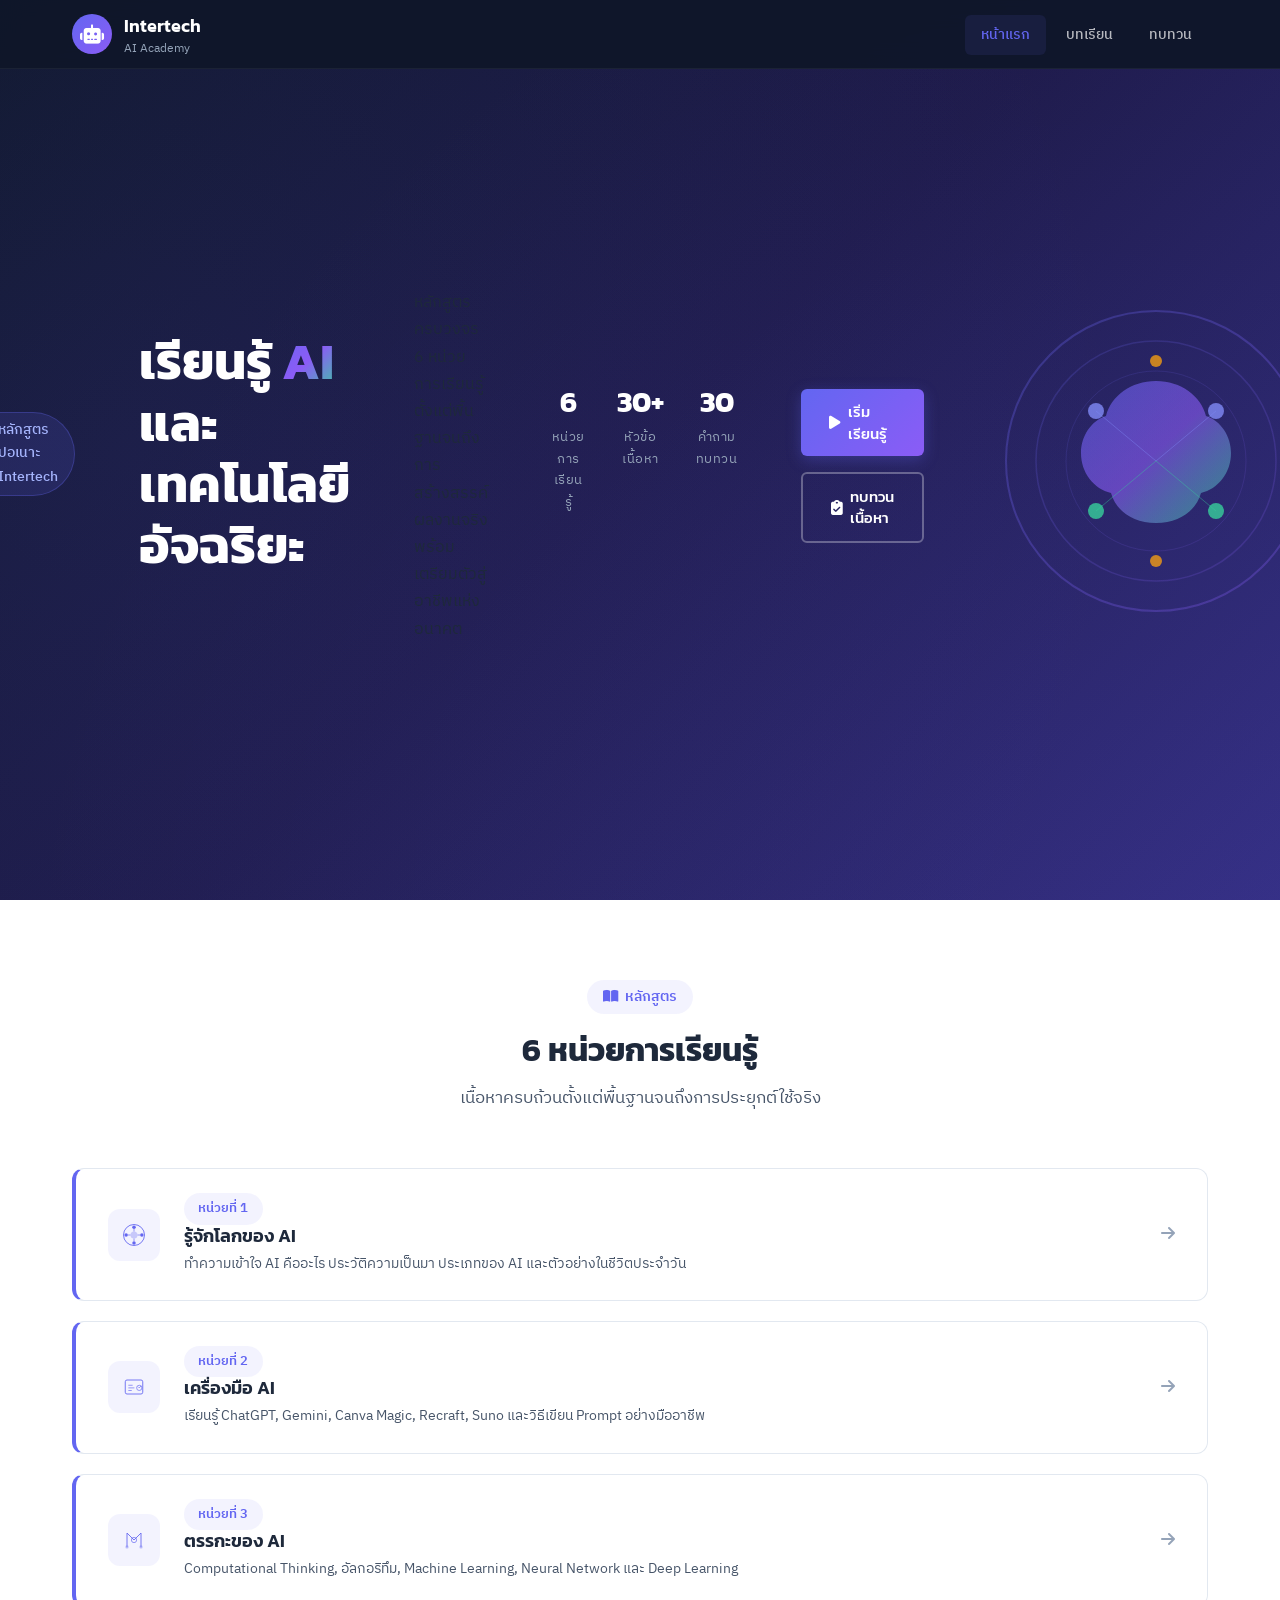
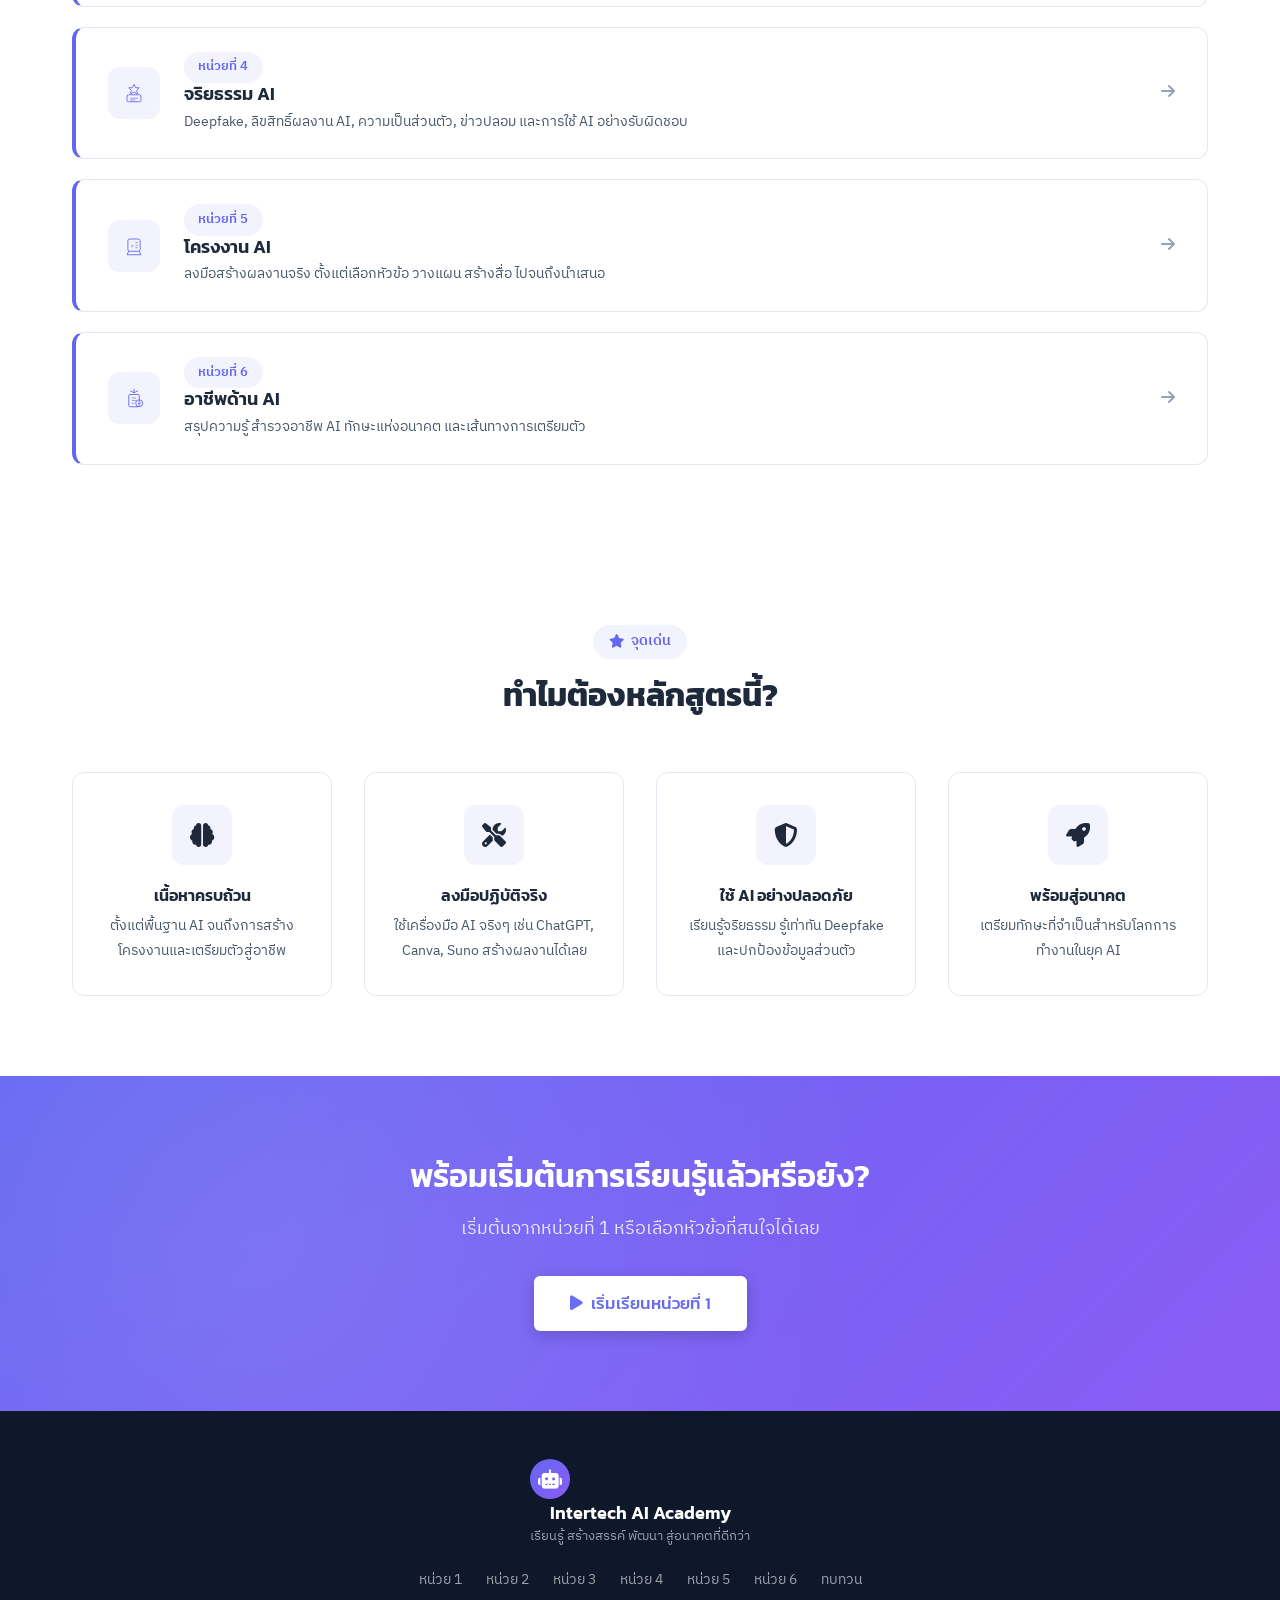
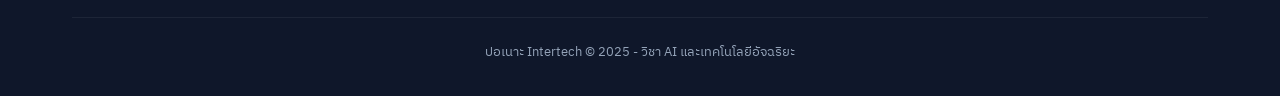
==== commit 6afba639: "Fix: บังคับให้เนื้อหาโชว์ตลอด + cache busting - เพิ่ม !important opacity:1 ให้ทุก content element - " ====
--- a/index.html
+++ b/index.html
@@ -4,7 +4,7 @@
     <meta charset="UTF-8">
     <meta name="viewport" content="width=device-width, initial-scale=1.0">
     <title>ปอเนาะ Intertech - วิชา AI และเทคโนโลยีอัจฉริยะ</title>
-    <link rel="stylesheet" href="style.css">
+    <link rel="stylesheet" href="style.css?v=2">
     <link href="https://fonts.googleapis.com/css2?family=Kanit:wght@300;400;500;600;700;800&family=IBM+Plex+Sans+Thai:wght@300;400;500;600;700&display=swap" rel="stylesheet">
     <link rel="stylesheet" href="https://cdnjs.cloudflare.com/ajax/libs/font-awesome/6.5.0/css/all.min.css">
 </head>
@@ -252,6 +252,6 @@
         </div>
     </footer>
 
-    <script src="script.js"></script>
+    <script src="script.js?v=2"></script>
 </body>
 </html>
--- a/style.css
+++ b/style.css
@@ -519,11 +519,17 @@
   from { opacity: 0; }
   to { opacity: 1; }
 }
-.animate-in {
-  opacity: 0; transform: translateY(20px);
-  transition: opacity 0.6s ease, transform 0.6s ease;
-}
-.animate-in.visible { opacity: 1; transform: translateY(0); }
+/* 23. No scroll animations - content always visible */
+.unit-card,
+.feature-card,
+.content-block,
+.review-card,
+.comparison-card,
+.example-card {
+  opacity: 1 !important;
+  transform: none !important;
+  visibility: visible !important;
+}
 .hover-lift { transition: transform var(--transition), box-shadow var(--transition); }
 .hover-lift:hover { transform: translateY(-4px); box-shadow: var(--shadow-md); }
 
@@ -600,7 +606,6 @@
     transition-duration: 0.01ms !important;
     scroll-behavior: auto !important;
   }
-  .animate-in { opacity: 1; transform: none; }
 }
 
 /* Additional component: Pill tags used in content pages */
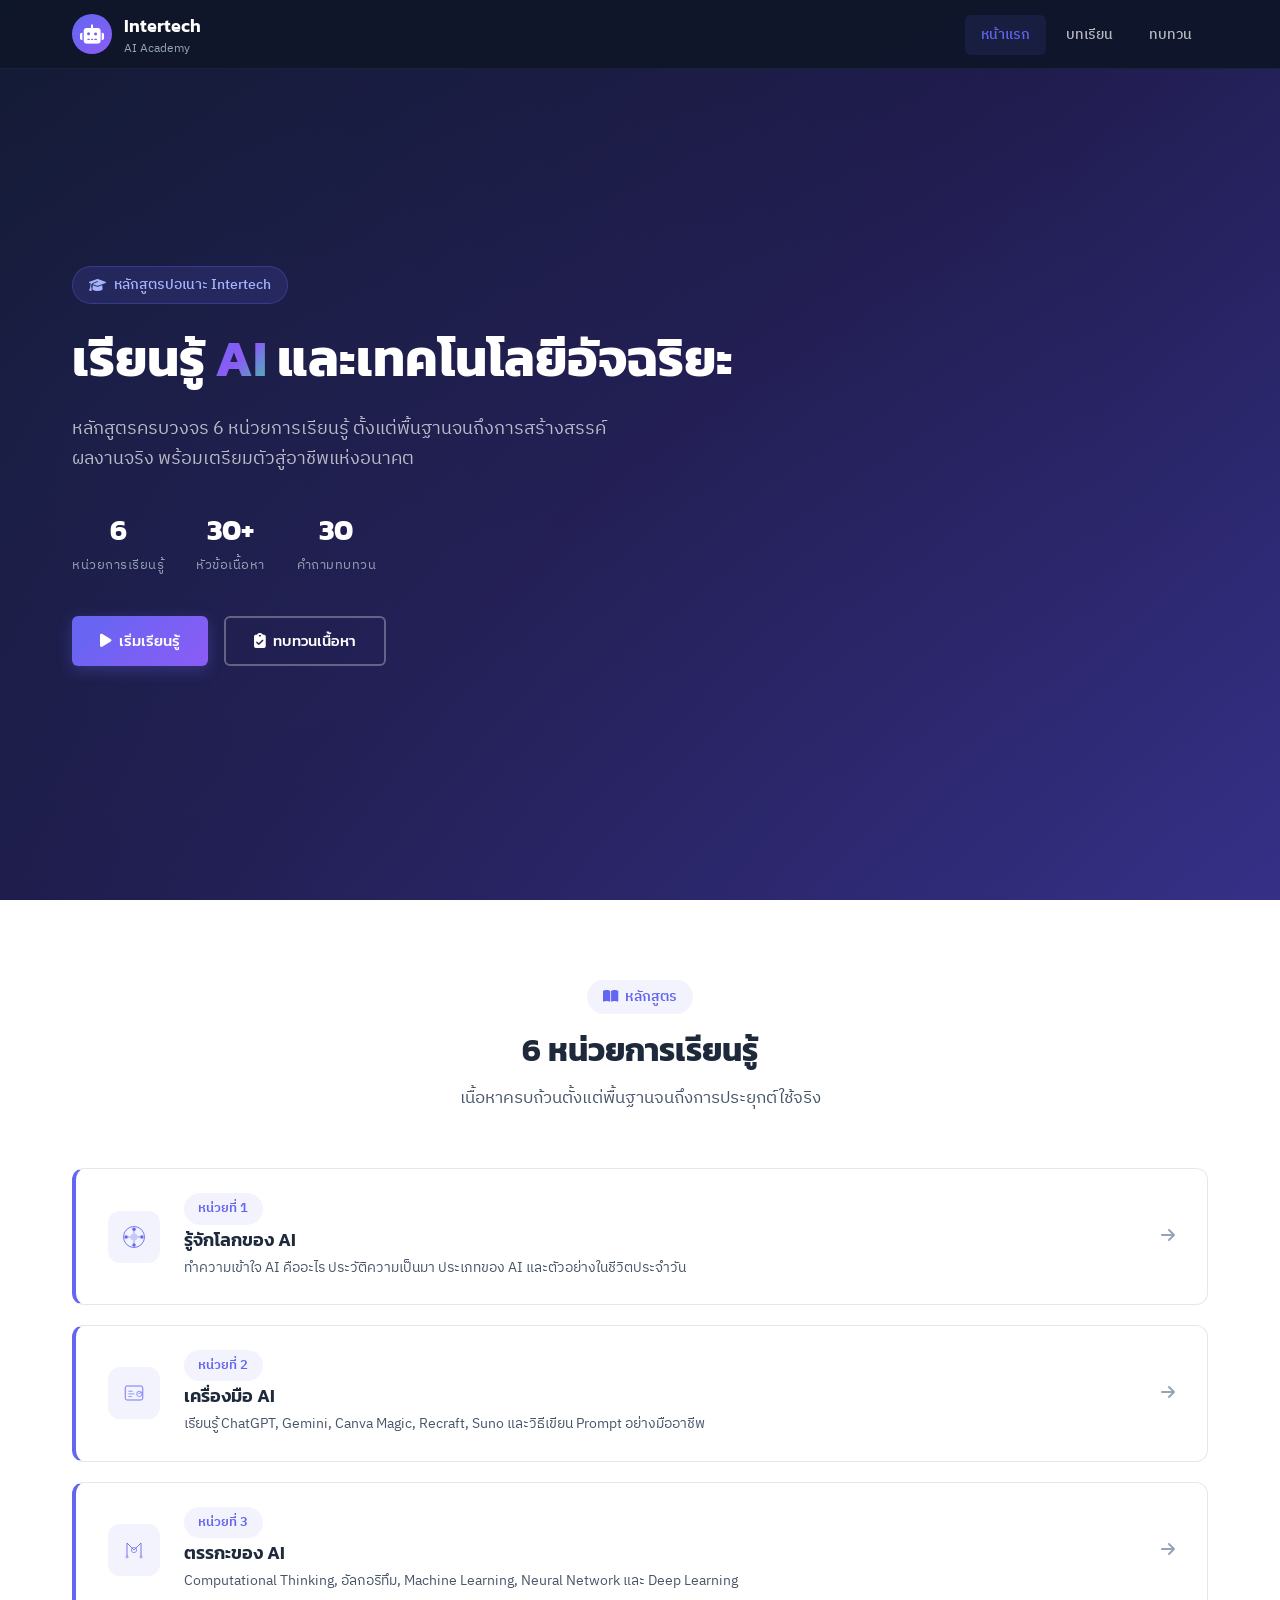
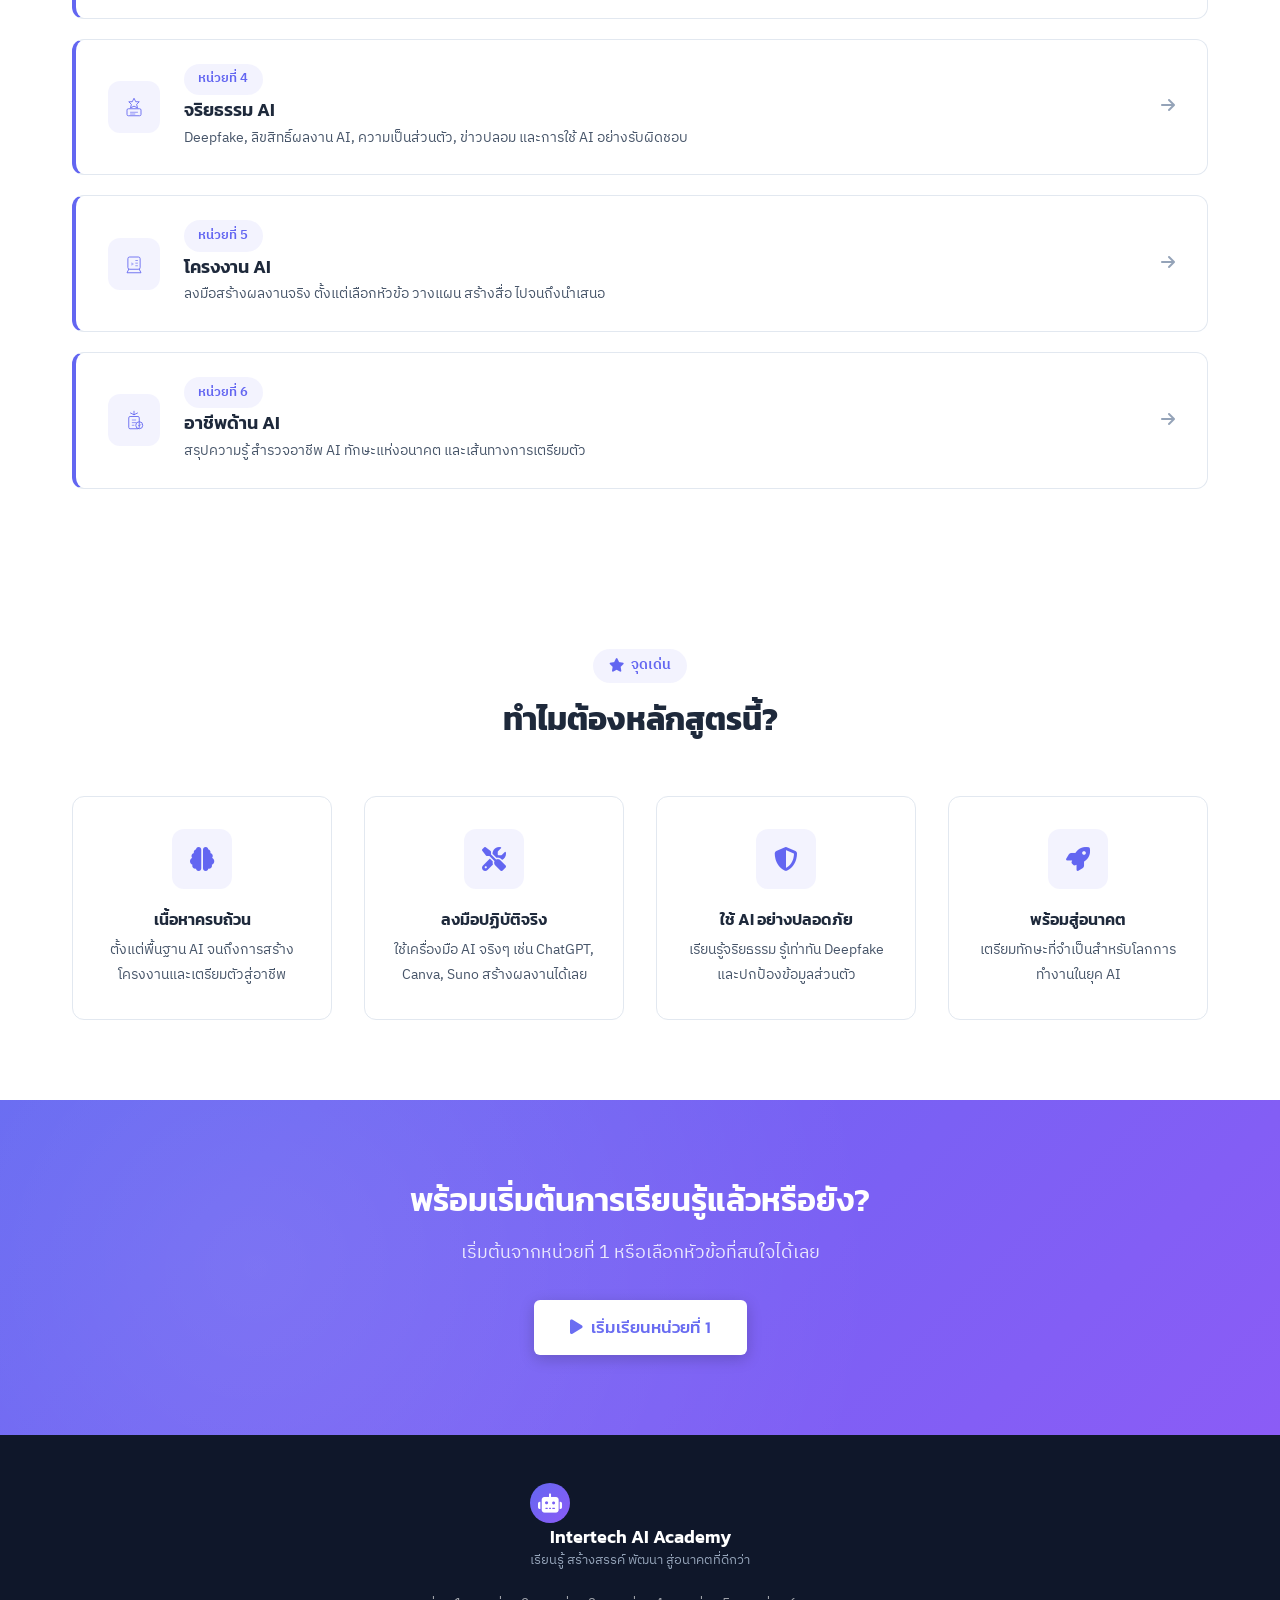
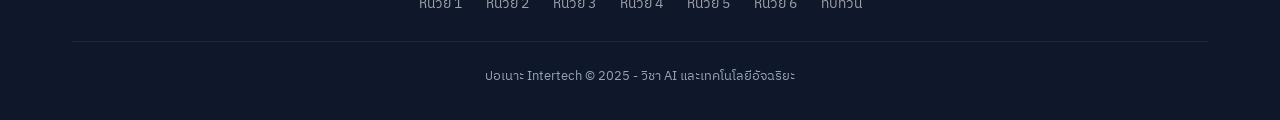
==== commit dd28d2b9: "Fix: แก้ปัญหา cards และ hero ไม่โชว์ - แก้ hero section structure ให้ตรงกับ CSS - เพิ่ม explicit col" ====
--- a/index.html
+++ b/index.html
@@ -4,7 +4,7 @@
     <meta charset="UTF-8">
     <meta name="viewport" content="width=device-width, initial-scale=1.0">
     <title>ปอเนาะ Intertech - วิชา AI และเทคโนโลยีอัจฉริยะ</title>
-    <link rel="stylesheet" href="style.css?v=2">
+    <link rel="stylesheet" href="style.css?v=3">
     <link href="https://fonts.googleapis.com/css2?family=Kanit:wght@300;400;500;600;700;800&family=IBM+Plex+Sans+Thai:wght@300;400;500;600;700&display=swap" rel="stylesheet">
     <link rel="stylesheet" href="https://cdnjs.cloudflare.com/ajax/libs/font-awesome/6.5.0/css/all.min.css">
 </head>
@@ -32,66 +32,32 @@
 
     <!-- Hero Section -->
     <header class="hero">
-        <div class="hero-bg">
-            <div class="hero-grid"></div>
-            <div class="hero-glow"></div>
-        </div>
         <div class="container hero-content">
-            <div class="hero-badge">
-                <i class="fas fa-graduation-cap"></i> หลักสูตรปอเนาะ Intertech
-            </div>
-            <h1 class="hero-title">เรียนรู้ <span class="gradient-text">AI</span> และเทคโนโลยีอัจฉริยะ</h1>
-            <p class="hero-subtitle">หลักสูตรครบวงจร 6 หน่วยการเรียนรู้ ตั้งแต่พื้นฐานจนถึงการสร้างสรรค์ผลงานจริง พร้อมเตรียมตัวสู่อาชีพแห่งอนาคต</p>
-            <div class="hero-stats">
-                <div class="stat-item">
-                    <div class="stat-number">6</div>
-                    <div class="stat-label">หน่วยการเรียนรู้</div>
-                </div>
-                <div class="stat-item">
-                    <div class="stat-number">30+</div>
-                    <div class="stat-label">หัวข้อเนื้อหา</div>
-                </div>
-                <div class="stat-item">
-                    <div class="stat-number">30</div>
-                    <div class="stat-label">คำถามทบทวน</div>
-                </div>
-            </div>
-            <div class="hero-cta">
-                <a href="pages/unit1.html" class="btn btn-primary"><i class="fas fa-play"></i> เริ่มเรียนรู้</a>
-                <a href="pages/review.html" class="btn btn-outline"><i class="fas fa-clipboard-check"></i> ทบทวนเนื้อหา</a>
-            </div>
-        </div>
-        <div class="hero-illustration">
-            <svg viewBox="0 0 400 400" fill="none" xmlns="http://www.w3.org/2000/svg">
-                <circle cx="200" cy="200" r="150" stroke="url(#grad1)" stroke-width="2" opacity="0.3"/>
-                <circle cx="200" cy="200" r="120" stroke="url(#grad1)" stroke-width="1.5" opacity="0.2"/>
-                <circle cx="200" cy="200" r="90" stroke="url(#grad1)" stroke-width="1" opacity="0.15"/>
-                <!-- Brain icon -->
-                <path d="M200 120c-25 0-45 15-50 35-15 5-25 20-25 37 0 20 13 36 30 40 5 18 22 30 45 30s40-12 45-30c17-4 30-20 30-40 0-17-10-32-25-37-5-20-25-35-50-35z" fill="url(#grad2)" opacity="0.6"/>
-                <!-- Connection nodes -->
-                <circle cx="140" cy="150" r="8" fill="#818cf8" opacity="0.8"/>
-                <circle cx="260" cy="150" r="8" fill="#818cf8" opacity="0.8"/>
-                <circle cx="140" cy="250" r="8" fill="#34d399" opacity="0.8"/>
-                <circle cx="260" cy="250" r="8" fill="#34d399" opacity="0.8"/>
-                <circle cx="200" cy="100" r="6" fill="#f59e0b" opacity="0.8"/>
-                <circle cx="200" cy="300" r="6" fill="#f59e0b" opacity="0.8"/>
-                <!-- Connection lines -->
-                <line x1="140" y1="150" x2="200" y2="200" stroke="#818cf8" stroke-width="1" opacity="0.4"/>
-                <line x1="260" y1="150" x2="200" y2="200" stroke="#818cf8" stroke-width="1" opacity="0.4"/>
-                <line x1="140" y1="250" x2="200" y2="200" stroke="#34d399" stroke-width="1" opacity="0.4"/>
-                <line x1="260" y1="250" x2="200" y2="200" stroke="#34d399" stroke-width="1" opacity="0.4"/>
-                <defs>
-                    <linearGradient id="grad1" x1="0%" y1="0%" x2="100%" y2="100%">
-                        <stop offset="0%" style="stop-color:#6366f1"/>
-                        <stop offset="100%" style="stop-color:#8b5cf6"/>
-                    </linearGradient>
-                    <linearGradient id="grad2" x1="0%" y1="0%" x2="100%" y2="100%">
-                        <stop offset="0%" style="stop-color:#6366f1"/>
-                        <stop offset="50%" style="stop-color:#8b5cf6"/>
-                        <stop offset="100%" style="stop-color:#34d399"/>
-                    </linearGradient>
-                </defs>
-            </svg>
+            <div class="hero-text">
+                <div class="hero-badge">
+                    <i class="fas fa-graduation-cap"></i> หลักสูตรปอเนาะ Intertech
+                </div>
+                <h1 class="hero-title">เรียนรู้ <span class="gradient-text">AI</span> และเทคโนโลยีอัจฉริยะ</h1>
+                <p class="hero-description">หลักสูตรครบวงจร 6 หน่วยการเรียนรู้ ตั้งแต่พื้นฐานจนถึงการสร้างสรรค์ผลงานจริง พร้อมเตรียมตัวสู่อาชีพแห่งอนาคต</p>
+                <div class="hero-stats">
+                    <div class="stat-item">
+                        <div class="stat-number">6</div>
+                        <div class="stat-label">หน่วยการเรียนรู้</div>
+                    </div>
+                    <div class="stat-item">
+                        <div class="stat-number">30+</div>
+                        <div class="stat-label">หัวข้อเนื้อหา</div>
+                    </div>
+                    <div class="stat-item">
+                        <div class="stat-number">30</div>
+                        <div class="stat-label">คำถามทบทวน</div>
+                    </div>
+                </div>
+                <div class="hero-cta">
+                    <a href="pages/unit1.html" class="btn btn-primary"><i class="fas fa-play"></i> เริ่มเรียนรู้</a>
+                    <a href="pages/review.html" class="btn btn-outline"><i class="fas fa-clipboard-check"></i> ทบทวนเนื้อหา</a>
+                </div>
+            </div>
         </div>
     </header>
 
@@ -252,6 +218,6 @@
         </div>
     </footer>
 
-    <script src="script.js?v=2"></script>
+    <script src="script.js?v=3"></script>
 </body>
 </html>
--- a/style.css
+++ b/style.css
@@ -207,6 +207,7 @@
   background: var(--bg-primary); border: 1px solid var(--border);
   border-left: 4px solid var(--primary); border-radius: var(--radius-md);
   padding: 1.5rem 2rem; transition: all var(--transition); text-decoration: none;
+  color: var(--text-primary);
 }
 .unit-card:hover {
   transform: translateY(-3px); box-shadow: var(--shadow-md); border-left-color: #8b5cf6;
@@ -218,8 +219,9 @@
 }
 .unit-card-icon svg { width: 28px; height: 28px; color: var(--primary); }
 .unit-card-content { flex: 1; }
-.unit-card-content h3 { font-size: 1.1rem; margin-bottom: 0.25rem; }
-.unit-card-content p { font-size: 0.9rem; color: var(--text-secondary); }
+.unit-card-content .unit-badge { margin-bottom: 0.25rem; }
+.unit-card-content h3 { font-size: 1.1rem; margin-bottom: 0.25rem; color: var(--text-primary); }
+.unit-card-content p { font-size: 0.9rem; color: var(--text-secondary); margin: 0; }
 .unit-card-arrow { flex-shrink: 0; color: var(--text-muted); transition: transform var(--transition); }
 .unit-card:hover .unit-card-arrow { transform: translateX(4px); color: var(--primary); }
 
@@ -240,8 +242,9 @@
   border-radius: var(--radius-md); background: rgba(99,102,241,0.08);
   display: flex; align-items: center; justify-content: center; font-size: 1.5rem;
 }
-.feature-card h3 { font-size: 1rem; margin-bottom: 0.5rem; }
+.feature-card h3 { font-size: 1rem; margin-bottom: 0.5rem; color: var(--text-primary); }
 .feature-card p { font-size: 0.9rem; color: var(--text-secondary); }
+.feature-icon i { color: var(--primary); }
 
 /* 11. CTA Section */
 .cta-section {
